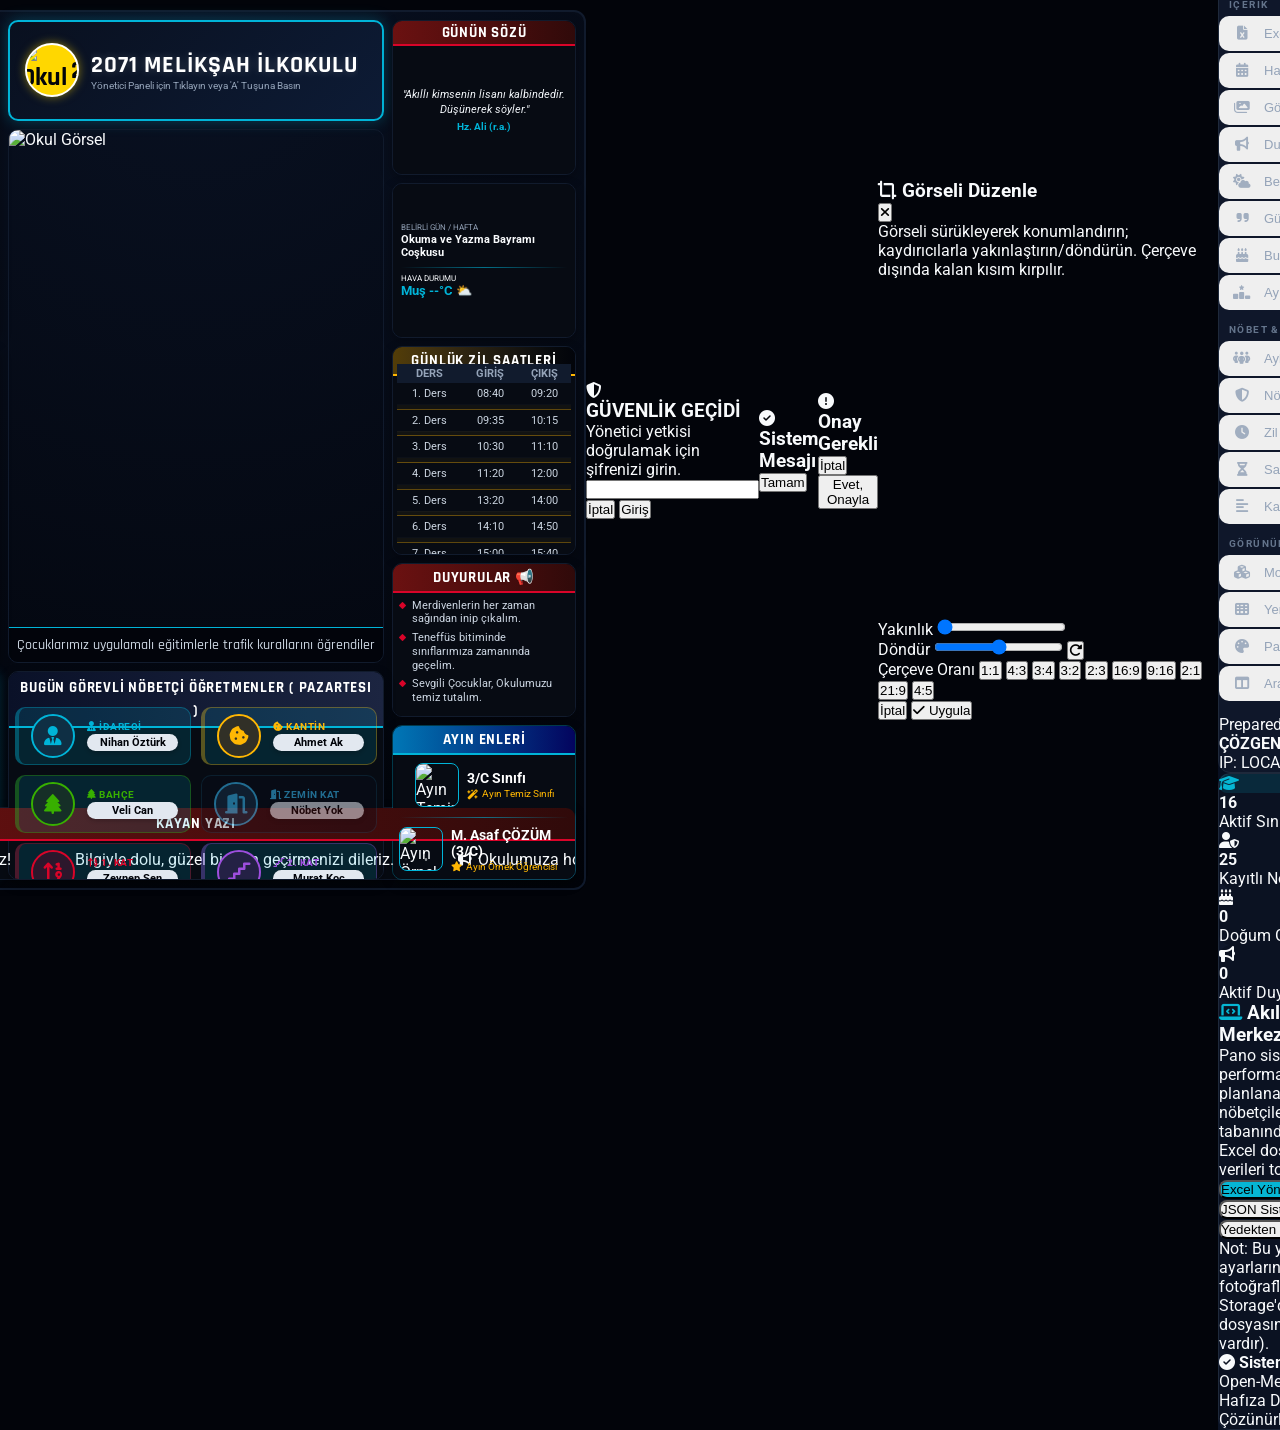
==== index.html @ 54956843 "Add files via upload" ====
<!DOCTYPE html>
<html lang="tr">
<head>
    <meta charset="UTF-8">
    <meta name="viewport" content="width=device-width, initial-scale=1.0">
    <title>ÇÖZGEN DİJİTAL PANO</title>
    <meta name="author" content="Mehmet Nasır ÇÖZGEN">
    <!-- Google Fonts & FontAwesome Icons -->
    <link rel="preconnect" href="https://fonts.googleapis.com">
    <link rel="preconnect" href="https://fonts.gstatic.com" crossorigin>
    <link href="https://fonts.googleapis.com/css2?family=Rajdhani:wght@500;600;700&family=Roboto:wght@400;500;700&family=Fira+Code:wght@400;500&family=Poppins:wght@400;600;700&family=Montserrat:wght@400;600;700&family=Oswald:wght@400;500;700&family=Bebas+Neue&display=swap" rel="stylesheet">
    <link rel="stylesheet" href="https://cdnjs.cloudflare.com/ajax/libs/font-awesome/6.4.0/css/all.min.css">
    
    <!-- Excel & Tailwind CSS -->
    <script src="https://cdnjs.cloudflare.com/ajax/libs/xlsx/0.18.5/xlsx.full.min.js"></script>
    <script src="https://cdn.tailwindcss.com"></script>

    <!-- Supabase (bulut veri + fotoğraf depolama) -->
    <script src="https://cdn.jsdelivr.net/npm/@supabase/supabase-js@2"></script>

    <script>
        tailwind.config = {
            theme: {
                extend: {
                    colors: {
                        cyber: {
                            bg: '#02040a',
                            card: '#070b13',
                            border: '#111b2d',
                            blue: '#00b4d8',
                            red: '#d90429',
                            yellow: '#ffb703',
                            green: '#38b000',
                            purple: '#9d4edd'
                        }
                    }
                }
            }
        }
    </script>

    <link rel="stylesheet" href="style.css">
</head>
<body class="theme-standard">

    <!-- Not: Tek panolu (pano49) tasarıma geçildiği için "gizli ekran geçişi"
         tetikleyicisi kaldırıldı. Böylece TV'de yanlışlıkla tıklanıp
         "GÜVENLİK GEÇİDİ" ekranının açılması ihtimali de ortadan kalktı. -->

    <div class="dashboard-container" id="pano-main-dashboard">

        <!-- Bugün Doğanlar -->
        <div class="dashboard-card pano-module" id="birthday-dashboard-card" data-module="birthday" style="border-color: color-mix(in srgb, var(--neon-red) 30%, transparent);">
            <div class="card-header" id="display-birthday-title">BUGÜN DOĞANLAR 🎂</div>
            <div class="card-body" id="birthday-container-box"></div>
        </div>

        <!-- Ders Programı Kartı -->
        <div class="dashboard-card pano-module" id="schedule-dashboard-card" data-module="schedule" style="border-color: color-mix(in srgb, var(--neon-blue) 30%, transparent);">
            <div class="card-header" id="display-schedule-group-title" style="background: linear-gradient(to right, color-mix(in srgb, var(--neon-blue) 35%, var(--bg-dark)), var(--bg-dark)); border-bottom-color: var(--neon-blue);">SINIFLARIN DERS DURUMLARI</div>
            <div class="card-body" style="padding: 6px;">
                <div class="schedule-grid" id="class-schedule-container"></div>
            </div>
        </div>

        <!-- Üst Logo / Okul Bilgi Alanı -->
        <div class="header-bar pano-module" id="brand-dashboard-card" data-module="brand">
            <div class="school-brand" onclick="if (typeof IS_DISPLAY_MODE === 'undefined' || !IS_DISPLAY_MODE) tryOpenAdminPanel()" title="Yönetim Paneli (A veya Tıklama)">
                <div class="brand-zone brand-zone-left" id="brand-zone-left"></div>
                <div class="brand-zone brand-zone-center" id="brand-zone-center"></div>
                <div class="brand-zone brand-zone-right" id="brand-zone-right"></div>

                <!-- Konumlandırılacak öğeler (JS ile ilgili bölgeye taşınır) -->
                <div class="brand-logo" id="brand-logo-box">
                    <img id="brand-logo-img" class="hidden" alt="Okul Logosu">
                    <span id="brand-logo-text">M</span>
                </div>
                <div id="brand-name-block">
                    <div class="brand-name" id="display-school-name">2071 MELİKŞAH İLKOKULU</div>
                    <div class="brand-sub" id="display-brand-sub">Yönetici Paneli için Tıklayın veya 'A' Tuşuna Basın</div>
                </div>
            </div>
        </div>

        <!-- Görsel Medya Slayt Alanı -->
        <div class="media-slider pano-module" id="media-dashboard-card" data-module="media">
            <img src="https://images.unsplash.com/photo-1503676260728-1c00da094a0b?q=80&w=1000" class="media-img" id="display-media-img" alt="Okul Görsel">
            <div class="media-caption" id="display-media-caption">Okulumuzda trafik eğitimi çalışmaları tüm hızıyla devam ediyor!</div>
        </div>

        <!-- Günün Sözü -->
        <div class="dashboard-card pano-module" id="quote-dashboard-card" data-module="quote" style="border-color: var(--card-border);">
            <div class="card-header" id="display-quote-title" style="font-size: 9px; padding: 2px 4px; text-align:center;">GÜNÜN SÖZÜ</div>
            <div class="card-body" style="padding: 6px; text-align: center; justify-content: center;">
                <div style="font-style: italic; font-size: 11px; color: #f1f5f9; line-height: 1.35;" id="display-quote">"Akıllı kimsenin lisanı kalbindedir. Düşünerek söyler."</div>
                <div style="font-size: 10px; color: var(--neon-blue); font-weight: bold; margin-top: 3px;" id="display-quote-author">Hz. Ali (r.a.)</div>
            </div>
        </div>

        <!-- Belirli Gün & Hava Durumu -->
        <div class="dashboard-card pano-module" id="specialday-weather-card" data-module="specialday" style="border-color: var(--card-border); padding: 4px 8px;">
            <!-- Bu iki alan (Belirli Gün / Hava Durumu) "Ayın Enleri" kartındaki gibi bağımsız
                 hücreler olarak yönetilir: yerleşimleri (yatay/dikey) ve aralarındaki ayırıcı
                 (çizgi/noktalı desen/simge/yok) renderSpecialDayWeatherLayout() tarafından
                 appConfig.specialDayWidget ayarlarına göre anlık üretilir. -->
            <div class="specialday-flex sdw-layout-column" id="specialday-weather-flex">
                <div class="sdw-area" id="specialday-area">
                    <div style="font-size: 8px; color: var(--text-muted); text-transform: uppercase;" id="display-specialday-title">Belirli Gün / Hafta</div>
                    <div style="font-weight: bold; font-size: 11px; color: var(--neon-yellow); margin-top: 1px;" id="display-special-day">Belirli Gün Bulunmuyor</div>
                    <img id="display-special-day-img" class="hidden" alt="" style="max-width:100%; max-height:28px; object-fit:contain; margin-top:2px; display:block;">
                </div>
                <div class="sdw-separator sdw-sep-line" id="specialday-separator"></div>
                <div class="sdw-area" id="weather-area">
                    <div style="font-size: 8px; color: var(--text-muted);" id="display-weather-label">HAVA DURUMU</div>
                    <div style="font-size: 13px; font-weight: bold; color: var(--neon-blue);" id="display-weather">
                        <span id="display-weather-city">Yükleniyor...</span>
                        <span id="display-weather-temp"></span>
                        <span id="display-weather-icon"></span>
                    </div>
                </div>
            </div>
        </div>

        <!-- Günlük Zil Saatleri Tablosu -->
        <div class="dashboard-card pano-module" id="bellhours-dashboard-card" data-module="bellhours">
            <div class="card-header" id="display-bellhours-title" style="background: linear-gradient(to right, color-mix(in srgb, var(--neon-yellow) 32%, var(--bg-dark)), var(--bg-dark)); border-bottom-color: var(--neon-yellow); font-size: 12px; padding: 4px;">GÜNLÜK ZİL SAATLERİ</div>
            <div class="card-body" style="padding: 4px;">
                <table class="lesson-schedule-table">
                    <thead>
                        <tr>
                            <th>Ders</th>
                            <th>Giriş</th>
                            <th>Çıkış</th>
                        </tr>
                    </thead>
                    <tbody id="lesson-hours-table-body"></tbody>
                </table>
            </div>
        </div>

        <!-- Duyurular Paneli -->
        <div class="dashboard-card announcements-box pano-module" id="announcements-dashboard-card" data-module="announcements">
            <div class="card-header" id="display-announcements-title" style="font-size: 12px; padding: 4px;">DUYURULAR 📢</div>
            <div class="card-body" style="padding: 6px;">
                <div class="ann-list" id="display-announcements-list"></div>
            </div>
        </div>

        <!-- Saat ve Geri Sayım Kutusu -->
        <div class="dashboard-card clock-box pano-module" id="clock-dashboard-card" data-module="clock" onclick="toggleFullscreenMode()" title="Tam Ekran Aç/Kapat" style="cursor: pointer;">
            <div class="clk-date-wrap"><div class="digital-date" id="display-clock-date">Yükleniyor...</div></div>
            <div class="clk-time-wrap"><div class="digital-clock" id="display-clock-time">00:00:00</div></div>
            <div class="clk-cd-wrap"><div class="bell-countdown" id="display-bell-countdown">Hesaplanıyor...</div></div>
        </div>

        <!-- Kayan Yazı -->
        <div class="dashboard-card marquee-box pano-module" id="marquee-dashboard-card" data-module="marquee">
            <div class="card-header" id="display-marquee-title">KAYAN YAZI</div>
            <div class="card-body">
                <div class="marquee-viewport" id="marquee-viewport">
                    <div class="marquee-track" id="marquee-track"></div>
                </div>
            </div>
        </div>

        <!-- Ayın Örnekleri -->
        <div class="dashboard-card pano-module" id="achievements-dashboard-card" data-module="achievements" style="border-color: color-mix(in srgb, var(--neon-blue) 30%, transparent);">
            <div class="card-header" id="display-achievements-title" style="background: linear-gradient(to right, #0077b6, #03045e); border-bottom-color: var(--neon-blue); font-size: 13px; padding: 4px;">AYIN ENLERİ</div>
            <div class="card-body" style="gap: 10px; padding: 6px;">
                <!-- Ayın Enleri alanları artık dinamiktir: renderAchievementsCard() appConfig.achievementCategories
                     listesine göre burada anlık üretilir (istenildiği kadar alan, aralarda ayırıcı ile). -->
                <div class="achievements-flex ach-layout-column" id="achievements-container"></div>
            </div>
        </div>

        <!-- Nöbetçi Öğretmenler Bölümü -->
        <div class="dashboard-card duty-container pano-module" id="duty-dashboard-card" data-module="duty">
            <div class="card-header" style="background: linear-gradient(to right, #0a1128, #1c2541); border-bottom-color: var(--neon-blue);"><span id="display-duty-title-text">BUGÜN GÖREVLİ NÖBETÇİ ÖĞRETMENLER</span> (<span id="display-duty-day-name">PAZARTESİ</span>)</div>
            <div class="card-body" style="padding: 6px;">
                <!-- Nöbet yerleri artık dinamiktir: kartlar renderActiveDuties() tarafından
                     appConfig.dutyPositions listesine göre burada anlık üretilir. -->
                <div class="duty-grid" id="duty-grid-container"></div>
            </div>
        </div>
    </div>

    <!-- YERLEŞİM DÜZENLEYİCİ ARAÇ ÇUBUĞU (canlı sürükle/boyutlandır modunda görünür) -->
    <div class="pano-edit-toolbar" id="pano-edit-toolbar">
        <span class="pet-title"><i class="fa-solid fa-arrows-up-down-left-right"></i> Düzenleme Modu</span>
        <button class="pet-btn-primary" onclick="panoFinishLiveEdit(true)"><i class="fa-solid fa-check"></i> Bitti (Kaydet)</button>
        <button class="pet-btn-secondary" onclick="panoFinishLiveEdit(false)"><i class="fa-solid fa-rotate-left"></i> Vazgeç</button>
    </div>

    <!-- SEÇİLİ MODÜL AYAR PANELİ (canlı düzenleme modunda bir modüle tıklanınca açılır) -->
    <div class="pano-edit-panel" id="pano-edit-panel">
        <h4 id="pano-edit-panel-header">
            <i class="fa-solid fa-up-down-left-right" style="font-size:11px;color:#64748b;"></i>
            <span id="pano-edit-panel-title">Modül</span>
        </h4>
        <label>Genişlik (sütun: <span class="pep-value" id="pano-panel-cs-val">12</span>/96)</label>
        <input type="range" min="1" max="96" id="pano-panel-cs" oninput="panoPanelUpdate()">
        <label>Yükseklik (satır: <span class="pep-value" id="pano-panel-rs-val">12</span>/64)</label>
        <input type="range" min="1" max="64" id="pano-panel-rs" oninput="panoPanelUpdate()">
        <label>Yazı Boyutu: <span class="pep-value" id="pano-panel-fs-val">100</span>%</label>
        <input type="range" min="40" max="250" id="pano-panel-fs" oninput="panoPanelUpdate()">
        <label>Modül Başlığı Yüksekliği: <span class="pep-value" id="pano-panel-hh-val">32</span>px</label>
        <input type="range" min="16" max="120" id="pano-panel-hh" oninput="panoPanelUpdate()">
        <label>Modül Başlığı Yazı Boyutu: <span class="pep-value" id="pano-panel-hfs-val">15</span>px</label>
        <input type="range" min="8" max="48" id="pano-panel-hfs" oninput="panoPanelUpdate()">
    </div>

    <!-- GÜVENLİK GİRİŞ EKRANI (Supabase Auth) -->
    <div class="fixed inset-0 bg-black/95 z-[10000] hidden flex items-center justify-center backdrop-blur-md" id="pin-prompt-modal">
        <div class="bg-slate-900 border-2 border-sky-500 rounded-2xl p-8 w-96 text-center shadow-2xl shadow-sky-500/20">
            <div class="w-16 h-16 bg-sky-500/10 border border-sky-500 rounded-full flex items-center justify-center mx-auto mb-4">
                <i class="fa-solid fa-shield-halved text-2xl text-sky-500"></i>
            </div>
            <h3 class="text-white text-xl font-bold tracking-wide font-sans mb-1">GÜVENLİK GEÇİDİ</h3>
            <p class="text-xs text-slate-400 mb-6">Yönetici yetkisi doğrulamak için şifrenizi girin.</p>
            <input type="password" class="w-56 text-center text-2xl font-mono tracking-widest bg-black border-2 border-slate-700 text-white p-3 rounded-xl focus:border-sky-500 outline-none mb-6" id="pin-prompt-input" onkeydown="handlePinKeyPress(event)">
            <div class="flex gap-4 justify-center">
                <button class="px-5 py-2.5 bg-slate-800 text-slate-400 font-bold rounded-xl hover:bg-slate-700 transition" onclick="closePinPrompt()">İptal</button>
                <button class="px-5 py-2.5 bg-sky-500 text-white font-bold rounded-xl hover:bg-sky-600 transition shadow-lg shadow-sky-500/20" onclick="checkAdminPinCode()">Giriş</button>
            </div>
        </div>
    </div>

    <!-- ÖZEL BİLDİRİM KUTUSU -->
    <div class="fixed inset-0 bg-black/80 z-[20000] hidden flex items-center justify-center" id="custom-alert-overlay">
        <div class="bg-slate-900 border-2 border-emerald-500 rounded-2xl p-6 w-[450px] text-center shadow-2xl shadow-emerald-500/10">
            <div class="w-12 h-12 bg-emerald-500/10 border border-emerald-500 rounded-full flex items-center justify-center mx-auto mb-3">
                <i class="fa-solid fa-circle-check text-xl text-emerald-500"></i>
            </div>
            <h3 class="text-white text-lg font-bold font-sans mb-2" id="custom-alert-title">Sistem Mesajı</h3>
            <p class="text-sm text-slate-300 mb-6 leading-relaxed" id="custom-alert-message"></p>
            <button class="px-6 py-2.5 bg-emerald-500 text-white font-bold rounded-xl hover:bg-emerald-600 transition shadow-lg shadow-emerald-500/20 mx-auto block" onclick="closeCustomAlert()">Tamam</button>
        </div>
    </div>

    <!-- ÖZEL ONAY MODALI -->
    <div class="fixed inset-0 bg-black/85 z-[20000] hidden flex items-center justify-center" id="custom-confirm-overlay">
        <div class="bg-slate-900 border-2 border-red-500 rounded-2xl p-6 w-[450px] text-center shadow-2xl shadow-red-500/15">
            <div class="w-12 h-12 bg-red-500/10 border border-red-500 rounded-full flex items-center justify-center mx-auto mb-3">
                <i class="fa-solid fa-circle-exclamation text-xl text-red-500"></i>
            </div>
            <h3 class="text-white text-lg font-bold font-sans mb-2" id="custom-confirm-title">Onay Gerekli</h3>
            <p class="text-sm text-slate-300 mb-6 leading-relaxed" id="custom-confirm-message"></p>
            <div class="flex gap-4 justify-center">
                <button class="px-5 py-2.5 bg-slate-800 text-slate-400 font-bold rounded-xl hover:bg-slate-700 transition" id="custom-confirm-cancel-btn">İptal</button>
                <button class="px-5 py-2.5 bg-red-500 text-white font-bold rounded-xl hover:bg-red-600 transition" id="custom-confirm-ok-btn">Evet, Onayla</button>
            </div>
        </div>
    </div>

    <!-- GÖRSEL DÜZENLEYİCİ (Kırpma / Döndürme / Yerleştirme) — tüm modüllerdeki görsel
         yüklemeleri bu ortak (paylaşılan) araçtan geçer. -->
    <div class="fixed inset-0 bg-black/85 z-[21000] hidden flex items-center justify-center p-4" id="image-editor-modal">
        <div class="bg-slate-900 border border-slate-700 rounded-2xl w-full max-w-lg p-5 space-y-4 shadow-2xl">
            <div class="flex items-center justify-between">
                <h3 class="text-white font-bold text-sm flex items-center gap-2"><i class="fa-solid fa-crop-simple text-cyan-400"></i> Görseli Düzenle</h3>
                <button type="button" onclick="closeImageEditor(false)" class="text-slate-400 hover:text-white"><i class="fa-solid fa-xmark text-lg"></i></button>
            </div>
            <p class="text-[10px] text-slate-500 -mt-2">Görseli sürükleyerek konumlandırın; kaydırıcılarla yakınlaştırın/döndürün. Çerçeve dışında kalan kısım kırpılır.</p>
            <div class="flex justify-center">
                <div id="ie-viewport" class="relative bg-black overflow-hidden rounded-lg border-2 border-cyan-500/60" style="width:340px; height:340px; touch-action:none; cursor:grab;">
                    <img id="ie-image" draggable="false" style="position:absolute; left:50%; top:50%; user-select:none; pointer-events:none; max-width:none; max-height:none;">
                </div>
            </div>
            <div class="space-y-2">
                <div class="flex items-center gap-2">
                    <span class="text-[10px] uppercase text-slate-500 font-bold w-16 shrink-0">Yakınlık</span>
                    <input type="range" id="ie-zoom" min="100" max="400" value="100" oninput="ieOnZoomChange(this.value)" class="flex-1 accent-cyan-500">
                </div>
                <div class="flex items-center gap-2">
                    <span class="text-[10px] uppercase text-slate-500 font-bold w-16 shrink-0">Döndür</span>
                    <input type="range" id="ie-rotate" min="-180" max="180" value="0" oninput="ieOnRotateChange(this.value)" class="flex-1 accent-cyan-500">
                    <button type="button" onclick="ieRotate90()" title="90° döndür" class="px-2.5 py-1.5 bg-slate-800 hover:bg-slate-700 text-white rounded text-[10px] shrink-0"><i class="fa-solid fa-rotate-right"></i></button>
                </div>
                <div class="flex items-center gap-2 flex-wrap">
                    <span class="text-[10px] uppercase text-slate-500 font-bold">Çerçeve Oranı</span>
                    <button type="button" data-ratio="1" onclick="ieSetAspect(1,this)" class="ie-aspect-btn px-2.5 py-1 bg-slate-800 hover:bg-cyan-700 text-white text-[10px] rounded">1:1</button>
                    <button type="button" data-ratio="1.3333" onclick="ieSetAspect(4/3,this)" class="ie-aspect-btn px-2.5 py-1 bg-slate-800 hover:bg-cyan-700 text-white text-[10px] rounded">4:3</button>
                    <button type="button" data-ratio="0.75" onclick="ieSetAspect(3/4,this)" class="ie-aspect-btn px-2.5 py-1 bg-slate-800 hover:bg-cyan-700 text-white text-[10px] rounded">3:4</button>
                    <button type="button" data-ratio="1.5" onclick="ieSetAspect(3/2,this)" class="ie-aspect-btn px-2.5 py-1 bg-slate-800 hover:bg-cyan-700 text-white text-[10px] rounded">3:2</button>
                    <button type="button" data-ratio="0.6667" onclick="ieSetAspect(2/3,this)" class="ie-aspect-btn px-2.5 py-1 bg-slate-800 hover:bg-cyan-700 text-white text-[10px] rounded">2:3</button>
                    <button type="button" data-ratio="1.7778" onclick="ieSetAspect(16/9,this)" class="ie-aspect-btn px-2.5 py-1 bg-slate-800 hover:bg-cyan-700 text-white text-[10px] rounded">16:9</button>
                    <button type="button" data-ratio="0.5625" onclick="ieSetAspect(9/16,this)" class="ie-aspect-btn px-2.5 py-1 bg-slate-800 hover:bg-cyan-700 text-white text-[10px] rounded">9:16</button>
                    <button type="button" data-ratio="2" onclick="ieSetAspect(2/1,this)" class="ie-aspect-btn px-2.5 py-1 bg-slate-800 hover:bg-cyan-700 text-white text-[10px] rounded">2:1</button>
                    <button type="button" data-ratio="2.3333" onclick="ieSetAspect(21/9,this)" class="ie-aspect-btn px-2.5 py-1 bg-slate-800 hover:bg-cyan-700 text-white text-[10px] rounded">21:9</button>
                    <button type="button" data-ratio="0.8" onclick="ieSetAspect(4/5,this)" class="ie-aspect-btn px-2.5 py-1 bg-slate-800 hover:bg-cyan-700 text-white text-[10px] rounded">4:5</button>
                </div>
            </div>
            <div class="flex justify-end gap-2 pt-2 border-t border-slate-800">
                <button type="button" onclick="closeImageEditor(false)" class="px-4 py-2 bg-slate-800 hover:bg-slate-700 text-slate-300 font-bold rounded-lg text-xs">İptal</button>
                <button type="button" onclick="closeImageEditor(true)" class="px-4 py-2 bg-cyan-600 hover:bg-cyan-700 text-white font-bold rounded-lg text-xs"><i class="fa-solid fa-check"></i> Uygula</button>
            </div>
        </div>
    </div>

    <!-- ULTRA GELİŞMİŞ YÖNETİM MERKEZİ (Dashboard CMS) -->
    <div class="adm-shell fixed inset-0 bg-slate-950 z-[9999] hidden flex flex-col p-6 overflow-hidden text-slate-100" id="admin-panel">
        <div class="adm-topbar flex items-center justify-between pb-4 mb-5">
            <div class="flex items-center gap-4">
                <button type="button" class="adm-burger" onclick="admToggleDrawer()" title="Menüyü aç/kapat"><i class="fa-solid fa-bars"></i></button>
                <div class="adm-logo w-12 h-12 rounded-xl flex items-center justify-center text-2xl">
                    <i class="fa-solid fa-sliders"></i>
                </div>
                <div>
                    <h1 class="font-sans font-bold text-2xl tracking-wide text-white flex items-center gap-2">
                        ÇÖZGEN DİJİTAL PANO <span class="adm-badge text-xs font-mono px-2 py-0.5 rounded">YÖNETİM MERKEZİ</span>
                    </h1>
                    <p class="adm-sub text-xs text-slate-400">Pano verilerini yönetin, ders matrisini ve nöbet planlarını tasarlayın, temaları ve yerleşim şablonlarını tek tıkla uygulayın.</p>
                </div>
            </div>
            <div class="flex items-center gap-3">
                <button type="button" class="px-3 py-2 bg-slate-800 hover:bg-slate-700 text-slate-300 font-bold rounded-lg text-sm flex items-center gap-2" onclick="adminGoTab('tab-adminui')" title="Arayüz düzeni ve stil"><i class="fa-solid fa-table-columns"></i> Arayüz</button>
                <div class="adm-skin-picker" title="Yönetim paneli arayüz rengi">
                    <button type="button" class="adm-skin-dot" data-skin="ocean" style="--c:#06b6d4" onclick="admSetSkin('ocean')" title="Okyanus"></button>
                    <button type="button" class="adm-skin-dot" data-skin="violet" style="--c:#8b5cf6" onclick="admSetSkin('violet')" title="Gece Moru"></button>
                    <button type="button" class="adm-skin-dot" data-skin="forest" style="--c:#10b981" onclick="admSetSkin('forest')" title="Orman"></button>
                    <button type="button" class="adm-skin-dot" data-skin="amber" style="--c:#f59e0b" onclick="admSetSkin('amber')" title="Kehribar"></button>
                    <button type="button" class="adm-skin-dot" data-skin="rose" style="--c:#f43f5e" onclick="admSetSkin('rose')" title="Gül"></button>
                </div>
                <button class="px-4 py-2 bg-slate-800 hover:bg-slate-700 text-slate-300 font-bold rounded-lg text-sm flex items-center gap-2" onclick="adminGoHome()" title="Yönetim panelinden çıkıp panonun ana sayfasına geçer">
                    <i class="fa-solid fa-house"></i> Ana Sayfa
                </button>
                <button class="px-5 py-2 bg-emerald-500 hover:bg-emerald-600 text-white font-bold rounded-lg text-sm flex items-center gap-2 shadow-lg shadow-emerald-500/20" onclick="saveAdminChanges()">
                    <i class="fa-solid fa-floppy-disk"></i> Değişiklikleri Kaydet
                </button>
                <button class="px-5 py-2 bg-cyan-500 hover:bg-cyan-600 text-white font-bold rounded-lg text-sm flex items-center gap-2 shadow-lg shadow-cyan-500/20" onclick="publishNow()" title="Kaydeder ve değişiklikleri hemen (beklemeden) tüm cihazlara/tarayıcılara gönderir">
                    <i class="fa-solid fa-broadcast-tower"></i> Yayınla
                </button>
            </div>
        </div>

        <!-- CMS Arayüzü Ana Gövde -->
        <div class="adm-scrim" onclick="admToggleDrawer(false)"></div>
        <div class="adm-body flex flex-1 gap-6 overflow-hidden">
            <!-- Sol Menü / Sidebar -->
            <div class="adm-sidebar w-64 rounded-xl p-4 flex flex-col overflow-hidden">
                <div class="adm-nav-search"><i class="fa-solid fa-magnifying-glass"></i><input id="cms-nav-search" type="text" placeholder="Menüde ara..." autocomplete="off" oninput="admFilterNav(this.value)"></div>
                <div class="overflow-y-auto flex-1 pr-1" id="cms-sidebar-links">
                    <div class="adm-nav-group"><div class="adm-nav-title">Genel</div>
                        <button class="cms-nav-btn active" data-tab="tab-dashboard" onclick="switchTab('tab-dashboard', this)"><i class="fa-solid fa-chart-line"></i><span>Kontrol Paneli Özet</span></button>
                        <button class="cms-nav-btn" data-tab="tab-general" onclick="switchTab('tab-general', this)"><i class="fa-solid fa-school"></i><span>Kimlik & Güvenlik</span></button>
                        <button class="cms-nav-btn" data-tab="tab-teaching" onclick="switchTab('tab-teaching', this)"><i class="fa-solid fa-sun"></i><span>Öğretim Düzeni (Tekli / İkili)</span></button>
                        <button class="cms-nav-btn" data-tab="tab-cloud" onclick="switchTab('tab-cloud', this)"><i class="fa-solid fa-cloud"></i><span>Bulut &amp; Sistem</span></button>
                    </div>
                    <div class="adm-nav-group"><div class="adm-nav-title">İçerik</div>
                        <button class="cms-nav-btn" data-tab="tab-excel" onclick="switchTab('tab-excel', this)"><i class="fa-solid fa-file-excel"></i><span>Excel Entegrasyonu</span></button>
                        <button class="cms-nav-btn" data-tab="tab-schedule" onclick="switchTab('tab-schedule', this)"><i class="fa-solid fa-calendar-days"></i><span>Haftalık Ders Matrisi</span></button>
                        <button class="cms-nav-btn" data-tab="tab-playlist" onclick="switchTab('tab-playlist', this)"><i class="fa-solid fa-images"></i><span>Görsel Oynatma Listesi</span></button>
                        <button class="cms-nav-btn" data-tab="tab-listmanagers" onclick="switchTab('tab-listmanagers', this)"><i class="fa-solid fa-bullhorn"></i><span>Duyurular</span></button>
                        <button class="cms-nav-btn" data-tab="tab-specialday" onclick="switchTab('tab-specialday', this)"><i class="fa-solid fa-cloud-sun"></i><span>Belirli Gün & Hava Durumu</span></button>
                        <button class="cms-nav-btn" data-tab="tab-quotes" onclick="switchTab('tab-quotes', this)"><i class="fa-solid fa-quote-right"></i><span>Günün Sözü</span></button>
                        <button class="cms-nav-btn" data-tab="tab-birthdays" onclick="switchTab('tab-birthdays', this)"><i class="fa-solid fa-cake-candles"></i><span>Bugün Doğanlar</span></button>
                        <button class="cms-nav-btn" data-tab="tab-achievements" onclick="switchTab('tab-achievements', this)"><i class="fa-solid fa-ranking-star"></i><span>Ayın Enleri</span></button>
                    </div>
                    <div class="adm-nav-group"><div class="adm-nav-title">Nöbet & Zaman</div>
                        <button class="cms-nav-btn" data-tab="tab-duties" onclick="switchTab('tab-duties', this)"><i class="fa-solid fa-people-group"></i><span>Aylık Nöbet Çizelgesi</span></button>
                        <button class="cms-nav-btn" data-tab="tab-duty-settings" onclick="switchTab('tab-duty-settings', this)"><i class="fa-solid fa-shield-halved"></i><span>Nöbet Modülü Ayarları</span></button>
                        <button class="cms-nav-btn" data-tab="tab-hours" onclick="switchTab('tab-hours', this)"><i class="fa-solid fa-clock"></i><span>Zil Planlayıcı</span></button>
                        <button class="cms-nav-btn" data-tab="tab-clock" onclick="switchTab('tab-clock', this)"><i class="fa-solid fa-hourglass-half"></i><span>Saat / Geri Sayım</span></button>
                        <button class="cms-nav-btn" data-tab="tab-marquee" onclick="switchTab('tab-marquee', this)"><i class="fa-solid fa-align-left"></i><span>Kayan Yazı</span></button>
                    </div>
                    <div class="adm-nav-group"><div class="adm-nav-title">Görünüm</div>
                        <button class="cms-nav-btn" data-tab="tab-modules" onclick="switchTab('tab-modules', this)"><i class="fa-solid fa-cubes"></i><span>Modül Ayarları</span></button>
                        <button class="cms-nav-btn" data-tab="tab-layout" onclick="switchTab('tab-layout', this)"><i class="fa-solid fa-table-cells"></i><span>Yerleşim Düzenleyici</span></button>
                        <button class="cms-nav-btn" data-tab="tab-theme" onclick="switchTab('tab-theme', this)"><i class="fa-solid fa-palette"></i><span>Pano Teması</span></button>
                        <button class="cms-nav-btn" data-tab="tab-adminui" onclick="switchTab('tab-adminui', this)"><i class="fa-solid fa-table-columns"></i><span>Arayüz Düzeni &amp; Stil</span></button>
                    </div>
                    <div class="adm-nav-empty hidden">Sonuç bulunamadı</div>
                </div>
                <div class="adm-side-foot pt-4 mt-2 border-t border-slate-800 text-[10px] text-slate-500 text-center font-mono shrink-0">
                    Prepared by <b class="text-slate-300">Mehmet Nasır ÇÖZGEN</b><br>IP: LOCALHOST | SYSTEM ONLINE
                </div>
            </div>

            <!-- Sağ İçerik Alanı -->
            <div class="adm-viewport flex-1 rounded-xl p-6 overflow-y-auto flex flex-col justify-between" id="cms-content-viewport">
                
                <!-- TAB 0: CONTROL PANEL -->
                <div class="tab-content block space-y-6" id="tab-dashboard">
                    <div class="grid grid-cols-4 gap-4">
                        <div class="bg-slate-950 p-4 rounded-xl border border-slate-850 flex items-center gap-4">
                            <div class="w-12 h-12 rounded-lg bg-cyan-500/10 flex items-center justify-center text-cyan-400 text-xl"><i class="fa-solid fa-graduation-cap"></i></div>
                            <div>
                                <h4 class="text-2xl font-bold text-white" id="stat-class-count">16</h4>
                                <p class="text-xs text-slate-400">Aktif Sınıf</p>
                            </div>
                        </div>
                        <div class="bg-slate-950 p-4 rounded-xl border border-slate-850 flex items-center gap-4">
                            <div class="w-12 h-12 rounded-lg bg-emerald-500/10 flex items-center justify-center text-emerald-400 text-xl"><i class="fa-solid fa-user-shield"></i></div>
                            <div>
                                <h4 class="text-2xl font-bold text-white" id="stat-duty-count">25</h4>
                                <p class="text-xs text-slate-400">Kayıtlı Nöbetçi</p>
                            </div>
                        </div>
                        <div class="bg-slate-950 p-4 rounded-xl border border-slate-850 flex items-center gap-4">
                            <div class="w-12 h-12 rounded-lg bg-rose-500/10 flex items-center justify-center text-rose-400 text-xl"><i class="fa-solid fa-cake-candles"></i></div>
                            <div>
                                <h4 class="text-2xl font-bold text-white" id="stat-birthday-count">0</h4>
                                <p class="text-xs text-slate-400">Doğum Günü Kaydı</p>
                            </div>
                        </div>
                        <div class="bg-slate-950 p-4 rounded-xl border border-slate-850 flex items-center gap-4">
                            <div class="w-12 h-12 rounded-lg bg-amber-500/10 flex items-center justify-center text-amber-400 text-xl"><i class="fa-solid fa-bullhorn"></i></div>
                            <div>
                                <h4 class="text-2xl font-bold text-white" id="stat-ann-count">0</h4>
                                <p class="text-xs text-slate-400">Aktif Duyuru</p>
                            </div>
                        </div>
                    </div>

                    <div class="grid grid-cols-3 gap-6">
                        <div class="col-span-2 bg-slate-950 border border-slate-800 rounded-xl p-5">
                            <h3 class="text-white font-bold mb-3 flex items-center gap-2"><i class="fa-solid fa-laptop-code text-cyan-400"></i> Akıllı Okul Yönetim Merkezi</h3>
                            <p class="text-xs text-slate-400 mb-4 leading-relaxed">Pano sistemi kesintisiz ve tam performans çalışmaktadır. Haftalık planlanan tüm ders programları, nöbetçiler ve doğum tarihleri veri tabanında (LocalStorage) saklanır. Excel dosyasını kullanarak tüm verileri topluca güncelleyebilirsiniz.</p>
                            <div class="flex gap-3">
                                <button class="px-4 py-2.5 bg-cyan-600 hover:bg-cyan-700 text-white font-bold rounded-lg text-xs" onclick="adminGoTab('tab-excel')">Excel Yönetimine Git</button>
                                <button class="px-4 py-2.5 bg-slate-800 hover:bg-slate-700 text-slate-300 font-bold rounded-lg text-xs" onclick="exportDataToJSON()">JSON Sistem Yedeği Al</button>
                                <button class="px-4 py-2.5 bg-amber-700 hover:bg-amber-600 text-white font-bold rounded-lg text-xs" onclick="document.getElementById('json-restore-input').click()">Yedekten Geri Yükle</button>
                                <input type="file" id="json-restore-input" accept="application/json,.json" class="hidden" onchange="importDataFromJSONFile(event)">
                            </div>
                            <p class="text-[10px] text-slate-500 mt-2">Not: Bu yedek pano ayarlarını/temayı/verileri geri yükler; fotoğrafların kendisi Supabase Storage'da ayrı durur (yedek dosyasında sadece fotoğraf linkleri vardır).</p>
                        </div>
                        <div class="bg-slate-950 border border-slate-800 rounded-xl p-5 flex flex-col justify-between">
                            <h4 class="text-white font-bold flex items-center gap-2 mb-2"><i class="fa-solid fa-circle-check text-emerald-400"></i> Sistem Sağlığı</h4>
                            <div class="space-y-2 text-xs">
                                <div class="flex justify-between border-b border-slate-800/50 pb-1.5"><span class="text-slate-400">Open-Meteo API:</span><span class="text-emerald-400 font-bold">Aktif</span></div>
                                <div class="flex justify-between border-b border-slate-800/50 pb-1.5"><span class="text-slate-400">Hafıza Durumu:</span><span class="text-emerald-400 font-bold">Stabil</span></div>
                                <div class="flex justify-between"><span class="text-slate-400">Çözünürlük:</span><span class="text-cyan-400 font-mono">16:9 TV</span></div>
                            </div>
                        </div>
                    </div>
                </div>

                <!-- TAB 1: GENEL VE GÜVENLİK -->
                <div class="tab-content hidden space-y-6" id="tab-general">
                    <h2 class="text-lg font-bold text-cyan-400 flex items-center gap-2 border-b border-slate-800 pb-2"><i class="fa-solid fa-school"></i> Okul Tanıtım & Kimlik Verileri</h2>
                    <div class="grid grid-cols-2 gap-6">
                        <div class="space-y-4">
                            <div class="form-group">
                                <label class="text-xs text-slate-400 block mb-1">Okul Adı (TV Başlığı)</label>
                                <input type="text" id="input-school-name" class="w-full bg-slate-950 border border-slate-800 rounded-lg p-2.5 text-white text-xs" oninput="handleLiveIdentityPreview()">
                            </div>
                            <div class="form-group">
                                <label class="text-xs text-slate-400 block mb-1">Yönetici Paneli Alt Metni</label>
                                <input type="text" id="input-brand-sub" placeholder="Yönetici Paneli için Tıklayın veya 'A' Tuşuna Basın" class="w-full bg-slate-950 border border-slate-800 rounded-lg p-2.5 text-white text-xs" oninput="handleLiveIdentityPreview()">
                                <label class="flex items-center gap-2 mt-2 text-xs text-slate-400 cursor-pointer">
                                    <input type="checkbox" id="input-brand-sub-visible" class="accent-cyan-500" checked onchange="handleLiveIdentityPreview()">
                                    Bu metin panoda görünsün
                                </label>
                            </div>
                            <div class="bg-slate-950 border border-slate-800 rounded-xl p-3 text-xs text-slate-400 flex items-center gap-2">
                                <i class="fa-solid fa-circle-info text-cyan-400"></i>
                                Günün Özlü Sözü artık soldaki menüden <b class="text-cyan-400">"Günün Sözü"</b> sekmesinde yönetilir.
                            </div>
                        </div>
                        <div class="space-y-4 bg-slate-950 border border-slate-800 p-4 rounded-xl flex flex-col justify-between">
                            <div>
                                <h3 class="text-white font-bold mb-2 flex items-center gap-2"><i class="fa-solid fa-key text-rose-500"></i> Panel Koruma Kilidi</h3>
                                <p class="text-xs text-slate-400 mb-4">Bu, veritabanı seviyesinde (Supabase Auth) korunan GERÇEK bir giriş şifresidir — sadece bu şifreyi bilenler panoyu değiştirebilir ya da ekranını geçirebilir. En az 6 karakter olmalı. Boş bırakılamaz; giriş her zaman zorunludur.</p>
                                <div class="form-group flex items-end gap-2">
                                    <div>
                                        <label class="text-xs text-slate-400 block mb-1">Yeni Yönetici Şifresi (en az 6 karakter)</label>
                                        <input type="password" id="input-admin-pin" placeholder="Yeni şifre girin" minlength="6" class="w-52 bg-slate-900 border border-slate-800 rounded-lg p-2.5 text-white text-center font-mono tracking-widest text-lg">
                                    </div>
                                    <button class="px-4 py-2.5 bg-rose-700 hover:bg-rose-600 text-white font-bold rounded-lg text-xs" onclick="updateAdminPassword()"><i class="fa-solid fa-rotate"></i> Şifreyi Güncelle</button>
                                </div>
                                <p class="text-[10px] text-slate-500 mt-2">Bu alan "Kaydet" butonuna dahil DEĞİLDİR — şifreyi değiştirmek için yukarıdaki "Şifreyi Güncelle" butonuna ayrıca basmanız gerekir.</p>
                            </div>
                            <div class="pt-4 border-t border-slate-800 flex gap-2">
                                <button class="px-3 py-1.5 bg-red-500/10 hover:bg-red-500/25 text-red-400 rounded-lg text-xs font-bold" onclick="resetPanoToDefaults()">Sistemi Fabrika Ayarlarına Döndür</button>
                            </div>
                        </div>
                    </div>

                    <div class="bg-slate-950 border border-slate-800 rounded-xl p-5 space-y-4">
                        <h3 class="text-white font-bold flex items-center gap-2"><i class="fa-solid fa-image text-cyan-400"></i> Okul Logosu & Boyutlandırma</h3>
                        <div class="grid grid-cols-3 gap-6 items-start">
                            <div class="flex flex-col items-center gap-3 bg-slate-900 border border-slate-800 rounded-xl p-4">
                                <div id="logo-preview-box" class="rounded-full border-2 border-cyan-500/40 overflow-hidden flex items-center justify-center bg-slate-800" style="width:70px;height:70px;">
                                    <img id="logo-preview-img" class="hidden w-full h-full object-contain" alt="Logo Önizleme">
                                    <span id="logo-preview-text" class="text-2xl font-bold text-cyan-300">M</span>
                                </div>
                                <label class="px-3 py-2 bg-slate-800 hover:bg-slate-700 text-cyan-400 border border-cyan-500/30 font-bold rounded-lg text-xs cursor-pointer flex items-center gap-2">
                                    <i class="fa-solid fa-upload"></i> Logo Yükle
                                    <input type="file" id="school-logo-input" accept="image/*" class="hidden" onchange="handleLogoUpload(event)">
                                </label>
                                <button class="px-3 py-1.5 bg-red-500/10 hover:bg-red-500/25 text-red-400 rounded-lg text-[10px] font-bold" onclick="removeSchoolLogo()"><i class="fa-solid fa-trash"></i> Logoyu Kaldır</button>
                            </div>
                            <div class="form-group">
                                <label class="text-xs text-slate-400 flex justify-between mb-1">Logo Boyutu <span id="logo-size-value" class="text-cyan-400 font-mono">54px</span></label>
                                <input type="range" id="input-logo-size" min="30" max="110" value="54" class="w-full accent-cyan-500" oninput="handleLiveIdentityPreview()">
                            </div>
                            <div class="form-group">
                                <label class="text-xs text-slate-400 flex justify-between mb-1">Okul Adı Yazı Boyutu <span id="school-name-size-value" class="text-cyan-400 font-mono">24px</span></label>
                                <input type="range" id="input-school-name-size" min="14" max="42" value="24" class="w-full accent-cyan-500" oninput="handleLiveIdentityPreview()">
                            </div>
                        </div>
                        <div class="pt-2 border-t border-slate-800 space-y-1.5">
                            <p class="text-[10px] uppercase text-slate-500 font-bold">Logo Çerçevesi (Saydamlık / Kalınlık / Oran)</p>
                            <div id="logo-frame-controls"></div>
                        </div>
                        <div class="grid grid-cols-2 gap-6 pt-2 border-t border-slate-800">
                            <div class="form-group">
                                <label class="text-xs text-slate-400 block mb-1"><i class="fa-solid fa-arrows-left-right text-cyan-400"></i> Logo Konumu</label>
                                <select id="input-logo-position" class="w-full bg-slate-900 border border-slate-800 rounded-lg p-2.5 text-white text-xs">
                                    <option value="left">Sol</option>
                                    <option value="center">Orta</option>
                                    <option value="right">Sağ</option>
                                </select>
                            </div>
                            <div class="form-group">
                                <label class="text-xs text-slate-400 block mb-1"><i class="fa-solid fa-arrows-left-right text-cyan-400"></i> Okul Adı Konumu</label>
                                <select id="input-name-position" class="w-full bg-slate-900 border border-slate-800 rounded-lg p-2.5 text-white text-xs">
                                    <option value="left">Sol</option>
                                    <option value="center">Orta</option>
                                    <option value="right">Sağ</option>
                                </select>
                            </div>
                            <div class="form-group col-span-2">
                                <label class="text-xs text-slate-400 block mb-1"><i class="fa-solid fa-font text-cyan-400"></i> Okul Adı Yazı Tipi (Font)</label>
                                <select id="input-name-font" class="w-full bg-slate-900 border border-slate-800 rounded-lg p-2.5 text-white text-xs" onchange="handleLiveIdentityPreview()">
                                    <option value="'Rajdhani', sans-serif" style="font-family:'Rajdhani', sans-serif;">Rajdhani (Varsayılan)</option>
                                    <option value="'Roboto', sans-serif" style="font-family:'Roboto', sans-serif;">Roboto</option>
                                    <option value="'Poppins', sans-serif" style="font-family:'Poppins', sans-serif;">Poppins</option>
                                    <option value="'Montserrat', sans-serif" style="font-family:'Montserrat', sans-serif;">Montserrat</option>
                                    <option value="'Oswald', sans-serif" style="font-family:'Oswald', sans-serif;">Oswald</option>
                                    <option value="'Bebas Neue', sans-serif" style="font-family:'Bebas Neue', sans-serif;">Bebas Neue</option>
                                    <option value="'Fira Code', monospace" style="font-family:'Fira Code', monospace;">Fira Code</option>
                                    <option value="Arial, sans-serif" style="font-family:Arial, sans-serif;">Arial</option>
                                    <option value="'Trebuchet MS', sans-serif" style="font-family:'Trebuchet MS', sans-serif;">Trebuchet MS</option>
                                    <option value="Tahoma, sans-serif" style="font-family:Tahoma, sans-serif;">Tahoma</option>
                                    <option value="Impact, sans-serif" style="font-family:Impact, sans-serif;">Impact</option>
                                    <option value="Georgia, serif" style="font-family:Georgia, serif;">Georgia</option>
                                    <option value="'Times New Roman', serif" style="font-family:'Times New Roman', serif;">Times New Roman</option>
                                    <option value="'Courier New', monospace" style="font-family:'Courier New', monospace;">Courier New</option>
                                    <option value="Verdana, sans-serif" style="font-family:Verdana, sans-serif;">Verdana</option>
                                </select>
                            </div>
                            <div class="form-group">
                                <label class="text-xs text-slate-400 flex justify-between mb-1">Logoyu Sağa/Sola Kaydır <span id="logo-offset-value" class="text-cyan-400 font-mono">0px</span></label>
                                <input type="range" id="input-logo-offset" min="-100" max="100" value="0" class="w-full accent-cyan-500" oninput="handleLiveIdentityPreview()">
                                <p class="text-[10px] text-slate-500 mt-1">Logoyu, seçtiği konumdan bağımsız olarak ince ayar ile sağa/sola kaydırır. İsimle arasındaki boşluğu kapatmak için kullanın.</p>
                            </div>
                            <div class="form-group">
                                <label class="text-xs text-slate-400 flex justify-between mb-1">Okul Adını Sağa/Sola Kaydır <span id="name-offset-value" class="text-cyan-400 font-mono">0px</span></label>
                                <input type="range" id="input-name-offset" min="-100" max="100" value="0" class="w-full accent-cyan-500" oninput="handleLiveIdentityPreview()">
                                <p class="text-[10px] text-slate-500 mt-1">Okul adını, seçtiği konumdan bağımsız olarak ince ayar ile sağa/sola kaydırır.</p>
                            </div>
                        </div>
                    </div>

                    <!-- Çerçeve, Arkaplan & Efekt + Canlı Önizleme -->
                    <div class="bg-slate-950 border border-slate-800 rounded-xl p-5 space-y-4">
                        <h3 class="text-white font-bold flex items-center gap-2"><i class="fa-solid fa-wand-magic-sparkles text-cyan-400"></i> Çerçeve, Arkaplan & Efekt</h3>

                        <!-- Canlı Önizleme -->
                        <div>
                            <label class="text-xs text-slate-400 block mb-2"><i class="fa-solid fa-eye text-cyan-400"></i> Canlı Önizleme</label>
                            <div class="school-brand" id="brand-live-preview-box" style="cursor: default; pointer-events: none; padding: 10px 14px;">
                                <div class="brand-zone" style="flex: 0 1 auto; justify-content: flex-start;">
                                    <div class="brand-logo" id="preview-logo-box2" style="width:54px;height:54px;">
                                        <img id="preview-logo-img2" class="hidden" alt="Logo Önizleme">
                                        <span id="preview-logo-text2">M</span>
                                    </div>
                                    <div id="preview-name-block2">
                                        <div class="brand-name" id="preview-brand-name2">2071 MELİKŞAH İLKOKULU</div>
                                        <div class="brand-sub" id="preview-brand-sub2">Yönetici Paneli için Tıklayın veya 'A' Tuşuna Basın</div>
                                    </div>
                                </div>
                            </div>
                        </div>

                        <div class="grid grid-cols-3 gap-6 pt-2 border-t border-slate-800">
                            <div class="form-group">
                                <label class="text-xs text-slate-400 block mb-1"><i class="fa-solid fa-vector-square text-cyan-400"></i> Çerçeve Stili</label>
                                <select id="input-brand-border-style" class="w-full bg-slate-900 border border-slate-800 rounded-lg p-2.5 text-white text-xs" onchange="handleLiveIdentityPreview()">
                                    <option value="solid">Düz Çizgi (Varsayılan)</option>
                                    <option value="dashed">Kesik Çizgi</option>
                                    <option value="dotted">Noktalı</option>
                                    <option value="double">Çift Çizgi</option>
                                    <option value="none">Çerçeve Yok</option>
                                </select>
                            </div>
                            <div class="form-group">
                                <label class="text-xs text-slate-400 block mb-1">Çerçeve Rengi</label>
                                <input type="color" id="input-brand-border-color" value="#00b4d8" class="w-full h-9 bg-slate-900 border border-slate-800 rounded-lg cursor-pointer" oninput="handleLiveIdentityPreview()">
                            </div>
                            <div class="form-group">
                                <label class="text-xs text-slate-400 flex justify-between mb-1">Çerçeve Kalınlığı <span id="brand-border-width-value" class="text-cyan-400 font-mono">2px</span></label>
                                <input type="range" id="input-brand-border-width" min="0" max="8" value="2" class="w-full accent-cyan-500" oninput="handleLiveIdentityPreview()">
                            </div>
                        </div>

                        <div class="grid grid-cols-3 gap-6 pt-2 border-t border-slate-800">
                            <div class="form-group">
                                <label class="text-xs text-slate-400 block mb-1"><i class="fa-solid fa-fill-drip text-cyan-400"></i> Arkaplan Türü</label>
                                <select id="input-brand-bg-type" class="w-full bg-slate-900 border border-slate-800 rounded-lg p-2.5 text-white text-xs" onchange="handleLiveIdentityPreview()">
                                    <option value="gradient">Degrade (Varsayılan)</option>
                                    <option value="solid">Düz Renk</option>
                                    <option value="none">Şeffaf / Yok</option>
                                </select>
                            </div>
                            <div class="form-group">
                                <label class="text-xs text-slate-400 block mb-1">Arkaplan Rengi 1</label>
                                <input type="color" id="input-brand-bg-color1" value="#09101f" class="w-full h-9 bg-slate-900 border border-slate-800 rounded-lg cursor-pointer" oninput="handleLiveIdentityPreview()">
                            </div>
                            <div class="form-group">
                                <label class="text-xs text-slate-400 block mb-1">Arkaplan Rengi 2 <span class="text-slate-500">(Degrade için)</span></label>
                                <input type="color" id="input-brand-bg-color2" value="#0d1b35" class="w-full h-9 bg-slate-900 border border-slate-800 rounded-lg cursor-pointer" oninput="handleLiveIdentityPreview()">
                            </div>
                        </div>

                        <div class="grid grid-cols-1 gap-4 pt-2 border-t border-slate-800">
                            <div class="form-group">
                                <label class="text-xs text-slate-400 block mb-1"><i class="fa-solid fa-sparkles text-cyan-400"></i> Efekt</label>
                                <select id="input-brand-effect" class="w-full bg-slate-900 border border-slate-800 rounded-lg p-2.5 text-white text-xs" onchange="handleLiveIdentityPreview()">
                                    <option value="glow">Neon Parıltı (Varsayılan)</option>
                                    <option value="shadow">Yumuşak Gölge</option>
                                    <option value="glass">Cam Görünüm (Glassmorphism)</option>
                                    <option value="flat">Efektsiz / Düz</option>
                                </select>
                            </div>
                        </div>
                    </div>

                    <!-- Kart Görünüm & Yayın Ayarları (Modül Ayarları sekmesinden taşındı) -->
                    <div class="bg-slate-950 border border-slate-800 rounded-xl p-5 space-y-3">
                        <h3 class="text-white font-bold flex items-center gap-2"><i class="fa-solid fa-cube text-cyan-400"></i> Kart Görünüm & Yayın Ayarları</h3>
                        <p class="text-[11px] text-slate-500">Bu modülün panodaki kartı için ebat, renk, yazı tipi ve yayın (aktif/pasif) durumunu buradan yönetin.</p>
                        <div id="module-embed-brand"></div>
                    </div>
                </div>

                <!-- TAB 2: EXCEL ENTEGRASYONU -->
                <!-- TAB: ÖĞRETİM DÜZENİ (Normal / İkili Öğretim) -->
                <div class="tab-content hidden space-y-6" id="tab-teaching">
                    <h2 class="text-lg font-bold text-amber-400 flex items-center gap-2 border-b border-slate-800 pb-2"><i class="fa-solid fa-sun"></i> Öğretim Düzeni</h2>
                    <p class="text-xs text-slate-400">Okulunuzda tek öğretim (normal) mi yoksa sabah/öğle ikili öğretim mi uygulandığını seçin. İkili öğretimde <b class="text-yellow-400">zil saatleri</b>, <b class="text-yellow-400">ders programı</b> ve <b class="text-yellow-400">nöbetçi öğretmenler</b> sabah ve öğle için ayrı tutulur; pano saate göre doğru öğretimi otomatik gösterir. <b class="text-yellow-400">Ayın Enleri</b> de ayrıdır. Duyuru, doğum günü, söz, medya gibi diğer alanlar ortaktır.</p>

                    <div class="grid grid-cols-2 gap-4">
                        <button type="button" id="teach-mode-single" onclick="teachingModeSet('single')" class="text-left p-4 rounded-xl border-2 border-slate-800 bg-slate-950 hover:border-cyan-600 transition">
                            <div class="font-bold text-white text-sm flex items-center gap-2"><i class="fa-solid fa-school text-cyan-400"></i> Normal (Tekli) Öğretim</div>
                            <p class="text-[11px] text-slate-400 mt-1">Tüm sınıflar aynı zil saatleri, ders programı ve nöbet çizelgesini kullanır.</p>
                        </button>
                        <button type="button" id="teach-mode-double" onclick="teachingModeSet('double')" class="text-left p-4 rounded-xl border-2 border-slate-800 bg-slate-950 hover:border-cyan-600 transition">
                            <div class="font-bold text-white text-sm flex items-center gap-2"><i class="fa-solid fa-circle-half-stroke text-amber-400"></i> İkili Öğretim (Sabah / Öğle)</div>
                            <p class="text-[11px] text-slate-400 mt-1">Sabah ve öğle gruplarının zil saatleri, ders programı ve nöbetçileri ayrı olur.</p>
                        </button>
                    </div>

                    <div id="teach-double-panel" class="space-y-5 hidden">
                        <div class="bg-slate-950 border border-slate-800 p-4 rounded-xl space-y-3">
                            <h3 class="text-white font-bold text-sm flex items-center gap-2"><i class="fa-solid fa-tv text-cyan-400"></i> Panoda Hangi Öğretim Gösterilsin?</h3>
                            <select id="teach-active-mode" onchange="shiftSetActiveMode(this.value)" class="bg-slate-900 border border-slate-800 rounded-lg p-2 text-xs text-white">
                                <option value="auto">Otomatik (saate göre sabah / öğle)</option>
                                <option value="morning">Hep Sabah öğretimi</option>
                                <option value="afternoon">Hep Öğle öğretimi</option>
                            </select>
                            <p class="text-[11px] text-slate-400" id="teach-switch-info"></p>
                        </div>

                        <div class="bg-slate-950 border border-slate-800 p-4 rounded-xl space-y-3">
                            <div class="flex items-center justify-between flex-wrap gap-2">
                                <h3 class="text-white font-bold text-sm flex items-center gap-2"><i class="fa-solid fa-people-group text-yellow-400"></i> Sınıfların Öğretimi</h3>
                                <div class="flex items-center gap-3">
                                    <span class="text-[11px] text-slate-400 font-mono" id="teach-class-count"></span>
                                    <button type="button" onclick="shiftSwapAllClasses()" class="px-3 py-1.5 bg-slate-800 hover:bg-slate-700 text-yellow-400 border border-yellow-500/30 font-bold rounded-lg text-[11px] flex items-center gap-1.5"><i class="fa-solid fa-right-left"></i> Sabah ↔ Öğle Yer Değiştir</button>
                                </div>
                            </div>
                            <p class="text-[10px] text-slate-500">Bir sınıfa tıklayarak sabah/öğle arasında geçirebilirsiniz. Haftalık/aylık dönüşümlü uygulamalarda "Yer Değiştir" ile tüm grupları tek seferde değiştirebilirsiniz.</p>
                            <div class="grid grid-cols-4 gap-2" id="teach-class-grid"></div>
                        </div>

                        <div class="bg-slate-950 border border-slate-800 p-4 rounded-xl space-y-2">
                            <h3 class="text-white font-bold text-sm flex items-center gap-2"><i class="fa-solid fa-list-check text-green-400"></i> Sabah / Öğle Verilerini Düzenleme</h3>
                            <p class="text-[11px] text-slate-400">Zil Saatleri, Ders Programı, Aylık Nöbet ve Ayın Enleri sekmelerinin en üstünde <b class="text-amber-400">Sabah | Öğle</b> seçici bulunur. Seçtiğiniz öğretimin verisini düzenlersiniz; ders sayısı da her öğretimde ayrı olabilir. Değişiklikler "Kaydet" ile uygulanır.</p>
                            <div class="flex items-center gap-2 flex-wrap pt-1">
                                <button type="button" class="px-3 py-2 bg-slate-800 hover:bg-slate-700 text-white font-bold rounded-lg text-xs" onclick="adminGoTab('tab-hours')"><i class="fa-solid fa-clock text-yellow-400"></i> Zil Saatleri</button>
                                <button type="button" class="px-3 py-2 bg-slate-800 hover:bg-slate-700 text-white font-bold rounded-lg text-xs" onclick="adminGoTab('tab-schedule')"><i class="fa-solid fa-table text-yellow-400"></i> Ders Programı</button>
                                <button type="button" class="px-3 py-2 bg-slate-800 hover:bg-slate-700 text-white font-bold rounded-lg text-xs" onclick="adminGoTab('tab-duties')"><i class="fa-solid fa-clipboard-user text-cyan-400"></i> Aylık Nöbet</button>
                                <button type="button" class="px-3 py-2 bg-slate-800 hover:bg-slate-700 text-white font-bold rounded-lg text-xs" onclick="adminGoTab('tab-achievements')"><i class="fa-solid fa-ranking-star text-pink-400"></i> Ayın Enleri</button>
                            </div>
                        </div>
                    </div>
                </div>

                <div class="tab-content hidden space-y-6 adm-nodirty" id="tab-adminui">
                    <h2 class="text-lg font-bold text-cyan-400 flex items-center gap-2 border-b border-slate-800 pb-2"><i class="fa-solid fa-table-columns"></i> Arayüz Düzeni &amp; Stil</h2>
                    <p class="text-xs text-slate-400">Yalnızca yönetim panelinin görünümünü değiştirir (panoyu etkilemez). Seçimler bu cihazda hatırlanır.</p>
                    <div><h3 class="text-white font-bold text-sm mb-2">Hazır Stiller</h3><div class="flex flex-wrap gap-2" id="adm-ui-presets"></div></div>
                    <div><h3 class="text-white font-bold text-sm mb-2">Menü Düzeni</h3><div class="adm-lay-grid" id="adm-ui-layouts"></div></div>
                    <div class="adm-ui-rows" id="adm-ui-rows"></div>
                    <button type="button" class="px-4 py-2 bg-slate-800 hover:bg-slate-700 text-slate-300 font-bold rounded-lg text-xs" onclick="admUiReset()"><i class="fa-solid fa-rotate-left"></i> Varsayılana Dön</button>
                </div>

                <div class="tab-content hidden space-y-6" id="tab-excel">
                    <h2 class="text-lg font-bold text-emerald-400 flex items-center gap-2 border-b border-slate-800 pb-2"><i class="fa-solid fa-file-excel"></i> Excel Entegrasyon ve Yedekleme Arabirimi</h2>
                    <p class="text-xs text-slate-300 leading-relaxed">Haftalık ders programlarını, gün bazlı nöbetçileri ve öğrenci doğum tarihlerini Excel dosyası ile topluca yükleyebilir veya yedeğini alabilirsiniz.</p>
                    
                    <div class="grid grid-cols-2 gap-6">
                        <div class="bg-slate-950 border border-slate-850 p-5 rounded-xl space-y-4 flex flex-col justify-between">
                            <div>
                                <h3 class="text-white font-bold mb-1 flex items-center gap-2"><i class="fa-solid fa-cloud-arrow-down text-emerald-400"></i> Excel Şablonu İndir</h3>
                                <p class="text-xs text-slate-400">Ders programları ve nöbet planlarını Excel'den topluca yüklemek için uygun formatta şablon indirin.</p>
                            </div>
                            <button class="w-full py-3 bg-slate-800 hover:bg-slate-700 text-emerald-400 border border-emerald-500/20 font-bold rounded-lg text-sm flex items-center justify-center gap-2" onclick="downloadExcelTemplate()">
                                <i class="fa-solid fa-file-arrow-down"></i> Excel Şablonu İndir (.xlsx)
                            </button>
                        </div>

                        <div class="bg-slate-950 border border-slate-850 p-5 rounded-xl space-y-4">
                            <h3 class="text-white font-bold flex items-center gap-2"><i class="fa-solid fa-cloud-arrow-up text-cyan-400"></i> Excel Dosyası Yükle</h3>
                            <div class="border-2 border-dashed border-slate-800 rounded-xl p-6 text-center hover:border-cyan-500 transition cursor-pointer" onclick="document.getElementById('excel-file-input').click()">
                                <i class="fa-solid fa-file-excel text-3xl text-slate-500 mb-2"></i>
                                <p class="text-xs text-slate-300">Dosya seçmek için tıklayın</p>
                                <p class="text-[10px] text-slate-500 mt-1">.xlsx veya .xls formatlı dosyaları destekler</p>
                                <input type="file" id="excel-file-input" class="hidden" accept=".xlsx, .xls" onchange="importFromExcel(event)">
                            </div>
                        </div>
                    </div>

                    <div class="bg-slate-950 border border-slate-850 p-5 rounded-xl flex items-center justify-between">
                        <div>
                            <h3 class="text-white font-bold">Mevcut Verileri Excel'e Aktar</h3>
                            <p class="text-xs text-slate-400">Pano üzerinde kayıtlı tüm ders programı, nöbetçi ve doğum günlerini Excel tablosu olarak indirin.</p>
                        </div>
                        <button class="px-5 py-3 bg-emerald-600 hover:bg-emerald-700 text-white font-bold rounded-lg text-sm flex items-center gap-2" onclick="exportToExcel()">
                            <i class="fa-solid fa-download"></i> Verileri Excel'e İndir
                        </button>
                    </div>
                </div>

                <!-- TAB 3: DERS PROGRAMI MATRİSİ (HAFTALIK TOPLU GİRİŞ) -->
                <div class="tab-content hidden space-y-4" id="tab-schedule">
                    <div class="shift-edit-bar hidden"></div>
                    <div class="flex items-center justify-between border-b border-slate-800 pb-2">
                        <h2 class="text-lg font-bold text-yellow-400 flex items-center gap-2"><i class="fa-solid fa-table"></i> Haftalık Ders Programı Matrisi</h2>
                        <span class="text-xs text-slate-400">Sınıf seçip haftalık ders programını manuel düzenleyin veya Excel'den yükleyin.</span>
                    </div>

                    <!-- Excel Yükleme Alanı (ders programı için) -->
                    <div class="bg-slate-950 border border-yellow-500/20 p-4 rounded-xl flex items-center justify-between gap-4">
                        <div>
                            <h3 class="text-white font-bold text-sm flex items-center gap-2"><i class="fa-solid fa-file-excel text-yellow-400"></i> Ders Programını Excel'den Yükle</h3>
                            <p class="text-[10px] text-slate-400 mt-0.5">Format: 1. satır başlıklar — Sütunlar: Gün | Ders Saati | Sınıf1 | Sınıf2 | ... şeklinde olmalı. Tüm sınıflar tek seferde yüklenir.</p>
                        </div>
                        <div class="flex items-center gap-2">
                            <label class="px-4 py-2.5 bg-slate-800 hover:bg-slate-700 text-yellow-400 border border-yellow-500/30 font-bold rounded-lg text-xs cursor-pointer flex items-center gap-2">
                                <i class="fa-solid fa-cloud-arrow-up"></i> Excel Seç & Yükle
                                <input type="file" id="ders-excel-input" class="hidden" accept=".xlsx,.xls" onchange="dersExcelYukle(event)">
                            </label>
                            <button onclick="dersExcelSablonIndir()" class="px-3 py-2.5 bg-slate-800 hover:bg-slate-700 text-yellow-400 border border-yellow-500/20 font-bold rounded-lg text-xs flex items-center gap-1"><i class="fa-solid fa-download"></i> Şablon İndir</button>
                        </div>
                    </div>
                    
                    <!-- Yeni şube ekle / sil -->
                    <div class="bg-slate-950 border border-emerald-500/20 p-3 rounded-xl flex items-center justify-between gap-3 flex-wrap">
                        <div class="flex items-center gap-2 flex-wrap">
                            <i class="fa-solid fa-plus-circle text-emerald-400"></i>
                            <span class="text-white font-bold text-xs">Yeni Şube Ekle</span>
                            <input type="text" id="new-class-name-input" maxlength="12" placeholder="örn. 1/E" onkeydown="if(event.key==='Enter'){addClassBranch();}" class="w-28 bg-slate-900 border border-slate-800 rounded-lg p-1.5 text-xs text-white text-center focus:border-emerald-500 outline-none">
                            <button type="button" onclick="addClassBranch()" class="px-3 py-1.5 bg-emerald-500 hover:bg-emerald-600 text-black font-bold rounded-lg text-[11px] flex items-center gap-1"><i class="fa-solid fa-plus"></i> Ekle</button>
                        </div>
                        <button type="button" id="delete-active-class-btn" onclick="removeClassBranch(activeAdminEditClass)" class="px-3 py-1.5 bg-slate-800 hover:bg-red-900/40 text-red-400 border border-red-500/30 font-bold rounded-lg text-[11px] flex items-center gap-1"><i class="fa-solid fa-trash-can"></i> <span>Seçili şubeyi sil</span></button>
                    </div>

                    <div class="flex items-center gap-2 overflow-x-auto pb-2" id="schedule-class-badge-container"></div>

                    <div class="bg-slate-950 border border-slate-800 rounded-xl p-4 overflow-x-auto">
                        <div class="flex items-center justify-between mb-4 border-b border-slate-850 pb-2 flex-wrap gap-2">
                            <h3 class="text-white font-bold text-sm" id="schedule-matrix-title">Sınıf Seçin</h3>
                            <div class="flex items-center gap-2">
                                <span class="text-[10px] text-slate-500">Otomatik güncellenir</span>
                                <button onclick="addLessonPeriod()" class="px-3 py-1.5 bg-yellow-500 hover:bg-yellow-600 text-black font-bold rounded-lg text-[10px] flex items-center gap-1" title="Yeni bir ders saati sütunu ekler (Zil Planlayıcı ile senkron)"><i class="fa-solid fa-plus"></i> Ders Saati Ekle</button>
                            </div>
                        </div>
                        <p class="text-[10px] text-slate-500 mb-3">Sütun başlıklarındaki <i class="fa-solid fa-trash-can"></i> ikonuyla ilgili ders saatini (zil saatiyle birlikte) silebilirsiniz. En az 1 ders saati kalmalıdır.</p>

                        <table class="w-full text-xs text-left border-collapse">
                            <thead id="weekly-schedule-matrix-head">
                                <!-- Dinamik sütun başlıkları (bellHours sayısına göre) -->
                            </thead>
                            <tbody id="weekly-schedule-matrix-body">
                                <!-- Dinamik tablo satırları (Pazartesi-Cuma) -->
                            </tbody>
                        </table>
                    </div>

                    <!-- PANO GÖRÜNÜM VE İÇERİK BİÇİMLENDİRME AYARLARI -->
                    <div class="bg-slate-950 border border-cyan-500/20 rounded-xl p-5 space-y-4">
                        <div class="flex items-center justify-between border-b border-slate-800 pb-2">
                            <h3 class="text-white font-bold text-sm flex items-center gap-2"><i class="fa-solid fa-brush text-cyan-400"></i> Pano Görünümü: Biçimlendirme</h3>
                            <span class="text-[10px] text-slate-500">"Sınıfların Ders Durumları" kutularının renk, hizalama ve yazı ayarları</span>
                        </div>

                        <!-- Genel Düzen -->
                        <div class="grid grid-cols-2 gap-3">
                            <div class="form-group">
                                <label class="text-[10px] text-slate-400 block mb-1">Sütun Sayısı</label>
                                <input type="number" id="sbs-columns" min="2" max="8" value="4" class="w-full bg-slate-900 border border-slate-800 rounded-lg p-2 text-white text-xs" oninput="updateScheduleBoardLivePreview()">
                            </div>
                            <div class="form-group">
                                <label class="text-[10px] text-slate-400 block mb-1">Kutular Arası Boşluk (px)</label>
                                <input type="number" id="sbs-gap" min="0" max="24" value="6" class="w-full bg-slate-900 border border-slate-800 rounded-lg p-2 text-white text-xs" oninput="updateScheduleBoardLivePreview()">
                            </div>
                        </div>
                        <p class="text-[10px] text-slate-500 -mt-2">Sınıf adı ve ders adı için dikey/yatay hizalama ayarları artık aşağıda kendi bölümlerinde ayrı ayrı yapılır.</p>

                        <!-- Kutu Renklendirme -->
                        <div class="grid grid-cols-2 md:grid-cols-4 gap-3 pt-2 border-t border-slate-800">
                            <div class="form-group">
                                <label class="text-[9px] text-slate-400 flex items-center gap-1.5 mb-1">
                                    <input type="checkbox" id="sbs-box-bg-enabled" onchange="updateScheduleBoardLivePreview()"> Kutu Arka Planı
                                </label>
                                <input type="color" id="sbs-box-bg" value="#111b2d" class="w-full h-8 bg-slate-900 border border-slate-800 rounded-lg cursor-pointer" oninput="updateScheduleBoardLivePreview()">
                            </div>
                            <div class="form-group">
                                <label class="text-[9px] text-slate-400 flex items-center gap-1.5 mb-1">
                                    <input type="checkbox" id="sbs-box-border-enabled" onchange="updateScheduleBoardLivePreview()"> Kutu Kenarlığı
                                </label>
                                <input type="color" id="sbs-box-border" value="#111b2d" class="w-full h-8 bg-slate-900 border border-slate-800 rounded-lg cursor-pointer" oninput="updateScheduleBoardLivePreview()">
                            </div>
                            <div class="form-group">
                                <label class="text-[9px] text-slate-400 flex items-center gap-1.5 mb-1">
                                    <input type="checkbox" id="sbs-active-bg-enabled" onchange="updateScheduleBoardLivePreview()"> Aktif Ders Arka Planı
                                </label>
                                <input type="color" id="sbs-active-bg" value="#00b4d8" class="w-full h-8 bg-slate-900 border border-slate-800 rounded-lg cursor-pointer" oninput="updateScheduleBoardLivePreview()">
                            </div>
                            <div class="form-group">
                                <label class="text-[9px] text-slate-400 flex items-center gap-1.5 mb-1">
                                    <input type="checkbox" id="sbs-active-border-enabled" onchange="updateScheduleBoardLivePreview()"> Aktif Ders Vurgusu
                                </label>
                                <input type="color" id="sbs-active-border" value="#00b4d8" class="w-full h-8 bg-slate-900 border border-slate-800 rounded-lg cursor-pointer" oninput="updateScheduleBoardLivePreview()">
                            </div>
                            <div class="form-group">
                                <label class="text-[10px] text-slate-400 block mb-1">Kutu Köşe Yuvarlaklığı (px)</label>
                                <input type="number" id="sbs-box-radius" min="0" max="24" value="6" class="w-full bg-slate-900 border border-slate-800 rounded-lg p-2 text-white text-xs" oninput="updateScheduleBoardLivePreview()">
                            </div>
                        </div>

                        <!-- Sınıf Adı Etiketi -->
                        <div class="grid grid-cols-2 md:grid-cols-6 gap-3 pt-2 border-t border-slate-800">
                            <div class="form-group">
                                <label class="text-[9px] text-slate-400 flex items-center gap-1.5 mb-1">
                                    <input type="checkbox" id="sbs-name-bg-enabled" onchange="updateScheduleBoardLivePreview()"> Sınıf Adı Arka Planı
                                </label>
                                <input type="color" id="sbs-name-bg" value="#09101f" class="w-full h-8 bg-slate-900 border border-slate-800 rounded-lg cursor-pointer" oninput="updateScheduleBoardLivePreview()">
                            </div>
                            <div class="form-group">
                                <label class="text-[9px] text-slate-400 flex items-center gap-1.5 mb-1">
                                    <input type="checkbox" id="sbs-name-color-enabled" onchange="updateScheduleBoardLivePreview()"> Sınıf Adı Yazı Rengi
                                </label>
                                <input type="color" id="sbs-name-color" value="#7dd3fc" class="w-full h-8 bg-slate-900 border border-slate-800 rounded-lg cursor-pointer" oninput="updateScheduleBoardLivePreview()">
                            </div>
                            <div class="form-group">
                                <label class="text-[10px] text-slate-400 block mb-1">Sınıf Adı Yazı Boyutu (px)</label>
                                <input type="number" id="sbs-name-size" min="8" max="24" value="12" class="w-full bg-slate-900 border border-slate-800 rounded-lg p-2 text-white text-xs" oninput="updateScheduleBoardLivePreview()">
                            </div>
                            <div class="form-group">
                                <label class="text-[10px] text-slate-400 block mb-1">Sınıf Adı Yatay Hizalama</label>
                                <select id="sbs-name-align" class="w-full bg-slate-900 border border-slate-800 rounded-lg p-2 text-white text-xs" onchange="updateScheduleBoardLivePreview()">
                                    <option value="left">Sola</option>
                                    <option value="center" selected>Ortaya</option>
                                    <option value="right">Sağa</option>
                                </select>
                            </div>
                            <div class="form-group">
                                <label class="text-[10px] text-slate-400 block mb-1">Sınıf Adı Dikey Hizalama</label>
                                <select id="sbs-name-valign" class="w-full bg-slate-900 border border-slate-800 rounded-lg p-2 text-white text-xs" onchange="updateScheduleBoardLivePreview()">
                                    <option value="top" selected>Üste</option>
                                    <option value="center">Ortaya</option>
                                    <option value="bottom">Alta</option>
                                </select>
                            </div>
                            <div class="form-group flex items-end pb-1.5">
                                <label class="text-[10px] text-slate-400 flex items-center gap-1.5">
                                    <input type="checkbox" id="sbs-name-bold" checked onchange="updateScheduleBoardLivePreview()"> Kalın Yazı
                                </label>
                            </div>
                        </div>

                        <!-- Ders Adı Yazısı -->
                        <div class="grid grid-cols-2 md:grid-cols-6 gap-3 pt-2 border-t border-slate-800">
                            <div class="form-group">
                                <label class="text-[9px] text-slate-400 flex items-center gap-1.5 mb-1">
                                    <input type="checkbox" id="sbs-lesson-color-enabled" onchange="updateScheduleBoardLivePreview()"> Ders Adı Yazı Rengi
                                </label>
                                <input type="color" id="sbs-lesson-color" value="#ffffff" class="w-full h-8 bg-slate-900 border border-slate-800 rounded-lg cursor-pointer" oninput="updateScheduleBoardLivePreview()">
                            </div>
                            <div class="form-group">
                                <label class="text-[10px] text-slate-400 block mb-1">Ders Adı Yazı Boyutu (px)</label>
                                <input type="number" id="sbs-lesson-size" min="8" max="24" value="12" class="w-full bg-slate-900 border border-slate-800 rounded-lg p-2 text-white text-xs" oninput="updateScheduleBoardLivePreview()">
                            </div>
                            <div class="form-group">
                                <label class="text-[10px] text-slate-400 block mb-1">Ders Adı Font Ailesi</label>
                                <select id="sbs-lesson-font" class="w-full bg-slate-900 border border-slate-800 rounded-lg p-2 text-white text-xs" onchange="updateScheduleBoardLivePreview()">
                                    <option value="">Sistem Varsayılanı</option>
                                    <option value="'Rajdhani', sans-serif">Rajdhani</option>
                                    <option value="'Roboto', sans-serif">Roboto</option>
                                    <option value="'Fira Code', monospace">Fira Code</option>
                                </select>
                            </div>
                            <div class="form-group">
                                <label class="text-[10px] text-slate-400 block mb-1">Ders Adı Yatay Hizalama</label>
                                <select id="sbs-lesson-align" class="w-full bg-slate-900 border border-slate-800 rounded-lg p-2 text-white text-xs" onchange="updateScheduleBoardLivePreview()">
                                    <option value="left">Sola</option>
                                    <option value="center" selected>Ortaya</option>
                                    <option value="right">Sağa</option>
                                </select>
                            </div>
                            <div class="form-group">
                                <label class="text-[10px] text-slate-400 block mb-1">Ders Adı Dikey Hizalama</label>
                                <select id="sbs-lesson-valign" class="w-full bg-slate-900 border border-slate-800 rounded-lg p-2 text-white text-xs" onchange="updateScheduleBoardLivePreview()">
                                    <option value="top">Üste</option>
                                    <option value="center">Ortaya</option>
                                    <option value="bottom" selected>Alta</option>
                                </select>
                            </div>
                            <div class="form-group flex items-end pb-1.5">
                                <label class="text-[10px] text-slate-400 flex items-center gap-1.5">
                                    <input type="checkbox" id="sbs-lesson-bold" checked onchange="updateScheduleBoardLivePreview()"> Kalın Yazı
                                </label>
                            </div>
                        </div>

                        <!-- Teneffüs Rengi -->
                        <div class="grid grid-cols-2 md:grid-cols-4 gap-3 pt-2 border-t border-slate-800">
                            <div class="form-group">
                                <label class="text-[9px] text-slate-400 flex items-center gap-1.5 mb-1">
                                    <input type="checkbox" id="sbs-recess-color-enabled" onchange="updateScheduleBoardLivePreview()"> Teneffüs Yazı Rengi
                                </label>
                                <input type="color" id="sbs-recess-color" value="#38b000" class="w-full h-8 bg-slate-900 border border-slate-800 rounded-lg cursor-pointer" oninput="updateScheduleBoardLivePreview()">
                            </div>
                        </div>

                        <!-- CANLI ÖNİZLEME -->
                        <div class="pt-3 border-t border-slate-800">
                            <h4 class="text-white font-bold text-xs flex items-center gap-2 mb-2"><i class="fa-solid fa-eye text-cyan-400"></i> Canlı Önizleme</h4>
                            <div class="schedule-grid" id="sbs-live-preview" style="min-height: 90px; background: rgba(2,4,10,0.4); padding: 8px; border-radius: 10px;">
                                <div class="class-schedule-box active">
                                    <div class="class-name-wrap"><span class="class-name-badge">1/A</span></div>
                                    <div class="class-lesson-wrap"><div class="class-lesson-name">Matematik</div></div>
                                </div>
                                <div class="class-schedule-box">
                                    <div class="class-name-wrap"><span class="class-name-badge">2/B</span></div>
                                    <div class="class-lesson-wrap"><div class="class-lesson-name recess">Teneffüs ⚽</div></div>
                                </div>
                                <div class="class-schedule-box">
                                    <div class="class-name-wrap"><span class="class-name-badge">3/C</span></div>
                                    <div class="class-lesson-wrap"><div class="class-lesson-name">Türkçe</div></div>
                                </div>
                                <div class="class-schedule-box">
                                    <div class="class-name-wrap"><span class="class-name-badge">4/D</span></div>
                                    <div class="class-lesson-wrap"><div class="class-lesson-name">Paydos 🏠</div></div>
                                </div>
                            </div>
                        </div>

                        <div class="flex gap-2 pt-2 border-t border-slate-800">
                            <button class="px-4 py-2 bg-cyan-600 hover:bg-cyan-700 text-white font-bold rounded-lg text-xs flex items-center gap-2" onclick="scheduleBoardStyleSave()"><i class="fa-solid fa-floppy-disk"></i> Kaydet & Panoya Uygula</button>
                            <button class="px-4 py-2 bg-slate-800 hover:bg-slate-700 text-slate-300 font-bold rounded-lg text-xs flex items-center gap-2" onclick="scheduleBoardStyleReset()"><i class="fa-solid fa-arrow-rotate-left"></i> Varsayılana Sıfırla</button>
                        </div>
                    </div>

                    <!-- Kart Görünüm & Yayın Ayarları (Modül Ayarları sekmesinden taşındı) -->
                    <div class="bg-slate-950 border border-slate-800 rounded-xl p-5 space-y-3">
                        <h3 class="text-white font-bold text-sm flex items-center gap-2"><i class="fa-solid fa-cube text-cyan-400"></i> Kart Görünüm & Yayın Ayarları</h3>
                        <p class="text-[11px] text-slate-500">Bu modülün panodaki kartı için başlık metni, ebat, renk, yazı tipi ve yayın (aktif/pasif) durumunu buradan yönetin.</p>
                        <div id="module-embed-schedule"></div>
                    </div>
                </div>

                <!-- TAB 4: GÖRSEL MEDYA OYNATMA LİSTESİ -->
                <div class="tab-content hidden space-y-6" id="tab-playlist">
                    <h2 class="text-lg font-bold text-cyan-400 flex items-center gap-2 border-b border-slate-800 pb-2"><i class="fa-solid fa-photo-film"></i> Pano Medya Galerisi Oynatma Listesi</h2>
                    <div class="grid grid-cols-3 gap-6">
                        <div class="col-span-2 space-y-4">
                            <div class="bg-slate-950 border border-slate-800 rounded-xl p-4 space-y-4">
                                <h3 class="text-white font-bold text-xs uppercase tracking-wider">Medyayı Ekle / Güncelle</h3>
                                <div class="grid grid-cols-2 gap-4">
                                    <div class="form-group col-span-2">
                                        <label class="text-xs text-slate-400 block mb-1">Görsel Adresi (Görsel URL)</label>
                                        <div class="flex gap-2">
                                            <input type="text" id="input-media-url" placeholder="https://images.unsplash.com/..." class="flex-1 bg-slate-900 border border-slate-800 rounded-lg p-2.5 text-white text-xs">
                                            <label class="px-3 py-2 bg-slate-800 hover:bg-slate-700 text-white text-xs rounded-lg cursor-pointer whitespace-nowrap flex items-center gap-1.5">
                                                <i class="fa-solid fa-upload"></i> Bilgisayardan Yükle
                                                <input type="file" accept="image/*" class="hidden" onchange="handleMediaFileSelect(this)">
                                            </label>
                                        </div>
                                        <p class="text-[9px] text-slate-500 mt-1">Bir görsel adresi (URL) yapıştırabilir ya da bilgisayarınızdan doğrudan bir fotoğraf yükleyebilirsiniz.</p>
                                    </div>
                                    <div class="form-group col-span-2">
                                        <label class="text-xs text-slate-400 block mb-1">Fotoğraf Açıklama Metni (Altyazı)</label>
                                        <input type="text" id="input-media-caption" placeholder="Trafik eğitimi çalışmalarımız başladı." class="w-full bg-slate-900 border border-slate-800 rounded-lg p-2.5 text-white text-xs">
                                    </div>
                                </div>
                                <div class="flex justify-end">
                                    <button id="media-slide-submit-btn" class="px-4 py-2 bg-cyan-600 hover:bg-cyan-700 text-white font-bold rounded-lg text-xs" onclick="addMediaSlide()">Slayda Ekle</button>
                                </div>
                            </div>
                        </div>

                        <div class="bg-slate-950 border border-slate-800 rounded-xl p-4 flex flex-col justify-between">
                            <h3 class="text-white font-bold text-xs uppercase tracking-wider mb-2">Slayt Listesi</h3>
                            <div class="flex-1 overflow-y-auto space-y-2 max-h-48" id="admin-media-playlist"></div>
                        </div>
                    </div>

                    <!-- ALTYAZI GÖRÜNÜMÜ (tam özelleştirme) -->
                    <div class="bg-slate-950 border border-slate-800 rounded-xl p-5 space-y-4">
                        <h3 class="text-white font-bold flex items-center gap-2"><i class="fa-solid fa-closed-captioning text-cyan-400"></i> Altyazı Görünümü</h3>

                        <div>
                            <label class="text-[10px] uppercase text-slate-500 font-bold block mb-1.5">Hazır Şablon</label>
                            <div class="flex flex-wrap gap-2">
                                <button class="px-3 py-1.5 bg-slate-800 hover:bg-cyan-700 text-slate-200 rounded-lg text-xs font-bold" onclick="applyMediaCaptionTemplate('classic')">Klasik</button>
                                <button class="px-3 py-1.5 bg-slate-800 hover:bg-cyan-700 text-slate-200 rounded-lg text-xs font-bold" onclick="applyMediaCaptionTemplate('glass')">Cam (Glass)</button>
                                <button class="px-3 py-1.5 bg-slate-800 hover:bg-cyan-700 text-slate-200 rounded-lg text-xs font-bold" onclick="applyMediaCaptionTemplate('banner')">Banner</button>
                                <button class="px-3 py-1.5 bg-slate-800 hover:bg-cyan-700 text-slate-200 rounded-lg text-xs font-bold" onclick="applyMediaCaptionTemplate('outline')">Anahat</button>
                            </div>
                        </div>

                        <div class="grid grid-cols-2 md:grid-cols-4 gap-4 pt-3 border-t border-slate-800">
                            <div class="form-group">
                                <label class="text-xs text-slate-400 block mb-1">Arka Plan Rengi</label>
                                <input type="color" id="mcs-bgcolor" class="w-full h-9 bg-slate-900 border border-slate-800 rounded-lg cursor-pointer" oninput="mediaCaptionStyleOnChange('bgColor', this.value)">
                            </div>
                            <div class="form-group">
                                <label class="text-xs text-slate-400 block mb-1">Arka Plan Saydamlığı: <span id="mcs-bgopacity-val" class="text-cyan-400 font-mono"></span>%</label>
                                <input type="range" id="mcs-bgopacity" min="0" max="100" class="w-full accent-cyan-500" oninput="document.getElementById('mcs-bgopacity-val').innerText=this.value; mediaCaptionStyleOnChange('bgOpacity', this.value)">
                            </div>
                            <div class="form-group">
                                <label class="text-xs text-slate-400 block mb-1">Yazı Rengi</label>
                                <input type="color" id="mcs-textcolor" class="w-full h-9 bg-slate-900 border border-slate-800 rounded-lg cursor-pointer" oninput="mediaCaptionStyleOnChange('textColor', this.value)">
                            </div>
                            <div class="form-group">
                                <label class="text-xs text-slate-400 block mb-1">Yazı Tipi</label>
                                <select id="mcs-font" class="w-full bg-slate-900 border border-slate-800 rounded-lg p-2 text-white text-xs" onchange="mediaCaptionStyleOnChange('fontFamily', this.value)">
                                    <option value="'Rajdhani', sans-serif" style="font-family:'Rajdhani', sans-serif;">Rajdhani</option>
                                    <option value="'Roboto', sans-serif" style="font-family:'Roboto', sans-serif;">Roboto</option>
                                    <option value="'Poppins', sans-serif" style="font-family:'Poppins', sans-serif;">Poppins</option>
                                    <option value="'Montserrat', sans-serif" style="font-family:'Montserrat', sans-serif;">Montserrat</option>
                                    <option value="'Oswald', sans-serif" style="font-family:'Oswald', sans-serif;">Oswald</option>
                                    <option value="'Bebas Neue', sans-serif" style="font-family:'Bebas Neue', sans-serif;">Bebas Neue</option>
                                    <option value="Arial, sans-serif" style="font-family:Arial, sans-serif;">Arial</option>
                                    <option value="Georgia, serif" style="font-family:Georgia, serif;">Georgia</option>
                                </select>
                            </div>
                            <div class="form-group">
                                <label class="text-xs text-slate-400 block mb-1">Yazı Boyutu: <span id="mcs-fontsize-val" class="text-cyan-400 font-mono"></span>px</label>
                                <input type="range" id="mcs-fontsize" min="10" max="36" class="w-full accent-cyan-500" oninput="document.getElementById('mcs-fontsize-val').innerText=this.value; mediaCaptionStyleOnChange('fontSize', this.value)">
                            </div>
                            <div class="form-group">
                                <label class="text-xs text-slate-400 block mb-1">Yazı Kalınlığı</label>
                                <select id="mcs-fontweight" class="w-full bg-slate-900 border border-slate-800 rounded-lg p-2 text-white text-xs" onchange="mediaCaptionStyleOnChange('fontWeight', this.value)">
                                    <option value="400">İnce</option>
                                    <option value="500">Normal</option>
                                    <option value="600">Yarı Kalın</option>
                                    <option value="700">Kalın</option>
                                    <option value="800">Ekstra Kalın</option>
                                </select>
                            </div>
                            <div class="form-group">
                                <label class="text-xs text-slate-400 block mb-1">Yazı Hizalama</label>
                                <select id="mcs-align" class="w-full bg-slate-900 border border-slate-800 rounded-lg p-2 text-white text-xs" onchange="mediaCaptionStyleOnChange('textAlign', this.value)">
                                    <option value="left">Sol</option>
                                    <option value="center">Orta</option>
                                    <option value="right">Sağ</option>
                                </select>
                            </div>
                            <div class="form-group">
                                <label class="text-xs text-slate-400 block mb-1">Genişlik: <span id="mcs-widthpct-val" class="text-cyan-400 font-mono"></span>%</label>
                                <input type="range" id="mcs-widthpct" min="20" max="100" class="w-full accent-cyan-500" oninput="document.getElementById('mcs-widthpct-val').innerText=this.value; mediaCaptionStyleOnChange('widthPct', this.value)">
                            </div>
                            <div class="form-group">
                                <label class="text-xs text-slate-400 block mb-1">Yükseklik</label>
                                <select id="mcs-heightmode" class="w-full bg-slate-900 border border-slate-800 rounded-lg p-2 text-white text-xs" onchange="mediaCaptionStyleOnChange('heightMode', this.value); document.getElementById('mcs-heightpct-row').classList.toggle('hidden', this.value!=='fixed')">
                                    <option value="auto">Otomatik (içeriğe göre)</option>
                                    <option value="fixed">Sabit (%)</option>
                                </select>
                            </div>
                            <div class="form-group" id="mcs-heightpct-row">
                                <label class="text-xs text-slate-400 block mb-1">Sabit Yükseklik: <span id="mcs-heightpct-val" class="text-cyan-400 font-mono"></span>%</label>
                                <input type="range" id="mcs-heightpct" min="5" max="100" class="w-full accent-cyan-500" oninput="document.getElementById('mcs-heightpct-val').innerText=this.value; mediaCaptionStyleOnChange('heightPct', this.value)">
                            </div>
                            <div class="form-group">
                                <label class="text-xs text-slate-400 block mb-1">İç Boşluk (Padding): <span id="mcs-padding-val" class="text-cyan-400 font-mono"></span>px</label>
                                <input type="range" id="mcs-padding" min="0" max="40" class="w-full accent-cyan-500" oninput="document.getElementById('mcs-padding-val').innerText=this.value; mediaCaptionStyleOnChange('padding', this.value)">
                            </div>
                            <div class="form-group">
                                <label class="text-xs text-slate-400 block mb-1">Kenarlık Rengi</label>
                                <input type="color" id="mcs-bordercolor" class="w-full h-9 bg-slate-900 border border-slate-800 rounded-lg cursor-pointer" oninput="mediaCaptionStyleOnChange('borderColor', this.value)">
                            </div>
                            <div class="form-group">
                                <label class="text-xs text-slate-400 block mb-1">Kenarlık Kalınlığı: <span id="mcs-borderwidth-val" class="text-cyan-400 font-mono"></span>px</label>
                                <input type="range" id="mcs-borderwidth" min="0" max="8" class="w-full accent-cyan-500" oninput="document.getElementById('mcs-borderwidth-val').innerText=this.value; mediaCaptionStyleOnChange('borderWidth', this.value)">
                            </div>
                            <div class="form-group">
                                <label class="text-xs text-slate-400 block mb-1">Köşe Yuvarlama: <span id="mcs-radius-val" class="text-cyan-400 font-mono"></span>px</label>
                                <input type="range" id="mcs-radius" min="0" max="40" class="w-full accent-cyan-500" oninput="document.getElementById('mcs-radius-val').innerText=this.value; mediaCaptionStyleOnChange('cornerRadius', this.value)">
                            </div>
                            <div class="form-group">
                                <label class="text-xs text-slate-400 block mb-1">Gölge</label>
                                <select id="mcs-shadow" class="w-full bg-slate-900 border border-slate-800 rounded-lg p-2 text-white text-xs" onchange="mediaCaptionStyleOnChange('shadow', this.value)">
                                    <option value="none">Yok</option>
                                    <option value="soft">Hafif</option>
                                    <option value="strong">Belirgin</option>
                                </select>
                            </div>
                            <div class="form-group">
                                <label class="text-xs text-slate-400 block mb-1">Ekrandaki Konumu</label>
                                <select id="mcs-position" class="w-full bg-slate-900 border border-slate-800 rounded-lg p-2 text-white text-xs" onchange="mediaCaptionStyleOnChange('position', this.value); document.getElementById('mcs-free-position-row').classList.toggle('hidden', this.value!=='free')">
                                    <option value="bottom">Alt</option>
                                    <option value="top">Üst</option>
                                    <option value="left">Sol</option>
                                    <option value="right">Sağ</option>
                                    <option value="free">Serbest (sürükle/konumlandır)</option>
                                </select>
                            </div>
                            <div class="form-group col-span-2 hidden" id="mcs-free-position-row">
                                <label class="text-xs text-slate-400 block mb-1">Yatay Konum: <span id="mcs-posx-val" class="text-cyan-400 font-mono"></span>%</label>
                                <input type="range" id="mcs-posx" min="0" max="100" class="w-full accent-cyan-500" oninput="document.getElementById('mcs-posx-val').innerText=this.value; mediaCaptionStyleOnChange('posXPct', this.value)">
                                <label class="text-xs text-slate-400 block mb-1 mt-2">Dikey Konum: <span id="mcs-posy-val" class="text-cyan-400 font-mono"></span>%</label>
                                <input type="range" id="mcs-posy" min="0" max="100" class="w-full accent-cyan-500" oninput="document.getElementById('mcs-posy-val').innerText=this.value; mediaCaptionStyleOnChange('posYPct', this.value)">
                            </div>
                        </div>
                        <p class="text-[10px] text-slate-500">Tüm değişiklikler panoda anında (Yönetim Paneli açıkken bile) görünür ve otomatik kaydedilir.</p>
                    </div>

                    <!-- Kart Görünüm & Yayın Ayarları (Modül Ayarları sekmesinden taşındı) -->
                    <div class="bg-slate-950 border border-slate-800 rounded-xl p-5 space-y-3">
                        <h3 class="text-white font-bold text-sm flex items-center gap-2"><i class="fa-solid fa-cube text-cyan-400"></i> Kart Görünüm & Yayın Ayarları</h3>
                        <p class="text-[11px] text-slate-500">Bu modülün panodaki kartı için ebat, renk, yazı tipi ve yayın (aktif/pasif) durumunu buradan yönetin.</p>
                        <div id="module-embed-media"></div>
                    </div>
                </div>

                <!-- TAB 5: LİSTELER (DUYURULAR & BELİRLİ GÜNLER) -->
                <div class="tab-content hidden space-y-6" id="tab-listmanagers">
                    <div class="flex items-center justify-between border-b border-slate-800 pb-2">
                        <h2 class="text-lg font-bold text-red-400 flex items-center gap-2"><i class="fa-solid fa-bullhorn"></i> Duyuru Panosu Yönetimi</h2>
                        <span class="text-xs text-slate-400 max-w-md text-right">Belirli Gün & Hava Durumu ayarları artık ayrı bir sekmeden yönetiliyor.</span>
                    </div>
                    <div class="bg-slate-950 border border-slate-800 rounded-xl p-5 space-y-4 flex flex-col justify-between">
                            <div>
                                <div class="flex items-center justify-between mb-3">
                                    <h3 class="text-white font-bold flex items-center gap-2" id="announcement-form-title"><i class="fa-solid fa-bullhorn text-red-500"></i> Duyuru Panosu Yönetimi</h3>
                                    <button id="announcement-cancel-edit-btn" class="hidden px-3 py-1.5 bg-slate-800 hover:bg-slate-700 text-slate-300 rounded-lg text-xs font-bold" onclick="cancelEditAnnouncement()"><i class="fa-solid fa-xmark"></i> İptal</button>
                                </div>
                                <div class="flex gap-2 mb-3">
                                    <input type="text" id="new-announcement-input" placeholder="Yeni bir duyuru yazın..." class="flex-1 bg-slate-900 border border-slate-850 rounded-lg p-2 text-white text-xs" oninput="updateAnnouncementLivePreview()">
                                    <button id="announcement-submit-btn" class="px-4 py-2 bg-emerald-500 text-white font-bold rounded-lg text-xs hover:bg-emerald-600" onclick="addAnnouncementToList()"><i class="fa-solid fa-plus"></i></button>
                                </div>

                                <!-- Duyuru Biçimlendirme Ayarları -->
                                <div class="grid grid-cols-2 gap-2 mb-2">
                                    <div class="form-group">
                                        <label class="text-[9px] text-slate-400 flex items-center gap-1.5 mb-1">
                                            <input type="checkbox" id="new-announcement-color-enabled" onchange="updateAnnouncementLivePreview()"> Yazı Rengi
                                        </label>
                                        <input type="color" id="new-announcement-color" value="#cbd5e1" class="w-full h-8 bg-slate-900 border border-slate-800 rounded-lg cursor-pointer" oninput="updateAnnouncementLivePreview()">
                                    </div>
                                    <div class="form-group">
                                        <label class="text-[9px] text-slate-400 flex items-center gap-1.5 mb-1">
                                            <input type="checkbox" id="new-announcement-bgcolor-enabled" onchange="updateAnnouncementLivePreview()"> Arka Plan Rengi
                                        </label>
                                        <input type="color" id="new-announcement-bgcolor" value="#0f172a" class="w-full h-8 bg-slate-900 border border-slate-800 rounded-lg cursor-pointer" oninput="updateAnnouncementLivePreview()">
                                    </div>
                                    <div class="form-group">
                                        <label class="text-[9px] text-slate-400 block mb-1">Font Ailesi</label>
                                        <select id="new-announcement-font" class="w-full bg-slate-900 border border-slate-850 rounded-lg p-1.5 text-white text-xs" onchange="updateAnnouncementLivePreview()">
                                            <option value="">Sistem Varsayılanı</option>
                                            <option value="'Rajdhani', sans-serif">Rajdhani</option>
                                            <option value="'Roboto', sans-serif">Roboto</option>
                                            <option value="'Fira Code', monospace">Fira Code</option>
                                            <option value="Arial, sans-serif">Arial</option>
                                            <option value="Georgia, serif">Georgia</option>
                                            <option value="'Times New Roman', serif">Times New Roman</option>
                                            <option value="'Courier New', monospace">Courier New</option>
                                            <option value="'Trebuchet MS', sans-serif">Trebuchet MS</option>
                                            <option value="'Comic Sans MS', cursive">Comic Sans MS</option>
                                        </select>
                                    </div>
                                    <div class="form-group">
                                        <label class="text-[9px] text-slate-400 block mb-1">Font Boyutu (px)</label>
                                        <input type="number" id="new-announcement-fontsize" min="6" max="60" value="11" class="w-full bg-slate-900 border border-slate-850 rounded-lg p-1.5 text-white text-xs" oninput="updateAnnouncementLivePreview()">
                                    </div>
                                </div>
                                <label class="flex items-center gap-2 text-[10px] text-slate-400 mb-3">
                                    <input type="checkbox" id="new-announcement-bold" onchange="updateAnnouncementLivePreview()"> Kalın (Bold) Yazı
                                </label>

                                <!-- Canlı Önizleme -->
                                <div class="text-[10px] text-slate-500 mb-1">Önizleme:</div>
                                <div class="ann-item bg-black/30 rounded-lg px-2 py-1.5 border border-slate-850" id="announcement-live-preview">
                                    <i class="fa-solid fa-diamond"></i> <span id="announcement-live-preview-text">Yeni bir duyuru yazın...</span>
                                </div>
                            </div>
                            <div class="border border-slate-850 rounded-lg max-h-48 overflow-y-auto animate-fadeIn" id="admin-announcements-list-wrapper"></div>
                    </div>

                    <!-- Kart Görünüm & Yayın Ayarları: Duyurular (Modül Ayarları sekmesinden taşındı) -->
                    <div class="bg-slate-950 border border-slate-800 rounded-xl p-5 space-y-3">
                        <h3 class="text-white font-bold text-sm flex items-center gap-2"><i class="fa-solid fa-cube text-cyan-400"></i> Kart Görünüm & Yayın Ayarları</h3>
                        <p class="text-[11px] text-slate-500">Duyuru kartının başlığı, ebatı, rengi ve yayın (aktif/pasif) durumu.</p>
                        <div id="module-embed-announcements"></div>
                    </div>
                </div>

                <!-- TAB: BELİRLİ GÜN & HAVA DURUMU YÖNETİMİ (Duyuru & Belirli Günler sekmesinden ayrıldı) -->
                <div class="tab-content hidden space-y-6" id="tab-specialday">
                    <div class="flex items-center justify-between border-b border-slate-800 pb-2">
                        <h2 class="text-lg font-bold text-yellow-400 flex items-center gap-2"><i class="fa-solid fa-cloud-sun"></i> Belirli Gün & Hava Durumu Yönetimi</h2>
                        <span class="text-xs text-slate-400 max-w-md text-right">Panodaki tek kartta sırayla dönen belirli gün/hafta metinleri ile canlı hava durumu buradan yönetilir.</span>
                    </div>

                    <!-- GENEL YERLEŞİM & AYIRICI AYARLARI ("Ayın Enleri" kartındakiyle aynı mantık) -->
                    <div class="bg-slate-950 border border-slate-800 rounded-xl p-5 space-y-3">
                        <h3 class="text-white font-bold text-sm flex items-center gap-2"><i class="fa-solid fa-table-cells text-yellow-400"></i> Genel Yerleşim & Ayırıcı</h3>
                        <p class="text-[11px] text-slate-500">Belirli Gün / Hafta ve Hava Durumu, panoda iki ayrı alan (hücre) gibi gösterilir. Bu alanların üst üste mi (dikey) yoksa yan yana mı (yatay) sıralanacağını ve aralarındaki ayırıcı çizgi/simge/desen seçimini buradan yönetin.</p>
                        <div class="grid grid-cols-2 md:grid-cols-4 gap-3">
                            <div class="form-group">
                                <label class="text-xs text-slate-400 block mb-1">Alan Yerleşimi</label>
                                <select id="input-sdw-layout" class="w-full bg-slate-900 border border-slate-800 rounded-lg p-2 text-white text-xs">
                                    <option value="column">Üst Üste (Dikey)</option>
                                    <option value="row">Yan Yana (Yatay)</option>
                                </select>
                            </div>
                            <div class="form-group">
                                <label class="text-xs text-slate-400 block mb-1">Ayırıcı Türü</label>
                                <select id="input-sdw-separator" class="w-full bg-slate-900 border border-slate-800 rounded-lg p-2 text-white text-xs" onchange="toggleSdwSeparatorIconField()">
                                    <option value="line">Çizgi</option>
                                    <option value="dots">Noktalı Desen</option>
                                    <option value="icon">Simge (İkon)</option>
                                    <option value="none">Yok</option>
                                </select>
                            </div>
                            <div class="form-group" id="sdw-separator-icon-wrapper">
                                <label class="text-xs text-slate-400 block mb-1">Ayırıcı Simgesi (Font Awesome sınıfı)</label>
                                <input type="text" id="input-sdw-separator-icon" placeholder="fa-star" class="w-full bg-slate-900 border border-slate-800 rounded-lg p-2 text-white text-xs font-mono">
                            </div>
                            <div class="form-group" id="sdw-separator-thickness-wrapper">
                                <label class="text-xs text-slate-400 block mb-1">Ayırıcı Kalınlığı (px)</label>
                                <input type="number" id="input-sdw-separator-thickness" min="1" max="20" step="1" value="1" class="w-full bg-slate-900 border border-slate-800 rounded-lg p-2 text-white text-xs">
                            </div>
                            <div class="form-group">
                                <label class="text-xs text-slate-400 block mb-1">Yatay Hizalama</label>
                                <select id="input-sdw-align-h" class="w-full bg-slate-900 border border-slate-800 rounded-lg p-2 text-white text-xs">
                                    <option value="left">Sola</option>
                                    <option value="center">Ortala</option>
                                    <option value="right">Sağa</option>
                                </select>
                            </div>
                            <div class="form-group">
                                <label class="text-xs text-slate-400 block mb-1">Dikey Hizalama</label>
                                <select id="input-sdw-align-v" class="w-full bg-slate-900 border border-slate-800 rounded-lg p-2 text-white text-xs">
                                    <option value="top">Üste</option>
                                    <option value="center">Ortala</option>
                                    <option value="bottom">Alta</option>
                                </select>
                            </div>
                        </div>
                    </div>

                    <!-- ALAN EFEKTLERİ: her alana (Belirli Gün / Hava Durumu) ayrı ayrı dikkat çekme efekti -->
                    <div class="bg-slate-950 border border-slate-800 rounded-xl p-5 space-y-3">
                        <h3 class="text-white font-bold text-sm flex items-center gap-2"><i class="fa-solid fa-wand-magic-sparkles text-yellow-400"></i> Alan Efektleri</h3>
                        <p class="text-[11px] text-slate-500">Belirli Gün ve Hava Durumu alanlarına ayrı ayrı uygulanabilen dikkat çekme efektleri (parıltı/nabız/çerçeve/kayan ışık vb.).</p>
                        <div class="grid grid-cols-2 md:grid-cols-4 gap-3 items-end">
                            <div class="form-group">
                                <label class="text-xs text-slate-400 block mb-1">Belirli Gün Alanı Efekti</label>
                                <select id="input-sdw-fx-specialday" class="w-full bg-slate-900 border border-slate-800 rounded-lg p-2 text-white text-xs">
                                    <option value="none">Yok</option>
                                    <option value="glow">Sabit Parıltı (Glow)</option>
                                    <option value="pulse">Nabız Gibi Parıltı</option>
                                    <option value="border">Yanıp Sönen Çerçeve</option>
                                    <option value="shine">Kayan Işık (Shine)</option>
                                </select>
                            </div>
                            <div class="form-group">
                                <label class="text-xs text-slate-400 block mb-1">Efekt Rengi</label>
                                <input type="color" id="input-sdw-fx-specialday-color" value="#00b4d8" class="w-full h-9 bg-slate-900 border border-slate-800 rounded-lg cursor-pointer">
                            </div>
                            <div class="form-group">
                                <label class="text-xs text-slate-400 block mb-1">Hava Durumu Alanı Efekti</label>
                                <select id="input-sdw-fx-weather" class="w-full bg-slate-900 border border-slate-800 rounded-lg p-2 text-white text-xs">
                                    <option value="none">Yok</option>
                                    <option value="glow">Sabit Parıltı (Glow)</option>
                                    <option value="pulse">Nabız Gibi Parıltı</option>
                                    <option value="border">Yanıp Sönen Çerçeve</option>
                                    <option value="shine">Kayan Işık (Shine)</option>
                                </select>
                            </div>
                            <div class="form-group">
                                <label class="text-xs text-slate-400 block mb-1">Efekt Rengi</label>
                                <input type="color" id="input-sdw-fx-weather-color" value="#00b4d8" class="w-full h-9 bg-slate-900 border border-slate-800 rounded-lg cursor-pointer">
                            </div>
                        </div>
                    </div>

                    <div class="bg-slate-950 border border-slate-800 rounded-xl p-5 space-y-4">
                        <div class="flex items-center justify-between mb-1 flex-wrap gap-2">
                            <h3 class="text-white font-bold flex items-center gap-2"><i class="fa-solid fa-calendar-day text-yellow-400"></i> Belirli Gün & Haftalar Listesi</h3>
                            <div class="flex items-center gap-2 flex-wrap">
                                <button onclick="ozelGunSablonIndir()" class="px-2.5 py-1.5 bg-slate-800 hover:bg-slate-700 text-yellow-400 border border-yellow-500/20 font-bold rounded-lg text-[10px] flex items-center gap-1"><i class="fa-solid fa-download"></i> Şablon</button>
                                <label class="px-2.5 py-1.5 bg-slate-800 hover:bg-slate-700 text-yellow-400 border border-yellow-500/30 font-bold rounded-lg text-[10px] cursor-pointer flex items-center gap-1">
                                    <i class="fa-solid fa-cloud-arrow-up"></i> Excel Yükle
                                    <input type="file" id="specialday-excel-input" class="hidden" accept=".xlsx,.xls" onchange="ozelGunExcelYukle(event)">
                                </label>
                                <label class="flex items-center gap-1.5 text-[10px] text-slate-400 cursor-pointer ml-1">
                                    <input type="checkbox" id="specialday-select-all" onchange="toggleSpecialDaySelectAll(this.checked)"> Tümünü Seç
                                </label>
                                <button id="specialday-bulk-delete-btn" class="px-2.5 py-1.5 bg-red-500/10 hover:bg-red-500/20 text-red-400 border border-red-500/20 rounded-lg text-[10px] font-bold disabled:opacity-40 disabled:cursor-not-allowed" onclick="bulkDeleteSpecialDays()" disabled>
                                    <i class="fa-solid fa-trash-can"></i> Seçilenleri Sil (<span id="specialday-selected-count">0</span>)
                                </button>
                            </div>
                        </div>
                        <p class="text-[10px] text-slate-400 mb-1">Başlangıç/Bitiş tarihleri opsiyoneldir (GG.AA). Sadece belirli bir gün için tek tarihi Başlangıç alanına girin; bir hafta boyunca göstermek için Başlangıç ve Bitiş tarihlerini birlikte girin.</p>
                        <div class="flex gap-2">
                            <input type="text" id="new-specialday-input" placeholder="Örn: 29 Ekim Cumhuriyet Bayramı" class="flex-1 bg-slate-900 border border-slate-850 rounded-lg p-2 text-white text-xs">
                        </div>
                        <div class="flex gap-2">
                            <input type="text" id="new-specialday-start" placeholder="Başlangıç (GG.AA)" class="w-32 bg-slate-900 border border-slate-850 rounded-lg p-2 text-white text-xs text-center font-mono">
                            <input type="text" id="new-specialday-end" placeholder="Bitiş (GG.AA - opsiyonel)" class="w-36 bg-slate-900 border border-slate-850 rounded-lg p-2 text-white text-xs text-center font-mono">
                            <button id="specialday-submit-btn" class="flex-1 px-5 py-2 bg-emerald-500 text-white font-bold rounded-lg text-xs hover:bg-emerald-600" onclick="addSpecialDayToList()">Ekle</button>
                        </div>
                        <div class="flex items-center gap-2 flex-wrap bg-slate-900/60 border border-slate-850 rounded-lg p-2">
                            <span class="text-[10px] uppercase text-slate-500 font-bold whitespace-nowrap"><i class="fa-solid fa-paintbrush text-yellow-400"></i> Bu Kayda Özel Biçim</span>
                            <label class="flex items-center gap-1 cursor-pointer" title="Bu kayıt için özel renk kullan">
                                <input type="checkbox" id="new-specialday-color-enable" class="w-3.5 h-3.5 accent-cyan-500" onchange="document.getElementById('new-specialday-color').disabled = !this.checked">
                                <span class="text-[10px] text-slate-400">Renk</span>
                            </label>
                            <input type="color" id="new-specialday-color" value="#ffb703" disabled class="w-9 h-8 bg-slate-900 border border-slate-800 rounded cursor-pointer disabled:opacity-40">
                            <select id="new-specialday-font" class="bg-slate-900 border border-slate-800 rounded-lg p-1.5 text-white text-[10px]">
                                <option value="">Varsayılan Font</option>
                                <option value="'Rajdhani', sans-serif">Rajdhani</option>
                                <option value="'Roboto', sans-serif">Roboto</option>
                                <option value="'Orbitron', sans-serif">Orbitron</option>
                                <option value="'Exo 2', sans-serif">Exo 2</option>
                                <option value="'Share Tech Mono', monospace">Share Tech Mono</option>
                                <option value="'Oswald', sans-serif">Oswald</option>
                                <option value="'Nunito', sans-serif">Nunito</option>
                                <option value="Arial, sans-serif">Arial</option>
                                <option value="'Times New Roman', serif">Times New Roman</option>
                                <option value="'Courier New', monospace">Courier New</option>
                            </select>
                            <input type="number" id="new-specialday-size" min="6" max="48" placeholder="Boyut (px)" class="w-24 bg-slate-900 border border-slate-800 rounded-lg p-1.5 text-white text-[10px] font-mono">
                            <span class="text-[9px] text-slate-600">Boş bırakılan alanlar aşağıdaki genel biçimi kullanır.</span>
                        </div>
                        <div class="border border-slate-850 rounded-lg max-h-48 overflow-y-auto" id="admin-specialdays-list-wrapper"></div>
                    </div>

                    <!-- Belirli Gün Metni Biçimlendirme -->
                    <div class="bg-slate-950 border border-slate-800 rounded-xl p-5 space-y-4">
                        <h3 class="text-white font-bold text-sm flex items-center gap-2"><i class="fa-solid fa-font text-yellow-400"></i> Belirli Gün Metni Genel Biçimlendirme (Varsayılan)</h3>
                        <p class="text-[10px] text-slate-500 -mt-2">Yukarıdaki listede özel biçim tanımlanmamış kayıtlar bu ayarları kullanır.</p>
                        <div class="grid grid-cols-2 gap-4 pt-1 border-t border-slate-800">
                            <div class="form-group">
                                <label class="text-xs text-slate-400 block mb-1">Metin Rengi</label>
                                <input type="color" id="input-specialday-color" value="#ffb703" class="w-full h-9 bg-slate-900 border border-slate-800 rounded-lg cursor-pointer">
                            </div>
                            <div class="form-group">
                                <label class="text-xs text-slate-400 block mb-1">Yazı Boyutu (px)</label>
                                <input type="number" id="input-specialday-size" min="6" max="48" placeholder="11" class="w-full bg-slate-900 border border-slate-800 rounded-lg p-2.5 text-white text-xs font-mono">
                            </div>
                            <div class="form-group col-span-2">
                                <label class="text-xs text-slate-400 block mb-1">Yazı Tipi (Font)</label>
                                <select id="input-specialday-font" class="w-full bg-slate-900 border border-slate-800 rounded-lg p-2.5 text-white text-xs">
                                    <option value="">Varsayılan</option>
                                    <option value="'Rajdhani', sans-serif">Rajdhani</option>
                                    <option value="'Roboto', sans-serif">Roboto</option>
                                    <option value="'Orbitron', sans-serif">Orbitron</option>
                                    <option value="'Exo 2', sans-serif">Exo 2</option>
                                    <option value="'Share Tech Mono', monospace">Share Tech Mono</option>
                                    <option value="'Oswald', sans-serif">Oswald</option>
                                    <option value="'Nunito', sans-serif">Nunito</option>
                                    <option value="Arial, sans-serif">Arial</option>
                                    <option value="'Times New Roman', serif">Times New Roman</option>
                                    <option value="'Courier New', monospace">Courier New</option>
                                </select>
                            </div>
                        </div>
                    </div>

                    <!-- Belirli Gün/Hafta Yokken Gösterilecek İçerik -->
                    <div class="bg-slate-950 border border-slate-800 rounded-xl p-5 space-y-4">
                        <h3 class="text-white font-bold text-sm flex items-center gap-2"><i class="fa-solid fa-calendar-xmark text-yellow-400"></i> Belirli Gün/Hafta Olmadığı Tarihlerde Gösterilecek</h3>
                        <p class="text-[10px] text-slate-500 -mt-2">Bugün için aktif bir belirli gün/hafta kaydı yoksa (ve tarihsiz genel bir kayıt da yoksa) bu içerik gösterilir.</p>
                        <div class="form-group">
                            <label class="text-xs text-slate-400 block mb-1">Gösterim Türü</label>
                            <select id="input-specialday-empty-mode" class="w-full bg-slate-900 border border-slate-800 rounded-lg p-2.5 text-white text-xs" onchange="toggleSpecialDayEmptyModeUI()">
                                <option value="text">Metin</option>
                                <option value="image">Görsel</option>
                            </select>
                        </div>
                        <div id="specialday-empty-text-wrap" class="form-group">
                            <label class="text-xs text-slate-400 block mb-1">Liste Boşken Gösterilecek Metin</label>
                            <input type="text" id="input-specialday-empty-text" placeholder="İyi Dersler Dileriz" class="w-full bg-slate-900 border border-slate-800 rounded-lg p-2.5 text-white text-xs">
                        </div>
                        <div id="specialday-empty-image-wrap" class="hidden">
                            <div class="flex items-center gap-3 bg-slate-900 border border-slate-800 rounded-xl p-3">
                                <div id="specialday-empty-img-preview-box" class="rounded-lg border border-slate-700 overflow-hidden flex items-center justify-center bg-slate-950 shrink-0" style="width:90px;height:36px;">
                                    <img id="specialday-empty-img-preview" class="hidden w-full h-full object-contain" alt="Önizleme">
                                    <span id="specialday-empty-img-preview-empty" class="text-[9px] text-slate-600">Görsel Yok</span>
                                </div>
                                <div class="flex flex-col gap-1.5">
                                    <label class="px-3 py-1.5 bg-slate-800 hover:bg-slate-700 text-yellow-400 border border-yellow-500/30 font-bold rounded-lg text-[10px] cursor-pointer flex items-center gap-2 w-fit">
                                        <i class="fa-solid fa-upload"></i> Görsel Yükle
                                        <input type="file" id="specialday-empty-img-input" accept="image/*" class="hidden" onchange="handleSpecialDayEmptyImageUpload(event)">
                                    </label>
                                    <button type="button" class="px-3 py-1.5 bg-red-500/10 hover:bg-red-500/25 text-red-400 rounded-lg text-[10px] font-bold w-fit" onclick="removeSpecialDayEmptyImage()"><i class="fa-solid fa-trash"></i> Görseli Kaldır</button>
                                </div>
                            </div>
                        </div>
                    </div>

                    <!-- Hava Durumu Ayarları -->
                    <div class="bg-slate-950 border border-slate-800 rounded-xl p-5 space-y-4">
                        <div class="flex items-center justify-between">
                            <h3 class="text-white font-bold text-sm flex items-center gap-2"><i class="fa-solid fa-cloud-sun-rain text-cyan-400"></i> Hava Durumu Ayarları</h3>
                            <button onclick="fetchLiveWeather()" class="px-3 py-1.5 bg-slate-800 hover:bg-slate-700 text-cyan-400 border border-cyan-500/20 font-bold rounded-lg text-[10px] flex items-center gap-1.5"><i class="fa-solid fa-rotate"></i> Şimdi Test Et</button>
                        </div>
                        <p class="text-[11px] text-slate-500">Hava durumu, Open-Meteo servisinden şehrin enlem/boylam koordinatlarına göre canlı olarak çekilir.</p>
                        <div class="bg-cyan-500/5 border border-cyan-500/20 rounded-lg p-2.5 text-[10px] text-cyan-300 flex items-start gap-2">
                            <i class="fa-solid fa-circle-info mt-0.5"></i>
                            <span>İkon artık hava durumuna (güneşli/bulutlu/yağmurlu/karlı/fırtınalı vb.) ve gece/gündüze göre <b>otomatik</b> değişir. Aşağıdaki ikon alanları yalnızca hava kodu okunamadığında (yedek) veya bağlantı hatasında kullanılır.</span>
                        </div>
                        <div class="grid grid-cols-3 gap-4">
                            <div class="form-group">
                                <label class="text-xs text-slate-400 block mb-1">Şehir Adı</label>
                                <input type="text" id="input-weather-city" placeholder="Muş" class="w-full bg-slate-900 border border-slate-800 rounded-lg p-2.5 text-white text-xs">
                            </div>
                            <div class="form-group">
                                <label class="text-xs text-slate-400 block mb-1">Enlem (Latitude)</label>
                                <input type="text" id="input-weather-lat" placeholder="38.73" class="w-full bg-slate-900 border border-slate-800 rounded-lg p-2.5 text-white text-xs font-mono">
                            </div>
                            <div class="form-group">
                                <label class="text-xs text-slate-400 block mb-1">Boylam (Longitude)</label>
                                <input type="text" id="input-weather-lng" placeholder="41.49" class="w-full bg-slate-900 border border-slate-800 rounded-lg p-2.5 text-white text-xs font-mono">
                            </div>
                        </div>
                        <p class="text-[10px] text-slate-500 -mt-1">Koordinatları bilmiyorsanız <a href="https://www.latlong.net/" target="_blank" rel="noopener" class="text-cyan-400 underline">latlong.net</a> gibi bir siteden şehrinizin enlem/boylamını bulabilirsiniz.</p>
                        <div class="grid grid-cols-3 gap-4 pt-2 border-t border-slate-800">
                            <div class="form-group">
                                <label class="text-xs text-slate-400 block mb-1">"HAVA DURUMU" Etiketi</label>
                                <input type="text" id="input-weather-label" placeholder="HAVA DURUMU" class="w-full bg-slate-900 border border-slate-800 rounded-lg p-2.5 text-white text-xs">
                            </div>
                            <div class="form-group">
                                <label class="text-xs text-slate-400 block mb-1">Yedek İkon (kod alınamazsa)</label>
                                <input type="text" id="input-weather-icon" placeholder="🌤️" maxlength="4" class="w-full bg-slate-900 border border-slate-800 rounded-lg p-2.5 text-white text-xs text-center">
                            </div>
                            <div class="form-group">
                                <label class="text-xs text-slate-400 block mb-1">Bağlantı Hatası İkonu</label>
                                <input type="text" id="input-weather-error-icon" placeholder="⛅" maxlength="4" class="w-full bg-slate-900 border border-slate-800 rounded-lg p-2.5 text-white text-xs text-center">
                            </div>
                        </div>

                        <div class="pt-3 border-t border-slate-800 space-y-2">
                            <p class="text-[10px] uppercase text-slate-500 font-bold flex items-center gap-1.5"><i class="fa-solid fa-palette text-cyan-400"></i> Ayrı Biçimlendirme (Etiket / Şehir / İkon / Derece)</p>
                            <div class="hidden md:grid grid-cols-12 gap-2 text-[9px] uppercase text-slate-600 font-bold px-1">
                                <div class="col-span-2">Öğe</div>
                                <div class="col-span-2">Renk</div>
                                <div class="col-span-6">Font</div>
                                <div class="col-span-2">Boyut</div>
                            </div>

                            <div class="grid grid-cols-12 gap-2 items-center">
                                <div class="col-span-12 md:col-span-2 text-xs text-slate-300 font-bold">Etiket</div>
                                <input type="color" id="input-weather-label-color" value="#94a3b8" class="col-span-3 md:col-span-2 h-9 bg-slate-900 border border-slate-800 rounded-lg cursor-pointer">
                                <select id="input-weather-label-font" class="col-span-9 md:col-span-6 bg-slate-900 border border-slate-800 rounded-lg p-2 text-white text-xs">
                                    <option value="">Varsayılan</option>
                                    <option value="'Rajdhani', sans-serif">Rajdhani</option>
                                    <option value="'Roboto', sans-serif">Roboto</option>
                                    <option value="'Orbitron', sans-serif">Orbitron</option>
                                    <option value="'Exo 2', sans-serif">Exo 2</option>
                                    <option value="'Share Tech Mono', monospace">Share Tech Mono</option>
                                    <option value="'Oswald', sans-serif">Oswald</option>
                                    <option value="'Nunito', sans-serif">Nunito</option>
                                    <option value="Arial, sans-serif">Arial</option>
                                    <option value="'Times New Roman', serif">Times New Roman</option>
                                    <option value="'Courier New', monospace">Courier New</option>
                                </select>
                                <input type="number" id="input-weather-label-size" min="6" max="48" placeholder="8" class="col-span-12 md:col-span-2 bg-slate-900 border border-slate-800 rounded-lg p-2 text-white text-xs font-mono">
                            </div>

                            <div class="grid grid-cols-12 gap-2 items-center">
                                <div class="col-span-12 md:col-span-2 text-xs text-slate-300 font-bold">Şehir</div>
                                <input type="color" id="input-weather-city-color" value="#00b4d8" class="col-span-3 md:col-span-2 h-9 bg-slate-900 border border-slate-800 rounded-lg cursor-pointer">
                                <select id="input-weather-city-font" class="col-span-9 md:col-span-6 bg-slate-900 border border-slate-800 rounded-lg p-2 text-white text-xs">
                                    <option value="">Varsayılan</option>
                                    <option value="'Rajdhani', sans-serif">Rajdhani</option>
                                    <option value="'Roboto', sans-serif">Roboto</option>
                                    <option value="'Orbitron', sans-serif">Orbitron</option>
                                    <option value="'Exo 2', sans-serif">Exo 2</option>
                                    <option value="'Share Tech Mono', monospace">Share Tech Mono</option>
                                    <option value="'Oswald', sans-serif">Oswald</option>
                                    <option value="'Nunito', sans-serif">Nunito</option>
                                    <option value="Arial, sans-serif">Arial</option>
                                    <option value="'Times New Roman', serif">Times New Roman</option>
                                    <option value="'Courier New', monospace">Courier New</option>
                                </select>
                                <input type="number" id="input-weather-city-size" min="6" max="48" placeholder="13" class="col-span-12 md:col-span-2 bg-slate-900 border border-slate-800 rounded-lg p-2 text-white text-xs font-mono">
                            </div>

                            <div class="grid grid-cols-12 gap-2 items-center">
                                <div class="col-span-12 md:col-span-2 text-xs text-slate-300 font-bold">İkon</div>
                                <input type="color" id="input-weather-icon-color" value="#00b4d8" class="col-span-3 md:col-span-2 h-9 bg-slate-900 border border-slate-800 rounded-lg cursor-pointer">
                                <select id="input-weather-icon-font" class="col-span-9 md:col-span-6 bg-slate-900 border border-slate-800 rounded-lg p-2 text-white text-xs">
                                    <option value="">Varsayılan</option>
                                    <option value="'Rajdhani', sans-serif">Rajdhani</option>
                                    <option value="'Roboto', sans-serif">Roboto</option>
                                    <option value="'Orbitron', sans-serif">Orbitron</option>
                                    <option value="'Exo 2', sans-serif">Exo 2</option>
                                    <option value="'Share Tech Mono', monospace">Share Tech Mono</option>
                                    <option value="'Oswald', sans-serif">Oswald</option>
                                    <option value="'Nunito', sans-serif">Nunito</option>
                                    <option value="Arial, sans-serif">Arial</option>
                                    <option value="'Times New Roman', serif">Times New Roman</option>
                                    <option value="'Courier New', monospace">Courier New</option>
                                </select>
                                <input type="number" id="input-weather-icon-size" min="6" max="48" placeholder="13" class="col-span-12 md:col-span-2 bg-slate-900 border border-slate-800 rounded-lg p-2 text-white text-xs font-mono">
                            </div>
                            <p class="text-[9px] text-slate-600 -mt-1 ml-1">Not: Renkli emoji ikonlar bazı cihazlarda "Renk" ayarından etkilenmeyebilir; bu durumda sadece boyut değişir.</p>

                            <div class="grid grid-cols-12 gap-2 items-center">
                                <div class="col-span-12 md:col-span-2 text-xs text-slate-300 font-bold">Derece</div>
                                <input type="color" id="input-weather-temp-color" value="#00b4d8" class="col-span-3 md:col-span-2 h-9 bg-slate-900 border border-slate-800 rounded-lg cursor-pointer">
                                <select id="input-weather-temp-font" class="col-span-9 md:col-span-6 bg-slate-900 border border-slate-800 rounded-lg p-2 text-white text-xs">
                                    <option value="">Varsayılan</option>
                                    <option value="'Rajdhani', sans-serif">Rajdhani</option>
                                    <option value="'Roboto', sans-serif">Roboto</option>
                                    <option value="'Orbitron', sans-serif">Orbitron</option>
                                    <option value="'Exo 2', sans-serif">Exo 2</option>
                                    <option value="'Share Tech Mono', monospace">Share Tech Mono</option>
                                    <option value="'Oswald', sans-serif">Oswald</option>
                                    <option value="'Nunito', sans-serif">Nunito</option>
                                    <option value="Arial, sans-serif">Arial</option>
                                    <option value="'Times New Roman', serif">Times New Roman</option>
                                    <option value="'Courier New', monospace">Courier New</option>
                                </select>
                                <input type="number" id="input-weather-temp-size" min="6" max="48" placeholder="13" class="col-span-12 md:col-span-2 bg-slate-900 border border-slate-800 rounded-lg p-2 text-white text-xs font-mono">
                            </div>
                        </div>
                    </div>

                    <!-- Kart Görünüm & Yayın Ayarları (Modül Ayarları sekmesinden taşındı) -->
                    <div class="bg-slate-950 border border-slate-800 rounded-xl p-5 space-y-3">
                        <h3 class="text-white font-bold text-sm flex items-center gap-2"><i class="fa-solid fa-cube text-cyan-400"></i> Kart Görünüm & Yayın Ayarları</h3>
                        <p class="text-[11px] text-slate-500">Bu kartın başlığı, ebatı, rengi ve yayın (aktif/pasif) durumu.</p>
                        <div id="module-embed-specialday"></div>
                    </div>
                </div>

                <!-- TAB: GÜNÜN SÖZÜ YÖNETİMİ -->
                <div class="tab-content hidden space-y-4" id="tab-quotes">
                    <div class="flex items-center justify-between border-b border-slate-800 pb-2">
                        <h2 class="text-lg font-bold text-purple-400 flex items-center gap-2"><i class="fa-solid fa-quote-right"></i> Günün Sözü Yönetimi</h2>
                        <span class="text-xs text-slate-400">Sözleri manuel ekleyin veya Excel'den topluca yükleyin. Panoda sırayla veya belirttiğiniz tarihte gösterilir.</span>
                    </div>

                    <!-- Excel Yükleme Alanı (günün sözü için) -->
                    <div class="bg-slate-950 border border-purple-500/20 p-4 rounded-xl flex items-center justify-between gap-4">
                        <div>
                            <h3 class="text-white font-bold text-sm flex items-center gap-2"><i class="fa-solid fa-file-excel text-purple-400"></i> Sözleri Excel'den Yükle</h3>
                            <p class="text-[10px] text-slate-400 mt-0.5">Sütunlar: Söz | Yazar | Tarih (GG.AA - opsiyonel). Tarih verilirse söz sadece o gün gösterilir, boş bırakılırsa genel havuzda sırayla döner.</p>
                        </div>
                        <div class="flex items-center gap-2">
                            <button onclick="sozSablonIndir()" class="px-3 py-2.5 bg-slate-800 hover:bg-slate-700 text-purple-400 border border-purple-500/20 font-bold rounded-lg text-xs flex items-center gap-1"><i class="fa-solid fa-download"></i> Şablon İndir</button>
                            <label class="px-4 py-2.5 bg-slate-800 hover:bg-slate-700 text-purple-400 border border-purple-500/30 font-bold rounded-lg text-xs cursor-pointer flex items-center gap-2">
                                <i class="fa-solid fa-cloud-arrow-up"></i> Excel Seç & Yükle
                                <input type="file" id="soz-excel-input" class="hidden" accept=".xlsx,.xls" onchange="sozExcelYukle(event)">
                            </label>
                        </div>
                    </div>

                    <!-- Manuel Ekleme -->
                    <div class="bg-slate-950 border border-slate-800 rounded-xl p-5 space-y-4">
                        <h3 class="text-white font-bold flex items-center gap-2 mb-1"><i class="fa-solid fa-pen text-cyan-400"></i> Manuel Söz Ekle</h3>
                        <div class="flex gap-2">
                            <input type="text" id="new-quote-date" placeholder="GG.AA (opsiyonel)" class="w-32 bg-slate-900 border border-slate-850 rounded-lg p-2 text-white text-xs text-center font-mono">
                            <input type="text" id="new-quote-text" placeholder="Söz metni..." class="flex-1 bg-slate-900 border border-slate-850 rounded-lg p-2 text-white text-xs">
                            <input type="text" id="new-quote-author" placeholder="Sözün sahibi" class="w-52 bg-slate-900 border border-slate-850 rounded-lg p-2 text-white text-xs">
                            <button id="quote-submit-btn" class="px-4 py-2 bg-emerald-500 text-white font-bold rounded-lg text-xs hover:bg-emerald-600" onclick="addQuoteToList()"><i class="fa-solid fa-plus"></i></button>
                        </div>
                    </div>

                    <!-- Söz Listesi -->
                    <div class="bg-slate-950 border border-slate-800 rounded-xl p-5 space-y-3">
                        <div class="flex items-center justify-between flex-wrap gap-2">
                            <h3 class="text-white font-bold flex items-center gap-2"><i class="fa-solid fa-list text-purple-400"></i> Kayıtlı Sözler</h3>
                            <div class="flex items-center gap-3">
                                <label class="flex items-center gap-1.5 text-[10px] text-slate-400 cursor-pointer">
                                    <input type="checkbox" id="quote-select-all" onchange="toggleQuoteSelectAll(this.checked)"> Tümünü Seç
                                </label>
                                <button id="quote-bulk-delete-btn" class="px-3 py-1.5 bg-red-500/10 hover:bg-red-500/20 text-red-400 border border-red-500/20 rounded-lg text-xs font-bold disabled:opacity-40 disabled:cursor-not-allowed" onclick="bulkDeleteQuotes()" disabled>
                                    <i class="fa-solid fa-trash-can"></i> Seçilenleri Sil (<span id="quote-selected-count">0</span>)
                                </button>
                            </div>
                        </div>
                        <div class="border border-slate-850 rounded-lg max-h-72 overflow-y-auto" id="admin-quotes-list-wrapper"></div>
                    </div>

                    <!-- Kart Görünüm & Yayın Ayarları (Modül Ayarları sekmesinden taşındı) -->
                    <div class="bg-slate-950 border border-slate-800 rounded-xl p-5 space-y-3">
                        <h3 class="text-white font-bold text-sm flex items-center gap-2"><i class="fa-solid fa-cube text-cyan-400"></i> Kart Görünüm & Yayın Ayarları</h3>
                        <p class="text-[11px] text-slate-500">Bu modülün panodaki kartı için başlık metni, ebat, renk, yazı tipi ve yayın (aktif/pasif) durumunu buradan yönetin.</p>
                        <div id="module-embed-quote"></div>
                    </div>
                </div>

                <!-- TAB: BUGÜN DOĞANLAR (DOĞUM GÜNÜ) YÖNETİMİ -->
                <div class="tab-content hidden space-y-4" id="tab-birthdays">
                    <div class="flex items-center justify-between border-b border-slate-800 pb-2">
                        <h2 class="text-lg font-bold text-rose-400 flex items-center gap-2"><i class="fa-solid fa-cake-candles"></i> Bugün Doğanlar Yönetimi</h2>
                        <span class="text-xs text-slate-400">Öğrenci doğum günlerini manuel ekleyin/düzenleyin, Excel'den yükleyin ve panodaki görünümünü ayarlayın.</span>
                    </div>

                    <div class="shift-edit-bar hidden"></div>
                    <!-- Excel Yükleme Alanı (doğum günleri için) -->
                    <div class="bg-slate-950 border border-rose-500/20 p-4 rounded-xl flex items-center justify-between gap-4">
                        <div>
                            <h3 class="text-white font-bold text-sm flex items-center gap-2"><i class="fa-solid fa-file-excel text-rose-400"></i> Doğum Günlerini Excel'den Yükle</h3>
                            <p class="text-[10px] text-slate-400 mt-0.5">Sütunlar: Sınıf | Ad Soyad | Tarih (GG.AA). En güvenli yöntem: önce <b class="text-rose-400">Şablon İndir</b> → doldurup yükle.</p>
                        </div>
                        <div class="flex items-center gap-2">
                            <button onclick="dogumSablonIndir()" class="px-3 py-2.5 bg-slate-800 hover:bg-slate-700 text-rose-400 border border-rose-500/20 font-bold rounded-lg text-xs flex items-center gap-1"><i class="fa-solid fa-download"></i> Şablon İndir</button>
                            <label class="px-4 py-2.5 bg-slate-800 hover:bg-slate-700 text-rose-400 border border-rose-500/30 font-bold rounded-lg text-xs cursor-pointer flex items-center gap-2">
                                <i class="fa-solid fa-cloud-arrow-up"></i> Excel Seç & Yükle
                                <input type="file" id="dogum-excel-input" class="hidden" accept=".xlsx,.xls" onchange="dogumExcelYukle(event)">
                            </label>
                        </div>
                    </div>

                    <!-- Manuel Ekleme / Düzenleme -->
                    <div class="bg-slate-950 border border-slate-800 rounded-xl p-5 space-y-4">
                        <div class="flex items-center justify-between">
                            <h3 class="text-white font-bold flex items-center gap-2 mb-1" id="birthday-form-title"><i class="fa-solid fa-pen text-cyan-400"></i> Manuel Doğum Günü Ekle</h3>
                            <button id="birthday-cancel-edit-btn" class="hidden px-3 py-1.5 bg-slate-800 hover:bg-slate-700 text-slate-300 rounded-lg text-xs font-bold" onclick="cancelEditBirthday()"><i class="fa-solid fa-xmark"></i> Düzenlemeyi İptal Et</button>
                        </div>
                        <div class="flex gap-2">
                            <select id="new-birthday-class" class="bg-slate-900 border border-slate-850 rounded-lg p-2 text-white text-xs">
                                <option value="1/A">1/A</option><option value="1/B">1/B</option><option value="1/C">1/C</option><option value="1/D">1/D</option>
                                <option value="2/A">2/A</option><option value="2/B">2/B</option><option value="2/C">2/C</option><option value="2/D">2/D</option>
                                <option value="3/A">3/A</option><option value="3/B">3/B</option><option value="3/C" selected>3/C</option><option value="3/D">3/D</option>
                                <option value="4/A">4/A</option><option value="4/B">4/B</option><option value="4/C">4/C</option><option value="4/D">4/D</option>
                            </select>
                            <input type="text" id="new-birthday-name" placeholder="Ad Soyad" class="flex-1 bg-slate-900 border border-slate-850 rounded-lg p-2 text-white text-xs">
                            <input type="text" id="new-birthday-date" placeholder="GG.AA (Örn: 24.11)" class="w-24 bg-slate-900 border border-slate-850 rounded-lg p-2 text-white text-xs text-center font-mono">
                            <button id="birthday-submit-btn" class="px-4 py-2 bg-emerald-500 text-white font-bold rounded-lg text-xs hover:bg-emerald-600" onclick="addBirthdayToList()"><i class="fa-solid fa-plus"></i></button>
                        </div>
                    </div>

                    <!-- Doğum Günü Listesi -->
                    <div class="bg-slate-950 border border-slate-800 rounded-xl p-5 space-y-3">
                        <div class="flex items-center justify-between flex-wrap gap-2">
                            <h3 class="text-white font-bold flex items-center gap-2"><i class="fa-solid fa-list text-rose-400"></i> Kayıtlı Doğum Günleri</h3>
                            <div class="flex items-center gap-3">
                                <label class="flex items-center gap-1.5 text-[10px] text-slate-400 cursor-pointer">
                                    <input type="checkbox" id="birthday-select-all" onchange="toggleBirthdaySelectAll(this.checked)"> Tümünü Seç
                                </label>
                                <button id="birthday-bulk-delete-btn" class="px-3 py-1.5 bg-red-500/10 hover:bg-red-500/20 text-red-400 border border-red-500/20 rounded-lg text-xs font-bold disabled:opacity-40 disabled:cursor-not-allowed" onclick="bulkDeleteBirthdays()" disabled>
                                    <i class="fa-solid fa-trash-can"></i> Seçilenleri Sil (<span id="birthday-selected-count">0</span>)
                                </button>
                            </div>
                        </div>
                        <div class="border border-slate-850 rounded-lg max-h-72 overflow-y-auto" id="admin-birthdays-list-wrapper"></div>
                    </div>

                    <!-- Pano Görünüm Ayarları -->
                    <div class="bg-slate-950 border border-slate-800 rounded-xl p-5 space-y-4">
                        <h3 class="text-white font-bold flex items-center gap-2"><i class="fa-solid fa-sliders text-rose-400"></i> Panodaki Görünüm Ayarları</h3>
                        <div class="grid grid-cols-2 gap-4">
                            <div class="form-group">
                                <label class="text-xs text-slate-400 block mb-1">Kart Başlığı</label>
                                <input type="text" id="input-bday-title" class="w-full bg-slate-900 border border-slate-800 rounded-lg p-2 text-white text-xs" placeholder="BUGÜN DOĞANLAR 🎂">
                            </div>
                            <div class="form-group">
                                <label class="text-xs text-slate-400 block mb-1">Kart Boyutu (Panodaki Yeri)</label>
                                <select id="input-bday-size" class="w-full bg-slate-900 border border-slate-800 rounded-lg p-2 text-white text-xs">
                                    <option value="0.6">Küçük</option>
                                    <option value="1">Normal</option>
                                    <option value="1.4">Büyük</option>
                                    <option value="1.8">Çok Büyük</option>
                                </select>
                            </div>
                            <div class="form-group">
                                <label class="text-xs text-slate-400 block mb-1">"Bugün Doğan Var" Alt Yazısı</label>
                                <input type="text" id="input-bday-today-subtitle" class="w-full bg-slate-900 border border-slate-800 rounded-lg p-2 text-white text-xs" placeholder="İYİ Kİ DOĞDUN! 🎉">
                            </div>
                            <div class="form-group">
                                <label class="text-xs text-slate-400 block mb-1">"Yaklaşan Doğum Günü" Alt Yazısı</label>
                                <input type="text" id="input-bday-upcoming-subtitle" class="w-full bg-slate-900 border border-slate-800 rounded-lg p-2 text-white text-xs" placeholder="Yaklaşan Doğum Günleri 🎂">
                            </div>
                            <div class="form-group">
                                <label class="text-xs text-slate-400 block mb-1">"Kutlama Tarihi" Etiket Metni <span class="text-slate-500">(sadece yaklaşan doğum günü gösteriminde görünür)</span></label>
                                <input type="text" id="input-bday-celebration-label" class="w-full bg-slate-900 border border-slate-800 rounded-lg p-2 text-white text-xs" placeholder="Kutlama Tarihi">
                            </div>
                            <div class="form-group col-span-2">
                                <label class="text-xs text-slate-400 block mb-1">Bugün ve Yakında Kimsenin Doğum Günü Yoksa Gösterilecek Metin</label>
                                <input type="text" id="input-bday-empty-text" class="w-full bg-slate-900 border border-slate-800 rounded-lg p-2 text-white text-xs" placeholder="Bugün doğum günü olan kayıt bulunmuyor.">
                            </div>
                        </div>
                        <div class="border-t border-slate-800 pt-4 flex items-center justify-between gap-4">
                            <label class="flex items-center gap-2 text-xs text-slate-300 cursor-pointer select-none">
                                <input type="checkbox" id="input-bday-show-upcoming" class="w-4 h-4 accent-rose-500">
                                Bugün doğum günü olan yoksa, <b class="text-rose-400">yaklaşan doğum günlerini</b> göster
                            </label>
                            <div class="flex items-center gap-2">
                                <label class="text-xs text-slate-400">Kaç kişi listelensin?</label>
                                <input type="number" id="input-bday-upcoming-count" min="0" max="50" class="w-20 bg-slate-900 border border-slate-800 rounded-lg p-2 text-white text-xs text-center">
                                <span class="text-[10px] text-slate-500">(0 = sınırsız / hepsi)</span>
                            </div>
                        </div>
                        <div class="border-t border-slate-800 pt-4 flex items-center justify-between gap-4">
                            <label class="flex items-center gap-2 text-xs text-slate-300 cursor-pointer select-none">
                                <input type="checkbox" id="input-bday-show-year" class="w-4 h-4 accent-rose-500">
                                Yaklaşan doğum günü tarihine <b class="text-rose-400">yılı da</b> ekle <span class="text-[10px] text-slate-500">(Örn: 24.11.2027)</span>
                            </label>
                        </div>
                    </div>

                    <!-- Simge (Emoji) Ayarları -->
                    <div class="bg-slate-950 border border-slate-800 rounded-xl p-5 space-y-4">
                        <h3 class="text-white font-bold flex items-center gap-2"><i class="fa-solid fa-icons text-rose-400"></i> Kutlama Simgeleri (🎈🎉🍰)</h3>
                        <div class="grid grid-cols-3 gap-4">
                            <div class="form-group">
                                <label class="text-xs text-slate-400 block mb-1">Simgeler</label>
                                <input type="text" id="input-bday-emoji-text" class="w-full bg-slate-900 border border-slate-800 rounded-lg p-2 text-white text-sm text-center" placeholder="🎈🎉🍰">
                                <span class="text-[10px] text-slate-500 mt-1 block">Boş bırakırsanız simge gösterilmez. İstediğiniz emojiyi yazabilirsiniz.</span>
                            </div>
                            <div class="form-group">
                                <label class="text-xs text-slate-400 block mb-1">Simge Konumu</label>
                                <select id="input-bday-emoji-position" class="w-full bg-slate-900 border border-slate-800 rounded-lg p-2 text-white text-xs">
                                    <option value="top">İsmin Üstünde</option>
                                    <option value="middle" selected>İsim ile Alt Yazı Arasında</option>
                                    <option value="bottom">En Altta</option>
                                    <option value="hidden">Gizle</option>
                                </select>
                            </div>
                            <div class="form-group">
                                <label class="text-xs text-slate-400 block mb-1">Simge Boyutu (px)</label>
                                <input type="number" id="input-bday-emoji-size" min="12" max="80" class="w-full bg-slate-900 border border-slate-800 rounded-lg p-2 text-white text-xs text-center" placeholder="32">
                            </div>
                        </div>
                    </div>

                    <!-- Kart Görünüm & Yayın Ayarları (Modül Ayarları sekmesinden taşındı) -->
                    <div class="bg-slate-950 border border-slate-800 rounded-xl p-5 space-y-3">
                        <h3 class="text-white font-bold flex items-center gap-2"><i class="fa-solid fa-cube text-cyan-400"></i> Kart Görünüm & Yayın Ayarları</h3>
                        <p class="text-[11px] text-slate-500">Bu modülün panodaki kartı için başlık metni, ebat, renk, yazı tipi ve yayın (aktif/pasif) durumunu buradan yönetin.</p>
                        <div id="module-embed-birthday"></div>
                    </div>
                </div>

                <!-- TAB: AYIN ENLERİ (TEMİZ SINIF & ÖRNEK ÖĞRENCİ) YÖNETİMİ -->
                <div class="tab-content hidden space-y-6" id="tab-achievements">
                    <div class="shift-edit-bar hidden"></div>
                    <div class="flex items-center justify-between border-b border-slate-800 pb-2">
                        <h2 class="text-lg font-bold text-cyan-400 flex items-center gap-2"><i class="fa-solid fa-ranking-star"></i> Ayın Enleri Başarı Tablosu Yönetimi</h2>
                        <span class="text-xs text-slate-400 max-w-md text-right">Her alan (örn. Ayın Temiz Sınıfı, Ayın Örnek Öğrencisi) ayrı bir hücre gibi yönetilir. Birden fazla kayıt ekleyebilir, alan başlıklarını değiştirebilir ve dilediğiniz kadar yeni alan (Ayın/Haftanın Eni) tanımlayabilirsiniz.</span>
                    </div>

                    <!-- GENEL YERLEŞİM & AYIRICI AYARLARI -->
                    <div class="bg-slate-950 border border-slate-800 rounded-xl p-5 space-y-3">
                        <h3 class="text-white font-bold text-sm flex items-center gap-2"><i class="fa-solid fa-table-cells text-cyan-400"></i> Genel Yerleşim & Ayırıcı</h3>
                        <p class="text-[11px] text-slate-500">Alanların (hücrelerin) panoda üst üste mi yoksa yan yana mı sıralanacağını ve aralarındaki ayırıcı çizgi/simge/desen seçimini buradan yönetin.</p>
                        <div class="grid grid-cols-2 md:grid-cols-4 gap-3">
                            <div class="form-group">
                                <label class="text-xs text-slate-400 block mb-1">Hücre Yerleşimi</label>
                                <select id="input-ach-layout" class="w-full bg-slate-900 border border-slate-800 rounded-lg p-2 text-white text-xs">
                                    <option value="column">Üst Üste (Dikey)</option>
                                    <option value="row">Yan Yana (Yatay)</option>
                                </select>
                            </div>
                            <div class="form-group">
                                <label class="text-xs text-slate-400 block mb-1">Satır Başına Hücre Sayısı</label>
                                <input type="number" id="input-ach-columns" min="0" max="12" step="1" value="0" class="w-full bg-slate-900 border border-slate-800 rounded-lg p-2 text-white text-xs" placeholder="0 = Otomatik">
                            </div>
                            <div class="form-group">
                                <label class="text-xs text-slate-400 block mb-1">Ayırıcı Türü</label>
                                <select id="input-ach-separator" class="w-full bg-slate-900 border border-slate-800 rounded-lg p-2 text-white text-xs" onchange="toggleAchSeparatorIconField()">
                                    <option value="line">Çizgi</option>
                                    <option value="dots">Noktalı Desen</option>
                                    <option value="icon">Simge (İkon)</option>
                                    <option value="none">Yok</option>
                                </select>
                            </div>
                            <div class="form-group" id="ach-separator-icon-wrapper">
                                <label class="text-xs text-slate-400 block mb-1">Ayırıcı Simgesi (Font Awesome sınıfı)</label>
                                <input type="text" id="input-ach-separator-icon" placeholder="fa-star" class="w-full bg-slate-900 border border-slate-800 rounded-lg p-2 text-white text-xs font-mono">
                            </div>
                            <div class="form-group" id="ach-separator-thickness-wrapper">
                                <label class="text-xs text-slate-400 block mb-1">Ayırıcı Kalınlığı (px)</label>
                                <input type="number" id="input-ach-separator-thickness" min="1" max="20" step="1" value="1" class="w-full bg-slate-900 border border-slate-800 rounded-lg p-2 text-white text-xs">
                            </div>
                        </div>
                        <p class="text-[10px] text-slate-500"><i class="fa-solid fa-circle-info"></i> Hücrelerdeki başlık ve görseller her zaman dikey olarak ortalanır. "Satır Başına Hücre Sayısı" sadece "Yan Yana (Yatay)" seçiliyken geçerlidir; çok sayıda alan eklendiğinde panonun taşmaması için hücreler belirttiğiniz sayı kadar sütun halinde alt satırlara bölünür. 0 bırakırsanız eski davranış (tek satır) devam eder.</p>
                    </div>

                    <!-- DİNAMİK ALAN (HÜCRE) LİSTESİ -->
                    <div id="admin-achievement-categories-wrapper" class="space-y-5"></div>

                    <div class="flex justify-center">
                        <button class="px-5 py-2.5 bg-emerald-600 hover:bg-emerald-700 text-white font-bold rounded-lg text-xs flex items-center gap-2" onclick="addAchievementCategory()">
                            <i class="fa-solid fa-plus"></i> Yeni Alan Ekle (Ayın/Haftanın Eni)
                        </button>
                    </div>

                    <!-- Kart Görünüm & Yayın Ayarları (Modül Ayarları sekmesinden taşındı) -->
                    <div class="bg-slate-950 border border-slate-800 rounded-xl p-5 space-y-3">
                        <h3 class="text-white font-bold text-sm flex items-center gap-2"><i class="fa-solid fa-cube text-cyan-400"></i> Kart Görünüm & Yayın Ayarları</h3>
                        <p class="text-[11px] text-slate-500">Bu modülün panodaki kartı için başlık metni, ebat, renk, yazı tipi ve yayın (aktif/pasif) durumunu buradan yönetin.</p>
                        <div id="module-embed-achievements"></div>
                    </div>
                </div>

                <!-- TAB 6: HAFTALIK/AYLIK NÖBET PLANLAYICI -->
                <div class="tab-content hidden space-y-4" id="tab-duties">
                    <div class="shift-edit-bar hidden"></div>
                    <div class="flex items-center justify-between border-b border-slate-800 pb-2">
                        <h2 class="text-lg font-bold text-cyan-400 flex items-center gap-2"><i class="fa-solid fa-clipboard-user"></i> Aylık Nöbet Çizelgesi Planlayıcı</h2>
                        <div class="flex items-center gap-3">
                            <button onclick="nobetAyDegistir(-1)" class="px-3 py-1.5 bg-slate-800 hover:bg-slate-700 text-slate-300 font-bold rounded-lg text-xs flex items-center gap-1"><i class="fa-solid fa-chevron-left"></i> Önceki</button>
                            <span class="text-sm font-bold text-yellow-400 font-mono" id="nobet-ay-baslik">AY</span>
                            <button onclick="nobetAyDegistir(1)" class="px-3 py-1.5 bg-slate-800 hover:bg-slate-700 text-slate-300 font-bold rounded-lg text-xs flex items-center gap-1">Sonraki <i class="fa-solid fa-chevron-right"></i></button>
                        </div>
                    </div>

                    <!-- NÖBET YERLERİ YÖNETİMİ: Dinamik Ekle / Sil / Sırala -->
                    <div class="bg-slate-950 border border-slate-800 p-4 rounded-xl space-y-3">
                        <div class="flex items-center justify-between flex-wrap gap-2">
                            <h3 class="text-white font-bold text-sm flex items-center gap-2"><i class="fa-solid fa-map-location-dot text-cyan-400"></i> Nöbet Yerleri Yönetimi</h3>
                            <span class="text-[10px] text-slate-500">Nöbet yeri ekleyin, silin; sürükleyip bırakarak veya ok tuşlarıyla sırasını değiştirin. Sıra hem pano kartlarını hem de aylık çizelge sütunlarını belirler.</span>
                        </div>
                        <div class="flex items-center gap-2 flex-wrap">
                            <input type="text" id="dutypos-new-label" placeholder="Yeni nöbet yeri adı (Ör: Otopark)" class="flex-1 min-w-[200px] bg-slate-900 border border-slate-800 rounded-lg p-2 text-white text-xs">
                            <input type="color" id="dutypos-new-color" value="#00b4d8" title="Renk" class="w-10 h-9 bg-slate-900 border border-slate-800 rounded-lg cursor-pointer">
                            <select id="dutypos-new-icon" class="bg-slate-900 border border-slate-800 rounded-lg text-xs text-white p-2"></select>
                            <button onclick="addDutyPosition()" class="px-3 py-2 bg-cyan-600 hover:bg-cyan-500 text-white font-bold rounded-lg text-xs flex items-center gap-1"><i class="fa-solid fa-plus"></i> Nöbet Yeri Ekle</button>
                        </div>
                        <div class="space-y-1.5" id="dutypos-list"></div>
                    </div>

                    <!-- NÖBET GÖRSEL ÖZELLEŞTİRME: Şablonlar, Şekil, Renk, Arka Plan -->
                    <div class="bg-slate-950 border border-slate-800 p-4 rounded-xl space-y-4">
                        <h3 class="text-white font-bold text-sm flex items-center gap-2"><i class="fa-solid fa-wand-magic-sparkles text-purple-400"></i> Nöbet Kartı Görsel Özelleştirme</h3>

                        <div class="space-y-2">
                            <label class="text-[11px] text-slate-400 block">Hazır Şablonlar</label>
                            <div class="grid grid-cols-2 md:grid-cols-4 gap-2" id="dutypos-template-list"></div>
                        </div>

                        <div class="grid grid-cols-1 md:grid-cols-3 gap-4 pt-2 border-t border-slate-800">
                            <div class="form-group">
                                <label class="text-[10px] text-slate-400 block mb-1">Kart / İkon Şekli</label>
                                <select id="dutystyle-shape" class="w-full bg-slate-900 border border-slate-800 rounded-lg p-2 text-xs text-white" onchange="applyDutyStyleFromInputs()">
                                    <option value="rounded">Köşeli (hafif yuvarlak)</option>
                                    <option value="square">Köşeli (keskin)</option>
                                    <option value="oval">Oval / Hap</option>
                                    <option value="card">Kart Tasarımı</option>
                                </select>
                            </div>
                            <div class="form-group">
                                <label class="text-[10px] text-slate-400 block mb-1">Nöbetçi Adı Rengi Modu</label>
                                <select id="dutystyle-namecolor-mode" class="w-full bg-slate-900 border border-slate-800 rounded-lg p-2 text-xs text-white" onchange="applyDutyStyleFromInputs()">
                                    <option value="auto">Otomatik (Koyu / Panoya uyumlu)</option>
                                    <option value="custom">Özel Renk</option>
                                </select>
                            </div>
                            <div class="form-group">
                                <label class="text-[10px] text-slate-400 block mb-1">Özel Ad Rengi</label>
                                <input type="color" id="dutystyle-namecolor" value="#02040a" class="w-full h-9 bg-slate-900 border border-slate-800 rounded-lg cursor-pointer" onchange="applyDutyStyleFromInputs()">
                            </div>
                        </div>

                        <div class="pt-2 border-t border-slate-800 space-y-2">
                            <label class="text-[11px] text-slate-400 block">Aktif Nöbetçi Hücresi Arka Planı</label>
                            <div class="grid grid-cols-1 md:grid-cols-3 gap-4">
                                <div class="form-group">
                                    <label class="text-[10px] text-slate-400 block mb-1">Arka Plan Rengi</label>
                                    <input type="color" id="dutystyle-bgcolor" value="#00b4d8" class="w-full h-9 bg-slate-900 border border-slate-800 rounded-lg cursor-pointer" onchange="applyDutyStyleFromInputs()">
                                </div>
                                <div class="form-group">
                                    <label class="text-[10px] text-slate-400 block mb-1">Opaklık: <span id="dutystyle-opacity-val">15</span>%</label>
                                    <input type="range" min="0" max="100" id="dutystyle-opacity" value="15" oninput="document.getElementById('dutystyle-opacity-val').innerText=this.value; applyDutyStyleFromInputs();" class="w-full">
                                </div>
                                <div class="form-group">
                                    <label class="text-[10px] text-slate-400 block mb-1">Vurgu Şekli</label>
                                    <select id="dutystyle-highlight" class="w-full bg-slate-900 border border-slate-800 rounded-lg p-2 text-xs text-white" onchange="applyDutyStyleFromInputs()">
                                        <option value="none">Yok</option>
                                        <option value="border">Kenarlık Vurgusu</option>
                                        <option value="glow">Neon Parıltı (Glow)</option>
                                        <option value="left-bar">Sol Renk Çubuğu</option>
                                        <option value="underline">Alt Çizgi</option>
                                    </select>
                                </div>
                            </div>
                        </div>

                        <div id="dutypos-live-preview" class="pt-2 border-t border-slate-800">
                            <label class="text-[11px] text-slate-400 block mb-2">Canlı Önizleme</label>
                            <div class="duty-grid" id="dutypos-preview-grid" style="grid-template-columns: repeat(auto-fit, minmax(160px, 1fr));"></div>
                        </div>
                    </div>

                    <!-- NÖBETÇİ KADROSU: Fotoğraf / İkon -->
                    <div class="bg-slate-950 border border-slate-800 p-4 rounded-xl">
                        <div class="flex items-center justify-between mb-3 flex-wrap gap-2">
                            <h3 class="text-white font-bold text-sm flex items-center gap-2"><i class="fa-solid fa-images text-cyan-400"></i> Nöbetçi Kadrosu — Fotoğraf / İkon</h3>
                            <span class="text-[10px] text-slate-500">İsmi çizelgede geçen bir öğretmenle eşleşen fotoğraf veya ikon panoda otomatik gösterilir</span>
                        </div>
                        <div class="flex items-center gap-2 mb-3 flex-wrap">
                            <input type="text" id="roster-new-name" placeholder="Öğretmen adı (Ör: Eşref DEMİREL)" class="flex-1 min-w-[200px] bg-slate-900 border border-slate-800 rounded-lg p-2 text-white text-xs">
                            <button onclick="addRosterTeacher()" class="px-3 py-2 bg-cyan-600 hover:bg-cyan-500 text-white font-bold rounded-lg text-xs flex items-center gap-1"><i class="fa-solid fa-plus"></i> Ekle</button>
                            <button onclick="autoFillRosterFromDuties()" class="px-3 py-2 bg-slate-800 hover:bg-slate-700 text-slate-300 border border-slate-700 font-bold rounded-lg text-xs flex items-center gap-1" title="Nöbet çizelgesinde geçen tüm isimleri otomatik listele"><i class="fa-solid fa-wand-magic-sparkles"></i> Çizelgeden Otomatik Doldur</button>
                        </div>
                        <div id="roster-list" class="grid grid-cols-1 md:grid-cols-2 lg:grid-cols-3 gap-2 max-h-80 overflow-y-auto"></div>
                        <div class="pt-3 mt-3 border-t border-slate-800 space-y-1.5">
                            <p class="text-[10px] uppercase text-slate-500 font-bold">Fotoğraf Çerçevesi (Saydamlık / Kalınlık / Oran) — tüm nöbetçi fotoğraflarına uygulanır</p>
                            <div id="roster-frame-controls"></div>
                        </div>
                    </div>

                    <!-- Excel Yükleme Alanı (nöbet için) -->
                    <div class="bg-slate-950 border border-emerald-500/20 p-4 rounded-xl flex items-center justify-between gap-4">
                        <div>
                            <h3 class="text-white font-bold text-sm flex items-center gap-2"><i class="fa-solid fa-file-excel text-emerald-400"></i> Nöbet Çizelgesini Excel'den Yükle</h3>
                            <p class="text-[10px] text-slate-400 mt-0.5">Herhangi bir sütun düzeni otomatik algılanır. En güvenli yöntem: önce <b class="text-emerald-400">Şablon İndir</b> → doldurup yükle.</p>
                        </div>
                        <div class="flex items-center gap-2">
                            <button onclick="nobetSablonIndir()" class="px-3 py-2.5 bg-slate-800 hover:bg-slate-700 text-emerald-400 border border-emerald-500/20 font-bold rounded-lg text-xs flex items-center gap-1"><i class="fa-solid fa-download"></i> Şablon İndir</button>
                            <label class="px-4 py-2.5 bg-slate-800 hover:bg-slate-700 text-emerald-400 border border-emerald-500/30 font-bold rounded-lg text-xs cursor-pointer flex items-center gap-2">
                                <i class="fa-solid fa-cloud-arrow-up"></i> Excel Seç & Yükle
                                <input type="file" id="nobet-excel-input" class="hidden" accept=".xlsx,.xls" onchange="nobetExcelYukle(event)">
                            </label>
                            <button onclick="nobetAyiTemizle()" class="px-3 py-2.5 bg-red-500/10 hover:bg-red-500/20 text-red-400 border border-red-500/20 font-bold rounded-lg text-xs flex items-center gap-1"><i class="fa-solid fa-trash-can"></i> Ayı Temizle</button>
                        </div>
                    </div>

                    <!-- Aylık Nöbet Takvim Tablosu -->
                    <div class="bg-slate-950 border border-slate-800 p-4 rounded-xl overflow-x-auto">
                        <div id="nobet-ay-takvim-wrapper">
                            <table class="w-full text-xs text-left border-collapse" id="nobet-aylik-tablo">
                                <thead id="nobet-aylik-tablo-head">
                                    <!-- Sütunlar appConfig.dutyPositions listesine göre JS ile dinamik üretilir -->
                                </thead>
                                <tbody id="nobet-aylik-tablo-body">
                                </tbody>
                            </table>
                        </div>
                    </div>

                    <div class="bg-slate-950 border border-slate-800 p-4 rounded-xl flex items-center justify-between gap-4">
                        <div>
                            <h3 class="text-white font-bold text-sm flex items-center gap-2"><i class="fa-solid fa-ranking-star text-cyan-400"></i> Ayın Enleri Başarı Tablosu</h3>
                            <p class="text-[10px] text-slate-400 mt-0.5">Ayın Temiz Sınıfı ve Ayın Örnek Öğrencisi kayıtları artık ayrı bir sekmeden, çoklu kayıt ve aktif/pasif yayın kontrolü ile yönetiliyor.</p>
                        </div>
                        <button onclick="adminGoTab('tab-achievements')" class="px-4 py-2.5 bg-cyan-600 hover:bg-cyan-700 text-white font-bold rounded-lg text-xs whitespace-nowrap"><i class="fa-solid fa-arrow-right"></i> Ayın Enleri Yönetimine Git</button>
                    </div>
                </div>

                <!-- TAB 7: ZİL SAATLERİ -->
                <div class="tab-content hidden space-y-6" id="tab-hours">
                    <div class="shift-edit-bar hidden"></div>
                    <div class="flex items-center justify-between border-b border-slate-800 pb-2 flex-wrap gap-2">
                        <h2 class="text-lg font-bold text-yellow-400 flex items-center gap-2"><i class="fa-solid fa-clock-rotate-left"></i> Okul Giriş - Çıkış Zil Saatleri Planlayıcı</h2>
                        <button onclick="addLessonPeriod()" class="px-4 py-2 bg-yellow-500 hover:bg-yellow-600 text-black font-bold rounded-lg text-xs flex items-center gap-2"><i class="fa-solid fa-plus"></i> Yeni Ders Saati Ekle</button>
                    </div>
                    <p class="text-[10px] text-slate-500 -mt-3">Buradan eklediğiniz veya sildiğiniz ders saati, hem <strong>Zil Zamanlayıcı</strong> hem de <strong>Ders Programı</strong> matrisindeki sütun sayısını otomatik olarak günceller — her ikisi de her zaman senkron kalır.</p>
                    <div class="grid grid-cols-4 gap-4" id="admin-bell-hours-inputs"></div>

                    <!-- Günlük Zil Saatleri Kartı - Görünüm Ayarları -->
                    <div class="border-t border-slate-800 pt-5 mt-2">
                        <div class="flex items-center justify-between flex-wrap gap-2 mb-3">
                            <h3 class="text-white font-bold text-sm flex items-center gap-2"><i class="fa-solid fa-sliders text-yellow-400"></i> Günlük Zil Saatleri Kartı — Görünüm Ayarları</h3>
                            <button type="button" onclick="resetBellHoursDisplaySettings()" class="px-3 py-1.5 bg-slate-800 hover:bg-slate-700 text-slate-300 hover:text-white text-[10px] font-bold rounded-lg flex items-center gap-1.5"><i class="fa-solid fa-rotate-left"></i> Varsayılana Sıfırla</button>
                        </div>
                        <p class="text-[10px] text-slate-500 mb-4">Bu bölümdeki tüm değişiklikler panoya <strong class="text-yellow-400">anında yansır</strong> ve otomatik olarak <strong class="text-yellow-400">kalıcı kaydedilir</strong> — ayrıca kaydetmenize gerek yok.</p>

                        <div class="grid grid-cols-1 md:grid-cols-2 gap-4">
                            <!-- Satır / Sütun Boşluğu -->
                            <div class="bg-slate-950 border border-slate-850 p-3 rounded-xl space-y-3">
                                <h4 class="text-[11px] font-bold text-slate-300 uppercase tracking-wide">Aralık &amp; Boşluk</h4>
                                <div>
                                    <label class="text-[10px] text-slate-500 flex justify-between"><span>Satır Arası Boşluk</span> <span id="bhs-row-gap-val" class="text-yellow-400 font-mono">4px</span></label>
                                    <input type="range" min="0" max="20" step="1" id="bhs-row-gap" value="4" class="w-full accent-yellow-500" oninput="bellHoursDisplaySettingsUpdate()">
                                </div>
                                <div>
                                    <label class="text-[10px] text-slate-500 flex justify-between"><span>Sütun Arası Boşluk</span> <span id="bhs-col-gap-val" class="text-yellow-400 font-mono">4px</span></label>
                                    <input type="range" min="0" max="20" step="1" id="bhs-col-gap" value="4" class="w-full accent-yellow-500" oninput="bellHoursDisplaySettingsUpdate()">
                                </div>
                                <p class="text-[9px] text-slate-600">Değeri 0'a çekerseniz satır/sütunlar birbirine iyice yaklaşır; artırdıkça aralık genişler.</p>
                            </div>

                            <!-- Teneffüs Gösterimi -->
                            <div class="bg-slate-950 border border-slate-850 p-3 rounded-xl space-y-3">
                                <h4 class="text-[11px] font-bold text-slate-300 uppercase tracking-wide">Teneffüs Gösterimi</h4>
                                <div>
                                    <label class="text-[10px] text-slate-500 block mb-1">Teneffüs Satırları</label>
                                    <select id="bhs-recess-mode" class="w-full bg-slate-900 border border-slate-800 rounded-lg p-1.5 text-xs text-white" onchange="bellHoursDisplaySettingsUpdate()">
                                        <option value="all">Tüm Teneffüsleri Göster</option>
                                        <option value="activeOnly">Sadece Aktif Teneffüsü Göster</option>
                                    </select>
                                </div>
                                <div>
                                    <label class="text-[10px] text-slate-500 block mb-1">Teneffüs Satırı Ayırıcısı</label>
                                    <select id="bhs-recess-label-mode" class="w-full bg-slate-900 border border-slate-800 rounded-lg p-1.5 text-xs text-white" onchange="bellHoursDisplaySettingsUpdate()">
                                        <option value="line">Düz Çizgi</option>
                                        <option value="dotted">Noktalı Çizgi</option>
                                        <option value="icon">Sembol (İkon)</option>
                                        <option value="time">Saat Aralığı — "10:15 - 10:30 arası Teneffüs"</option>
                                    </select>
                                    <p class="text-[9px] text-slate-600 mt-1">Seçtiğiniz ayırıcı stili teneffüs satırında görünür; aktif teneffüste bildirim metni her zaman ayrıca gösterilir.</p>
                                </div>
                                <div>
                                    <label class="text-[10px] text-slate-500 block mb-1">Aktif Teneffüs Metni</label>
                                    <select id="bhs-recess-text-mode" class="w-full bg-slate-900 border border-slate-800 rounded-lg p-1.5 text-xs text-white" onchange="bellHoursDisplaySettingsUpdate()">
                                        <option value="static">Otomatik — "🔔 Şu Anda Teneffüs"</option>
                                        <option value="countdown">Otomatik — "🔔 Teneffüs …dk."</option>
                                        <option value="custom">Manuel — Kendi Metnimi Yazayım</option>
                                    </select>
                                </div>
                                <div id="bhs-recess-custom-text-wrap" class="hidden">
                                    <label class="text-[10px] text-slate-500 block mb-1">Manuel Teneffüs Metni</label>
                                    <input type="text" id="bhs-recess-custom-text" maxlength="60" placeholder="Örn: 🔔 Teneffüs Vakti!" class="w-full bg-slate-900 border border-slate-800 rounded-lg p-1.5 text-xs text-white" oninput="bellHoursDisplaySettingsUpdate()">
                                </div>
                                <div>
                                    <label class="text-[10px] text-slate-500 flex justify-between"><span>Teneffüs Satırı Yüksekliği</span> <span id="bhs-recess-gap-val" class="text-yellow-400 font-mono">3px</span></label>
                                    <input type="range" min="0" max="20" step="1" id="bhs-recess-gap" value="3" class="w-full accent-yellow-500" oninput="bellHoursDisplaySettingsUpdate()">
                                    <p class="text-[9px] text-slate-600 mt-1">Teneffüs satırının boyunu ders satırlarından bağımsız ayarlar.</p>
                                </div>
                                <div>
                                    <label class="text-[10px] text-slate-500 flex justify-between"><span>Teneffüs Satırı Yazı Boyutu</span> <span id="bhs-recess-fs-val" class="text-yellow-400 font-mono">9px</span></label>
                                    <input type="range" min="6" max="16" step="1" id="bhs-recess-fs" value="9" class="w-full accent-yellow-500" oninput="bellHoursDisplaySettingsUpdate()">
                                </div>
                            </div>

                            <!-- Aktif Teneffüs Vurgusu -->
                            <div class="bg-slate-950 border border-slate-850 p-3 rounded-xl space-y-3">
                                <h4 class="text-[11px] font-bold text-slate-300 uppercase tracking-wide">Aktif Teneffüs Satırı Vurgusu</h4>
                                <p class="text-[9px] text-slate-600 -mt-1">Şu an devam eden teneffüsün satırı, aşağıdaki ayarlarla diğer (pasif) teneffüs satırlarından bağımsız olarak biçimlendirilir.</p>
                                <div class="grid grid-cols-1 gap-3">
                                    <div>
                                        <label class="text-[10px] text-slate-500 block mb-1">Vurgu Rengi</label>
                                        <input type="color" id="bhs-active-recess-color" value="#22c55e" class="w-full h-8 bg-slate-900 border border-slate-800 rounded-lg cursor-pointer" oninput="bellHoursDisplaySettingsUpdate()">
                                    </div>
                                    <div>
                                        <label class="text-[10px] text-slate-500 block mb-1">Vurgu Efekti</label>
                                        <select id="bhs-active-recess-effect" class="w-full bg-slate-900 border border-slate-800 rounded-lg p-1.5 text-xs text-white" onchange="bellHoursDisplaySettingsUpdate()">
                                            <option value="none">Yok (Sade)</option>
                                            <option value="glow">Parlama (Glow)</option>
                                            <option value="pulse">Nabız (Pulse)</option>
                                            <option value="border">Kalın Çerçeve</option>
                                            <option value="solid">Düz Renk (Dolgu)</option>
                                        </select>
                                    </div>
                                    <div>
                                        <label class="text-[10px] text-slate-500 flex justify-between"><span>Aktif Teneffüs Satırı Yüksekliği</span> <span id="bhs-active-recess-gap-val" class="text-yellow-400 font-mono">3px</span></label>
                                        <input type="range" min="0" max="24" step="1" id="bhs-active-recess-gap" value="3" class="w-full accent-yellow-500" oninput="bellHoursDisplaySettingsUpdate()">
                                    </div>
                                    <div>
                                        <label class="text-[10px] text-slate-500 flex justify-between"><span>Aktif Teneffüs Satırı Yazı Boyutu</span> <span id="bhs-active-recess-fs-val" class="text-yellow-400 font-mono">10.5px</span></label>
                                        <input type="range" min="6" max="20" step="0.5" id="bhs-active-recess-fs" value="10.5" class="w-full accent-yellow-500" oninput="bellHoursDisplaySettingsUpdate()">
                                    </div>
                                </div>

                                <div>
                                    <label class="text-[10px] text-slate-500 block mb-1">Canlı Önizleme</label>
                                    <table class="lesson-schedule-table" id="bhs-preview-recess-table" style="background:#0b1220;border-radius:8px;overflow:hidden;">
                                        <tbody>
                                            <tr id="bhs-preview-recess-2" class="recess-row recess-style-line active-recess">
                                                <td colspan="4">
                                                    <div class="recess-label"><i class="fa-solid fa-mug-hot"></i><span class="recess-label-text">Teneffüs</span><span class="recess-badge">🔔 Şu Anda Teneffüs</span></div>
                                                </td>
                                            </tr>
                                        </tbody>
                                    </table>
                                    <p class="text-[9px] text-slate-600 mt-1">Bu önizleme gerçek saatten bağımsızdır; renk/efekt/boy ayarlarınızı anında gösterir.</p>
                                </div>
                            </div>

                            <!-- Aktif Ders Vurgusu -->
                            <div class="bg-slate-950 border border-slate-850 p-3 rounded-xl space-y-3">
                                <h4 class="text-[11px] font-bold text-slate-300 uppercase tracking-wide">Aktif Ders Satırı Vurgusu</h4>
                                <div class="grid grid-cols-1 gap-3">
                                    <div>
                                        <label class="text-[10px] text-slate-500 block mb-1">Vurgu Rengi</label>
                                        <input type="color" id="bhs-active-color" value="#ffb703" class="w-full h-8 bg-slate-900 border border-slate-800 rounded-lg cursor-pointer" oninput="bellHoursDisplaySettingsUpdate()">
                                    </div>
                                    <div>
                                        <label class="text-[10px] text-slate-500 block mb-1">Vurgu Efekti</label>
                                        <select id="bhs-active-effect" class="w-full bg-slate-900 border border-slate-800 rounded-lg p-1.5 text-xs text-white" onchange="bellHoursDisplaySettingsUpdate()">
                                            <option value="none">Yok (Sade)</option>
                                            <option value="glow">Parlama (Glow)</option>
                                            <option value="pulse">Nabız (Pulse)</option>
                                            <option value="border">Kalın Çerçeve</option>
                                            <option value="solid">Düz Renk (Dolgu)</option>
                                        </select>
                                        <p class="text-[9px] text-slate-600 mt-1">"Düz Renk (Dolgu)" seçilirse satır, saydam vurgu yerine seçtiğiniz rengin tamamıyla doldurulur.</p>
                                    </div>
                                    <div>
                                        <label class="text-[10px] text-slate-500 flex justify-between"><span>Aktif Ders Satırı Yüksekliği</span> <span id="bhs-active-gap-val" class="text-yellow-400 font-mono">6px</span></label>
                                        <input type="range" min="0" max="24" step="1" id="bhs-active-gap" value="6" class="w-full accent-yellow-500" oninput="bellHoursDisplaySettingsUpdate()">
                                        <p class="text-[9px] text-slate-600 mt-1">Sadece o an aktif olan (vurgulanan) ders satırının boyunu diğer satırlardan bağımsız ayarlar.</p>
                                    </div>
                                    <div>
                                        <label class="text-[10px] text-slate-500 flex justify-between"><span>Aktif Ders Satırı Yazı Boyutu</span> <span id="bhs-active-fs-val" class="text-yellow-400 font-mono">11px</span></label>
                                        <input type="range" min="8" max="20" step="1" id="bhs-active-fs" value="11" class="w-full accent-yellow-500" oninput="bellHoursDisplaySettingsUpdate()">
                                    </div>
                                </div>

                                <div>
                                    <label class="text-[10px] text-slate-500 block mb-1">Canlı Önizleme</label>
                                    <table class="lesson-schedule-table" id="bhs-preview-table" style="background:#0b1220;border-radius:8px;overflow:hidden;">
                                        <tbody>
                                            <tr>
                                                <td>Pzt</td><td>2. Ders</td><td>09:35</td><td>10:15</td>
                                            </tr>
                                            <tr id="bhs-preview-recess" class="recess-row recess-style-line active-recess">
                                                <td colspan="4">
                                                    <div class="recess-label"><i class="fa-solid fa-mug-hot"></i><span class="recess-label-text">Teneffüs</span><span class="recess-badge">🔔 Şu Anda Teneffüs</span></div>
                                                </td>
                                            </tr>
                                            <tr id="bhs-preview-row" class="active-row">
                                                <td>Pzt</td><td>3. Ders</td><td>10:30</td><td>11:10</td>
                                            </tr>
                                        </tbody>
                                    </table>
                                    <p class="text-[9px] text-slate-600 mt-1">Bu önizleme gerçek saatten bağımsızdır; renk/efekt/boy ayarlarınızı anında gösterir.</p>
                                </div>
                            </div>

                            <!-- Sütun Başlığı Biçimlendirme -->
                            <div class="bg-slate-950 border border-slate-850 p-3 rounded-xl space-y-3">
                                <h4 class="text-[11px] font-bold text-slate-300 uppercase tracking-wide">Sütun Başlığı Biçimi (Ders / Giriş / Çıkış)</h4>
                                <div class="grid grid-cols-2 gap-3">
                                    <div>
                                        <label class="text-[10px] text-slate-500 block mb-1">Arka Plan Rengi</label>
                                        <input type="color" id="bhs-header-bg" value="#111b2d" class="w-full h-8 bg-slate-900 border border-slate-800 rounded-lg cursor-pointer" oninput="bellHoursDisplaySettingsUpdate()">
                                    </div>
                                    <div>
                                        <label class="text-[10px] text-slate-500 block mb-1">Yazı Rengi</label>
                                        <input type="color" id="bhs-header-color" value="#94a3b8" class="w-full h-8 bg-slate-900 border border-slate-800 rounded-lg cursor-pointer" oninput="bellHoursDisplaySettingsUpdate()">
                                    </div>
                                </div>
                                <div>
                                    <label class="text-[10px] text-slate-500 flex justify-between"><span>Yazı Boyutu</span> <span id="bhs-header-fs-val" class="text-yellow-400 font-mono">11px</span></label>
                                    <input type="range" min="8" max="18" step="1" id="bhs-header-fs" value="11" class="w-full accent-yellow-500" oninput="bellHoursDisplaySettingsUpdate()">
                                </div>
                                <label class="flex items-center gap-2 text-[10px] text-slate-400 cursor-pointer">
                                    <input type="checkbox" id="bhs-header-bold" checked class="accent-yellow-500" onchange="bellHoursDisplaySettingsUpdate()"> Kalın Yazı
                                </label>
                            </div>
                        </div>

                    </div>

                    <!-- Kart Görünüm & Yayın Ayarları (Modül Ayarları sekmesinden taşındı) -->
                    <div class="bg-slate-950 border border-slate-800 rounded-xl p-5 space-y-3">
                        <h3 class="text-white font-bold text-sm flex items-center gap-2"><i class="fa-solid fa-cube text-cyan-400"></i> Kart Görünüm & Yayın Ayarları</h3>
                        <p class="text-[11px] text-slate-500">Bu modülün panodaki kartı için başlık metni, ebat, renk, yazı tipi ve yayın (aktif/pasif) durumunu buradan yönetin.</p>
                        <div id="module-embed-bellhours"></div>
                    </div>
                </div>

                <!-- TAB: SAAT / GERİ SAYIM BİÇİMLENDİRME -->
                <div class="tab-content hidden space-y-4" id="tab-clock">
                    <div class="flex items-center justify-between border-b border-slate-800 pb-2">
                        <h2 class="text-lg font-bold text-cyan-400 flex items-center gap-2"><i class="fa-solid fa-hourglass-half"></i> Saat / Geri Sayım: Biçimlendirme</h2>
                        <span class="text-[10px] text-slate-500">Tarih, Saat ve Geri Sayım metinleri birbirinden bağımsız düzenlenir</span>
                    </div>

                    <!-- CANLI ÖNİZLEME -->
                    <div class="bg-slate-950 border border-cyan-500/20 rounded-xl p-5">
                        <h4 class="text-white font-bold text-xs flex items-center gap-2 mb-3"><i class="fa-solid fa-eye text-cyan-400"></i> Canlı Önizleme</h4>
                        <div class="clock-box" id="clks-live-preview" style="max-width:260px;min-height:170px;border-radius:10px;">
                            <div class="clk-date-wrap"><div class="digital-date" id="clks-preview-date">25.07.2026 | Cumartesi</div></div>
                            <div class="clk-time-wrap"><div class="digital-clock" id="clks-preview-time">14:32:07</div></div>
                            <div class="clk-cd-wrap"><div class="bell-countdown" id="clks-preview-cd">Zilin Çalmasına: <span style="color:#ef4444;font-weight:bold">12 dk. 04 sn kaldı (Derste)</span></div></div>
                        </div>
                    </div>

                    <!-- TARİH METNİ -->
                    <div class="bg-slate-950 border border-cyan-500/20 rounded-xl p-5 space-y-3">
                        <div class="flex items-center justify-between border-b border-slate-800 pb-2">
                            <h3 class="text-white font-bold text-sm flex items-center gap-2"><i class="fa-solid fa-calendar-day text-cyan-400"></i> Tarih Metni</h3>
                            <label class="flex items-center gap-2 text-[10px] text-slate-400 cursor-pointer">
                                <input type="checkbox" id="clks-date-active" checked class="accent-cyan-500" onchange="updateClockStyleLivePreview()"> Göster
                            </label>
                        </div>
                        <label class="flex items-center gap-2 text-[10px] text-slate-400 cursor-pointer">
                            <input type="checkbox" id="clks-date-weekday" checked class="accent-cyan-500" onchange="updateClockStyleLivePreview()"> Gün adını da göster (Örn: "| Cumartesi")
                        </label>
                        <div class="grid grid-cols-2 md:grid-cols-6 gap-3">
                            <div class="form-group">
                                <label class="text-[9px] text-slate-400 flex items-center gap-1.5 mb-1">
                                    <input type="checkbox" id="clks-date-color-enabled" onchange="updateClockStyleLivePreview()"> Yazı Rengi
                                </label>
                                <input type="color" id="clks-date-color" value="#94a3b8" class="w-full h-8 bg-slate-900 border border-slate-800 rounded-lg cursor-pointer" oninput="updateClockStyleLivePreview()">
                            </div>
                            <div class="form-group">
                                <label class="text-[10px] text-slate-400 block mb-1">Yazı Boyutu (px)</label>
                                <input type="number" id="clks-date-size" min="6" max="40" value="11" class="w-full bg-slate-900 border border-slate-800 rounded-lg p-2 text-white text-xs" oninput="updateClockStyleLivePreview()">
                            </div>
                            <div class="form-group">
                                <label class="text-[10px] text-slate-400 block mb-1">Font Ailesi</label>
                                <select id="clks-date-font" class="w-full bg-slate-900 border border-slate-800 rounded-lg p-2 text-white text-xs" onchange="updateClockStyleLivePreview()">
                                    <option value="">Sistem Varsayılanı</option>
                                    <option value="'Rajdhani', sans-serif">Rajdhani</option>
                                    <option value="'Roboto', sans-serif">Roboto</option>
                                    <option value="'Fira Code', monospace">Fira Code</option>
                                </select>
                            </div>
                            <div class="form-group">
                                <label class="text-[10px] text-slate-400 block mb-1">Yatay Hizalama</label>
                                <select id="clks-date-align" class="w-full bg-slate-900 border border-slate-800 rounded-lg p-2 text-white text-xs" onchange="updateClockStyleLivePreview()">
                                    <option value="left">Sola</option>
                                    <option value="center" selected>Ortaya</option>
                                    <option value="right">Sağa</option>
                                </select>
                            </div>
                            <div class="form-group">
                                <label class="text-[10px] text-slate-400 block mb-1">Dikey Hizalama</label>
                                <select id="clks-date-valign" class="w-full bg-slate-900 border border-slate-800 rounded-lg p-2 text-white text-xs" onchange="updateClockStyleLivePreview()">
                                    <option value="top">Üste</option>
                                    <option value="center" selected>Ortaya</option>
                                    <option value="bottom">Alta</option>
                                </select>
                            </div>
                            <div class="form-group flex items-end pb-1.5">
                                <label class="text-[10px] text-slate-400 flex items-center gap-1.5">
                                    <input type="checkbox" id="clks-date-bold" onchange="updateClockStyleLivePreview()"> Kalın Yazı
                                </label>
                            </div>
                        </div>
                    </div>

                    <!-- SAAT METNİ -->
                    <div class="bg-slate-950 border border-cyan-500/20 rounded-xl p-5 space-y-3">
                        <div class="flex items-center justify-between border-b border-slate-800 pb-2">
                            <h3 class="text-white font-bold text-sm flex items-center gap-2"><i class="fa-solid fa-clock text-cyan-400"></i> Saat Metni</h3>
                            <label class="flex items-center gap-2 text-[10px] text-slate-400 cursor-pointer">
                                <input type="checkbox" id="clks-time-active" checked class="accent-cyan-500" onchange="updateClockStyleLivePreview()"> Göster
                            </label>
                        </div>
                        <div class="grid grid-cols-2 gap-3">
                            <div class="form-group">
                                <label class="text-[10px] text-slate-400 block mb-1">Saat Biçimi</label>
                                <select id="clks-time-format" class="w-full bg-slate-900 border border-slate-800 rounded-lg p-2 text-white text-xs" onchange="updateClockStyleLivePreview()">
                                    <option value="24" selected>24 Saat (14:32)</option>
                                    <option value="12">12 Saat (02:32 ÖS)</option>
                                </select>
                            </div>
                            <div class="form-group flex items-end pb-1.5">
                                <label class="text-[10px] text-slate-400 flex items-center gap-1.5">
                                    <input type="checkbox" id="clks-time-seconds" checked class="accent-cyan-500" onchange="updateClockStyleLivePreview()"> Saniyeyi Göster
                                </label>
                            </div>
                        </div>
                        <div class="grid grid-cols-2 md:grid-cols-6 gap-3">
                            <div class="form-group">
                                <label class="text-[9px] text-slate-400 flex items-center gap-1.5 mb-1">
                                    <input type="checkbox" id="clks-time-color-enabled" onchange="updateClockStyleLivePreview()"> Yazı Rengi
                                </label>
                                <input type="color" id="clks-time-color" value="#00b4d8" class="w-full h-8 bg-slate-900 border border-slate-800 rounded-lg cursor-pointer" oninput="updateClockStyleLivePreview()">
                            </div>
                            <div class="form-group">
                                <label class="text-[10px] text-slate-400 block mb-1">Yazı Boyutu (px)</label>
                                <input type="number" id="clks-time-size" min="10" max="72" value="32" class="w-full bg-slate-900 border border-slate-800 rounded-lg p-2 text-white text-xs" oninput="updateClockStyleLivePreview()">
                            </div>
                            <div class="form-group">
                                <label class="text-[10px] text-slate-400 block mb-1">Font Ailesi</label>
                                <select id="clks-time-font" class="w-full bg-slate-900 border border-slate-800 rounded-lg p-2 text-white text-xs" onchange="updateClockStyleLivePreview()">
                                    <option value="">Sistem Varsayılanı</option>
                                    <option value="'Rajdhani', sans-serif">Rajdhani</option>
                                    <option value="'Roboto', sans-serif">Roboto</option>
                                    <option value="'Fira Code', monospace">Fira Code</option>
                                </select>
                            </div>
                            <div class="form-group">
                                <label class="text-[10px] text-slate-400 block mb-1">Yatay Hizalama</label>
                                <select id="clks-time-align" class="w-full bg-slate-900 border border-slate-800 rounded-lg p-2 text-white text-xs" onchange="updateClockStyleLivePreview()">
                                    <option value="left">Sola</option>
                                    <option value="center" selected>Ortaya</option>
                                    <option value="right">Sağa</option>
                                </select>
                            </div>
                            <div class="form-group">
                                <label class="text-[10px] text-slate-400 block mb-1">Dikey Hizalama</label>
                                <select id="clks-time-valign" class="w-full bg-slate-900 border border-slate-800 rounded-lg p-2 text-white text-xs" onchange="updateClockStyleLivePreview()">
                                    <option value="top">Üste</option>
                                    <option value="center" selected>Ortaya</option>
                                    <option value="bottom">Alta</option>
                                </select>
                            </div>
                            <div class="form-group flex items-end pb-1.5">
                                <label class="text-[10px] text-slate-400 flex items-center gap-1.5">
                                    <input type="checkbox" id="clks-time-bold" checked onchange="updateClockStyleLivePreview()"> Kalın Yazı
                                </label>
                            </div>
                        </div>
                    </div>

                    <!-- GERİ SAYIM METNİ -->
                    <div class="bg-slate-950 border border-cyan-500/20 rounded-xl p-5 space-y-3">
                        <div class="flex items-center justify-between border-b border-slate-800 pb-2">
                            <h3 class="text-white font-bold text-sm flex items-center gap-2"><i class="fa-solid fa-stopwatch text-cyan-400"></i> Geri Sayım Metni</h3>
                            <label class="flex items-center gap-2 text-[10px] text-slate-400 cursor-pointer">
                                <input type="checkbox" id="clks-cd-active" checked class="accent-cyan-500" onchange="updateClockStyleLivePreview()"> Göster
                            </label>
                        </div>

                        <!-- Süre biçimi ve satır düzeni -->
                        <div class="grid grid-cols-2 gap-3">
                            <div class="form-group flex items-end pb-1.5">
                                <label class="text-[10px] text-slate-400 flex items-center gap-1.5">
                                    <input type="checkbox" id="clks-cd-seconds" checked class="accent-cyan-500" onchange="updateClockStyleLivePreview()"> Kalan Sürede Saniyeyi Göster
                                </label>
                            </div>
                            <div class="form-group">
                                <label class="text-[10px] text-slate-400 block mb-1">Etiket / Süre Satır Düzeni</label>
                                <select id="clks-cd-layout" class="w-full bg-slate-900 border border-slate-800 rounded-lg p-2 text-white text-xs" onchange="updateClockStyleLivePreview()">
                                    <option value="inline" selected>Aynı Satırda</option>
                                    <option value="stacked">Alt Alta</option>
                                </select>
                            </div>
                        </div>

                        <!-- Düzenlenebilir metinler -->
                        <div class="grid grid-cols-1 md:grid-cols-3 gap-3">
                            <div class="form-group">
                                <label class="text-[10px] text-slate-400 block mb-1">"Derste" Etiketi</label>
                                <input type="text" id="clks-cd-inclass-text" maxlength="40" value="Zilin Çalmasına:" class="w-full bg-slate-900 border border-slate-800 rounded-lg p-2 text-white text-xs" oninput="updateClockStyleLivePreview()">
                            </div>
                            <div class="form-group">
                                <label class="text-[10px] text-slate-400 block mb-1">"Derste" Süre Sonrası Ek Metin</label>
                                <input type="text" id="clks-cd-inclass-suffix" maxlength="40" value="kaldı (Derste)" class="w-full bg-slate-900 border border-slate-800 rounded-lg p-2 text-white text-xs" oninput="updateClockStyleLivePreview()">
                            </div>
                            <div class="form-group">
                                <label class="text-[10px] text-slate-400 block mb-1">"Derste" Vurgu Rengi</label>
                                <input type="color" id="clks-cd-inclass-color" value="#ef4444" class="w-full h-8 bg-slate-900 border border-slate-800 rounded-lg cursor-pointer" oninput="updateClockStyleLivePreview()">
                            </div>
                            <div class="form-group">
                                <label class="text-[10px] text-slate-400 block mb-1">"Teneffüs" Etiketi</label>
                                <input type="text" id="clks-cd-break-text" maxlength="40" value="Derse Giriş Ziline:" class="w-full bg-slate-900 border border-slate-800 rounded-lg p-2 text-white text-xs" oninput="updateClockStyleLivePreview()">
                            </div>
                            <div class="form-group">
                                <label class="text-[10px] text-slate-400 block mb-1">"Teneffüs" Süre Sonrası Ek Metin</label>
                                <input type="text" id="clks-cd-break-suffix" maxlength="40" value="(Teneffüs)" class="w-full bg-slate-900 border border-slate-800 rounded-lg p-2 text-white text-xs" oninput="updateClockStyleLivePreview()">
                            </div>
                            <div class="form-group">
                                <label class="text-[10px] text-slate-400 block mb-1">"Teneffüs" Vurgu Rengi</label>
                                <input type="color" id="clks-cd-break-color" value="#22c55e" class="w-full h-8 bg-slate-900 border border-slate-800 rounded-lg cursor-pointer" oninput="updateClockStyleLivePreview()">
                            </div>
                            <div class="form-group md:col-span-3">
                                <label class="text-[10px] text-slate-400 block mb-1">"Eğitim Saatleri Dışı" Metni</label>
                                <input type="text" id="clks-cd-outofhours-text" maxlength="60" value="Eğitim Saatleri Dışındasınız" class="w-full bg-slate-900 border border-slate-800 rounded-lg p-2 text-white text-xs" oninput="updateClockStyleLivePreview()">
                            </div>
                        </div>

                        <!-- Genel biçim -->
                        <div class="grid grid-cols-2 md:grid-cols-6 gap-3 pt-2 border-t border-slate-800">
                            <div class="form-group">
                                <label class="text-[9px] text-slate-400 flex items-center gap-1.5 mb-1">
                                    <input type="checkbox" id="clks-cd-color-enabled" onchange="updateClockStyleLivePreview()"> Genel Yazı Rengi
                                </label>
                                <input type="color" id="clks-cd-color" value="#ffb703" class="w-full h-8 bg-slate-900 border border-slate-800 rounded-lg cursor-pointer" oninput="updateClockStyleLivePreview()">
                            </div>
                            <div class="form-group">
                                <label class="text-[10px] text-slate-400 block mb-1">Yazı Boyutu (px)</label>
                                <input type="number" id="clks-cd-size" min="6" max="32" value="12" class="w-full bg-slate-900 border border-slate-800 rounded-lg p-2 text-white text-xs" oninput="updateClockStyleLivePreview()">
                            </div>
                            <div class="form-group">
                                <label class="text-[10px] text-slate-400 block mb-1">Font Ailesi</label>
                                <select id="clks-cd-font" class="w-full bg-slate-900 border border-slate-800 rounded-lg p-2 text-white text-xs" onchange="updateClockStyleLivePreview()">
                                    <option value="">Sistem Varsayılanı</option>
                                    <option value="'Rajdhani', sans-serif">Rajdhani</option>
                                    <option value="'Roboto', sans-serif">Roboto</option>
                                    <option value="'Fira Code', monospace">Fira Code</option>
                                </select>
                            </div>
                            <div class="form-group">
                                <label class="text-[10px] text-slate-400 block mb-1">Yatay Hizalama</label>
                                <select id="clks-cd-align" class="w-full bg-slate-900 border border-slate-800 rounded-lg p-2 text-white text-xs" onchange="updateClockStyleLivePreview()">
                                    <option value="left">Sola</option>
                                    <option value="center" selected>Ortaya</option>
                                    <option value="right">Sağa</option>
                                </select>
                            </div>
                            <div class="form-group">
                                <label class="text-[10px] text-slate-400 block mb-1">Dikey Hizalama</label>
                                <select id="clks-cd-valign" class="w-full bg-slate-900 border border-slate-800 rounded-lg p-2 text-white text-xs" onchange="updateClockStyleLivePreview()">
                                    <option value="top">Üste</option>
                                    <option value="center" selected>Ortaya</option>
                                    <option value="bottom">Alta</option>
                                </select>
                            </div>
                            <div class="form-group flex items-end pb-1.5">
                                <label class="text-[10px] text-slate-400 flex items-center gap-1.5">
                                    <input type="checkbox" id="clks-cd-bold" onchange="updateClockStyleLivePreview()"> Kalın Yazı
                                </label>
                            </div>
                        </div>
                    </div>

                    <div class="flex gap-2 pt-2 border-t border-slate-800">
                        <button class="px-4 py-2 bg-cyan-600 hover:bg-cyan-700 text-white font-bold rounded-lg text-xs flex items-center gap-2" onclick="clockStyleSave()"><i class="fa-solid fa-floppy-disk"></i> Kaydet & Panoya Uygula</button>
                        <button class="px-4 py-2 bg-slate-800 hover:bg-slate-700 text-slate-300 font-bold rounded-lg text-xs flex items-center gap-2" onclick="clockStyleReset()"><i class="fa-solid fa-arrow-rotate-left"></i> Varsayılana Sıfırla</button>
                    </div>

                    <!-- Kart Görünüm & Yayın Ayarları (Modül Ayarları sekmesinden taşındı) -->
                    <div class="bg-slate-950 border border-slate-800 rounded-xl p-5 space-y-3">
                        <h3 class="text-white font-bold text-sm flex items-center gap-2"><i class="fa-solid fa-cube text-cyan-400"></i> Kart Görünüm & Yayın Ayarları</h3>
                        <p class="text-[11px] text-slate-500">Bu modülün panodaki kartı için ebat, renk, yazı tipi ve yayın (aktif/pasif) durumunu buradan yönetin.</p>
                        <div id="module-embed-clock"></div>
                    </div>
                </div>

                <!-- TAB: KAYAN YAZI (MARQUEE) -->
                <div class="tab-content hidden space-y-6" id="tab-marquee">
                    <div class="flex items-center justify-between border-b border-slate-800 pb-2">
                        <h2 class="text-lg font-bold text-cyan-400 flex items-center gap-2"><i class="fa-solid fa-align-left"></i> Kayan Yazı Modülü</h2>
                        <span class="text-xs text-slate-400 max-w-md text-right">Panoda yatayda sürekli kayan duyuru/uyarı bandı</span>
                    </div>

                    <!-- CANLI ÖNİZLEME -->
                    <div class="bg-slate-950 border border-cyan-500/20 rounded-xl p-5">
                        <h4 class="text-white font-bold text-xs flex items-center gap-2 mb-3"><i class="fa-solid fa-eye text-cyan-400"></i> Canlı Önizleme</h4>
                        <div class="marquee-box" style="border:1px solid var(--card-border); border-radius:10px; overflow:hidden; height:56px;">
                            <div class="marquee-viewport" id="marq-live-preview-viewport">
                                <div class="marquee-track" id="marq-live-preview-track"></div>
                            </div>
                        </div>
                    </div>

                    <!-- MESAJ LİSTESİ YÖNETİMİ -->
                    <div class="bg-slate-950 border border-slate-800 rounded-xl p-5 space-y-4 flex flex-col justify-between">
                        <div>
                            <div class="flex items-center justify-between mb-3">
                                <h3 class="text-white font-bold flex items-center gap-2" id="marquee-form-title"><i class="fa-solid fa-align-left text-cyan-400"></i> Kayan Yazı Mesajları</h3>
                                <button id="marquee-cancel-edit-btn" class="hidden px-3 py-1.5 bg-slate-800 hover:bg-slate-700 text-slate-300 rounded-lg text-xs font-bold" onclick="cancelEditMarqueeItem()"><i class="fa-solid fa-xmark"></i> İptal</button>
                            </div>
                            <div class="flex gap-2 mb-3">
                                <input type="text" id="new-marquee-input" placeholder="Yeni bir kayan yazı mesajı yazın..." class="flex-1 bg-slate-900 border border-slate-850 rounded-lg p-2 text-white text-xs" oninput="updateMarqueeItemLivePreview()">
                                <button id="marquee-submit-btn" class="px-4 py-2 bg-emerald-500 text-white font-bold rounded-lg text-xs hover:bg-emerald-600" onclick="addMarqueeItemToList()"><i class="fa-solid fa-plus"></i></button>
                            </div>

                            <!-- Mesaj Biçimlendirme (mesaj başına) -->
                            <div class="grid grid-cols-2 md:grid-cols-4 gap-2 mb-2">
                                <div class="form-group">
                                    <label class="text-[9px] text-slate-400 flex items-center gap-1.5 mb-1">
                                        <input type="checkbox" id="new-marquee-color-enabled" onchange="updateMarqueeItemLivePreview()"> Yazı Rengi
                                    </label>
                                    <input type="color" id="new-marquee-color" value="#f1f5f9" class="w-full h-8 bg-slate-900 border border-slate-800 rounded-lg cursor-pointer" oninput="updateMarqueeItemLivePreview()">
                                </div>
                                <div class="form-group">
                                    <label class="text-[9px] text-slate-400 block mb-1">İkon (opsiyonel)</label>
                                    <select id="new-marquee-icon" class="w-full bg-slate-900 border border-slate-850 rounded-lg p-1.5 text-white text-xs" onchange="updateMarqueeItemLivePreview()">
                                        <option value="">İkon Yok</option>
                                        <option value="fa-bullhorn">📢 Bullhorn</option>
                                        <option value="fa-triangle-exclamation">⚠️ Uyarı</option>
                                        <option value="fa-star">⭐ Yıldız</option>
                                        <option value="fa-bell">🔔 Zil</option>
                                        <option value="fa-calendar-day">📅 Takvim</option>
                                        <option value="fa-circle-info">ℹ️ Bilgi</option>
                                        <option value="fa-graduation-cap">🎓 Mezuniyet</option>
                                        <option value="fa-heart">❤️ Kalp</option>
                                    </select>
                                </div>
                                <div class="form-group flex items-end pb-1.5">
                                    <label class="text-[10px] text-slate-400 flex items-center gap-1.5">
                                        <input type="checkbox" id="new-marquee-bold" onchange="updateMarqueeItemLivePreview()"> Kalın (Bold)
                                    </label>
                                </div>
                                <div class="form-group flex items-end pb-1.5">
                                    <label class="text-[10px] text-slate-400 flex items-center gap-1.5">
                                        <input type="checkbox" id="new-marquee-italic" onchange="updateMarqueeItemLivePreview()"> İtalik
                                    </label>
                                </div>
                            </div>

                            <!-- Canlı Önizleme (tek mesaj) -->
                            <div class="text-[10px] text-slate-500 mb-1">Mesaj Önizlemesi:</div>
                            <div class="marquee-item bg-black/30 rounded-lg px-2 py-1.5 border border-slate-850 text-xs text-slate-200" id="marquee-item-live-preview" style="display:inline-flex;">
                                <span id="marquee-item-live-preview-text">Yeni bir mesaj yazın...</span>
                            </div>
                        </div>
                        <div class="border border-slate-850 rounded-lg max-h-48 overflow-y-auto animate-fadeIn" id="admin-marquee-list-wrapper"></div>
                    </div>

                    <!-- BANT / ANİMASYON AYARLARI -->
                    <div class="bg-slate-950 border border-slate-800 rounded-xl p-5 space-y-3">
                        <h3 class="text-white font-bold text-sm flex items-center gap-2"><i class="fa-solid fa-gauge-high text-cyan-400"></i> Bant / Animasyon Ayarları</h3>
                        <div class="grid grid-cols-2 md:grid-cols-4 gap-3">
                            <div class="form-group">
                                <label class="text-[10px] text-slate-400 block mb-1">Yön</label>
                                <select id="marq-direction" class="w-full bg-slate-900 border border-slate-800 rounded-lg p-2 text-white text-xs" onchange="updateMarqueeLivePreview()">
                                    <option value="left" selected>Sağdan Sola ←</option>
                                    <option value="right">Soldan Sağa →</option>
                                </select>
                            </div>
                            <div class="form-group">
                                <label class="text-[10px] text-slate-400 block mb-1">Hız: <span id="marq-speed-val">60</span> px/sn</label>
                                <input type="range" id="marq-speed" min="10" max="220" value="60" class="w-full accent-cyan-500" oninput="document.getElementById('marq-speed-val').innerText=this.value; updateMarqueeLivePreview()">
                            </div>
                            <div class="form-group">
                                <label class="text-[10px] text-slate-400 block mb-1">Tekrarlar Arası Boşluk: <span id="marq-gap-val">60</span>px</label>
                                <input type="range" id="marq-gap" min="10" max="200" value="60" class="w-full accent-cyan-500" oninput="document.getElementById('marq-gap-val').innerText=this.value; updateMarqueeLivePreview()">
                            </div>
                            <div class="form-group flex items-end pb-1.5">
                                <label class="text-[10px] text-slate-400 flex items-center gap-1.5">
                                    <input type="checkbox" id="marq-pause-hover" checked onchange="updateMarqueeLivePreview()"> Fare Üzerine Gelince Duraklat
                                </label>
                            </div>
                        </div>
                        <div class="grid grid-cols-2 md:grid-cols-4 gap-3 pt-2 border-t border-slate-800">
                            <div class="form-group">
                                <label class="text-[10px] text-slate-400 block mb-1">Mesajlar Arası Ayırıcı</label>
                                <select id="marq-separator" class="w-full bg-slate-900 border border-slate-800 rounded-lg p-2 text-white text-xs" onchange="toggleMarqSeparatorIconField(); updateMarqueeLivePreview()">
                                    <option value="dot" selected>Nokta ( • )</option>
                                    <option value="pipe">Çizgi ( | )</option>
                                    <option value="star">Yıldız İkonu</option>
                                    <option value="icon">Özel İkon</option>
                                    <option value="none">Yok (Sadece Boşluk)</option>
                                </select>
                            </div>
                            <div class="form-group" id="marq-separator-icon-wrap" style="display:none;">
                                <label class="text-[10px] text-slate-400 block mb-1">Özel Ayırıcı İkon Sınıfı</label>
                                <input type="text" id="marq-separator-icon" value="fa-star" placeholder="fa-star" class="w-full bg-slate-900 border border-slate-800 rounded-lg p-2 text-white text-xs" oninput="updateMarqueeLivePreview()">
                            </div>
                        </div>
                    </div>

                    <!-- METİN BİÇİMİ -->
                    <div class="bg-slate-950 border border-slate-800 rounded-xl p-5 space-y-3">
                        <h3 class="text-white font-bold text-sm flex items-center gap-2"><i class="fa-solid fa-font text-cyan-400"></i> Genel Metin Biçimi</h3>
                        <p class="text-[11px] text-slate-500">Mesaj başına özel bir yazı rengi seçilmediyse buradaki genel ayarlar kullanılır.</p>
                        <div class="grid grid-cols-2 md:grid-cols-6 gap-3">
                            <div class="form-group">
                                <label class="text-[9px] text-slate-400 flex items-center gap-1.5 mb-1">
                                    <input type="checkbox" id="marq-textcolor-enabled" onchange="updateMarqueeLivePreview()"> Genel Yazı Rengi
                                </label>
                                <input type="color" id="marq-textcolor" value="#f1f5f9" class="w-full h-8 bg-slate-900 border border-slate-800 rounded-lg cursor-pointer" oninput="updateMarqueeLivePreview()">
                            </div>
                            <div class="form-group">
                                <label class="text-[10px] text-slate-400 block mb-1">Yazı Boyutu (px)</label>
                                <input type="number" id="marq-fontsize" min="8" max="60" value="16" class="w-full bg-slate-900 border border-slate-800 rounded-lg p-2 text-white text-xs" oninput="updateMarqueeLivePreview()">
                            </div>
                            <div class="form-group">
                                <label class="text-[10px] text-slate-400 block mb-1">Harf Aralığı (px)</label>
                                <input type="number" id="marq-letterspacing" min="0" max="20" value="0" step="0.5" class="w-full bg-slate-900 border border-slate-800 rounded-lg p-2 text-white text-xs" oninput="updateMarqueeLivePreview()">
                            </div>
                            <div class="form-group flex items-end pb-1.5">
                                <label class="text-[10px] text-slate-400 flex items-center gap-1.5">
                                    <input type="checkbox" id="marq-bold" onchange="updateMarqueeLivePreview()"> Kalın Yazı
                                </label>
                            </div>
                            <div class="form-group flex items-end pb-1.5">
                                <label class="text-[10px] text-slate-400 flex items-center gap-1.5">
                                    <input type="checkbox" id="marq-italic" onchange="updateMarqueeLivePreview()"> İtalik Yazı
                                </label>
                            </div>
                            <div class="form-group flex items-end pb-1.5">
                                <label class="text-[10px] text-slate-400 flex items-center gap-1.5">
                                    <input type="checkbox" id="marq-uppercase" onchange="updateMarqueeLivePreview()"> BÜYÜK HARF
                                </label>
                            </div>
                        </div>
                        <div class="flex flex-wrap items-center gap-3 pt-2 border-t border-slate-800">
                            <label class="flex items-center gap-1.5 cursor-pointer text-[10px] text-slate-400">
                                <input type="checkbox" id="marq-glow-enabled" onchange="updateMarqueeLivePreview()"> <i class="fa-solid fa-wand-sparkles text-yellow-400"></i> Neon Işıltı Efekti
                            </label>
                            <input type="color" id="marq-glow-color" value="#00e5ff" class="w-9 h-8 bg-slate-900 border border-slate-800 rounded cursor-pointer" oninput="updateMarqueeLivePreview()">
                            <span class="text-[9px] text-slate-600">Yazının etrafına dikkat çekici bir ışıma ekler (neon tabela görünümü).</span>
                        </div>
                    </div>

                    <!-- Kart Görünüm & Yayın Ayarları (Modül Ayarları sekmesinden taşındı) -->
                    <div class="bg-slate-950 border border-slate-800 rounded-xl p-5 space-y-3">
                        <h3 class="text-white font-bold text-sm flex items-center gap-2"><i class="fa-solid fa-cube text-cyan-400"></i> Kart Görünüm & Yayın Ayarları</h3>
                        <p class="text-[11px] text-slate-500">Bu modülün panodaki kartı için başlık, ebat, kenarlık, arka plan, efekt, font ve yayın (aktif/pasif) durumunu buradan yönetin.</p>
                        <div id="module-embed-marquee"></div>
                    </div>
                </div>

                <!-- TAB: MODÜL AYARLARI (TÜM KARTLAR İÇİN BAŞLIK/EBAT/RENK/YAYIN) -->
                <div class="tab-content hidden space-y-4" id="tab-modules">
                    <div class="flex items-center justify-between border-b border-slate-800 pb-2">
                        <h2 class="text-lg font-bold text-cyan-400 flex items-center gap-2"><i class="fa-solid fa-cubes"></i> Modül (Kart) Ayarları</h2>
                        <div class="flex items-center gap-2">
                            <button id="btn-module-undo" onclick="moduleSettingsUndo()" title="Son değişikliği geri al" class="hidden px-3 py-1.5 bg-slate-700 hover:bg-slate-600 text-slate-300 hover:text-white text-xs font-bold rounded-lg flex items-center gap-1.5 transition">
                                <i class="fa-solid fa-rotate-left"></i> Geri Al
                            </button>
                            <button onclick="moduleSettingsAddNew()" class="px-3 py-1.5 bg-emerald-600 hover:bg-emerald-500 text-white text-xs font-bold rounded-lg flex items-center gap-1.5 transition">
                                <i class="fa-solid fa-plus"></i> Modül Ekle
                            </button>
                        </div>
                    </div>
                    <p class="text-xs text-slate-500">Bu sekme artık yalnızca genel işlemler içindir: yeni modül ekleme ve son değişikliği geri alma. Yerleşik (hazır) modüllerin başlık, ebat, renk, yazı tipi ve yayın (aktif/pasif) ayarları artık kendi menülerine taşındı — örneğin Doğum Günü kartının ayarları "Bugün Doğanlar" sekmesinde, Nöbet kartının ayarları "Nöbet Modülü Ayarları" sekmesindedir.</p>
                    <div class="bg-slate-950 border border-slate-800 rounded-xl p-4 space-y-3">
                        <h3 class="text-white font-bold text-sm flex items-center gap-2"><i class="fa-solid fa-puzzle-piece text-emerald-400"></i> Özel (Eklenen) Modüller</h3>
                        <p class="text-[11px] text-slate-500">Kendi eklediğiniz özel modüllerin ayrı bir sabit menüsü olmadığı için ayarları burada listelenir.</p>
                        <div class="space-y-2" id="admin-module-settings-list"></div>
                    </div>
                </div>

                <!-- TAB: YERLEŞİM DÜZENLEYİCİ (SÜRÜKLE-BIRAK / EBAT / YAZI BOYUTU / ŞABLONLAR) -->
                <div class="tab-content hidden space-y-5" id="tab-layout">
                    <div class="flex items-center justify-between border-b border-slate-800 pb-2">
                        <h2 class="text-lg font-bold text-cyan-400 flex items-center gap-2"><i class="fa-solid fa-table-cells w-5"></i> Yerleşim Düzenleyici</h2>
                        <span class="text-xs text-slate-400 max-w-md text-right">Modülleri ekranda sürükleyerek taşıyın, köşelerinden tutup ebatlandırın, yazı boyutlarını ayarlayın; hazır şablonlar kullanın veya kendi düzeninizi kaydedip dilediğinizde geri yükleyin.</span>
                    </div>

                    <div class="bg-slate-950 border border-slate-800 rounded-xl p-4 flex items-center justify-between gap-4">
                        <div>
                            <h3 class="text-white font-bold text-sm flex items-center gap-2"><i class="fa-solid fa-arrows-up-down-left-right text-cyan-400"></i> Ekranda Sürükle-Bırak Düzenleme</h3>
                            <p class="text-[11px] text-slate-500 mt-1">Bu düğmeye basınca yönetim paneli kapanır ve panonun kendisi düzenleme moduna geçer. Modülleri sürükleyip köşelerinden büyütüp küçültebilirsiniz. İşiniz bitince araç çubuğundaki "Bitti" düğmesine basın.</p>
                        </div>
                        <button class="px-5 py-2.5 bg-cyan-500 hover:bg-cyan-600 text-white font-bold rounded-xl text-sm flex items-center gap-2 whitespace-nowrap shadow-lg shadow-cyan-500/20" onclick="panoStartLiveEditFromAdmin()">
                            <i class="fa-solid fa-pen-ruler"></i> Ekranda Düzenlemeyi Başlat
                        </button>
                    </div>

                    <div class="bg-slate-950 border border-slate-800 rounded-xl p-4 space-y-3">
                        <h3 class="text-white font-bold text-sm flex items-center gap-2"><i class="fa-solid fa-swatchbook text-yellow-400"></i> Hazır Yerleşim Şablonları</h3>
                        <p class="text-[11px] text-slate-500">Küçük önizlemeler modüllerin ekrandaki yerini gösterir. Bir şablona tıklayınca düzen anında uygulanır; sonrasında üzerinde değişiklik yapıp kendi düzeniniz olarak kaydedebilirsiniz.</p>
                        <div class="grid grid-cols-2 md:grid-cols-3 xl:grid-cols-4 gap-4" id="admin-layout-template-list"></div>
                    </div>

                    <div class="bg-slate-950 border border-slate-800 rounded-xl p-4 space-y-3">
                        <h3 class="text-white font-bold text-sm flex items-center gap-2"><i class="fa-solid fa-floppy-disk text-emerald-400"></i> Kayıtlı Düzenlerim</h3>
                        <p class="text-[11px] text-slate-500">Mevcut yerleşimi isimlendirip kaydedin; daha sonra farklı ekranlar veya amaçlar için tekrar yükleyin.</p>
                        <div class="flex items-center gap-2">
                            <input type="text" id="admin-layout-save-name" placeholder="Yeni düzen adı (örn: Sınav Günü Düzeni)" class="flex-1 bg-slate-900 border border-slate-700 rounded-lg px-3 py-2 text-sm text-white outline-none focus:border-emerald-500">
                            <button class="px-4 py-2 bg-emerald-500 hover:bg-emerald-600 text-white font-bold rounded-lg text-sm flex items-center gap-2 whitespace-nowrap" onclick="panoSaveCurrentLayoutAs()">
                                <i class="fa-solid fa-plus"></i> Kaydet
                            </button>
                        </div>
                        <div class="space-y-2" id="admin-layout-saved-list"></div>
                    </div>

                    <div class="bg-slate-950 border border-slate-800 rounded-xl p-4 space-y-3">
                        <h3 class="text-white font-bold text-sm flex items-center gap-2"><i class="fa-solid fa-ruler-combined text-cyan-400"></i> Modül Ebatları ve Yazı Boyutu</h3>
                        <p class="text-[11px] text-slate-500">Her modülün ızgara üzerindeki genişlik/yükseklik hücre sayısını, iç yazı boyutu ölçeğini ve modül başlığının yazı boyutu/rengini buradan da hassas biçimde ayarlayabilirsiniz (ızgara: 96 sütun x 64 satır — Excel benzeri ince hücreler sayesinde modülleri istediğiniz yere, istediğiniz boyutta konumlandırabilirsiniz).</p>
                        <div class="grid grid-cols-[repeat(16,minmax(0,1fr))] gap-3 px-3 text-[10px] uppercase text-slate-500 font-bold">
                            <div class="col-span-3">Modül</div>
                            <div class="col-span-2 text-center">Genişlik</div>
                            <div class="col-span-2 text-center">Yükseklik</div>
                            <div class="col-span-3 text-center">Yazı Boyutu (%)</div>
                            <div class="col-span-2 text-center">Başlık Boyutu (px)</div>
                            <div class="col-span-2 text-center">Başlık Rengi</div>
                        </div>
                        <div class="space-y-2" id="admin-layout-module-list"></div>
                    </div>
                </div>

                <!-- TAB: NÖBET MODÜLÜ AYARLARI (GENİŞLETİLMİŞ) -->
                <div class="tab-content hidden space-y-5" id="tab-duty-settings">
                    <div class="flex items-center justify-between border-b border-slate-800 pb-2">
                        <h2 class="text-lg font-bold text-cyan-400 flex items-center gap-2"><i class="fa-solid fa-shield-halved"></i> Nöbet Modülü Kapsamlı Ayarlar</h2>
                        <span class="text-xs text-slate-400">Tüm değişiklikler anında önizlenir ve LocalStorage'a kaydedilir.</span>
                    </div>

                    <!-- BAŞLIK & GENEL AYARLAR -->
                    <div class="bg-slate-950 border border-slate-800 rounded-xl p-5 space-y-4">
                        <h3 class="text-white font-bold text-sm flex items-center gap-2"><i class="fa-solid fa-sliders text-cyan-400"></i> Genel Görünüm Ayarları</h3>
                        <div class="grid grid-cols-2 gap-4">
                            <div class="form-group">
                                <label class="text-xs text-slate-400 block mb-1">Modül Başlığı</label>
                                <input type="text" id="ds-module-title" placeholder="BUGÜN GÖREVLİ NÖBETÇİ ÖĞRETMENLER" class="w-full bg-slate-900 border border-slate-800 rounded-lg p-2.5 text-white text-xs">
                            </div>
                            <div class="form-group">
                                <label class="text-xs text-slate-400 block mb-1">Yazı Tipi (Font)</label>
                                <select id="ds-font-family" class="w-full bg-slate-900 border border-slate-800 rounded-lg p-2.5 text-white text-xs" onchange="dutySettingsLivePreview()">
                                    <option value="inherit">Sistem Varsayılanı</option>
                                    <option value="'Rajdhani', sans-serif">Rajdhani</option>
                                    <option value="'Roboto', sans-serif">Roboto</option>
                                    <option value="'Fira Code', monospace">Fira Code</option>
                                    <option value="Arial, sans-serif">Arial</option>
                                    <option value="Georgia, serif">Georgia</option>
                                    <option value="'Times New Roman', serif">Times New Roman</option>
                                    <option value="Verdana, sans-serif">Verdana</option>
                                </select>
                            </div>
                            <div class="form-group">
                                <label class="text-xs text-slate-400 flex justify-between mb-1">Kart Aralığı (Gap) <span id="ds-gap-val" class="text-cyan-400 font-mono">10px</span></label>
                                <input type="range" min="2" max="32" id="ds-gap" value="10" class="w-full accent-cyan-500" oninput="document.getElementById('ds-gap-val').innerText=this.value+'px'; dutySettingsLivePreview();">
                            </div>
                            <div class="form-group">
                                <label class="text-xs text-slate-400 flex justify-between mb-1">Minimum Kart Genişliği <span id="ds-minw-val" class="text-cyan-400 font-mono">140px</span></label>
                                <input type="range" min="80" max="300" id="ds-minw" value="140" class="w-full accent-cyan-500" oninput="document.getElementById('ds-minw-val').innerText=this.value+'px'; dutySettingsLivePreview();">
                            </div>
                            <div class="form-group">
                                <label class="text-xs text-slate-400 flex justify-between mb-1">Kart İç Dolgu (Padding) <span id="ds-padding-val" class="text-cyan-400 font-mono">6px 12px</span></label>
                                <input type="range" min="2" max="28" id="ds-padding" value="6" class="w-full accent-cyan-500" oninput="document.getElementById('ds-padding-val').innerText=this.value+'px '+Math.round(this.value*2)+'px'; dutySettingsLivePreview();">
                            </div>
                            <div class="form-group">
                                <label class="text-xs text-slate-400 flex justify-between mb-1">Avatar Boyutu <span id="ds-avatar-val" class="text-cyan-400 font-mono">44px</span></label>
                                <input type="range" min="24" max="80" id="ds-avatar" value="44" class="w-full accent-cyan-500" oninput="document.getElementById('ds-avatar-val').innerText=this.value+'px'; dutySettingsLivePreview();">
                            </div>
                        </div>
                    </div>

                    <!-- TEMA & RENK -->
                    <div class="bg-slate-950 border border-slate-800 rounded-xl p-5 space-y-4">
                        <h3 class="text-white font-bold text-sm flex items-center gap-2"><i class="fa-solid fa-palette text-purple-400"></i> Renk & Tema</h3>
                        <div class="grid grid-cols-3 gap-4">
                            <div class="form-group">
                                <label class="text-xs text-slate-400 block mb-1">Kart Zemin Rengi</label>
                                <input type="color" id="ds-card-bg-color" value="#09101f" class="w-full h-9 bg-slate-900 border border-slate-800 rounded-lg cursor-pointer" oninput="dutySettingsLivePreview()">
                            </div>
                            <div class="form-group">
                                <label class="text-xs text-slate-400 flex justify-between mb-1">Kart Opaklığı <span id="ds-card-opacity-val" class="text-cyan-400 font-mono">50%</span></label>
                                <input type="range" min="0" max="100" id="ds-card-opacity" value="50" class="w-full accent-cyan-500" oninput="document.getElementById('ds-card-opacity-val').innerText=this.value+'%'; dutySettingsLivePreview();">
                            </div>
                            <div class="form-group">
                                <label class="text-xs text-slate-400 block mb-1">Avatar Zemin Rengi</label>
                                <input type="color" id="ds-avatar-bg-color" value="#111b2d" class="w-full h-9 bg-slate-900 border border-slate-800 rounded-lg cursor-pointer" oninput="dutySettingsLivePreview()">
                            </div>
                            <div class="form-group">
                                <label class="text-xs text-slate-400 block mb-1">Başlık Yazı Rengi</label>
                                <input type="color" id="ds-title-color" value="#00b4d8" class="w-full h-9 bg-slate-900 border border-slate-800 rounded-lg cursor-pointer" oninput="dutySettingsLivePreview()">
                            </div>
                            <div class="form-group">
                                <label class="text-xs text-slate-400 block mb-1">İsim Pill Rengi</label>
                                <input type="color" id="ds-pill-bg-color" value="#e2e8f0" class="w-full h-9 bg-slate-900 border border-slate-800 rounded-lg cursor-pointer" oninput="dutySettingsLivePreview()">
                            </div>
                            <div class="form-group">
                                <label class="text-xs text-slate-400 block mb-1">İsim Yazı Rengi</label>
                                <input type="color" id="ds-pill-text-color" value="#02040a" class="w-full h-9 bg-slate-900 border border-slate-800 rounded-lg cursor-pointer" oninput="dutySettingsLivePreview()">
                            </div>
                            <div class="form-group">
                                <label class="text-xs text-slate-400 flex justify-between mb-1">İsim Pili Şeffaflığı <span id="ds-pill-opacity-val" class="text-cyan-400 font-mono">100%</span></label>
                                <input type="range" min="0" max="100" id="ds-pill-opacity" value="100" class="w-full accent-cyan-500" oninput="document.getElementById('ds-pill-opacity-val').innerText=this.value+'%'; dutySettingsLivePreview();">
                            </div>
                            <div class="form-group">
                                <label class="text-xs text-slate-400 block mb-1">İsim Pili Çerçeve Rengi</label>
                                <input type="color" id="ds-pill-border-color" value="#00b4d8" class="w-full h-9 bg-slate-900 border border-slate-800 rounded-lg cursor-pointer" oninput="dutySettingsLivePreview()">
                            </div>
                            <div class="form-group">
                                <label class="text-xs text-slate-400 flex justify-between mb-1">İsim Pili Çerçeve Kalınlığı <span id="ds-pill-border-val" class="text-cyan-400 font-mono">0px</span></label>
                                <input type="range" min="0" max="6" id="ds-pill-border-width" value="0" class="w-full accent-cyan-500" oninput="document.getElementById('ds-pill-border-val').innerText=this.value+'px'; dutySettingsLivePreview();">
                            </div>
                        </div>
                        <p class="text-[10px] text-slate-500 pt-1">İsim pilinin şekli (kare / oval / kart vb.) "Aylık Nöbet Çizelgesi" sekmesindeki <strong>Nöbet Kartı Görsel Özelleştirme</strong> bölümünden seçilir; buradaki ayarlar renk, şeffaflık ve çerçeveyi kontrol eder.</p>
                    </div>

                    <!-- KENARLIK & GÖLGE -->
                    <div class="bg-slate-950 border border-slate-800 rounded-xl p-5 space-y-4">
                        <h3 class="text-white font-bold text-sm flex items-center gap-2"><i class="fa-solid fa-border-all text-yellow-400"></i> Kenarlık & Gölge</h3>
                        <div class="grid grid-cols-3 gap-4">
                            <div class="form-group">
                                <label class="text-xs text-slate-400 flex justify-between mb-1">Kenarlık Kalınlığı <span id="ds-border-val" class="text-cyan-400 font-mono">1px</span></label>
                                <input type="range" min="0" max="6" id="ds-border-width" value="1" class="w-full accent-cyan-500" oninput="document.getElementById('ds-border-val').innerText=this.value+'px'; dutySettingsLivePreview();">
                            </div>
                            <div class="form-group">
                                <label class="text-xs text-slate-400 block mb-1">Kenarlık Rengi</label>
                                <input type="color" id="ds-border-color" value="#111b2d" class="w-full h-9 bg-slate-900 border border-slate-800 rounded-lg cursor-pointer" oninput="dutySettingsLivePreview()">
                            </div>
                            <div class="form-group">
                                <label class="text-xs text-slate-400 block mb-1">Kenarlık Stili</label>
                                <select id="ds-border-style" class="w-full bg-slate-900 border border-slate-800 rounded-lg p-2.5 text-white text-xs" onchange="dutySettingsLivePreview()">
                                    <option value="solid">Düz (Solid)</option>
                                    <option value="dashed">Kesikli (Dashed)</option>
                                    <option value="dotted">Noktalı (Dotted)</option>
                                    <option value="double">Çift (Double)</option>
                                </select>
                            </div>
                            <div class="form-group">
                                <label class="text-xs text-slate-400 block mb-1">Gölge Türü</label>
                                <select id="ds-shadow-type" class="w-full bg-slate-900 border border-slate-800 rounded-lg p-2.5 text-white text-xs" onchange="dutySettingsLivePreview()">
                                    <option value="none">Yok</option>
                                    <option value="sm">Hafif</option>
                                    <option value="md">Orta</option>
                                    <option value="lg">Büyük</option>
                                    <option value="neon">Neon Parıltı</option>
                                </select>
                            </div>
                            <div class="form-group">
                                <label class="text-xs text-slate-400 block mb-1">Gölge Rengi</label>
                                <input type="color" id="ds-shadow-color" value="#00b4d8" class="w-full h-9 bg-slate-900 border border-slate-800 rounded-lg cursor-pointer" oninput="dutySettingsLivePreview()">
                            </div>
                            <div class="form-group">
                                <label class="text-xs text-slate-400 flex justify-between mb-1">Köşe Yuvarlama <span id="ds-radius-val" class="text-cyan-400 font-mono">6px</span></label>
                                <input type="range" min="0" max="50" id="ds-border-radius" value="6" class="w-full accent-cyan-500" oninput="document.getElementById('ds-radius-val').innerText=this.value+'px'; dutySettingsLivePreview();">
                            </div>
                        </div>
                    </div>

                    <!-- ARKA PLAN DESEN / GRADİENT -->
                    <div class="bg-slate-950 border border-slate-800 rounded-xl p-5 space-y-4">
                        <h3 class="text-white font-bold text-sm flex items-center gap-2"><i class="fa-solid fa-fill-drip text-emerald-400"></i> Arka Plan Efekti</h3>
                        <div class="grid grid-cols-2 gap-4">
                            <div class="form-group">
                                <label class="text-xs text-slate-400 block mb-1">Arka Plan Türü</label>
                                <select id="ds-bg-type" class="w-full bg-slate-900 border border-slate-800 rounded-lg p-2.5 text-white text-xs" onchange="dutySettingsLivePreview()">
                                    <option value="solid">Düz Renk</option>
                                    <option value="gradient-lr">Gradient (Sol→Sağ)</option>
                                    <option value="gradient-tb">Gradient (Üst→Alt)</option>
                                    <option value="gradient-diag">Gradient (Köşegen)</option>
                                    <option value="pattern-dots">Nokta Deseni</option>
                                    <option value="pattern-lines">Çizgi Deseni</option>
                                    <option value="pattern-grid">Izgara Deseni</option>
                                </select>
                            </div>
                            <div class="form-group">
                                <label class="text-xs text-slate-400 block mb-1">İkinci Gradient Rengi</label>
                                <input type="color" id="ds-bg-color2" value="#0e1726" class="w-full h-9 bg-slate-900 border border-slate-800 rounded-lg cursor-pointer" oninput="dutySettingsLivePreview()">
                            </div>
                        </div>
                    </div>

                    <!-- ANİMASYON -->
                    <div class="bg-slate-950 border border-slate-800 rounded-xl p-5 space-y-4">
                        <h3 class="text-white font-bold text-sm flex items-center gap-2"><i class="fa-solid fa-wand-sparkles text-pink-400"></i> Animasyon & Geçiş</h3>
                        <div class="grid grid-cols-2 gap-4">
                            <div class="form-group">
                                <label class="text-xs text-slate-400 block mb-1">Kart Animasyonu</label>
                                <select id="ds-animation" class="w-full bg-slate-900 border border-slate-800 rounded-lg p-2.5 text-white text-xs" onchange="dutySettingsLivePreview()">
                                    <option value="none">Yok</option>
                                    <option value="fade-in">Fade In</option>
                                    <option value="slide-up">Slide Up</option>
                                    <option value="zoom-in">Zoom In</option>
                                    <option value="pulse-glow">Pulse Glow</option>
                                    <option value="shimmer">Shimmer</option>
                                </select>
                            </div>
                            <div class="form-group">
                                <label class="text-xs text-slate-400 flex justify-between mb-1">Animasyon Süresi <span id="ds-anim-dur-val" class="text-cyan-400 font-mono">0.5s</span></label>
                                <input type="range" min="1" max="30" id="ds-anim-dur" value="5" class="w-full accent-cyan-500" oninput="document.getElementById('ds-anim-dur-val').innerText=(this.value/10).toFixed(1)+'s'; dutySettingsLivePreview();">
                            </div>
                            <div class="form-group">
                                <label class="text-xs text-slate-400 block mb-1">Hover Efekti</label>
                                <select id="ds-hover-effect" class="w-full bg-slate-900 border border-slate-800 rounded-lg p-2.5 text-white text-xs">
                                    <option value="none">Yok</option>
                                    <option value="lift">Kalkış</option>
                                    <option value="glow">Parıltı</option>
                                    <option value="scale">Büyüme</option>
                                </select>
                            </div>
                            <div class="form-group">
                                <label class="text-xs text-slate-400 block mb-1">Geçiş Süresi</label>
                                <select id="ds-transition" class="w-full bg-slate-900 border border-slate-800 rounded-lg p-2.5 text-white text-xs">
                                    <option value="0s">Anlık</option>
                                    <option value="0.2s">Hızlı (0.2s)</option>
                                    <option value="0.4s" selected>Normal (0.4s)</option>
                                    <option value="0.8s">Yavaş (0.8s)</option>
                                </select>
                            </div>
                        </div>
                    </div>

                    <!-- HAZİR İKON LİSTESİ YÖNETİMİ -->
                    <div class="bg-slate-950 border border-slate-800 rounded-xl p-5 space-y-4">
                        <h3 class="text-white font-bold text-sm flex items-center gap-2"><i class="fa-solid fa-icons text-amber-400"></i> Hazır İkon Listesi Yönetimi</h3>
                        <p class="text-[10px] text-slate-500">Nöbet yerlerine atanabilecek ikon havuzunu buradan yönetin. Eklediğiniz ikonlar nöbet yeri ve kadro bölümlerindeki seçim listelerine anında yansır.</p>
                        <div class="flex gap-2 items-end">
                            <div class="flex-1">
                                <label class="text-xs text-slate-400 block mb-1">FontAwesome İkon Sınıfı (fa-*)</label>
                                <input type="text" id="ds-new-icon-class" placeholder="fa-school, fa-building, fa-flag..." class="w-full bg-slate-900 border border-slate-800 rounded-lg p-2.5 text-white text-xs">
                            </div>
                            <div class="flex-1">
                                <label class="text-xs text-slate-400 block mb-1">Etiket (Açıklama)</label>
                                <input type="text" id="ds-new-icon-label" placeholder="Okul, Bina, Bayrak..." class="w-full bg-slate-900 border border-slate-800 rounded-lg p-2.5 text-white text-xs">
                            </div>
                            <button onclick="addCustomDutyIcon()" class="px-4 py-2.5 bg-amber-500 hover:bg-amber-600 text-black font-bold rounded-lg text-xs flex items-center gap-1 whitespace-nowrap"><i class="fa-solid fa-plus"></i> Ekle</button>
                        </div>
                        <div class="grid grid-cols-3 gap-2 max-h-56 overflow-y-auto" id="ds-icon-list"></div>
                    </div>

                    <!-- CANLÜ ÖNİZLEME -->
                    <div class="bg-slate-950 border border-cyan-500/20 rounded-xl p-5 space-y-3">
                        <div class="flex items-center justify-between">
                            <h3 class="text-white font-bold text-sm flex items-center gap-2"><i class="fa-solid fa-eye text-cyan-400"></i> Canlı Önizleme</h3>
                            <div class="flex gap-2">
                                <button onclick="dutySettingsReset()" class="px-3 py-1.5 bg-red-500/10 hover:bg-red-500/20 text-red-400 border border-red-500/20 rounded-lg text-xs font-bold"><i class="fa-solid fa-rotate-left"></i> Sıfırla</button>
                                <button onclick="dutySettingsSave()" class="px-4 py-1.5 bg-cyan-600 hover:bg-cyan-700 text-white font-bold rounded-lg text-xs flex items-center gap-1"><i class="fa-solid fa-floppy-disk"></i> Ayarları Kaydet & Uygula</button>
                            </div>
                        </div>
                        <div id="ds-live-preview-grid" class="duty-grid p-3 bg-black/30 rounded-lg" style="grid-template-columns: repeat(auto-fit, minmax(140px,1fr)); gap: 10px;"></div>
                    </div>

                    <!-- Kart Görünüm & Yayın Ayarları (Modül Ayarları sekmesinden taşındı) -->
                    <div class="bg-slate-950 border border-slate-800 rounded-xl p-5 space-y-3">
                        <h3 class="text-white font-bold text-sm flex items-center gap-2"><i class="fa-solid fa-cube text-cyan-400"></i> Kart Ebat & Yayın Ayarları</h3>
                        <p class="text-[11px] text-slate-500">Bu modülün panodaki kartı için ebat ve yayın (aktif/pasif) durumunu buradan yönetin. Renk, yazı tipi ve diğer görünüm ayarları yukarıdaki bölümlerden yapılır.</p>
                        <div id="module-embed-duty"></div>
                    </div>
                </div>

                <!-- TAB 8: TEMA STÜDYOSU -->
                <div class="tab-content hidden space-y-6" id="tab-theme">
                    <div class="adm-page-head">
                        <div>
                            <h2 class="text-lg font-bold flex items-center gap-2"><i class="fa-solid fa-palette"></i> Pano Tema Stüdyosu</h2>
                            <p class="text-[11px] text-slate-400 mt-1">Bir tema şablonuna tıklayın; pano anında değişir ve otomatik kaydedilir. Önizleme, seçili tema ve moda göre canlı güncellenir.</p>
                        </div>
                        <span class="adm-chip"><i class="fa-solid fa-circle-check"></i> Aktif: <b id="theme-current-name">-</b></span>
                    </div>

                    <div class="adm-card grid lg:grid-cols-5 gap-6 items-center">
                        <div class="lg:col-span-3">
                            <div class="tp-screen" id="theme-live-preview">
                                <div class="tp-brand"><span></span></div>
                                <div class="tp-grid">
                                    <div class="tp-card"><div class="tp-head"></div><div class="tp-lines"><i class="c1"></i><i></i><i></i></div></div>
                                    <div class="tp-card"><div class="tp-head"></div><div class="tp-lines"><i class="c2"></i><i></i><i></i></div></div>
                                    <div class="tp-card"><div class="tp-head"></div><div class="tp-lines"><i class="c3"></i><i></i><i></i></div></div>
                                    <div class="tp-card"><div class="tp-head"></div><div class="tp-lines"><i class="c4"></i><i></i><i></i></div></div>
                                    <div class="tp-card"><div class="tp-head"></div><div class="tp-lines"><i class="c1"></i><i></i><i></i></div></div>
                                    <div class="tp-card"><div class="tp-head"></div><div class="tp-lines"><i class="c3"></i><i></i><i></i></div></div>
                                    <div class="tp-card"><div class="tp-head"></div><div class="tp-lines"><i class="c2"></i><i></i><i></i></div></div>
                                    <div class="tp-card"><div class="tp-head"></div><div class="tp-lines"><i class="c4"></i><i></i><i></i></div></div>
                                </div>
                                <div class="tp-marquee"></div>
                            </div>
                        </div>
                        <div class="lg:col-span-2 space-y-3">
                            <h3 class="text-white font-bold text-sm flex items-center gap-2"><i class="fa-solid fa-circle-half-stroke text-yellow-400"></i> Açık / Koyu Mod</h3>
                            <p class="text-[11px] text-slate-500">Seçtiğiniz renk temasından bağımsız olarak panonun genel açık veya koyu görünümünü belirler.</p>
                            <div class="adm-segment">
                                <button id="mode-btn-dark" type="button" onclick="applyThemeMode('dark')"><i class="fa-solid fa-moon"></i> Koyu</button>
                                <button id="mode-btn-light" type="button" onclick="applyThemeMode('light')"><i class="fa-solid fa-sun"></i> Açık</button>
                            </div>
                            <p class="text-[10px] text-slate-500">İpucu: Özel renk uyguladıysanız, bir tema şablonuna tıklamak özel renkleri temizleyip şablonun renklerini yükler.</p>
                        </div>
                    </div>

                    <div class="adm-card space-y-3">
                        <h3 class="text-white font-bold text-sm flex items-center gap-2"><i class="fa-solid fa-swatchbook text-pink-400"></i> Tema Şablonları</h3>
                        <div class="grid grid-cols-2 md:grid-cols-3 xl:grid-cols-4 gap-4" id="theme-gallery"></div>
                    </div>

                    <div class="adm-card space-y-4">
                        <h3 class="text-white font-bold flex items-center gap-2"><i class="fa-solid fa-sliders text-purple-400"></i> Temayı Düzenle (Özel Renkler)</h3>
                        <p class="text-[11px] text-slate-500">Seçili temanın ana renklerini kendinize göre özelleştirin. Uyguladığınızda "Özel Tema" olarak kaydedilir. Başlık çubuğu renkleri vurgu renginden otomatik türetilir. Açık modda yalnızca vurgu renkleri uygulanır.</p>
                        <div class="grid grid-cols-3 md:grid-cols-6 gap-4">
                            <div class="form-group">
                                <label class="text-[10px] text-slate-400 block mb-1">Ana Mavi</label>
                                <input type="color" id="custom-color-blue" value="#00b4d8" class="w-full h-9 bg-slate-900 border border-slate-800 rounded-lg cursor-pointer">
                            </div>
                            <div class="form-group">
                                <label class="text-[10px] text-slate-400 block mb-1">Vurgu Kırmızı</label>
                                <input type="color" id="custom-color-red" value="#d90429" class="w-full h-9 bg-slate-900 border border-slate-800 rounded-lg cursor-pointer">
                            </div>
                            <div class="form-group">
                                <label class="text-[10px] text-slate-400 block mb-1">Sarı / Altın</label>
                                <input type="color" id="custom-color-yellow" value="#ffb703" class="w-full h-9 bg-slate-900 border border-slate-800 rounded-lg cursor-pointer">
                            </div>
                            <div class="form-group">
                                <label class="text-[10px] text-slate-400 block mb-1">Yeşil</label>
                                <input type="color" id="custom-color-green" value="#38b000" class="w-full h-9 bg-slate-900 border border-slate-800 rounded-lg cursor-pointer">
                            </div>
                            <div class="form-group">
                                <label class="text-[10px] text-slate-400 block mb-1">Kart Arkaplan</label>
                                <input type="color" id="custom-color-cardbg" value="#070b13" class="w-full h-9 bg-slate-900 border border-slate-800 rounded-lg cursor-pointer">
                            </div>
                            <div class="form-group">
                                <label class="text-[10px] text-slate-400 block mb-1">Genel Arkaplan</label>
                                <input type="color" id="custom-color-bgdark" value="#02040a" class="w-full h-9 bg-slate-900 border border-slate-800 rounded-lg cursor-pointer">
                            </div>
                        </div>
                        <div class="flex gap-2 pt-2 border-t border-slate-800">
                            <button class="px-4 py-2 bg-purple-600 hover:bg-purple-700 text-white font-bold rounded-lg text-xs flex items-center gap-2" onclick="applyCustomThemeColors(true)"><i class="fa-solid fa-check"></i> Özel Temayı Uygula</button>
                            <button class="px-4 py-2 bg-slate-800 hover:bg-slate-700 text-slate-300 font-bold rounded-lg text-xs flex items-center gap-2" onclick="resetCustomThemeColors()"><i class="fa-solid fa-arrow-rotate-left"></i> Özelleştirmeyi Sıfırla</button>
                        </div>
                    </div>
                </div>

                <!-- TAB: BULUT & SİSTEM (Supabase bağlantısı, yenileme/zaman aşımı ayarları, yayınlama, log konsolu)
                     Artık yalnızca bu sekmede görünür; diğer sekmelerin altında yer almaz. -->
                <div class="tab-content hidden space-y-6" id="tab-cloud">
                    <div class="flex items-center justify-between border-b border-slate-800 pb-2">
                        <h2 class="text-lg font-bold text-cyan-400 flex items-center gap-2"><i class="fa-solid fa-cloud"></i> Bulut &amp; Sistem</h2>
                    </div>
                <!-- Bulut Bağlantısı (Supabase) -->
                <div>
                    <div class="flex items-center justify-between text-[11px] text-slate-500 mb-1.5">
                        <span class="font-mono text-cyan-400"><i class="fa-solid fa-cloud"></i> BULUT BAĞLANTISI (Supabase)</span>
                        <span id="supabase-status" class="text-[10px]">○ Kontrol ediliyor...</span>
                    </div>
                    <div class="flex items-center gap-2">
                        <button id="supabase-test-connection-btn" class="px-3 py-2 bg-indigo-700 hover:bg-indigo-600 text-white font-bold rounded-lg text-xs flex items-center gap-1.5" onclick="testSupabaseConnection()"><i class="fa-solid fa-plug-circle-check"></i> Bağlantıyı Test Et</button>
                        <span id="supabase-test-result" class="text-[10px]"></span>
                    </div>
                    <p class="text-[10px] text-slate-500 mt-1.5">Kaydetme ve fotoğraf yükleme otomatik çalışır — token girişine gerek yoktur. Panoyu açan her cihaz aynı güncel veriyi ve fotoğrafları görür.</p>

                    <div class="mt-3 pt-3 border-t border-slate-800">
                        <label class="text-[11px] text-slate-400 mb-1 block">Yenileme Mesajı <span class="text-slate-600">(başka bir cihazdan güncelleme geldiğinde ekranda gösterilir)</span></label>
                        <input type="text" id="input-refresh-message" maxlength="120" placeholder="Panoda güncelleme var, yenileniyor..." class="w-full bg-slate-900 border border-slate-800 rounded-lg px-3 py-2 text-xs text-white">
                        <label class="text-[11px] text-slate-400 mb-1 flex items-center justify-between mt-2">
                            <span>Veri Kontrol Sıklığı (saniye) <span class="text-slate-600">(cihazlar buluta bu sıklıkta bakar; düşürürseniz değişiklikler daha hızlı yansır)</span></span>
                            <label class="flex items-center gap-1.5 ml-2 shrink-0 cursor-pointer select-none normal-case font-normal">
                                <input type="checkbox" id="input-poll-interval-enabled" checked onchange="document.getElementById('input-poll-interval').disabled = !this.checked" class="cursor-pointer">
                                <span class="text-slate-400">Aktif</span>
                            </label>
                        </label>
                        <input type="number" id="input-poll-interval" min="5" max="300" step="1" placeholder="15" class="w-full bg-slate-900 border border-slate-800 rounded-lg px-3 py-2 text-xs text-white disabled:opacity-40 disabled:cursor-not-allowed">
                        <p class="text-[10px] text-slate-600 mt-0.5">Pasif ise otomatik kontrol yapılmaz; değişiklikler yalnızca sayfa manuel yenilendiğinde (F5) görünür.</p>
                        <label class="text-[11px] text-slate-400 mb-1 flex items-center justify-between mt-3">
                            <span>Yönetim Paneli Zaman Aşımı (dakika) <span class="text-slate-600">(panelde bu süre hareketsiz kalınırsa panel kapanır)</span></span>
                            <label class="flex items-center gap-1.5 ml-2 shrink-0 cursor-pointer select-none normal-case font-normal">
                                <input type="checkbox" id="input-admin-idle-enabled" checked onchange="document.getElementById('input-admin-idle-minutes').disabled = !this.checked" class="cursor-pointer">
                                <span class="text-slate-400">Aktif</span>
                            </label>
                        </label>
                        <input type="number" id="input-admin-idle-minutes" min="0.5" max="240" step="0.5" placeholder="1.5" class="w-full bg-slate-900 border border-slate-800 rounded-lg px-3 py-2 text-xs text-white disabled:opacity-40 disabled:cursor-not-allowed">
                        <p class="text-[10px] text-slate-600 mt-0.5">Pasif ise yönetim paneli kendiliğinden kapanmaz (panelden "Ana Sayfa" düğmesiyle çıkarsınız). Süre dolunca kaydedilmemiş değişiklikler kaybolur. Aralık: 0,5 – 240 dk.</p>
                        <p class="text-[10px] text-slate-500 mt-1.5">Bu ayarlar "Değişiklikleri Kaydet" ile birlikte kaydedilir. Anında (beklemeden) yayınlamak için aşağıdaki butonu kullanın.</p>
                        <button class="w-full mt-2 px-4 py-2 bg-cyan-600 hover:bg-cyan-700 text-white font-bold rounded-lg text-xs flex items-center justify-center gap-2" onclick="publishNow()">
                            <i class="fa-solid fa-broadcast-tower"></i> Şimdi Yayınla (Tüm Cihazlara Gönder)
                        </button>
                        <button class="w-full mt-2 px-4 py-2 bg-teal-700 hover:bg-teal-800 text-white font-bold rounded-lg text-xs flex items-center justify-center gap-2" onclick="forceRefreshDisplays()" title="İçerikte değişiklik olmasa bile TV/kiosk ekranlarını uzaktan yeniler">
                            <i class="fa-solid fa-arrows-rotate"></i> Ekranları Şimdi Yenile
                        </button>
                    </div>
                </div>

                <!-- Ortak Konsol (Log Console) -->
                <div class="border-t border-slate-800 pt-3 mt-4">
                    <div class="flex items-center justify-between text-[11px] text-slate-500 mb-1.5">
                        <span class="font-mono text-cyan-400"><i class="fa-solid fa-terminal"></i> CANLI SİSTEM GÜNLÜK VE LOG KONSOLU</span>
                        <button class="hover:text-white" onclick="clearCMSLogs()"><i class="fa-solid fa-trash-can"></i> Temizle</button>
                    </div>
                    <div class="bg-black/80 font-mono text-[10px] p-2.5 rounded-lg border border-slate-850 h-24 overflow-y-auto space-y-1" id="cms-log-console"></div>
                </div>
                </div>

            </div>
        </div>
    </div>

    <!-- BULUT SENKRONİZASYONU (GitHub API) — verilerin ve fotoğrafların cihazlar arasında
         kalıcı ve senkron kalmasını sağlar. Tarayıcının yerleşik fetch() fonksiyonu
         kullanıldığından harici bir SDK'ya gerek yoktur. app.js içindeki GITHUB_CONFIG
         doldurulmadığı sürece devre dışı kalır; uygulama eskisi gibi sadece bu tarayıcıda
         (localStorage) çalışmaya devam eder. -->
    <script src="app.js"></script>
</body>
</html>
---- style.css ----
:root {
            --bg-dark: #02040a;
            --card-bg: #070b13;
            --card-border: #111b2d;
            --neon-blue: #00b4d8;
            --neon-red: #d90429;
            --neon-yellow: #ffb703;
            --neon-green: #38b000;
            --neon-purple: #9d4edd;
            --text-main: #f8fafc;
            --text-muted: #94a3b8;
            --title-gradient-start: #6b1111;
            --title-gradient-end: #300a0a;
            --dash-grad-start: #091122;
            --dash-grad-end: #02040a;
        }

        /* NOT: Renk temaları (.theme-cyberpunk, .theme-ocean ...) app.js içindeki
           PANO_THEME_PRESETS tablosundan üretilip <style id="pano-theme-css"> olarak
           eklenir (tek kaynak). Böylece admin paneldeki önizlemeler ile pano birebir aynı olur. */

        /* ===== AÇIK / KOYU MOD (renk temalarından bağımsız) =====
           "body." öneki, sonradan eklenen tema sınıflarından daha yüksek öncelik sağlar. */
        body.mode-light {
            --bg-dark: #eef1f6;
            --card-bg: #ffffff;
            --card-border: #d7dee8;
            --text-main: #182430;
            --text-muted: #5b6b80;
            --dash-grad-start: #ffffff;
            --dash-grad-end: #eef1f6;
        }

        .mode-light .school-brand {
            background: linear-gradient(135deg, #ffffff 0%, #eef1f6 100%);
        }

        .mode-light .brand-name {
            color: #182430;
            text-shadow: none;
        }

        .mode-light .card-header {
            color: #fff;
        }

        .mode-light .b-name {
            text-shadow: none;
        }

        * {
            box-sizing: border-box;
            margin: 0;
            padding: 0;
        }

        body {
            font-family: 'Roboto', sans-serif;
            background-color: var(--bg-dark);
            color: var(--text-main);
            height: 100vh;
            width: 100vw;
            overflow: hidden;
            display: flex;
            justify-content: center;
            align-items: center;
            padding: 10px;
            transition: all 0.5s ease;
        }

        .dashboard-container {
            width: 100%;
            height: 100%;
            max-width: 1920px;
            max-height: 1080px;
            background: radial-gradient(circle at top, var(--dash-grad-start) 0%, var(--dash-grad-end) 100%);
            border: 2px solid var(--card-border);
            border-radius: 12px;
            display: grid;
            grid-template-columns: repeat(96, 1fr);
            grid-template-rows: repeat(64, 1fr);
            gap: var(--pano-gap, 8px);
            padding: var(--pano-padding, 8px);
            position: relative;
        }

        /* Modüller artık serbest ızgara (24x16) üzerinde konumlanır; konum/ebat
           bilgisi panoInitLayout() tarafından her modüle satır içi stil olarak uygulanır. */
        .pano-module {
            min-width: 0;
            min-height: 0;
            position: relative;
        }

        /* ===== YERLEŞİM DÜZENLEYİCİ (SÜRÜKLE / BOYUTLANDIR) ===== */
        .pano-edit-mode .dashboard-container {
            background-image:
                repeating-linear-gradient(to right, color-mix(in srgb, var(--neon-blue) 10%, transparent) 0, color-mix(in srgb, var(--neon-blue) 10%, transparent) 1px, transparent 1px, transparent calc(100% / 96)),
                repeating-linear-gradient(to bottom, color-mix(in srgb, var(--neon-blue) 10%, transparent) 0, color-mix(in srgb, var(--neon-blue) 10%, transparent) 1px, transparent 1px, transparent calc(100% / 64));
        }

        .pano-edit-mode .pano-module {
            outline: 2px dashed color-mix(in srgb, var(--neon-blue) 55%, transparent);
            outline-offset: -2px;
            cursor: grab;
            user-select: none;
        }

        .pano-edit-mode .pano-module * {
            pointer-events: none;
        }

        .pano-edit-mode .pano-module .pano-resize-handle {
            pointer-events: auto;
        }

        .pano-edit-mode .pano-module.pano-dragging {
            cursor: grabbing;
            outline-color: var(--neon-yellow, #ffb703);
            z-index: 500;
            opacity: 0.9;
        }

        .pano-edit-mode .pano-module.pano-selected {
            outline: 2px solid var(--neon-yellow, #ffb703);
            outline-offset: -2px;
            z-index: 400;
        }

        .pano-module-label {
            display: none;
            position: absolute;
            top: 2px;
            left: 2px;
            background: color-mix(in srgb, var(--neon-blue) 90%, transparent);
            color: #02040a;
            font-size: 10px;
            font-weight: 700;
            padding: 2px 6px;
            border-radius: 4px;
            z-index: 600;
            pointer-events: none;
            font-family: 'Rajdhani', sans-serif;
            letter-spacing: 0.5px;
        }

        .pano-edit-mode .pano-module-label {
            display: block;
        }

        .pano-resize-handle {
            display: none;
            position: absolute;
            right: 2px;
            bottom: 2px;
            width: 16px;
            height: 16px;
            background: var(--neon-yellow, #ffb703);
            border: 2px solid #02040a;
            border-radius: 4px;
            cursor: nwse-resize;
            z-index: 600;
            pointer-events: auto;
        }

        .pano-edit-mode .pano-resize-handle {
            display: block;
        }

        .pano-edit-toolbar {
            position: fixed;
            left: 50%;
            bottom: 18px;
            transform: translateX(-50%);
            z-index: 99999;
            display: none;
            align-items: center;
            gap: 10px;
            background: #0b1220;
            border: 1px solid #1d3557;
            box-shadow: 0 8px 30px rgba(0,0,0,0.5);
            border-radius: 14px;
            padding: 10px 16px;
            font-family: 'Rajdhani', sans-serif;
        }

        .pano-edit-toolbar.active {
            display: flex;
        }

        .pano-edit-toolbar .pet-title {
            color: #94a3b8;
            font-size: 12px;
            font-weight: 600;
            padding-right: 6px;
            border-right: 1px solid #1d3557;
            margin-right: 4px;
        }

        .pano-edit-toolbar button {
            font-family: 'Rajdhani', sans-serif;
            font-weight: 700;
            font-size: 13px;
            letter-spacing: 0.3px;
            padding: 8px 14px;
            border-radius: 9px;
            border: none;
            cursor: pointer;
            color: #fff;
            display: flex;
            align-items: center;
            gap: 6px;
        }

        .pano-edit-toolbar .pet-btn-primary { background: #00b4d8; }
        .pano-edit-toolbar .pet-btn-primary:hover { background: #0096b8; }
        .pano-edit-toolbar .pet-btn-secondary { background: #1d3557; color: #cbd5e1; }
        .pano-edit-toolbar .pet-btn-secondary:hover { background: #274873; }
        .pano-edit-toolbar .pet-btn-danger { background: #d90429; }
        .pano-edit-toolbar .pet-btn-danger:hover { background: #b8021f; }

        .pano-edit-panel {
            position: fixed;
            top: 16px;
            right: 16px;
            z-index: 99999;
            display: none;
            width: 230px;
            background: #0b1220;
            border: 1px solid #1d3557;
            box-shadow: 0 8px 30px rgba(0,0,0,0.5);
            border-radius: 14px;
            padding: 14px;
            font-family: 'Rajdhani', sans-serif;
            color: #e2e8f0;
        }

        .pano-edit-panel.active {
            display: block;
        }

        .pano-edit-panel h4 {
            font-size: 14px;
            font-weight: 700;
            margin-bottom: 10px;
            color: #ffb703;
            cursor: move;
            user-select: none;
            display: flex;
            align-items: center;
            gap: 6px;
            padding-bottom: 8px;
            border-bottom: 1px dashed #1d3557;
        }

        .pano-edit-panel.pano-panel-dragging {
            opacity: 0.85;
        }

        .pano-edit-panel label {
            display: block;
            font-size: 11px;
            color: #94a3b8;
            margin-top: 8px;
            margin-bottom: 3px;
            text-transform: uppercase;
        }

        .pano-edit-panel input[type="number"], .pano-edit-panel input[type="range"] {
            width: 100%;
            background: #02040a;
            border: 1px solid #1d3557;
            border-radius: 6px;
            color: #fff;
            padding: 5px 8px;
            font-family: 'Roboto', sans-serif;
            font-size: 13px;
        }

        .pano-edit-panel .pep-value {
            font-size: 11px;
            color: #00b4d8;
            font-weight: 700;
        }

        .header-bar {
            display: flex;
            align-items: stretch;
            width: 100%;
            height: 100%;
            min-height: 0;
        }

        .school-brand {
            width: 100%;
            background: var(--brand-bg, linear-gradient(135deg, var(--card-bg) 0%, var(--dash-grad-start) 100%));
            border: var(--brand-border-width, 2px) var(--brand-border-style, solid) var(--brand-border-color, var(--neon-blue));
            box-shadow: var(--brand-shadow, 0 0 15px color-mix(in srgb, var(--neon-blue) 20%, transparent));
            border-radius: 10px;
            display: flex;
            align-items: stretch;
            padding: 8px 15px;
            cursor: pointer;
            transition: all 0.3s ease;
            position: relative;
        }

        .school-brand:hover {
            box-shadow: var(--brand-shadow-hover, 0 0 25px color-mix(in srgb, var(--neon-blue) 40%, transparent));
        }

        /* Efekt ön ayarları: JS tarafından ilgili sınıf ekleniyor/çıkarılıyor */
        .school-brand.brand-fx-glass {
            backdrop-filter: blur(12px);
            -webkit-backdrop-filter: blur(12px);
        }

        .brand-zone {
            display: flex;
            align-items: center;
            gap: 12px;
            min-width: 0;
        }

        .brand-zone-left {
            flex: 0 1 auto;
            justify-content: flex-start;
        }

        .brand-zone-center {
            flex: 1 1 auto;
            justify-content: center;
        }

        .brand-zone-right {
            flex: 0 1 auto;
            justify-content: flex-end;
        }

        #brand-name-block {
            min-width: 0;
        }

        #brand-name-block .brand-name {
            white-space: nowrap;
            overflow: hidden;
            text-overflow: ellipsis;
        }

        .brand-logo {
            width: 54px;
            height: 54px;
            flex-shrink: 0;
            background: gold;
            border-radius: 50%;
            display: flex;
            align-items: center;
            justify-content: center;
            font-size: 26px;
            font-weight: bold;
            color: #02040a;
            border: 2px solid #fff;
            font-family: 'Rajdhani', sans-serif;
            box-shadow: 0 0 10px rgba(255, 215, 0, 0.5);
            overflow: hidden;
        }

        /* Gerçek bir logo görseli yüklendiğinde altın renkli arka planı kaldırıyoruz.
           Aksi halde şeffaf (transparent) PNG logoların boşlukları altın renge boyanmış
           gibi görünüyordu ("logonun rengi bozuldu" sorunu buradan kaynaklanıyordu). */
        .brand-logo.has-image {
            background: #0d1424;
            box-shadow: none;
        }

        .brand-logo img {
            width: 100%;
            height: 100%;
            object-fit: contain;
            border-radius: 50%;
        }

        .brand-name {
            font-family: 'Rajdhani', sans-serif;
            font-size: 24px;
            font-weight: 700;
            color: #fff;
            letter-spacing: 1px;
            text-shadow: 0 0 8px rgba(255, 255, 255, 0.2);
            transition: font-size 0.2s ease;
        }

        .brand-sub {
            font-size: 10px;
            color: var(--text-muted);
        }

        .dashboard-card {
            background: transparent;
            border: 1px solid var(--card-border);
            border-radius: 10px;
            overflow: hidden;
            display: flex;
            flex-direction: column;
            position: relative;
            box-shadow: 0 4px 12px rgba(0, 0, 0, 0.3);
        }

        /* MODÜL SAYDAMLIĞI: kartın arka planı, gerçek bir alt katman (::after) olarak
           ayrı render edilir ve SADECE bu katmanın opaklığı değişir — böylece "Modül
           Saydamlığı" düşürüldüğünde metin/başlık/görsel gibi içerik ASLA solmaz, sadece
           arka plan görünürlüğü azalır (tarayıcının normal "opacity" davranışının aksine,
           ki o TÜM alt öğeleri birlikte soldurur). --pano-module-bg JS tarafından
           ayarlanmazsa (varsayılan görünüm) otomatik olarak temanın --card-bg rengine düşer. */
        .dashboard-card::after {
            content: '';
            position: absolute;
            inset: 0;
            z-index: 0;
            pointer-events: none;
            background: var(--pano-module-bg, var(--card-bg));
            opacity: var(--pano-module-opacity, 1);
        }

        .dashboard-card > * {
            position: relative;
            z-index: 1;
        }

        .card-header {
            background: linear-gradient(to right, var(--title-gradient-start), var(--title-gradient-end));
            border-bottom: 2px solid var(--neon-red);
            color: #fff;
            padding: 6px 10px;
            text-align: center;
            font-family: 'Rajdhani', sans-serif;
            font-weight: 700;
            font-size: 15px;
            letter-spacing: 0.8px;
            text-transform: uppercase;
            display: flex;
            align-items: center;
            justify-content: center;
            flex-wrap: wrap;
            gap: 4px;
        }

        .card-body {
            padding: 10px;
            flex-grow: 1;
            display: flex;
            flex-direction: column;
            justify-content: center;
            min-height: 0;
        }

        .birthday-slider {
            text-align: center;
            animation: slideUp 0.6s ease;
        }

        .b-class {
            font-size: 16px;
            color: var(--neon-blue);
            font-weight: 700;
            margin-bottom: 3px;
        }

        .b-name {
            font-size: 19px;
            color: var(--neon-yellow);
            font-weight: bold;
            text-shadow: 0 0 8px rgba(255, 183, 3, 0.4);
        }

        .b-count {
            font-size: 10px;
            color: var(--text-muted);
            margin-top: 5px;
        }

        .schedule-grid {
            display: grid;
            grid-template-columns: repeat(var(--sch-columns, 4), 1fr);
            gap: var(--sch-gap, 6px);
            flex-grow: 1;
        }

        .class-schedule-box {
            background: var(--sch-box-bg, rgba(17, 27, 45, 0.4));
            border: 1px solid var(--sch-box-border, var(--card-border));
            border-radius: var(--sch-box-radius, 6px);
            padding: 6px;
            display: grid;
            grid-template-rows: auto 1fr;
            grid-template-columns: 100%;
            row-gap: 4px;
            transition: all 0.3s ease;
        }

        .class-schedule-box.active {
            border-color: var(--sch-active-border, var(--neon-blue));
            background: var(--sch-active-bg, color-mix(in srgb, var(--neon-blue) 5%, transparent));
            box-shadow: 0 0 10px var(--sch-active-border, color-mix(in srgb, var(--neon-blue) 10%, transparent));
        }

        /* Sınıf adı ve ders adı, üst üste iki ayrı hücrede (grid row) yer alır;
           her hücre kendi dikey (justify-content) ve yatay (align-items/text-align)
           hizalamasını bağımsız olarak taşır. */
        .class-name-wrap,
        .class-lesson-wrap {
            grid-column: 1;
            width: 100%;
            min-height: 0;
            display: flex;
            flex-direction: column;
        }

        .class-name-wrap {
            grid-row: 1;
            justify-content: var(--sch-name-justify, flex-start);
        }

        .class-lesson-wrap {
            grid-row: 2;
            justify-content: var(--sch-lesson-justify, flex-end);
        }

        .class-name-badge {
            background: var(--sch-name-bg, color-mix(in srgb, var(--card-bg) 88%, var(--neon-blue) 12%));
            color: var(--sch-name-color, #7dd3fc);
            padding: 2px 8px;
            border-radius: 4px;
            font-weight: var(--sch-name-weight, 700);
            font-size: var(--sch-name-size, 12px);
            text-align: var(--sch-name-align, center);
            border: 1px solid color-mix(in srgb, var(--neon-blue) 30%, transparent);
            width: 100%;
        }

        .class-lesson-name {
            font-size: var(--sch-lesson-size, 12px);
            font-weight: var(--sch-lesson-weight, 700);
            color: var(--sch-lesson-color, #fff);
            font-family: var(--sch-lesson-font, inherit);
            text-align: var(--sch-lesson-align, center);
            width: 100%;
            margin-top: 4px;
        }

        .class-lesson-name.recess {
            color: var(--sch-recess-color, var(--neon-green));
        }

        .media-slider {
            flex-grow: 1;
            position: relative;
            border-radius: 10px;
            overflow: hidden;
            border: 1px solid var(--card-border);
        }

        .media-img {
            width: 100%;
            height: 100%;
            object-fit: cover;
            transition: opacity 0.5s ease;
        }

        .media-caption {
            position: absolute;
            bottom: 0;
            left: 0;
            right: 0;
            background: rgba(2, 4, 10, 0.85);
            padding: 8px 12px;
            text-align: center;
            font-size: 12px;
            color: #cbd5e1;
            border-top: 1.5px solid var(--neon-blue);
        }

        .duty-container {
            /* Konum/ebat artık panoInitLayout() tarafından dinamik olarak uygulanır. */
        }

        .duty-grid {
            display: grid;
            grid-template-columns: repeat(auto-fit, minmax(140px, 1fr));
            gap: 10px;
        }

        .duty-card-box {
            background: rgba(9, 16, 31, 0.5);
            border: 1px solid var(--card-border);
            border-radius: 6px;
            padding: 6px 12px;
            display: flex;
            align-items: center;
            gap: 12px;
        }

        .duty-avatar-box {
            width: 44px;
            height: 44px;
            border-radius: 50%;
            border: 2px solid var(--neon-blue);
            display: flex;
            align-items: center;
            justify-content: center;
            background: #111b2d;
            overflow: hidden;
            flex-shrink: 0;
        }

        .duty-info-box {
            flex-grow: 1;
            display: flex;
            flex-direction: column;
            gap: 2px;
        }

        .duty-title {
            font-size: 10px;
            font-weight: bold;
            text-transform: uppercase;
            letter-spacing: 0.5px;
        }

        .duty-name-pill {
            background: #e2e8f0;
            color: #02040a;
            padding: 2px 8px;
            border-radius: 12px;
            font-size: 11px;
            font-weight: bold;
            text-align: center;
            box-shadow: 0 2px 4px rgba(0,0,0,0.2);
        }

        /* =========================================
           DİNAMİK NÖBET MODÜLÜ — ŞEKİL / ŞABLON / VURGU
           renderActiveDuties() appConfig.dutyStyle'a göre
           bu sınıfları duty-card-box / duty-avatar-box /
           duty-name-pill öğelerine ekler.
        ========================================= */
        .duty-card-box.duty-shape-square { border-radius: 3px; }
        .duty-card-box.duty-shape-rounded { border-radius: 10px; }
        .duty-card-box.duty-shape-oval { border-radius: 999px; padding-left: 16px; padding-right: 16px; }
        .duty-card-box.duty-shape-card {
            border-radius: 12px;
            flex-direction: column;
            align-items: center;
            text-align: center;
            padding: 12px 8px;
            gap: 8px;
        }
        .duty-card-box.duty-shape-card .duty-info-box { align-items: center; }

        .duty-avatar-box.duty-shape-square { border-radius: 6px; }
        .duty-avatar-box.duty-shape-oval { border-radius: 999px; }
        .duty-avatar-box.duty-shape-card { border-radius: 14px; width: 52px; height: 52px; }

        .duty-name-pill.duty-shape-square { border-radius: 4px; }
        .duty-name-pill.duty-shape-oval { border-radius: 999px; }
        .duty-name-pill.duty-shape-card { border-radius: 8px; width: 100%; }

        /* Aktif nöbetçi hücresi vurgu şekilleri (renk/opaklık JS tarafından inline stil ile uygulanır) */
        .duty-card-box.duty-active.duty-highlight-border {
            border-width: 2px;
            box-shadow: 0 0 0 1px var(--duty-highlight-color, var(--neon-blue)) inset;
        }
        .duty-card-box.duty-active.duty-highlight-glow {
            box-shadow: 0 0 14px 1px var(--duty-highlight-color, var(--neon-blue));
        }
        .duty-card-box.duty-active.duty-highlight-left-bar {
            border-left: 4px solid var(--duty-highlight-color, var(--neon-blue));
        }
        .duty-card-box.duty-active.duty-highlight-underline {
            border-bottom: 3px solid var(--duty-highlight-color, var(--neon-blue));
        }
        .duty-card-box.duty-empty {
            opacity: 0.55;
        }

        /* Yönetim panelindeki nöbet yeri satırı (sürükle-bırak sıralama) */
        .dutypos-row {
            display: flex;
            align-items: center;
            gap: 8px;
            background: rgba(15, 23, 42, 0.6);
            border: 1px solid #1e293b;
            border-radius: 8px;
            padding: 6px 8px;
        }
        .dutypos-row.dragging { opacity: 0.4; }
        .dutypos-row .dutypos-drag-handle { cursor: grab; color: #475569; }
        .dutypos-row .dutypos-drag-handle:active { cursor: grabbing; }

        /* Öğretmen kadrosu (roster) sürükle-bırak sıralama */
        .roster-row { cursor: default; transition: opacity 0.15s, border-color 0.15s; }
        .roster-row.dragging { opacity: 0.4; }
        .roster-row .roster-drag-handle { cursor: grab; color: #475569; flex-shrink: 0; }
        .roster-row .roster-drag-handle:active { cursor: grabbing; }
        .roster-row.drag-over-top { border-top: 2px solid var(--neon-blue); }
        .roster-row.drag-over-bottom { border-bottom: 2px solid var(--neon-blue); }
        .dutypos-row.drag-over-top { border-top: 2px solid var(--neon-blue); }
        .dutypos-row.drag-over-bottom { border-bottom: 2px solid var(--neon-blue); }

        /* =========================================
           NÖBETÇİ KARTI GENİŞLETİLMİŞ ANİMASYON VE EFEKT SİNIFLARI
        ========================================= */
        @keyframes dutyFadeIn {
            from { opacity: 0; transform: translateY(8px); }
            to   { opacity: 1; transform: translateY(0); }
        }
        @keyframes dutySlideUp {
            from { opacity: 0; transform: translateY(20px); }
            to   { opacity: 1; transform: translateY(0); }
        }
        @keyframes dutyZoomIn {
            from { opacity: 0; transform: scale(0.88); }
            to   { opacity: 1; transform: scale(1); }
        }
        @keyframes dutyPulseGlow {
            0%, 100% { box-shadow: 0 0 6px 1px var(--duty-highlight-color, var(--neon-blue)); }
            50%       { box-shadow: 0 0 18px 4px var(--duty-highlight-color, var(--neon-blue)); }
        }
        @keyframes dutyShimmer {
            0%   { background-position: -200% center; }
            100% { background-position:  200% center; }
        }
        .duty-anim-fade-in   { animation: dutyFadeIn   var(--duty-anim-dur, 0.5s) ease both; }
        .duty-anim-slide-up  { animation: dutySlideUp  var(--duty-anim-dur, 0.5s) ease both; }
        .duty-anim-zoom-in   { animation: dutyZoomIn   var(--duty-anim-dur, 0.5s) ease both; }
        .duty-anim-pulse-glow{ animation: dutyPulseGlow var(--duty-anim-dur, 2s) ease-in-out infinite; }
        .duty-anim-shimmer {
            background: linear-gradient(90deg, transparent 25%, rgba(255,255,255,0.08) 50%, transparent 75%);
            background-size: 200% 100%;
            animation: dutyShimmer var(--duty-anim-dur, 2s) linear infinite;
        }
        /* Hover efektleri */
        .duty-hover-lift:hover   { transform: translateY(-3px); box-shadow: 0 6px 20px rgba(0,0,0,0.4); }
        .duty-hover-glow:hover   { box-shadow: 0 0 16px 2px var(--duty-highlight-color, var(--neon-blue)); }
        .duty-hover-scale:hover  { transform: scale(1.04); }
        .duty-card-box           { transition: transform var(--duty-transition, 0.4s), box-shadow var(--duty-transition, 0.4s); }

        /* Arka plan desenleri */
        .duty-bg-pattern-dots {
            background-image: radial-gradient(circle, rgba(255,255,255,0.07) 1px, transparent 1px);
            background-size: 12px 12px;
        }
        .duty-bg-pattern-lines {
            background-image: repeating-linear-gradient(0deg, rgba(255,255,255,0.04) 0px, rgba(255,255,255,0.04) 1px, transparent 1px, transparent 10px);
        }
        .duty-bg-pattern-grid {
            background-image:
                repeating-linear-gradient(0deg, rgba(255,255,255,0.04) 0px, rgba(255,255,255,0.04) 1px, transparent 1px, transparent 16px),
                repeating-linear-gradient(90deg, rgba(255,255,255,0.04) 0px, rgba(255,255,255,0.04) 1px, transparent 1px, transparent 16px);
        }

        /* Ayarlar ikonu listesi satırı */
        .ds-icon-row {
            display: flex; align-items: center; gap: 6px;
            background: rgba(15,23,42,0.7); border: 1px solid #1e293b;
            border-radius: 8px; padding: 6px 8px; font-size: 11px;
        }
        .ds-icon-row .ds-icon-preview { font-size: 14px; color: #94a3b8; width: 20px; text-align: center; }
        .ds-icon-row .ds-icon-label   { flex: 1; color: #cbd5e1; }
        .ds-icon-row .ds-icon-remove  { color: #f87171; cursor: pointer; font-size: 10px; padding: 2px 6px; border-radius: 4px; background: rgba(248,113,113,0.1); border: 1px solid rgba(248,113,113,0.2); }
        .ds-icon-row .ds-icon-remove:hover { background: rgba(248,113,113,0.25); }

        .clock-box {
            background: radial-gradient(circle, #0e1726 0%, #02040a 100%);
            border: 1px solid var(--neon-blue);
            text-align: center;
            padding: 8px;
            box-shadow: 0 0 12px color-mix(in srgb, var(--neon-blue) 20%, transparent);
            display: grid;
            grid-template-rows: 1fr 1fr 1fr;
            grid-template-columns: 100%;
        }

        /* Tarih, Saat ve Geri Sayım üst üste üç ayrı hücrede (grid row) yer
           alır; her hücre kendi dikey (justify-content) hizalamasını
           bağımsız olarak taşır. */
        .clk-date-wrap,
        .clk-time-wrap,
        .clk-cd-wrap {
            width: 100%;
            min-height: 0;
            display: flex;
            flex-direction: column;
        }

        .clk-date-wrap { grid-row: 1; justify-content: var(--clk-date-justify, center); }
        .clk-time-wrap { grid-row: 2; justify-content: var(--clk-time-justify, center); }
        .clk-cd-wrap   { grid-row: 3; justify-content: var(--clk-cd-justify, center); }

        .digital-clock {
            font-family: var(--clk-time-font, 'Rajdhani', sans-serif);
            font-size: var(--clk-time-size, 32px);
            color: var(--clk-time-color, var(--neon-blue));
            font-weight: var(--clk-time-weight, 700);
            text-shadow: 0 0 8px color-mix(in srgb, var(--neon-blue) 40%, transparent);
            line-height: 1.1;
            text-align: var(--clk-time-align, center);
        }

        .digital-date {
            font-size: var(--clk-date-size, 11px);
            color: var(--clk-date-color, var(--text-muted));
            text-transform: uppercase;
            margin-bottom: 4px;
            font-family: var(--clk-date-font, inherit);
            font-weight: var(--clk-date-weight, 400);
            text-align: var(--clk-date-align, center);
        }

        .bell-countdown {
            margin-top: 6px;
            font-size: var(--clk-cd-size, 12px);
            color: var(--clk-cd-color, var(--neon-yellow));
            font-weight: var(--clk-cd-weight, 500);
            font-family: var(--clk-cd-font, inherit);
            text-align: var(--clk-cd-align, center);
        }

        .lesson-schedule-table {
            width: 100%;
            border-collapse: collapse;
            font-size: 11px;
        }

        .lesson-schedule-table th {
            background-color: var(--bell-header-bg, rgba(17, 27, 45, 0.5));
            color: var(--bell-header-color, var(--text-muted));
            font-weight: var(--bell-header-weight, 600);
            font-size: var(--bell-header-fs, 11px);
            padding-top: 3px;
            padding-bottom: 3px;
            padding-left: var(--bell-col-gap, 4px);
            padding-right: var(--bell-col-gap, 4px);
            text-transform: uppercase;
            transition: background-color .25s ease, color .25s ease;
        }

        .lesson-schedule-table td {
            padding-top: var(--bell-row-gap, 4px);
            padding-bottom: var(--bell-row-gap, 4px);
            padding-left: var(--bell-col-gap, 4px);
            padding-right: var(--bell-col-gap, 4px);
            text-align: center;
            border-bottom: 1px solid rgba(255, 255, 255, 0.02);
            color: #cbd5e1;
            transition: background-color .25s ease, color .25s ease, box-shadow .25s ease, padding .2s ease;
        }

        .lesson-schedule-table tr.active-row {
            background-color: var(--bell-active-bg, rgba(255, 183, 3, 0.12));
            color: var(--bell-active-color, var(--neon-yellow));
            font-weight: bold;
        }

        .lesson-schedule-table tr.active-row td {
            padding-top: var(--bell-active-row-gap, var(--bell-row-gap, 4px));
            padding-bottom: var(--bell-active-row-gap, var(--bell-row-gap, 4px));
            font-size: var(--bell-active-font-size, inherit);
            border-top: 1px solid var(--bell-active-color, var(--neon-yellow));
            border-bottom: 1px solid var(--bell-active-color, var(--neon-yellow));
            color: var(--bell-active-color, var(--neon-yellow));
        }

        /* Aktif ders satırı - efekt seçenekleri (Admin > Zil Saatleri > Görünüm Ayarları) */
        .lesson-schedule-table tr.active-row.effect-glow td {
            box-shadow: inset 0 0 10px -1px var(--bell-active-color, var(--neon-yellow));
        }

        .lesson-schedule-table tr.active-row.effect-border td {
            border-top-width: 2px;
            border-bottom-width: 2px;
        }

        .lesson-schedule-table tr.active-row.effect-pulse {
            animation: bellActiveRowPulse 1.4s ease-in-out infinite;
        }

        /* Vurgu Efekti: Düz Renk (Dolgu) — satır, seçilen vurgu rengiyle tamamen (opak) doldurulur */
        .lesson-schedule-table tr.active-row.effect-solid {
            background-color: var(--bell-active-color, var(--neon-yellow));
        }

        .lesson-schedule-table tr.active-row.effect-solid td {
            background-color: var(--bell-active-color, var(--neon-yellow));
            color: var(--bell-active-text-solid, #0f172a);
            border-top-color: var(--bell-active-color, var(--neon-yellow));
            border-bottom-color: var(--bell-active-color, var(--neon-yellow));
        }

        @keyframes bellActiveRowPulse {
            0%, 100% { opacity: 1; }
            50% { opacity: .55; }
        }

        /* Teneffüs ayırıcı satırları — hangi derslerin arasında olduğunu net gösteren ayırıcı + farklı arka plan */
        .lesson-schedule-table tr.recess-row td {
            padding-top: var(--bell-recess-row-gap, max(2px, calc(var(--bell-row-gap, 4px) * 0.6)));
            padding-bottom: var(--bell-recess-row-gap, max(2px, calc(var(--bell-row-gap, 4px) * 0.6)));
            padding-left: var(--bell-col-gap, 4px);
            padding-right: var(--bell-col-gap, 4px);
            text-align: center;
            background: rgba(255, 183, 3, 0.045);
            border-top: 1px dashed rgba(255, 183, 3, 0.3);
            border-bottom: 1px dashed rgba(255, 183, 3, 0.3);
            transition: background-color .25s ease, padding .2s ease;
        }

        /* Ayırıcı stili: Düz Çizgi */
        .lesson-schedule-table tr.recess-row.recess-style-line td {
            border-top: 1px solid rgba(255, 183, 3, 0.35);
            border-bottom: 1px solid rgba(255, 183, 3, 0.35);
        }

        /* Ayırıcı stili: Noktalı Çizgi */
        .lesson-schedule-table tr.recess-row.recess-style-dotted td {
            border-top: 1px dotted rgba(255, 183, 3, 0.55);
            border-bottom: 1px dotted rgba(255, 183, 3, 0.55);
        }

        /* Çizgi/Noktalı modlarda satır boşken (teneffüs pasifken) daha ince/kompakt görünür */
        .lesson-schedule-table tr.recess-row.recess-style-line:not(.active-recess) td,
        .lesson-schedule-table tr.recess-row.recess-style-dotted:not(.active-recess) td {
            padding-top: max(1px, calc(var(--bell-recess-row-gap, var(--bell-row-gap, 4px)) * 0.6));
            padding-bottom: max(1px, calc(var(--bell-recess-row-gap, var(--bell-row-gap, 4px)) * 0.6));
        }

        .recess-label {
            display: flex;
            align-items: center;
            justify-content: center;
            text-align: center;
            gap: 6px;
            font-size: var(--bell-recess-font-size, 9px);
            color: var(--text-muted);
            text-transform: uppercase;
            letter-spacing: .3px;
            white-space: nowrap;
            overflow: hidden;
        }

        .recess-label i {
            color: var(--neon-yellow);
            font-size: var(--bell-recess-font-size, 9px);
            flex-shrink: 0;
        }

        .recess-label-text {
            overflow: hidden;
            text-overflow: ellipsis;
            text-align: center;
        }

        .recess-badge {
            flex-shrink: 0;
            font-weight: 700;
            font-size: calc(var(--bell-recess-font-size, 9px) + 0.5px);
            text-transform: none;
            letter-spacing: 0;
            text-align: center;
        }

        .lesson-schedule-table tr.recess-row.active-recess td {
            background: var(--bell-active-recess-bg, rgba(34, 197, 94, 0.14));
            border-top: 1px solid var(--bell-active-recess-color, #22c55e);
            border-bottom: 1px solid var(--bell-active-recess-color, #22c55e);
            padding-top: var(--bell-active-recess-row-gap, var(--bell-recess-row-gap, 3px));
            padding-bottom: var(--bell-active-recess-row-gap, var(--bell-recess-row-gap, 3px));
        }

        .lesson-schedule-table tr.recess-row.active-recess .recess-label {
            color: var(--bell-active-recess-color, #22c55e);
            font-weight: 700;
            text-transform: none;
            font-size: var(--bell-active-recess-font-size, calc(var(--bell-recess-font-size, 9px) + 1.5px));
        }

        .lesson-schedule-table tr.recess-row.active-recess .recess-label i {
            color: var(--bell-active-recess-color, #22c55e);
            font-size: var(--bell-active-recess-font-size, calc(var(--bell-recess-font-size, 9px) + 1.5px));
        }

        .lesson-schedule-table tr.recess-row.active-recess .recess-badge {
            color: var(--bell-active-recess-color, #22c55e);
            font-size: var(--bell-active-recess-font-size, calc(var(--bell-recess-font-size, 9px) + 1.5px));
        }

        /* Aktif teneffüs satırı - efekt seçenekleri (Admin > Zil Saatleri > Görünüm Ayarları) */
        .lesson-schedule-table tr.recess-row.active-recess.effect-glow td {
            box-shadow: inset 0 0 10px -1px var(--bell-active-recess-color, #22c55e);
        }

        .lesson-schedule-table tr.recess-row.active-recess.effect-border td {
            border-top-width: 2px;
            border-bottom-width: 2px;
        }

        .lesson-schedule-table tr.recess-row.active-recess.effect-pulse {
            animation: bellActiveRowPulse 1.4s ease-in-out infinite;
        }

        /* Vurgu Efekti: Düz Renk (Dolgu) — teneffüs satırı seçilen renkle tamamen (opak) doldurulur */
        .lesson-schedule-table tr.recess-row.active-recess.effect-solid td {
            background-color: var(--bell-active-recess-color, #22c55e);
            border-top-color: var(--bell-active-recess-color, #22c55e);
            border-bottom-color: var(--bell-active-recess-color, #22c55e);
        }

        .lesson-schedule-table tr.recess-row.active-recess.effect-solid .recess-label,
        .lesson-schedule-table tr.recess-row.active-recess.effect-solid .recess-label i,
        .lesson-schedule-table tr.recess-row.active-recess.effect-solid .recess-badge {
            color: var(--bell-active-recess-text-solid, #0f172a);
        }

        .announcements-box {
            /* Konum/ebat artık panoInitLayout() tarafından dinamik olarak uygulanır. */
        }

        /* ==========================================================================
           KAYAN YAZI (MARQUEE) MODÜLÜ
           Sürekli/kesintisiz kayan bir bant elde etmek için içerik iki kez art arda
           basılır (.marquee-seg x2) ve track, translateX(0) -> translateX(-50%)
           arasında animasyonla kaydırılır; ikinci kopyanın başladığı an ilk kopyanın
           bittiği ana denk geldiği için göz, dikişsiz/kesintisiz bir döngü görür.
           Süre (animation-duration), gerçek segment genişliğine ve seçilen "hız"a
           göre JS tarafından (renderMarqueeWidget) anlık hesaplanır.
           ========================================================================== */
        .marquee-box .card-body {
            padding: 0;
            overflow: hidden;
        }

        .marquee-viewport {
            width: 100%;
            height: 100%;
            overflow: hidden;
            display: flex;
            align-items: center;
            position: relative;
            white-space: nowrap;
        }

        .marquee-viewport.marquee-paused-hover:hover .marquee-track {
            animation-play-state: paused;
        }

        .marquee-track {
            display: inline-flex;
            align-items: center;
            white-space: nowrap;
            will-change: transform;
            animation-name: marqueeScroll;
            animation-timing-function: linear;
            animation-iteration-count: infinite;
            color: var(--text-main, #f1f5f9);
        }

        .marquee-seg {
            display: inline-flex;
            align-items: center;
            white-space: nowrap;
            flex-shrink: 0;
        }

        .marquee-item {
            display: inline-flex;
            align-items: center;
            gap: 6px;
            white-space: nowrap;
        }

        .marquee-item i { font-size: 0.85em; }

        .marquee-sep {
            display: inline-flex;
            align-items: center;
            justify-content: center;
            opacity: 0.55;
            flex-shrink: 0;
            margin: 0 22px;
            font-size: 0.75em;
        }

        .marquee-glow-text {
            text-shadow: 0 0 6px var(--marquee-glow-color, #00e5ff), 0 0 16px var(--marquee-glow-color, #00e5ff);
        }

        @keyframes marqueeScroll {
            from { transform: translateX(0); }
            to { transform: translateX(-50%); }
        }

        .ann-list {
            display: flex;
            flex-direction: column;
            gap: 5px;
            overflow: hidden;
            height: 100%;
        }

        .ann-item {
            font-size: 11px;
            line-height: 1.25;
            color: #cbd5e1;
            display: flex;
            align-items: flex-start;
        }

        .ann-item i {
            color: var(--neon-red);
            font-size: 7px;
            margin-top: 3px;
            margin-right: 6px;
        }

        .achievements-flex {
            display: flex;
            flex: 1;
            width: 100%;
            min-height: 0;
            min-width: 0;
            gap: 8px;
        }

        .achievements-flex.ach-layout-column {
            flex-direction: column;
        }

        .achievements-flex.ach-layout-row {
            flex-direction: row;
        }

        /* "Satır Başına Hücre Sayısı" belirlendiğinde: hücreler taşmadan, belirtilen
           sayıda sütun halinde çok satırlı bir ızgarada gösterilir. */
        .achievements-flex.ach-layout-grid {
            display: grid;
            grid-template-columns: repeat(var(--ach-cols, 3), 1fr);
            grid-auto-rows: min-content;
            align-content: start;
            row-gap: 10px;
        }

        .achievements-flex.ach-layout-grid .achievement-slider {
            flex: unset;
            min-width: 0;
        }

        .achievement-slider {
            display: flex;
            align-items: center; /* hücre içi dikey (cross-axis) ortalama */
            justify-content: center;
            gap: 8px;
            flex: 1 1 0;
            min-width: 0;
            min-height: 0;
        }

        .achievement-img {
            width: 44px;
            height: 44px;
            border-radius: 6px;
            object-fit: cover;
            border: 1.5px solid var(--neon-blue);
            flex-shrink: 0;
            transition: opacity 0.4s ease, border-radius 0.25s ease, width 0.25s ease, height 0.25s ease;
        }

        .achievement-details {
            min-width: 0;
        }

        .achievement-details h4 {
            font-size: 13px;
            color: #fff;
            margin: 0 0 2px 0;
            overflow-wrap: anywhere;
        }

        .achievement-details p {
            font-size: 10px;
            color: var(--neon-yellow);
            margin: 0;
            display: flex;
            align-items: center;
            gap: 4px;
        }

        /* AYIN ENLERİ — DİKKAT ÇEKME EFEKTLERİ (Hücre)
           --ach-cell-fx-intensity: 0.5 (Hafif) - 1 (Normal) - 1.5 (Güçlü) - 2.2 (Çok Güçlü) çarpanı; JS tarafından ayarlanır. */
        .achievement-slider.ach-cell-fx-glow {
            border-radius: 10px;
            box-shadow: 0 0 calc(14px * var(--ach-cell-fx-intensity, 1)) calc(-2px * var(--ach-cell-fx-intensity, 1)) var(--ach-cell-fx-color, #00b4d8);
        }

        .achievement-slider.ach-cell-fx-pulse {
            border-radius: 10px;
            animation: achCellPulseGlow 1.7s ease-in-out infinite;
        }

        .achievement-slider.ach-cell-fx-border {
            border-radius: 10px;
            border: calc(2px * var(--ach-cell-fx-intensity, 1)) solid var(--ach-cell-fx-color, #00b4d8);
            animation: achCellBorderPulse 1.7s ease-in-out infinite;
        }

        .achievement-slider.ach-cell-fx-shine {
            position: relative;
            overflow: hidden;
            border-radius: 10px;
        }

        .achievement-slider.ach-cell-fx-shine::after {
            content: '';
            position: absolute;
            top: 0;
            left: -60%;
            width: calc(40% * var(--ach-cell-fx-intensity, 1));
            height: 100%;
            pointer-events: none;
            opacity: min(var(--ach-cell-fx-intensity, 1), 1.4);
            background: linear-gradient(120deg, transparent, rgba(255, 255, 255, 0.45), transparent);
            transform: skewX(-20deg);
            animation: achCellShineSweep 2.8s ease-in-out infinite;
        }

        @keyframes achCellPulseGlow {
            0%, 100% { box-shadow: 0 0 calc(5px * var(--ach-cell-fx-intensity, 1)) calc(-2px * var(--ach-cell-fx-intensity, 1)) var(--ach-cell-fx-color, #00b4d8); }
            50% { box-shadow: 0 0 calc(20px * var(--ach-cell-fx-intensity, 1)) calc(3px * var(--ach-cell-fx-intensity, 1)) var(--ach-cell-fx-color, #00b4d8); }
        }

        @keyframes achCellBorderPulse {
            0%, 100% { box-shadow: 0 0 0 0 var(--ach-cell-fx-color, #00b4d8); }
            50% { box-shadow: 0 0 calc(12px * var(--ach-cell-fx-intensity, 1)) calc(2px * var(--ach-cell-fx-intensity, 1)) var(--ach-cell-fx-color, #00b4d8); }
        }

        @keyframes achCellShineSweep {
            0% { left: -60%; }
            55%, 100% { left: 130%; }
        }

        /* AYIN ENLERİ — DİKKAT ÇEKME EFEKTLERİ (Görsel)
           --ach-img-fx-intensity: aynı çarpan mantığı, sadece görsele uygulanır. */
        .achievement-img.ach-img-fx-glow {
            box-shadow: 0 0 calc(10px * var(--ach-img-fx-intensity, 1)) calc(1px * var(--ach-img-fx-intensity, 1)) var(--ach-img-fx-color, #00b4d8);
        }

        .achievement-img.ach-img-fx-pulse {
            animation: achImgPulseGlow 1.6s ease-in-out infinite;
        }

        .achievement-img.ach-img-fx-border {
            animation: achImgBorderPulse 1.6s ease-in-out infinite;
        }

        @keyframes achImgPulseGlow {
            0%, 100% { box-shadow: 0 0 calc(4px * var(--ach-img-fx-intensity, 1)) calc(-1px * var(--ach-img-fx-intensity, 1)) var(--ach-img-fx-color, #00b4d8); }
            50% { box-shadow: 0 0 calc(16px * var(--ach-img-fx-intensity, 1)) calc(3px * var(--ach-img-fx-intensity, 1)) var(--ach-img-fx-color, #00b4d8); }
        }

        @keyframes achImgBorderPulse {
            0%, 100% { box-shadow: 0 0 0 calc(2px * var(--ach-img-fx-intensity, 1)) var(--ach-img-fx-color, #00b4d8); }
            50% { box-shadow: 0 0 0 calc(5px * var(--ach-img-fx-intensity, 1)) var(--ach-img-fx-color, #00b4d8); }
        }

        /* GENEL MODÜL KARTI — DİKKAT ÇEKME EFEKTLERİ
           (Yönetim Paneli > Modül Ayarları / her modülün "Kart Görünüm & Yayın Ayarları" bölümü)
           Saat, Doğum Günleri ve diğer tüm modül kartlarında kullanılabilir.
           --pano-fx-intensity: 0 (Kapalı) - 0.5 (Hafif) - 1 (Normal) - 1.5 (Güçlü) - 2.2 (Çok Güçlü) çarpanı; JS tarafından ayarlanır.
           NOT: Bu efektler kasıtlı olarak box-shadow YERİNE filter:drop-shadow / outline kullanır.
           Sebep: modül kartları (.dashboard-card) köşe yuvarlama + saydamlık katmanı için
           "overflow: hidden" kullanıyor; box-shadow bir elemanın KENDİ üzerinde overflow:hidden
           varsa tarayıcı tarafından görünmez şekilde kırpılıyor (klasik bir CSS tuzağı). filter
           ve outline ise bu kırpmadan etkilenmediği için efekt her zaman görünür kalır. */
        .pano-fx-glow {
            filter: drop-shadow(0 0 calc(6px * var(--pano-fx-intensity, 1)) var(--pano-fx-color, #00b4d8))
                    drop-shadow(0 0 calc(16px * var(--pano-fx-intensity, 1)) var(--pano-fx-color, #00b4d8));
        }

        .pano-fx-pulse {
            animation: panoCardPulseGlow 1.8s ease-in-out infinite;
        }

        .pano-fx-border {
            outline: calc(2px * var(--pano-fx-intensity, 1)) solid var(--pano-fx-color, #00b4d8);
            outline-offset: -2px;
            animation: panoCardBorderPulse 1.8s ease-in-out infinite;
        }

        .pano-fx-shine {
            position: relative;
            overflow: hidden;
        }

        .pano-fx-shine::before {
            content: '';
            position: absolute;
            top: 0;
            left: -70%;
            width: calc(45% * var(--pano-fx-intensity, 1));
            height: 100%;
            pointer-events: none;
            z-index: 5;
            opacity: min(var(--pano-fx-intensity, 1), 1.4);
            background: linear-gradient(120deg, transparent, rgba(255, 255, 255, 0.35), transparent);
            transform: skewX(-20deg);
            animation: panoCardShineSweep 3s ease-in-out infinite;
        }

        /* YENİ EFEKT: Neon — glow'un daha güçlü/canlı, hafif "nefes alan" iki katmanlı hali */
        .pano-fx-neon {
            animation: panoCardNeonCycle 2.6s ease-in-out infinite;
        }

        /* YENİ EFEKT: Titreşen Işık (Flicker) — eski neon tabela gibi düzensiz titreyen parıltı */
        .pano-fx-flicker {
            animation: panoCardFlicker 2.4s linear infinite;
        }

        /* YENİ EFEKT: Köşe Işıması (Corner) — sadece kartın köşelerinden süzülen ışık hissi */
        .pano-fx-corner {
            position: relative;
        }

        .pano-fx-corner::before {
            content: '';
            position: absolute;
            inset: 0;
            pointer-events: none;
            z-index: 4;
            border-radius: inherit;
            background:
                radial-gradient(circle at 0% 0%, var(--pano-fx-color, #00b4d8) 0%, transparent calc(28% * var(--pano-fx-intensity, 1))),
                radial-gradient(circle at 100% 100%, var(--pano-fx-color, #00b4d8) 0%, transparent calc(28% * var(--pano-fx-intensity, 1)));
            opacity: 0.5;
            mix-blend-mode: screen;
            animation: panoCardCornerPulse 2.2s ease-in-out infinite;
        }

        @keyframes panoCardPulseGlow {
            0%, 100% { filter: drop-shadow(0 0 calc(2px * var(--pano-fx-intensity, 1)) var(--pano-fx-color, #00b4d8)); }
            50% { filter: drop-shadow(0 0 calc(20px * var(--pano-fx-intensity, 1)) var(--pano-fx-color, #00b4d8)); }
        }

        @keyframes panoCardBorderPulse {
            0%, 100% { outline-color: color-mix(in srgb, var(--pano-fx-color, #00b4d8) 25%, transparent); filter: drop-shadow(0 0 0 transparent); }
            50% { outline-color: var(--pano-fx-color, #00b4d8); filter: drop-shadow(0 0 calc(9px * var(--pano-fx-intensity, 1)) var(--pano-fx-color, #00b4d8)); }
        }

        @keyframes panoCardShineSweep {
            0% { left: -70%; }
            55%, 100% { left: 130%; }
        }

        @keyframes panoCardNeonCycle {
            0%, 100% {
                filter: drop-shadow(0 0 calc(4px * var(--pano-fx-intensity, 1)) var(--pano-fx-color, #00b4d8))
                        drop-shadow(0 0 calc(10px * var(--pano-fx-intensity, 1)) var(--pano-fx-color, #00b4d8))
                        saturate(1);
            }
            50% {
                filter: drop-shadow(0 0 calc(8px * var(--pano-fx-intensity, 1)) var(--pano-fx-color, #00b4d8))
                        drop-shadow(0 0 calc(26px * var(--pano-fx-intensity, 1)) var(--pano-fx-color, #00b4d8))
                        saturate(1.6);
            }
        }

        @keyframes panoCardFlicker {
            0%, 18%, 22%, 25%, 53%, 57%, 100% {
                filter: drop-shadow(0 0 calc(13px * var(--pano-fx-intensity, 1)) var(--pano-fx-color, #00b4d8));
            }
            20%, 24%, 55% {
                filter: drop-shadow(0 0 calc(2px * var(--pano-fx-intensity, 1)) var(--pano-fx-color, #00b4d8));
            }
        }

        @keyframes panoCardCornerPulse {
            0%, 100% { opacity: 0.3; }
            50% { opacity: calc(0.55 * var(--pano-fx-intensity, 1)); }
        }

        /* Ayın Enleri alanları arasındaki ayırıcı (çizgi / ikon / desen) */
        .achievement-separator {
            flex-shrink: 0;
            display: flex;
            align-items: center;
            justify-content: center;
            color: color-mix(in srgb, var(--neon-blue) 75%, transparent);
            font-size: 13px;
        }

        .ach-layout-row .achievement-separator {
            width: 1px;
            align-self: stretch;
        }

        .ach-layout-column .achievement-separator {
            height: 1px;
            width: 100%;
        }

        .achievement-separator.ach-sep-none {
            display: none;
        }

        .ach-layout-row .achievement-separator.ach-sep-line {
            background: linear-gradient(to bottom, transparent, color-mix(in srgb, var(--neon-blue) 60%, transparent), transparent);
        }

        .ach-layout-column .achievement-separator.ach-sep-line {
            background: linear-gradient(to right, transparent, color-mix(in srgb, var(--neon-blue) 60%, transparent), transparent);
        }

        .ach-layout-row .achievement-separator.ach-sep-dots {
            width: 2px;
            background-image: repeating-linear-gradient(to bottom, color-mix(in srgb, var(--neon-blue) 70%, transparent) 0 3px, transparent 3px 8px);
        }

        .ach-layout-column .achievement-separator.ach-sep-dots {
            height: 2px;
            background-image: repeating-linear-gradient(to right, color-mix(in srgb, var(--neon-blue) 70%, transparent) 0 3px, transparent 3px 8px);
        }

        .achievement-separator.ach-sep-icon {
            width: auto !important;
            height: auto !important;
            padding: 0 4px;
        }

        /* BELİRLİ GÜN & HAVA DURUMU — iki bağımsız alan (hücre) + aralarındaki ayırıcı.
           "Ayın Enleri" kartındaki .achievements-flex / .achievement-separator düzeniyle
           birebir aynı mantık: yerleşim (dikey/yatay) ve ayırıcı türü (çizgi/noktalı/simge/yok)
           appConfig.specialDayWidget ayarlarına göre renderSpecialDayWeatherLayout() ile uygulanır. */
        .specialday-flex {
            display: flex;
            flex: 1;
            width: 100%;
            min-height: 0;
            min-width: 0;
            gap: 6px;
        }

        .specialday-flex.sdw-layout-column {
            flex-direction: column;
            justify-content: space-around;
        }

        .specialday-flex.sdw-layout-row {
            flex-direction: row;
            align-items: center;
        }

        .sdw-area {
            min-width: 0;
            min-height: 0;
        }

        .specialday-flex.sdw-layout-row .sdw-area {
            flex: 1 1 0;
            min-width: 0;
        }

        .sdw-separator {
            flex-shrink: 0;
            display: flex;
            align-items: center;
            justify-content: center;
            color: color-mix(in srgb, var(--neon-blue) 75%, transparent);
            font-size: 12px;
        }

        .sdw-layout-row .sdw-separator {
            width: 1px;
            align-self: stretch;
        }

        .sdw-layout-column .sdw-separator {
            height: 1px;
            width: 100%;
        }

        .sdw-separator.sdw-sep-none {
            display: none;
        }

        .sdw-layout-row .sdw-separator.sdw-sep-line {
            background: linear-gradient(to bottom, transparent, color-mix(in srgb, var(--neon-blue) 60%, transparent), transparent);
        }

        .sdw-layout-column .sdw-separator.sdw-sep-line {
            background: linear-gradient(to right, transparent, color-mix(in srgb, var(--neon-blue) 60%, transparent), transparent);
        }

        .sdw-layout-row .sdw-separator.sdw-sep-dots {
            width: 2px;
            background-image: repeating-linear-gradient(to bottom, color-mix(in srgb, var(--neon-blue) 70%, transparent) 0 3px, transparent 3px 8px);
        }

        .sdw-layout-column .sdw-separator.sdw-sep-dots {
            height: 2px;
            background-image: repeating-linear-gradient(to right, color-mix(in srgb, var(--neon-blue) 70%, transparent) 0 3px, transparent 3px 8px);
        }

        .sdw-separator.sdw-sep-icon {
            width: auto !important;
            height: auto !important;
            padding: 0 4px;
        }

        @keyframes fadeIn {
            from { opacity: 0; transform: translateY(8px); }
            to { opacity: 1; transform: translateY(0); }
        }

        @keyframes slideUp {
            from { opacity: 0; transform: translateY(10px); }
            to { opacity: 1; transform: translateY(0); }
        }


/* =====================================================================
   YÖNETİM PANELİ — YENİ ARAYÜZ (v8.1 STUDIO)
   Yalnızca #admin-panel içini etkiler; pano ekranına dokunmaz.
   5 arayüz rengi: ocean (varsayılan), violet, forest, amber, rose
   ===================================================================== */
.adm-shell {
    --adm-accent: #06b6d4;
    --adm-accent-2: #0891b2;
    --adm-accent-soft: rgba(6, 182, 212, 0.14);
    --adm-bg1: #020617;
    --adm-bg2: #0b1426;
    --adm-surface: #0f172a;
    --adm-surface-2: #0b1222;
    --adm-border: #1e293b;
}
.adm-shell.adm-skin-violet { --adm-accent:#8b5cf6; --adm-accent-2:#7c3aed; --adm-accent-soft:rgba(139,92,246,.16); --adm-bg1:#0a0615; --adm-bg2:#150d2e; --adm-surface:#171033; --adm-surface-2:#100a26; --adm-border:#2a1d57; }
.adm-shell.adm-skin-forest { --adm-accent:#10b981; --adm-accent-2:#059669; --adm-accent-soft:rgba(16,185,129,.15); --adm-bg1:#02100b; --adm-bg2:#07201a; --adm-surface:#0b2a21; --adm-surface-2:#071d16; --adm-border:#134e3a; }
.adm-shell.adm-skin-amber  { --adm-accent:#f59e0b; --adm-accent-2:#d97706; --adm-accent-soft:rgba(245,158,11,.15); --adm-bg1:#120a02; --adm-bg2:#201405; --adm-surface:#2a1b08; --adm-surface-2:#1d1205; --adm-border:#4a3210; }
.adm-shell.adm-skin-rose   { --adm-accent:#f43f5e; --adm-accent-2:#e11d48; --adm-accent-soft:rgba(244,63,94,.15); --adm-bg1:#14040a; --adm-bg2:#240812; --adm-surface:#2f0c1a; --adm-surface-2:#200913; --adm-border:#4c1a2b; }

#admin-panel.adm-shell {
    background:
        radial-gradient(1200px 600px at 85% -10%, var(--adm-accent-soft), transparent 60%),
        linear-gradient(160deg, var(--adm-bg1) 0%, var(--adm-bg2) 100%);
}

/* Tailwind yardımcı sınıflarını arayüz renk paletine bağla (ID özgüllüğü sayesinde Tailwind'i ezer) */
#admin-panel .bg-slate-900 { background-color: var(--adm-surface); }
#admin-panel .bg-slate-950 { background-color: var(--adm-surface-2); }
#admin-panel .border-slate-800 { border-color: var(--adm-border); }
#admin-panel .bg-cyan-500, #admin-panel .bg-cyan-600 { background-color: var(--adm-accent); }
#admin-panel .hover\:bg-cyan-600:hover { background-color: var(--adm-accent-2); }
#admin-panel .text-cyan-400, #admin-panel .text-cyan-500 { color: var(--adm-accent); }
#admin-panel .border-cyan-500 { border-color: var(--adm-accent); }
#admin-panel .hover\:border-cyan-500:hover { border-color: var(--adm-accent); }
#admin-panel .bg-cyan-500\/10, #admin-panel .bg-cyan-500\/20 { background-color: var(--adm-accent-soft); }
#admin-panel .shadow-cyan-500\/20, #admin-panel .shadow-cyan-600\/10 { --tw-shadow-color: var(--adm-accent-soft); }
#admin-panel .accent-cyan-500 { accent-color: var(--adm-accent); }

/* Üst çubuk */
.adm-topbar { border-bottom: 1px solid var(--adm-border); }
.adm-logo {
    background: var(--adm-accent-soft);
    border: 1px solid var(--adm-accent);
    color: var(--adm-accent);
    box-shadow: 0 8px 24px -8px var(--adm-accent);
}
.adm-badge { background: var(--adm-accent-soft); color: var(--adm-accent); border: 1px solid var(--adm-accent); }

.adm-skin-picker {
    display: flex; align-items: center; gap: 6px;
    padding: 6px 10px; border-radius: 999px;
    background: var(--adm-surface); border: 1px solid var(--adm-border);
}
.adm-skin-dot {
    width: 16px; height: 16px; border-radius: 50%;
    background: var(--c); border: 2px solid transparent;
    cursor: pointer; transition: transform .15s ease, box-shadow .15s ease;
}
.adm-skin-dot:hover { transform: scale(1.2); }
.adm-skin-dot.is-active { border-color: #fff; box-shadow: 0 0 0 2px var(--c); }

/* Kenar çubuğu */
.adm-sidebar { background: var(--adm-surface); border: 1px solid var(--adm-border); }
.adm-nav-search {
    display: flex; align-items: center; gap: 8px;
    padding: 8px 12px; margin-bottom: 12px; border-radius: 10px;
    background: var(--adm-surface-2); border: 1px solid var(--adm-border);
    color: #64748b; font-size: 12px; flex-shrink: 0;
}
.adm-nav-search:focus-within { border-color: var(--adm-accent); color: var(--adm-accent); }
.adm-nav-search input { flex: 1; min-width: 0; background: transparent; outline: none; color: #e2e8f0; font-size: 12px; }
.adm-nav-search input::placeholder { color: #64748b; }
.adm-nav-group { margin-bottom: 14px; }
.adm-nav-title {
    padding: 0 10px 6px; font-size: 10px; font-weight: 700;
    letter-spacing: .14em; text-transform: uppercase; color: #64748b;
}
.cms-nav-btn {
    width: 100%; display: flex; align-items: center; gap: 12px;
    padding: 9px 12px; margin-bottom: 2px; border-radius: 10px;
    font-size: 13px; text-align: left; color: #94a3b8;
    border: 1px solid transparent; cursor: pointer;
    transition: background .15s ease, color .15s ease, transform .15s ease;
}
.cms-nav-btn i { width: 20px; text-align: center; font-size: 14px; opacity: .85; }
.cms-nav-btn:hover { background: rgba(148, 163, 184, 0.09); color: #fff; transform: translateX(2px); }
.cms-nav-btn.active {
    color: #fff; font-weight: 700;
    background: linear-gradient(90deg, var(--adm-accent-soft), transparent);
    border-color: var(--adm-border);
    box-shadow: inset 3px 0 0 var(--adm-accent);
}
.cms-nav-btn.active i { color: var(--adm-accent); opacity: 1; }
.adm-nav-empty { padding: 16px 8px; text-align: center; color: #64748b; font-size: 12px; }
#admin-panel .hidden { display: none; }

/* İçerik alanı ve ortak bileşenler */
.adm-viewport { background: var(--adm-surface); border: 1px solid var(--adm-border); }
.tab-content:not(.hidden) { animation: admFadeIn .25s ease; }
@keyframes admFadeIn { from { opacity: 0; transform: translateY(6px); } to { opacity: 1; transform: none; } }

.adm-card {
    background: var(--adm-surface-2);
    border: 1px solid var(--adm-border);
    border-radius: 16px;
    padding: 20px;
}
.adm-page-head {
    display: flex; align-items: flex-start; justify-content: space-between; gap: 16px;
    padding-bottom: 14px; border-bottom: 1px solid var(--adm-border);
}
.adm-page-head h2 { color: var(--adm-accent); }
.adm-chip {
    display: inline-flex; align-items: center; gap: 8px; white-space: nowrap;
    padding: 6px 12px; border-radius: 999px; font-size: 11px; color: #cbd5e1;
    background: var(--adm-accent-soft); border: 1px solid var(--adm-border);
}
.adm-chip i { color: var(--adm-accent); }
.adm-chip b { color: #fff; }

.adm-segment {
    display: grid; grid-template-columns: 1fr 1fr; gap: 4px; padding: 4px;
    border-radius: 12px; background: var(--adm-surface); border: 1px solid var(--adm-border);
}
.adm-segment button {
    display: flex; align-items: center; justify-content: center; gap: 8px;
    padding: 10px 12px; border-radius: 9px; font-size: 13px; font-weight: 700;
    color: #94a3b8; cursor: pointer; transition: all .15s ease;
}
.adm-segment button:hover { color: #fff; }
.adm-segment button.is-active { background: var(--adm-accent); color: #fff; box-shadow: 0 6px 18px -6px var(--adm-accent); }

/* Özel kaydırma çubuğu */
#admin-panel ::-webkit-scrollbar { width: 8px; height: 8px; }
#admin-panel ::-webkit-scrollbar-track { background: transparent; }
#admin-panel ::-webkit-scrollbar-thumb { background: var(--adm-border); border-radius: 8px; }
#admin-panel ::-webkit-scrollbar-thumb:hover { background: var(--adm-accent); }

/* ---------- Tema Stüdyosu: pano minyatürü (tema değişkenlerini kullanır) ---------- */
.tp-screen {
    display: flex; flex-direction: column; gap: 6px;
    aspect-ratio: 16 / 9; padding: 10px;
    background: radial-gradient(circle at top, var(--dash-grad-start) 0%, var(--dash-grad-end) 100%);
    border: 2px solid var(--card-border);
    border-radius: 12px;
}
.tp-brand {
    height: 15%; flex-shrink: 0; border-radius: 7px;
    background: linear-gradient(135deg, var(--card-bg), var(--dash-grad-start));
    border: 2px solid var(--neon-blue);
    box-shadow: 0 0 12px color-mix(in srgb, var(--neon-blue) 35%, transparent);
    display: flex; align-items: center; padding: 0 10px;
}
.tp-brand span { display: block; width: 38%; height: 28%; border-radius: 3px; background: var(--text-main); opacity: .85; }
.tp-grid { flex: 1; min-height: 0; display: grid; grid-template-columns: repeat(4, 1fr); grid-template-rows: repeat(2, 1fr); gap: 6px; }
.tp-mini .tp-grid { grid-template-rows: 1fr; }
.tp-card {
    display: flex; flex-direction: column; min-height: 0; overflow: hidden;
    background: var(--card-bg); border: 1px solid var(--card-border); border-radius: 6px;
}
.tp-head {
    height: 24%; flex-shrink: 0;
    background: linear-gradient(to right, var(--title-gradient-start), var(--title-gradient-end));
    border-bottom: 2px solid var(--neon-red);
}
.tp-lines i { display: block; height: 4px; border-radius: 2px; margin: 5px 6px 0; background: var(--text-muted); opacity: .45; }
.tp-lines i.c1 { background: var(--neon-blue); opacity: 1; }
.tp-lines i.c2 { background: var(--neon-yellow); opacity: 1; }
.tp-lines i.c3 { background: var(--neon-green); opacity: 1; }
.tp-lines i.c4 { background: var(--neon-red); opacity: 1; }
.tp-marquee { height: 7%; flex-shrink: 0; border-radius: 4px; background: linear-gradient(90deg, var(--neon-yellow), transparent 85%); opacity: .8; }
.tp-mini { padding: 7px; gap: 4px; border-width: 1px; border-radius: 9px; }
.tp-mini .tp-grid { gap: 4px; }

/* Tema galerisi kartları */
.tg-card {
    text-align: left; padding: 10px; border-radius: 16px; cursor: pointer;
    background: var(--adm-surface); border: 2px solid var(--adm-border);
    transition: transform .18s ease, border-color .18s ease, box-shadow .18s ease;
}
.tg-card:hover { transform: translateY(-3px); border-color: var(--adm-accent); box-shadow: 0 14px 30px -14px #000; }
.tg-card.is-active { border-color: var(--adm-accent); box-shadow: 0 0 0 3px var(--adm-accent-soft); }
.tg-meta { padding: 10px 4px 2px; }
.tg-title { color: #fff; font-weight: 700; font-size: 13px; display: flex; align-items: center; gap: 6px; }
.tg-title i { color: var(--adm-accent); }
.tg-desc { color: #94a3b8; font-size: 10px; margin-top: 2px; min-height: 26px; }
.tg-sw { display: flex; gap: 5px; margin-top: 6px; }
.tg-sw span { width: 16px; height: 16px; border-radius: 50%; border: 1px solid rgba(255, 255, 255, .25); }

/* ---------- Yerleşim şablonu kartları (mini yerleşim önizlemeli) ---------- */
.lt-card {
    text-align: left; padding: 10px; border-radius: 16px; cursor: pointer;
    background: var(--adm-surface); border: 2px solid var(--adm-border);
    transition: transform .18s ease, border-color .18s ease, box-shadow .18s ease;
}
.lt-card:hover { transform: translateY(-3px); border-color: var(--adm-accent); box-shadow: 0 14px 30px -14px #000; }
.lt-card.is-active { border-color: var(--adm-accent); box-shadow: 0 0 0 3px var(--adm-accent-soft); }
.lt-preview {
    position: relative; aspect-ratio: 16 / 9; overflow: hidden;
    background: #020617; border: 1px solid var(--adm-border); border-radius: 8px;
}
.lt-block {
    position: absolute; box-sizing: border-box; overflow: hidden;
    display: flex; align-items: center; justify-content: center;
    background: hsl(var(--h) 55% 34%); border: 1px solid #020617; border-radius: 3px;
    color: rgba(255, 255, 255, .8); font-size: 8px; font-weight: 700;
}
.lt-meta { padding: 10px 4px 2px; }
.lt-title { color: #fff; font-weight: 700; font-size: 13px; display: flex; align-items: center; gap: 6px; }
.lt-title i { color: var(--adm-accent); }
.lt-title em {
    margin-left: auto; font-style: normal; font-size: 9px; letter-spacing: .05em;
    padding: 2px 7px; border-radius: 999px; background: var(--adm-accent); color: #fff;
}
.lt-desc { color: #94a3b8; font-size: 10px; margin-top: 2px; }

/* ===== YÖNETİM PANELİ: ARAYÜZ DÜZENLERİ & STİL ===== */
#admin-panel{--adm-side-w:16rem;--adm-rx:.75rem;--adm-rl:.5rem;--adm-rb:10px}#admin-panel .rounded-xl{border-radius:var(--adm-rx)}#admin-panel .rounded-lg{border-radius:var(--adm-rl)}#admin-panel{--adm-zoom:1}#admin-panel .adm-sidebar{width:calc(var(--adm-side-w) / var(--adm-zoom))}#admin-panel .cms-nav-btn{border-radius:var(--adm-rb)}.adm-burger,.adm-scrim{display:none}.adm-burger{width:40px;height:40px;border-radius:10px;background:var(--adm-surface);border:1px solid var(--adm-border);color:var(--adm-accent)}
/* Mod / köşe / yüzey / ölçek / animasyon */
#admin-panel.adm-mode-black{--adm-bg1:#000;--adm-bg2:#000;--adm-surface:#070707;--adm-surface-2:#000;--adm-border:#1c1c1c}#admin-panel.adm-mode-light{filter:invert(1) hue-rotate(180deg)}#admin-panel.adm-mode-light :is(img,video,canvas,iframe,input[type=color],.adm-skin-dot){filter:invert(1) hue-rotate(180deg)}#admin-panel.adm-rad-sharp{--adm-rx:2px;--adm-rl:2px;--adm-rb:2px}#admin-panel.adm-rad-pill{--adm-rx:1.5rem;--adm-rl:1rem;--adm-rb:999px}#admin-panel.adm-surf-glass :is(.adm-sidebar,.adm-viewport,.adm-topbar,.adm-card){background:color-mix(in srgb,var(--adm-surface) 55%,transparent);backdrop-filter:blur(14px)}#admin-panel.adm-surf-flat :is(.adm-sidebar,.adm-viewport,.adm-topbar){border-color:transparent;box-shadow:none}#admin-panel.adm-surf-outline :is(.adm-sidebar,.adm-viewport){background:transparent;border:1px solid var(--adm-accent)}#admin-panel[class*="adm-scale-"] :is(.adm-sidebar,.adm-viewport){zoom:var(--adm-zoom)}#admin-panel.adm-scale-100{--adm-zoom:1}#admin-panel.adm-scale-85{--adm-zoom:.85}#admin-panel.adm-scale-115{--adm-zoom:1.15}#admin-panel.adm-scale-130{--adm-zoom:1.3}#admin-panel.adm-sw-narrow{--adm-side-w:13rem}#admin-panel.adm-sw-wide{--adm-side-w:19.5rem}#admin-panel.adm-nomotion *{animation:none!important;transition:none!important}
/* Sol / Sağ / Simge çubuğu / Yüzen simge: ızgara */
#admin-panel:is(.adm-lay-left,.adm-lay-right,.adm-lay-rail):not(.hidden){display:grid;grid-template-rows:auto minmax(0,1fr);padding:0;column-gap:1.5rem}#admin-panel.adm-lay-left:not(.hidden){grid-template-columns:var(--adm-side-w) minmax(0,1fr)}#admin-panel.adm-lay-right:not(.hidden){grid-template-columns:minmax(0,1fr) var(--adm-side-w)}#admin-panel.adm-lay-rail:not(.hidden){grid-template-columns:4.25rem minmax(0,1fr)}#admin-panel:is(.adm-lay-left,.adm-lay-right,.adm-lay-rail) .adm-body{display:contents}#admin-panel:is(.adm-lay-left,.adm-lay-right,.adm-lay-rail) .adm-sidebar{grid-row:1/3;border-radius:0}#admin-panel:is(.adm-lay-left,.adm-lay-rail) .adm-sidebar{grid-column:1;border-width:0 1px 0 0}#admin-panel.adm-lay-right .adm-sidebar{grid-column:2;border-width:0 0 0 1px}#admin-panel.adm-lay-left .adm-topbar,#admin-panel.adm-lay-left .adm-viewport,#admin-panel.adm-lay-rail .adm-topbar,#admin-panel.adm-lay-rail .adm-viewport{grid-column:2}#admin-panel.adm-lay-right .adm-topbar,#admin-panel.adm-lay-right .adm-viewport{grid-column:1}#admin-panel:is(.adm-lay-left,.adm-lay-right,.adm-lay-rail) .adm-topbar{grid-row:1;margin:0;padding:1.1rem 1.5rem;padding-left:0}#admin-panel:is(.adm-lay-left,.adm-lay-right,.adm-lay-rail) .adm-viewport{grid-row:2;min-height:0;margin:0 1.5rem 1.5rem 0}#admin-panel.adm-lay-right .adm-topbar{padding:1.1rem 0 1.1rem 1.5rem}#admin-panel.adm-lay-right .adm-viewport{margin:0 0 1.5rem 1.5rem}#admin-panel.adm-lay-right .adm-topbar{margin-left:1.5rem}#admin-panel.adm-lay-left .adm-topbar{padding-left:0}
/* Simge çubuğu + yüzen simge dock */
#admin-panel:is(.adm-lay-rail,.adm-lay-floatrail) :is(.adm-nav-search,.adm-side-foot,.cms-nav-btn span){display:none}#admin-panel:is(.adm-lay-rail,.adm-lay-floatrail) .adm-sidebar{padding:.5rem;width:calc(4.25rem / var(--adm-zoom))}#admin-panel:is(.adm-lay-rail,.adm-lay-floatrail) .adm-nav-title{font-size:0;height:1px;padding:0;margin:8px 8px;background:var(--adm-border)}#admin-panel:is(.adm-lay-rail,.adm-lay-floatrail) .cms-nav-btn{justify-content:center;padding:11px 0}#admin-panel:is(.adm-lay-rail,.adm-lay-floatrail) .cms-nav-btn i{width:auto;font-size:16px}
/* Üst / Alt / Izgara menü */
#admin-panel:is(.adm-lay-top,.adm-lay-floattop,.adm-lay-bottom,.adm-lay-dock,.adm-lay-gridtop) .adm-body{flex-direction:column;gap:.75rem}#admin-panel:is(.adm-lay-bottom,.adm-lay-dock) .adm-body{flex-direction:column-reverse}#admin-panel:is(.adm-lay-top,.adm-lay-floattop,.adm-lay-bottom,.adm-lay-dock) .adm-sidebar{width:auto!important;flex-direction:row;align-items:center;gap:.75rem;padding:.5rem .75rem;flex-shrink:0}#admin-panel:is(.adm-lay-top,.adm-lay-floattop,.adm-lay-bottom,.adm-lay-dock) #cms-sidebar-links{display:flex;align-items:center;gap:.25rem;overflow:auto hidden;padding:0}#admin-panel:is(.adm-lay-top,.adm-lay-floattop,.adm-lay-bottom,.adm-lay-dock,.adm-lay-gridtop) .adm-side-foot{display:none}#admin-panel:is(.adm-lay-top,.adm-lay-floattop,.adm-lay-bottom,.adm-lay-dock) .adm-nav-group:not(.hidden){display:flex;align-items:center;gap:2px;margin:0;padding:0 .5rem;border-left:1px solid var(--adm-border)}#admin-panel:is(.adm-lay-top,.adm-lay-floattop,.adm-lay-bottom,.adm-lay-dock,.adm-lay-gridtop) .adm-nav-search{margin:0;width:12rem;flex-shrink:0}#admin-panel:is(.adm-lay-top,.adm-lay-floattop) .adm-nav-title,#admin-panel:is(.adm-lay-bottom,.adm-lay-dock) .adm-nav-title{display:none}#admin-panel:is(.adm-lay-top,.adm-lay-floattop,.adm-lay-bottom,.adm-lay-dock) .cms-nav-btn{width:auto;white-space:nowrap;margin:0;padding:8px 12px}#admin-panel:is(.adm-lay-top,.adm-lay-floattop) .cms-nav-btn.active{box-shadow:inset 0 -3px 0 var(--adm-accent);background:var(--adm-accent-soft)}#admin-panel:is(.adm-lay-bottom,.adm-lay-dock) .adm-nav-search{display:none}#admin-panel:is(.adm-lay-bottom,.adm-lay-dock) .adm-sidebar{justify-content:center}#admin-panel:is(.adm-lay-bottom,.adm-lay-dock) .cms-nav-btn{flex-direction:column;gap:3px;font-size:10px;white-space:normal;text-align:center;max-width:92px;line-height:1.15;padding:6px 8px}#admin-panel:is(.adm-lay-bottom,.adm-lay-dock) .cms-nav-btn i{font-size:17px}#admin-panel:is(.adm-lay-bottom,.adm-lay-dock) .cms-nav-btn.active{box-shadow:inset 0 3px 0 var(--adm-accent)}#admin-panel.adm-lay-gridtop .adm-sidebar{width:auto!important;flex-shrink:0;max-height:12.5rem}#admin-panel.adm-lay-gridtop #cms-sidebar-links{display:flex;flex-wrap:wrap;gap:4px 18px;align-content:flex-start}#admin-panel.adm-lay-gridtop .adm-nav-group:not(.hidden){display:flex;flex-wrap:wrap;align-items:center;gap:2px;margin:0}#admin-panel.adm-lay-gridtop .adm-nav-title{padding:0 8px 0 0;color:var(--adm-accent)}#admin-panel.adm-lay-gridtop .cms-nav-btn{width:auto;margin:0;padding:6px 10px;font-size:12px}
/* Yüzen paneller */
#admin-panel:is(.adm-lay-floating,.adm-lay-floatrail,.adm-lay-floattop,.adm-lay-dock){padding:1rem;background:radial-gradient(700px 400px at 10% 0,var(--adm-accent-soft),transparent 60%),radial-gradient(800px 500px at 100% 100%,var(--adm-accent-soft),transparent 60%),linear-gradient(160deg,var(--adm-bg1),var(--adm-bg2))!important}#admin-panel:is(.adm-lay-floating,.adm-lay-floatrail,.adm-lay-floattop,.adm-lay-dock) .adm-topbar{background:var(--adm-surface);border:1px solid var(--adm-border);border-radius:20px;padding:10px 18px;margin-bottom:1rem;box-shadow:0 20px 50px -22px #000}#admin-panel:is(.adm-lay-floating,.adm-lay-floatrail,.adm-lay-floattop,.adm-lay-dock) .adm-body{gap:1rem}#admin-panel:is(.adm-lay-floating,.adm-lay-floatrail,.adm-lay-floattop,.adm-lay-dock) :is(.adm-sidebar,.adm-viewport){border-radius:22px;box-shadow:0 24px 60px -26px #000}#admin-panel.adm-lay-floatrail .adm-sidebar{align-self:center;max-height:100%;border-radius:999px;overflow-y:auto}
/* Akordeon */
#admin-panel.adm-lay-accordion .adm-nav-title{cursor:pointer;display:flex;justify-content:space-between;align-items:center;padding:8px 10px;border-radius:8px}#admin-panel.adm-lay-accordion .adm-nav-title:hover{background:rgba(148,163,184,.08);color:#fff}#admin-panel.adm-lay-accordion .adm-nav-title::after{content:"\f078";font-family:"Font Awesome 6 Free";font-weight:900;font-size:9px;transition:transform .2s}#admin-panel.adm-lay-accordion .adm-nav-group.is-collapsed .adm-nav-title::after{transform:rotate(-90deg)}#admin-panel.adm-lay-accordion #cms-sidebar-links:not(.is-searching) .adm-nav-group.is-collapsed .cms-nav-btn{display:none}
/* Çekmece + Odak */
#admin-panel:is(.adm-lay-drawer,.adm-lay-focus) .adm-burger{display:block}#admin-panel:is(.adm-lay-drawer,.adm-lay-focus) .adm-sidebar{position:fixed;left:0;top:0;bottom:0;z-index:60;width:max(var(--adm-side-w),18rem);border-radius:0 20px 20px 0;transform:translateX(-105%);visibility:hidden;transition:transform .25s ease,visibility 0s .25s;box-shadow:0 0 60px #000}#admin-panel:is(.adm-lay-drawer,.adm-lay-focus).adm-drawer-open .adm-sidebar{transform:none;visibility:visible;transition-delay:0s}#admin-panel:is(.adm-lay-drawer,.adm-lay-focus).adm-drawer-open .adm-scrim{display:block;position:fixed;inset:0;z-index:55;background:rgba(0,0,0,.55)}#admin-panel.adm-lay-focus .adm-viewport{max-width:1000px;width:100%;margin:0 auto}#admin-panel.adm-lay-focus .adm-sub{display:none}
/* Kompakt */
#admin-panel.adm-lay-compact{padding:.75rem;--adm-side-w:12.5rem}#admin-panel.adm-lay-compact .adm-topbar{padding-bottom:.5rem;margin-bottom:.6rem}#admin-panel.adm-lay-compact .adm-body{gap:.75rem}#admin-panel.adm-lay-compact .adm-sub{display:none}#admin-panel.adm-lay-compact .adm-topbar h1{font-size:1.05rem}#admin-panel.adm-lay-compact .adm-logo{width:2.25rem;height:2.25rem;font-size:1rem}#admin-panel.adm-lay-compact .cms-nav-btn{padding:5px 8px;font-size:12px;gap:8px}#admin-panel.adm-lay-compact .adm-nav-group{margin-bottom:8px}#admin-panel.adm-lay-compact .adm-viewport{padding:1rem}
/* Seçici kartları */
.adm-lay-grid{display:grid;grid-template-columns:repeat(auto-fill,minmax(150px,1fr));gap:10px}.adm-lay-card{padding:8px;border-radius:12px;background:var(--adm-surface-2);border:2px solid var(--adm-border);text-align:left;cursor:pointer;transition:all .15s}.adm-lay-card:hover{transform:translateY(-2px);border-color:var(--adm-accent)}.adm-lay-card.is-active{border-color:var(--adm-accent);box-shadow:0 0 0 3px var(--adm-accent-soft)}.adm-lay-card svg{width:100%;height:auto;display:block;margin-bottom:6px}.adm-lay-card b{display:block;font-size:12px;color:#fff}.adm-lay-card span{font-size:10px;color:#94a3b8}.adm-ui-row{display:flex;align-items:center;gap:14px;margin-bottom:10px;flex-wrap:wrap}.adm-ui-row>label{width:130px;font-size:12px;font-weight:700;color:#cbd5e1}.adm-ui-row .adm-segment{grid-template-columns:repeat(var(--n),auto)}

#admin-panel.adm-lay-dock .adm-sidebar{align-self:center;max-width:100%;border-radius:999px;padding:.35rem .9rem}
#admin-panel.adm-lay-floattop .adm-sidebar{border-radius:18px}
.adm-pal-grid,.adm-acc-grid{display:flex;flex-wrap:wrap;gap:8px;flex:1;min-width:260px}
.adm-pal{width:84px;padding:5px;border-radius:12px;background:var(--adm-surface-2);border:2px solid var(--adm-border);cursor:pointer;text-align:center;transition:all .15s}
.adm-pal i{display:block;height:26px;border-radius:7px;margin-bottom:4px;border:1px solid rgba(128,128,128,.35)}.adm-pal span{font-size:10px;color:#cbd5e1;font-weight:700}
.adm-sw{width:30px;height:30px;border-radius:50%;border:2px solid transparent;background:var(--c);cursor:pointer;transition:transform .15s}.adm-sw:hover{transform:scale(1.15)}
:is(.adm-pal,.adm-sw).is-active{border-color:#fff;box-shadow:0 0 0 2px var(--adm-accent)}

/* Menü rengi / degrade */
#admin-panel.adm-has-menu .adm-sidebar{background:var(--adm-menu-bg)!important}
#admin-panel.adm-mode-light.adm-has-menu .adm-sidebar{filter:invert(1) hue-rotate(180deg)}
#admin-panel.adm-menu-light .adm-sidebar .cms-nav-btn{color:#334155}
#admin-panel.adm-menu-light .adm-sidebar .cms-nav-btn:hover{color:#000;background:rgba(0,0,0,.07)}
#admin-panel.adm-menu-light .adm-sidebar .cms-nav-btn.active{color:#0f172a;background:rgba(0,0,0,.09)}
#admin-panel.adm-menu-light .adm-sidebar :is(.adm-nav-title,.adm-side-foot){color:#475569}
#admin-panel.adm-menu-light .adm-sidebar .adm-nav-search{background:rgba(255,255,255,.65)}
#admin-panel.adm-menu-light .adm-sidebar .adm-nav-search input{color:#0f172a}
.adm-sw[style*="gradient"]{background:var(--c)}
/* Yoğunluk */
#admin-panel.adm-den-compact .cms-nav-btn{padding:5px 10px;font-size:12px;gap:8px;margin-bottom:1px}
#admin-panel.adm-den-compact .adm-nav-group{margin-bottom:8px}
#admin-panel.adm-den-compact .adm-viewport{padding:1rem}
#admin-panel.adm-den-compact .adm-topbar{padding-bottom:.5rem;margin-bottom:.6rem}
#admin-panel.adm-den-compact .adm-sub{display:none}
#admin-panel.adm-den-compact .space-y-6>:not([hidden])~:not([hidden]){margin-top:.9rem}
#admin-panel.adm-den-compact .space-y-4>:not([hidden])~:not([hidden]){margin-top:.6rem}
#admin-panel.adm-den-compact :is(.p-5,.p-4){padding:.75rem}
#admin-panel.adm-den-compact :is(.gap-6,.gap-4){gap:.6rem}
#admin-panel.adm-den-compact :is(.text-xs,.text-sm){line-height:1.25}
#admin-panel.adm-den-cozy .cms-nav-btn{padding:12px 14px;margin-bottom:4px}
#admin-panel.adm-den-cozy .adm-viewport{padding:2rem}
#admin-panel.adm-den-cozy .space-y-6>:not([hidden])~:not([hidden]){margin-top:2rem}
#admin-panel.adm-den-cozy :is(.p-5,.p-4){padding:1.5rem}
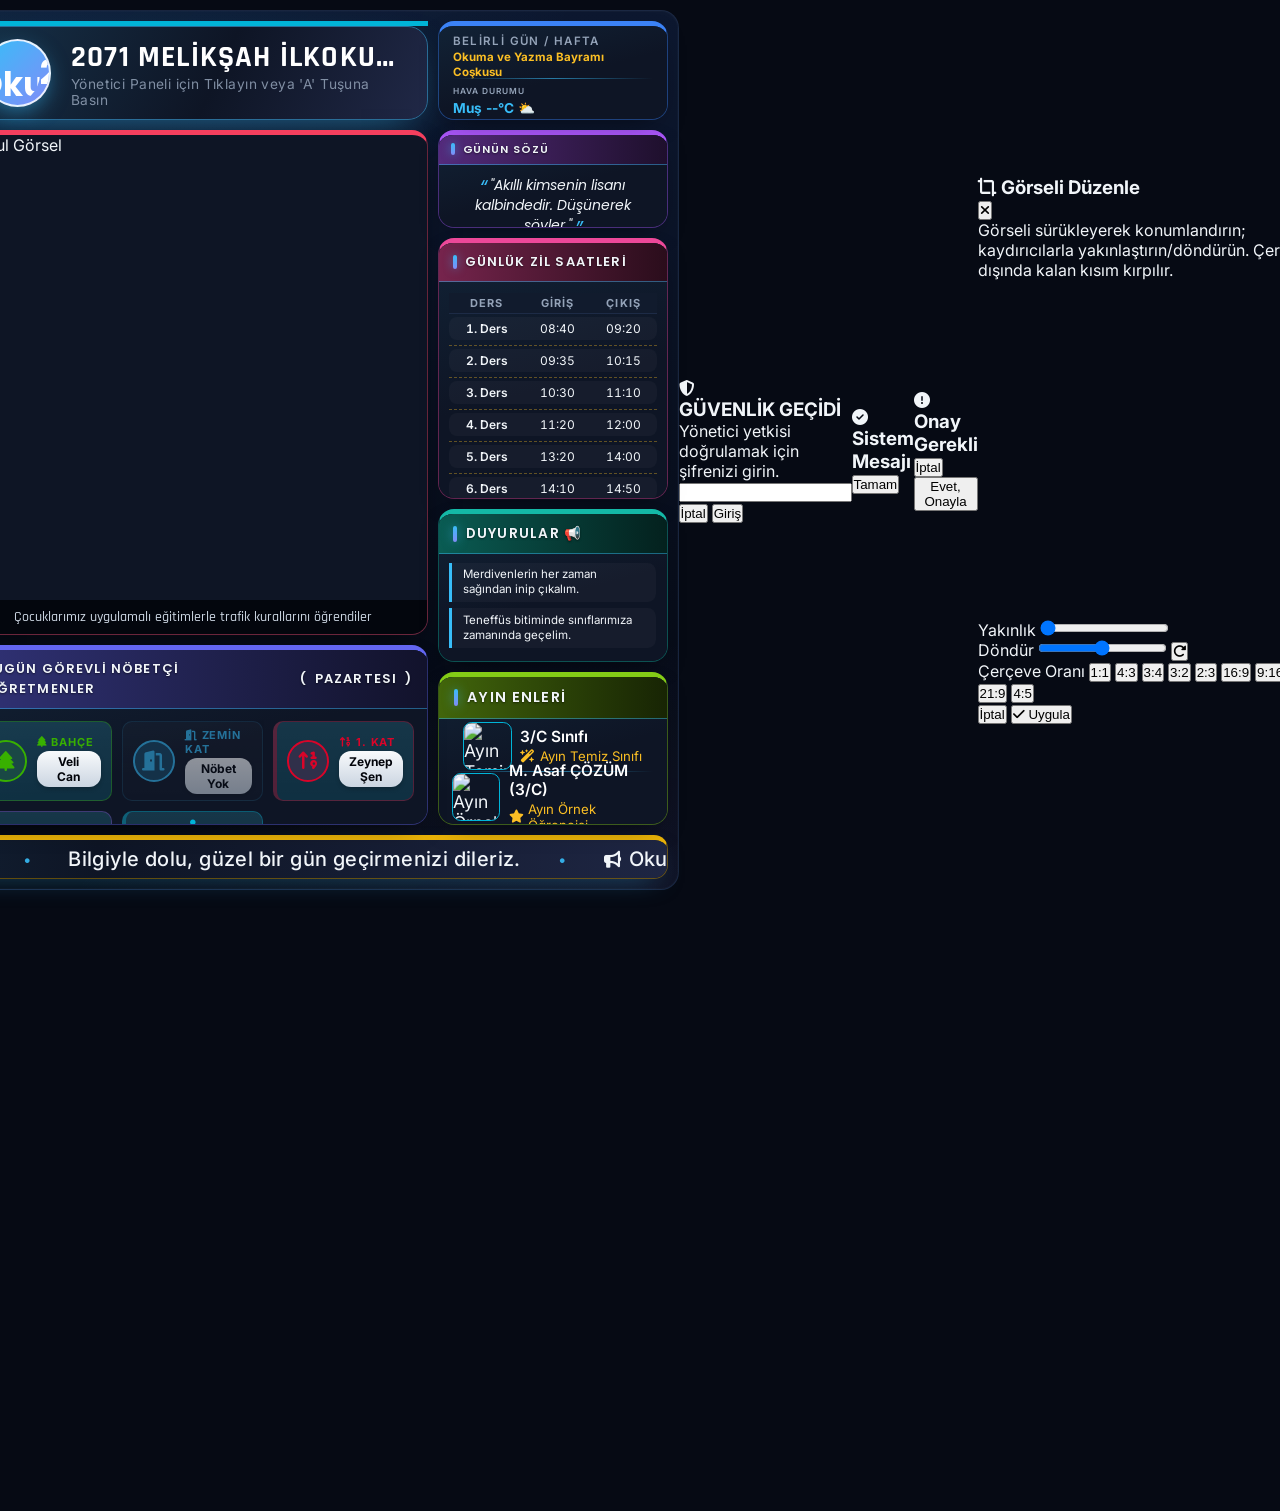
==== commit 96c0e48e: "Add files via upload" ====
--- a/index.html
+++ b/index.html
@@ -8,7 +8,7 @@
     <!-- Google Fonts & FontAwesome Icons -->
     <link rel="preconnect" href="https://fonts.googleapis.com">
     <link rel="preconnect" href="https://fonts.gstatic.com" crossorigin>
-    <link href="https://fonts.googleapis.com/css2?family=Rajdhani:wght@500;600;700&family=Roboto:wght@400;500;700&family=Fira+Code:wght@400;500&family=Poppins:wght@400;600;700&family=Montserrat:wght@400;600;700&family=Oswald:wght@400;500;700&family=Bebas+Neue&display=swap" rel="stylesheet">
+    <link href="https://fonts.googleapis.com/css2?family=Inter:wght@400;500;600;700;800&family=Rajdhani:wght@500;600;700&family=Roboto:wght@400;500;700&family=Fira+Code:wght@400;500&family=Poppins:wght@400;500;600;700&family=Montserrat:wght@400;600;700&family=Oswald:wght@400;500;700&family=Bebas+Neue&family=Nunito:wght@400;600;700&family=Lato:wght@400;700&family=Merriweather:wght@400;700&display=swap" rel="stylesheet">
     <link rel="stylesheet" href="https://cdnjs.cloudflare.com/ajax/libs/font-awesome/6.4.0/css/all.min.css">
     
     <!-- Excel & Tailwind CSS -->
@@ -50,15 +50,15 @@
     <div class="dashboard-container" id="pano-main-dashboard">
 
         <!-- Bugün Doğanlar -->
-        <div class="dashboard-card pano-module" id="birthday-dashboard-card" data-module="birthday" style="border-color: color-mix(in srgb, var(--neon-red) 30%, transparent);">
+        <div class="dashboard-card pano-module" id="birthday-dashboard-card" data-module="birthday">
             <div class="card-header" id="display-birthday-title">BUGÜN DOĞANLAR 🎂</div>
             <div class="card-body" id="birthday-container-box"></div>
         </div>
 
         <!-- Ders Programı Kartı -->
-        <div class="dashboard-card pano-module" id="schedule-dashboard-card" data-module="schedule" style="border-color: color-mix(in srgb, var(--neon-blue) 30%, transparent);">
-            <div class="card-header" id="display-schedule-group-title" style="background: linear-gradient(to right, color-mix(in srgb, var(--neon-blue) 35%, var(--bg-dark)), var(--bg-dark)); border-bottom-color: var(--neon-blue);">SINIFLARIN DERS DURUMLARI</div>
-            <div class="card-body" style="padding: 6px;">
+        <div class="dashboard-card pano-module" id="schedule-dashboard-card" data-module="schedule">
+            <div class="card-header" id="display-schedule-group-title">SINIFLARIN DERS DURUMLARI</div>
+            <div class="card-body">
                 <div class="schedule-grid" id="class-schedule-container"></div>
             </div>
         </div>
@@ -89,30 +89,30 @@
         </div>
 
         <!-- Günün Sözü -->
-        <div class="dashboard-card pano-module" id="quote-dashboard-card" data-module="quote" style="border-color: var(--card-border);">
-            <div class="card-header" id="display-quote-title" style="font-size: 9px; padding: 2px 4px; text-align:center;">GÜNÜN SÖZÜ</div>
-            <div class="card-body" style="padding: 6px; text-align: center; justify-content: center;">
-                <div style="font-style: italic; font-size: 11px; color: #f1f5f9; line-height: 1.35;" id="display-quote">"Akıllı kimsenin lisanı kalbindedir. Düşünerek söyler."</div>
-                <div style="font-size: 10px; color: var(--neon-blue); font-weight: bold; margin-top: 3px;" id="display-quote-author">Hz. Ali (r.a.)</div>
+        <div class="dashboard-card pano-module" id="quote-dashboard-card" data-module="quote">
+            <div class="card-header" id="display-quote-title">GÜNÜN SÖZÜ</div>
+            <div class="card-body quote-body">
+                <div class="quote-text" id="display-quote">"Akıllı kimsenin lisanı kalbindedir. Düşünerek söyler."</div>
+                <div class="quote-author" id="display-quote-author">Hz. Ali (r.a.)</div>
             </div>
         </div>
 
         <!-- Belirli Gün & Hava Durumu -->
-        <div class="dashboard-card pano-module" id="specialday-weather-card" data-module="specialday" style="border-color: var(--card-border); padding: 4px 8px;">
+        <div class="dashboard-card pano-module" id="specialday-weather-card" data-module="specialday">
             <!-- Bu iki alan (Belirli Gün / Hava Durumu) "Ayın Enleri" kartındaki gibi bağımsız
                  hücreler olarak yönetilir: yerleşimleri (yatay/dikey) ve aralarındaki ayırıcı
                  (çizgi/noktalı desen/simge/yok) renderSpecialDayWeatherLayout() tarafından
                  appConfig.specialDayWidget ayarlarına göre anlık üretilir. -->
             <div class="specialday-flex sdw-layout-column" id="specialday-weather-flex">
                 <div class="sdw-area" id="specialday-area">
-                    <div style="font-size: 8px; color: var(--text-muted); text-transform: uppercase;" id="display-specialday-title">Belirli Gün / Hafta</div>
-                    <div style="font-weight: bold; font-size: 11px; color: var(--neon-yellow); margin-top: 1px;" id="display-special-day">Belirli Gün Bulunmuyor</div>
+                    <div class="sd-label" id="display-specialday-title">Belirli Gün / Hafta</div>
+                    <div class="sd-value" id="display-special-day">Belirli Gün Bulunmuyor</div>
                     <img id="display-special-day-img" class="hidden" alt="" style="max-width:100%; max-height:28px; object-fit:contain; margin-top:2px; display:block;">
                 </div>
                 <div class="sdw-separator sdw-sep-line" id="specialday-separator"></div>
                 <div class="sdw-area" id="weather-area">
-                    <div style="font-size: 8px; color: var(--text-muted);" id="display-weather-label">HAVA DURUMU</div>
-                    <div style="font-size: 13px; font-weight: bold; color: var(--neon-blue);" id="display-weather">
+                    <div class="sd-label" id="display-weather-label">HAVA DURUMU</div>
+                    <div class="sd-weather" id="display-weather">
                         <span id="display-weather-city">Yükleniyor...</span>
                         <span id="display-weather-temp"></span>
                         <span id="display-weather-icon"></span>
@@ -123,8 +123,8 @@
 
         <!-- Günlük Zil Saatleri Tablosu -->
         <div class="dashboard-card pano-module" id="bellhours-dashboard-card" data-module="bellhours">
-            <div class="card-header" id="display-bellhours-title" style="background: linear-gradient(to right, color-mix(in srgb, var(--neon-yellow) 32%, var(--bg-dark)), var(--bg-dark)); border-bottom-color: var(--neon-yellow); font-size: 12px; padding: 4px;">GÜNLÜK ZİL SAATLERİ</div>
-            <div class="card-body" style="padding: 4px;">
+            <div class="card-header" id="display-bellhours-title">GÜNLÜK ZİL SAATLERİ</div>
+            <div class="card-body">
                 <table class="lesson-schedule-table">
                     <thead>
                         <tr>
@@ -140,8 +140,8 @@
 
         <!-- Duyurular Paneli -->
         <div class="dashboard-card announcements-box pano-module" id="announcements-dashboard-card" data-module="announcements">
-            <div class="card-header" id="display-announcements-title" style="font-size: 12px; padding: 4px;">DUYURULAR 📢</div>
-            <div class="card-body" style="padding: 6px;">
+            <div class="card-header" id="display-announcements-title">DUYURULAR 📢</div>
+            <div class="card-body">
                 <div class="ann-list" id="display-announcements-list"></div>
             </div>
         </div>
@@ -164,9 +164,9 @@
         </div>
 
         <!-- Ayın Örnekleri -->
-        <div class="dashboard-card pano-module" id="achievements-dashboard-card" data-module="achievements" style="border-color: color-mix(in srgb, var(--neon-blue) 30%, transparent);">
-            <div class="card-header" id="display-achievements-title" style="background: linear-gradient(to right, #0077b6, #03045e); border-bottom-color: var(--neon-blue); font-size: 13px; padding: 4px;">AYIN ENLERİ</div>
-            <div class="card-body" style="gap: 10px; padding: 6px;">
+        <div class="dashboard-card pano-module" id="achievements-dashboard-card" data-module="achievements">
+            <div class="card-header" id="display-achievements-title">AYIN ENLERİ</div>
+            <div class="card-body">
                 <!-- Ayın Enleri alanları artık dinamiktir: renderAchievementsCard() appConfig.achievementCategories
                      listesine göre burada anlık üretilir (istenildiği kadar alan, aralarda ayırıcı ile). -->
                 <div class="achievements-flex ach-layout-column" id="achievements-container"></div>
@@ -175,8 +175,8 @@
 
         <!-- Nöbetçi Öğretmenler Bölümü -->
         <div class="dashboard-card duty-container pano-module" id="duty-dashboard-card" data-module="duty">
-            <div class="card-header" style="background: linear-gradient(to right, #0a1128, #1c2541); border-bottom-color: var(--neon-blue);"><span id="display-duty-title-text">BUGÜN GÖREVLİ NÖBETÇİ ÖĞRETMENLER</span> (<span id="display-duty-day-name">PAZARTESİ</span>)</div>
-            <div class="card-body" style="padding: 6px;">
+            <div class="card-header" ><span id="display-duty-title-text">BUGÜN GÖREVLİ NÖBETÇİ ÖĞRETMENLER</span> (<span id="display-duty-day-name">PAZARTESİ</span>)</div>
+            <div class="card-body">
                 <!-- Nöbet yerleri artık dinamiktir: kartlar renderActiveDuties() tarafından
                      appConfig.dutyPositions listesine göre burada anlık üretilir. -->
                 <div class="duty-grid" id="duty-grid-container"></div>
@@ -187,6 +187,7 @@
     <!-- YERLEŞİM DÜZENLEYİCİ ARAÇ ÇUBUĞU (canlı sürükle/boyutlandır modunda görünür) -->
     <div class="pano-edit-toolbar" id="pano-edit-toolbar">
         <span class="pet-title"><i class="fa-solid fa-arrows-up-down-left-right"></i> Düzenleme Modu</span>
+        <button class="pet-btn-secondary" onclick="panoPreviewOpen()" title="Sayfayı seçtiğiniz TV boyutunda önizle"><i class="fa-solid fa-eye"></i> Önizleme</button>
         <button class="pet-btn-primary" onclick="panoFinishLiveEdit(true)"><i class="fa-solid fa-check"></i> Bitti (Kaydet)</button>
         <button class="pet-btn-secondary" onclick="panoFinishLiveEdit(false)"><i class="fa-solid fa-rotate-left"></i> Vazgeç</button>
     </div>
@@ -207,6 +208,34 @@
         <input type="range" min="16" max="120" id="pano-panel-hh" oninput="panoPanelUpdate()">
         <label>Modül Başlığı Yazı Boyutu: <span class="pep-value" id="pano-panel-hfs-val">15</span>px</label>
         <input type="range" min="8" max="48" id="pano-panel-hfs" oninput="panoPanelUpdate()">
+        <!-- Kart/öğe listesi olan modüllerde görünür (Nöbet, Ders Programı, Ayın Enleri, Duyurular, Belirli Gün) -->
+        <div id="pano-panel-grid-wrap" style="display:none;">
+            <label>Sütun Sayısı: <span class="pep-value" id="pano-panel-gc-val">Otomatik</span></label>
+            <input type="range" min="0" max="12" id="pano-panel-gc" oninput="panoPanelUpdate()">
+            <label>Satır Sayısı: <span class="pep-value" id="pano-panel-gr-val">Otomatik</span></label>
+            <input type="range" min="0" max="12" id="pano-panel-gr" oninput="panoPanelUpdate()">
+            <div style="font-size:10px;color:#64748b;margin-top:3px;">0 = otomatik. Öğeler seçtiğiniz sütun/satır sayısına göre ızgaraya dizilir.</div>
+        </div>
+        <!-- Açılır kompakt menü: başlık gizleme, renk, arka plan, efekt, çerçeve... -->
+        <details class="pep-look" id="pano-panel-look">
+            <summary><i class="fa-solid fa-sliders"></i> Modül Görünümü</summary>
+            <div id="pano-panel-look-body"></div>
+        </details>
+    </div>
+
+    <!-- ADMİN İÇİ SAYFA ÖNİZLEMESİ (oturumdan çıkmadan, farklı TV boyutlarında) -->
+    <div id="pano-preview-modal" class="pano-pv" style="display:none;">
+        <div class="pano-pv-bar">
+            <span class="pv-title"><i class="fa-solid fa-eye"></i> Önizleme</span>
+            <select id="pano-pv-device" onchange="panoPreviewRender(false)"></select>
+            <select id="pano-pv-profile" onchange="panoPreviewRender(true)"></select>
+            <span id="pano-pv-info" class="pv-info"></span>
+            <button type="button" onclick="panoPreviewRender(true)" title="Güncel ayarlarla yenile"><i class="fa-solid fa-rotate"></i> Yenile</button>
+            <button type="button" class="pv-close" onclick="panoPreviewClose()"><i class="fa-solid fa-xmark"></i> Kapat</button>
+        </div>
+        <div class="pano-pv-stage" id="pano-pv-stage">
+            <div class="pano-pv-outer" id="pano-pv-outer"><iframe id="pano-pv-iframe" title="Pano önizlemesi"></iframe></div>
+        </div>
     </div>
 
     <!-- GÜVENLİK GİRİŞ EKRANI (Supabase Auth) -->
@@ -321,6 +350,9 @@
                     <button type="button" class="adm-skin-dot" data-skin="amber" style="--c:#f59e0b" onclick="admSetSkin('amber')" title="Kehribar"></button>
                     <button type="button" class="adm-skin-dot" data-skin="rose" style="--c:#f43f5e" onclick="admSetSkin('rose')" title="Gül"></button>
                 </div>
+                <button class="px-4 py-2 bg-slate-800 hover:bg-slate-700 text-cyan-300 font-bold rounded-lg text-sm flex items-center gap-2" onclick="panoPreviewOpen()" title="Yönetim panelinden çıkmadan panonun önizlemesini açar">
+                    <i class="fa-solid fa-eye"></i> Önizleme
+                </button>
                 <button class="px-4 py-2 bg-slate-800 hover:bg-slate-700 text-slate-300 font-bold rounded-lg text-sm flex items-center gap-2" onclick="adminGoHome()" title="Yönetim panelinden çıkıp panonun ana sayfasına geçer">
                     <i class="fa-solid fa-house"></i> Ana Sayfa
                 </button>
@@ -338,16 +370,17 @@
         <div class="adm-body flex flex-1 gap-6 overflow-hidden">
             <!-- Sol Menü / Sidebar -->
             <div class="adm-sidebar w-64 rounded-xl p-4 flex flex-col overflow-hidden">
-                <div class="adm-nav-search"><i class="fa-solid fa-magnifying-glass"></i><input id="cms-nav-search" type="text" placeholder="Menüde ara..." autocomplete="off" oninput="admFilterNav(this.value)"></div>
+                <div class="adm-nav-search"><i class="fa-solid fa-magnifying-glass"></i><input id="cms-nav-search" type="text" placeholder="Tüm panelde ara... (Ctrl+K)" autocomplete="off" oninput="admFilterNav(this.value);admGlobalSearch(this.value)" onkeydown="admSearchKey(event)" onfocus="admGlobalSearch(this.value)"></div>
                 <div class="overflow-y-auto flex-1 pr-1" id="cms-sidebar-links">
                     <div class="adm-nav-group"><div class="adm-nav-title">Genel</div>
                         <button class="cms-nav-btn active" data-tab="tab-dashboard" onclick="switchTab('tab-dashboard', this)"><i class="fa-solid fa-chart-line"></i><span>Kontrol Paneli Özet</span></button>
                         <button class="cms-nav-btn" data-tab="tab-general" onclick="switchTab('tab-general', this)"><i class="fa-solid fa-school"></i><span>Kimlik & Güvenlik</span></button>
                         <button class="cms-nav-btn" data-tab="tab-teaching" onclick="switchTab('tab-teaching', this)"><i class="fa-solid fa-sun"></i><span>Öğretim Düzeni (Tekli / İkili)</span></button>
-                        <button class="cms-nav-btn" data-tab="tab-cloud" onclick="switchTab('tab-cloud', this)"><i class="fa-solid fa-cloud"></i><span>Bulut &amp; Sistem</span></button>
+                        <button class="cms-nav-btn" data-tab="tab-cloud" onclick="switchTab('tab-cloud', this)"><i class="fa-solid fa-cloud"></i><span>Bulut, Excel &amp; Yedekleme</span></button>
+                        <button class="cms-nav-btn" data-tab="tab-backup" style="display:none" tabindex="-1" aria-hidden="true" onclick="switchTab('tab-backup', this)"><i class="fa-solid fa-vault"></i><span>Yedekleme Merkezi</span></button>
                     </div>
                     <div class="adm-nav-group"><div class="adm-nav-title">İçerik</div>
-                        <button class="cms-nav-btn" data-tab="tab-excel" onclick="switchTab('tab-excel', this)"><i class="fa-solid fa-file-excel"></i><span>Excel Entegrasyonu</span></button>
+                        <button class="cms-nav-btn" data-tab="tab-excel" style="display:none" tabindex="-1" aria-hidden="true" onclick="switchTab('tab-excel', this)"><i class="fa-solid fa-file-excel"></i><span>Excel Entegrasyonu</span></button>
                         <button class="cms-nav-btn" data-tab="tab-schedule" onclick="switchTab('tab-schedule', this)"><i class="fa-solid fa-calendar-days"></i><span>Haftalık Ders Matrisi</span></button>
                         <button class="cms-nav-btn" data-tab="tab-playlist" onclick="switchTab('tab-playlist', this)"><i class="fa-solid fa-images"></i><span>Görsel Oynatma Listesi</span></button>
                         <button class="cms-nav-btn" data-tab="tab-listmanagers" onclick="switchTab('tab-listmanagers', this)"><i class="fa-solid fa-bullhorn"></i><span>Duyurular</span></button>
@@ -364,12 +397,12 @@
                         <button class="cms-nav-btn" data-tab="tab-marquee" onclick="switchTab('tab-marquee', this)"><i class="fa-solid fa-align-left"></i><span>Kayan Yazı</span></button>
                     </div>
                     <div class="adm-nav-group"><div class="adm-nav-title">Görünüm</div>
-                        <button class="cms-nav-btn" data-tab="tab-modules" onclick="switchTab('tab-modules', this)"><i class="fa-solid fa-cubes"></i><span>Modül Ayarları</span></button>
+                        <button class="cms-nav-btn" data-tab="tab-modules" onclick="switchTab('tab-modules', this)"><i class="fa-solid fa-cubes"></i><span>Modül Renk &amp; Çerçeve</span></button>
                         <button class="cms-nav-btn" data-tab="tab-layout" onclick="switchTab('tab-layout', this)"><i class="fa-solid fa-table-cells"></i><span>Yerleşim Düzenleyici</span></button>
                         <button class="cms-nav-btn" data-tab="tab-theme" onclick="switchTab('tab-theme', this)"><i class="fa-solid fa-palette"></i><span>Pano Teması</span></button>
                         <button class="cms-nav-btn" data-tab="tab-adminui" onclick="switchTab('tab-adminui', this)"><i class="fa-solid fa-table-columns"></i><span>Arayüz Düzeni &amp; Stil</span></button>
                     </div>
-                    <div class="adm-nav-empty hidden">Sonuç bulunamadı</div>
+                    <div class="adm-nav-empty hidden">Menüde eşleşme yok. Panel içi sonuçlar arama kutusunun altında listelenir.</div>
                 </div>
                 <div class="adm-side-foot pt-4 mt-2 border-t border-slate-800 text-[10px] text-slate-500 text-center font-mono shrink-0">
                     Prepared by <b class="text-slate-300">Mehmet Nasır ÇÖZGEN</b><br>IP: LOCALHOST | SYSTEM ONLINE
@@ -382,28 +415,28 @@
                 <!-- TAB 0: CONTROL PANEL -->
                 <div class="tab-content block space-y-6" id="tab-dashboard">
                     <div class="grid grid-cols-4 gap-4">
-                        <div class="bg-slate-950 p-4 rounded-xl border border-slate-850 flex items-center gap-4">
+                        <div class="adm-stat bg-slate-950 p-4 rounded-xl border border-slate-850 flex items-center gap-4" style="--st:#06b6d4">
                             <div class="w-12 h-12 rounded-lg bg-cyan-500/10 flex items-center justify-center text-cyan-400 text-xl"><i class="fa-solid fa-graduation-cap"></i></div>
                             <div>
                                 <h4 class="text-2xl font-bold text-white" id="stat-class-count">16</h4>
                                 <p class="text-xs text-slate-400">Aktif Sınıf</p>
                             </div>
                         </div>
-                        <div class="bg-slate-950 p-4 rounded-xl border border-slate-850 flex items-center gap-4">
+                        <div class="adm-stat bg-slate-950 p-4 rounded-xl border border-slate-850 flex items-center gap-4" style="--st:#10b981">
                             <div class="w-12 h-12 rounded-lg bg-emerald-500/10 flex items-center justify-center text-emerald-400 text-xl"><i class="fa-solid fa-user-shield"></i></div>
                             <div>
                                 <h4 class="text-2xl font-bold text-white" id="stat-duty-count">25</h4>
                                 <p class="text-xs text-slate-400">Kayıtlı Nöbetçi</p>
                             </div>
                         </div>
-                        <div class="bg-slate-950 p-4 rounded-xl border border-slate-850 flex items-center gap-4">
+                        <div class="adm-stat bg-slate-950 p-4 rounded-xl border border-slate-850 flex items-center gap-4" style="--st:#f43f5e">
                             <div class="w-12 h-12 rounded-lg bg-rose-500/10 flex items-center justify-center text-rose-400 text-xl"><i class="fa-solid fa-cake-candles"></i></div>
                             <div>
                                 <h4 class="text-2xl font-bold text-white" id="stat-birthday-count">0</h4>
                                 <p class="text-xs text-slate-400">Doğum Günü Kaydı</p>
                             </div>
                         </div>
-                        <div class="bg-slate-950 p-4 rounded-xl border border-slate-850 flex items-center gap-4">
+                        <div class="adm-stat bg-slate-950 p-4 rounded-xl border border-slate-850 flex items-center gap-4" style="--st:#f59e0b">
                             <div class="w-12 h-12 rounded-lg bg-amber-500/10 flex items-center justify-center text-amber-400 text-xl"><i class="fa-solid fa-bullhorn"></i></div>
                             <div>
                                 <h4 class="text-2xl font-bold text-white" id="stat-ann-count">0</h4>
@@ -413,18 +446,19 @@
                     </div>
 
                     <div class="grid grid-cols-3 gap-6">
-                        <div class="col-span-2 bg-slate-950 border border-slate-800 rounded-xl p-5">
+                        <div class="adm-frame col-span-2 bg-slate-950 border border-slate-800 rounded-xl p-5" style="--st:#06b6d4">
                             <h3 class="text-white font-bold mb-3 flex items-center gap-2"><i class="fa-solid fa-laptop-code text-cyan-400"></i> Akıllı Okul Yönetim Merkezi</h3>
                             <p class="text-xs text-slate-400 mb-4 leading-relaxed">Pano sistemi kesintisiz ve tam performans çalışmaktadır. Haftalık planlanan tüm ders programları, nöbetçiler ve doğum tarihleri veri tabanında (LocalStorage) saklanır. Excel dosyasını kullanarak tüm verileri topluca güncelleyebilirsiniz.</p>
                             <div class="flex gap-3">
                                 <button class="px-4 py-2.5 bg-cyan-600 hover:bg-cyan-700 text-white font-bold rounded-lg text-xs" onclick="adminGoTab('tab-excel')">Excel Yönetimine Git</button>
                                 <button class="px-4 py-2.5 bg-slate-800 hover:bg-slate-700 text-slate-300 font-bold rounded-lg text-xs" onclick="exportDataToJSON()">JSON Sistem Yedeği Al</button>
                                 <button class="px-4 py-2.5 bg-amber-700 hover:bg-amber-600 text-white font-bold rounded-lg text-xs" onclick="document.getElementById('json-restore-input').click()">Yedekten Geri Yükle</button>
+                                <button class="px-4 py-2.5 bg-cyan-900/60 hover:bg-cyan-800 text-cyan-200 font-bold rounded-lg text-xs border border-cyan-500/40" onclick="adminGoTab('tab-backup')"><i class="fa-solid fa-vault"></i> Yedekleme Merkezi</button>
                                 <input type="file" id="json-restore-input" accept="application/json,.json" class="hidden" onchange="importDataFromJSONFile(event)">
                             </div>
-                            <p class="text-[10px] text-slate-500 mt-2">Not: Bu yedek pano ayarlarını/temayı/verileri geri yükler; fotoğrafların kendisi Supabase Storage'da ayrı durur (yedek dosyasında sadece fotoğraf linkleri vardır).</p>
-                        </div>
-                        <div class="bg-slate-950 border border-slate-800 rounded-xl p-5 flex flex-col justify-between">
+                            <p class="text-[10px] text-slate-500 mt-2">Not: Hızlı yedek tüm bölümleri tek dosyada indirir; seçmeli/şifreli yedek ve önizlemeli geri yükleme için Yedekleme Merkezi'ni kullanın. Yedek pano ayarlarını/temayı/verileri geri yükler; fotoğrafların kendisi Supabase Storage'da ayrı durur (yedek dosyasında sadece fotoğraf linkleri vardır).</p>
+                        </div>
+                        <div class="adm-frame bg-slate-950 border border-slate-800 rounded-xl p-5 flex flex-col justify-between" style="--st:#10b981">
                             <h4 class="text-white font-bold flex items-center gap-2 mb-2"><i class="fa-solid fa-circle-check text-emerald-400"></i> Sistem Sağlığı</h4>
                             <div class="space-y-2 text-xs">
                                 <div class="flex justify-between border-b border-slate-800/50 pb-1.5"><span class="text-slate-400">Open-Meteo API:</span><span class="text-emerald-400 font-bold">Aktif</span></div>
@@ -437,6 +471,7 @@
 
                 <!-- TAB 1: GENEL VE GÜVENLİK -->
                 <div class="tab-content hidden space-y-6" id="tab-general">
+                    <div class="shift-edit-bar hidden" data-view-mod="brand"></div>
                     <h2 class="text-lg font-bold text-cyan-400 flex items-center gap-2 border-b border-slate-800 pb-2"><i class="fa-solid fa-school"></i> Okul Tanıtım & Kimlik Verileri</h2>
                     <div class="grid grid-cols-2 gap-6">
                         <div class="space-y-4">
@@ -660,7 +695,23 @@
                                 <option value="morning">Hep Sabah öğretimi</option>
                                 <option value="afternoon">Hep Öğle öğretimi</option>
                             </select>
+                            <div id="teach-switch-time-box" class="flex items-center gap-3 flex-wrap">
+                                <label for="teach-switch-time" class="text-xs text-slate-300 font-bold"><i class="fa-solid fa-clock text-yellow-400"></i> Sabah → Öğle geçiş saati:</label>
+                                <input type="time" id="teach-switch-time" onchange="shiftSetSwitchTime(this.value)" class="bg-slate-900 border border-slate-800 rounded-lg p-2 text-xs text-white">
+                                <button type="button" id="teach-switch-time-reset" onclick="shiftSetSwitchTime('')" class="hidden px-3 py-1.5 bg-slate-800 hover:bg-slate-700 text-yellow-400 border border-yellow-500/30 font-bold rounded-lg text-[11px]"><i class="fa-solid fa-wand-magic-sparkles"></i> Otomatik hesapla</button>
+                                <span class="text-[11px] text-slate-500" id="teach-switch-time-note"></span>
+                            </div>
                             <p class="text-[11px] text-slate-400" id="teach-switch-info"></p>
+                            <div class="pt-3 border-t border-slate-800 space-y-2">
+                                <h4 class="text-white font-bold text-xs">Modül başlıklarında "SABAH / ÖĞLE ÖĞRETİMİ" yazısı</h4>
+                                <p class="text-[11px] text-slate-500">İşaretli modüllerde başlığın yanında öğretim yazısı görünür; işareti kaldırırsanız gizlenir.</p>
+                                <div class="flex flex-wrap gap-x-5 gap-y-2" id="teach-shift-label-opts"></div>
+                            </div>
+                            <div class="pt-3 border-t border-slate-800 space-y-2">
+                                <h4 class="text-white font-bold text-xs"><i class="fa-solid fa-layer-group text-cyan-400"></i> Modülde Hangi Öğretimin İçeriği Görünsün?</h4>
+                                <p class="text-[11px] text-slate-500"><b>(içerik)</b> Ayın Enleri ve Bugün Doğanlar: <i>Otomatik</i> panoda o an gösterilen öğretimin içeriği; <i>Sabah / Öğle</i> seçilen öğretimin içeriği sabit; <i>Tamamı</i> iki öğretimin içeriği birlikte. <b>(gösterim)</b> diğer modüller: <i>İkili öğretim</i> kutusunu işaretleyin (işaretsizse modül hep görünür); işaretlenince <i>Sabah / Öğle</i> modül yalnızca o öğretim gösterilirken görünür, <i>Tamamı</i> hep gösterir. Aynı seçenekler her modülün sekmesinin en üstündeki çubukta da vardır.</p>
+                                <div class="space-y-2" id="teach-shift-view-opts"></div>
+                            </div>
                         </div>
 
                         <div class="bg-slate-950 border border-slate-800 p-4 rounded-xl space-y-3">
@@ -689,15 +740,90 @@
                 </div>
 
                 <div class="tab-content hidden space-y-6 adm-nodirty" id="tab-adminui">
-                    <h2 class="text-lg font-bold text-cyan-400 flex items-center gap-2 border-b border-slate-800 pb-2"><i class="fa-solid fa-table-columns"></i> Arayüz Düzeni &amp; Stil</h2>
-                    <p class="text-xs text-slate-400">Yalnızca yönetim panelinin görünümünü değiştirir (panoyu etkilemez). Seçimler bu cihazda hatırlanır.</p>
-                    <div><h3 class="text-white font-bold text-sm mb-2">Hazır Stiller</h3><div class="flex flex-wrap gap-2" id="adm-ui-presets"></div></div>
-                    <div><h3 class="text-white font-bold text-sm mb-2">Menü Düzeni</h3><div class="adm-lay-grid" id="adm-ui-layouts"></div></div>
-                    <div class="adm-ui-rows" id="adm-ui-rows"></div>
-                    <button type="button" class="px-4 py-2 bg-slate-800 hover:bg-slate-700 text-slate-300 font-bold rounded-lg text-xs" onclick="admUiReset()"><i class="fa-solid fa-rotate-left"></i> Varsayılana Dön</button>
+                    <div class="adm-st-head">
+                        <div>
+                            <h2 class="text-lg font-bold text-cyan-400 flex items-center gap-2"><i class="fa-solid fa-table-columns"></i> Arayüz Düzeni &amp; Stil</h2>
+                            <p class="text-xs text-slate-400 mt-1">Yalnızca yönetim panelinin görünümünü değiştirir (panoyu etkilemez). Her seçim anında uygulanır ve bu cihazda hatırlanır.</p>
+                        </div>
+                        <div class="adm-st-actions">
+                            <button type="button" class="adm-preset-btn" onclick="admUiSaveMine()"><i class="fa-solid fa-bookmark"></i> Stili Kaydet</button>
+                            <button type="button" class="adm-preset-btn" onclick="admUiExport()"><i class="fa-solid fa-copy"></i> Dışa Aktar</button>
+                            <button type="button" class="adm-preset-btn" onclick="admUiImport()"><i class="fa-solid fa-paste"></i> İçe Aktar</button>
+                            <button type="button" class="adm-preset-btn" onclick="admUiReset()"><i class="fa-solid fa-rotate-left"></i> Sıfırla</button>
+                        </div>
+                    </div>
+                    <div class="adm-st-grid">
+                        <div class="adm-st-main">
+                            <nav class="adm-st-nav" id="adm-st-nav">
+                                <button type="button" data-pane="presets" class="is-active" onclick="admStTab('presets')"><i class="fa-solid fa-wand-magic-sparkles"></i> Hazır Stiller</button>
+                                <button type="button" data-pane="layout" onclick="admStTab('layout')"><i class="fa-solid fa-table-columns"></i> Menü Düzeni</button>
+                                <button type="button" data-pane="colors" onclick="admStTab('colors')"><i class="fa-solid fa-palette"></i> Renkler</button>
+                                <button type="button" data-pane="menu" onclick="admStTab('menu')"><i class="fa-solid fa-fill-drip"></i> Menü Rengi</button>
+                                <button type="button" data-pane="text" onclick="admStTab('text')"><i class="fa-solid fa-font"></i> Yazı &amp; Font</button>
+                                <button type="button" data-pane="fx" onclick="admStTab('fx')"><i class="fa-solid fa-hand-pointer"></i> Etkileşim</button>
+                                <button type="button" data-pane="shape" onclick="admStTab('shape')"><i class="fa-solid fa-sliders"></i> Biçim</button>
+                            </nav>
+                            <section class="adm-st-pane is-active" data-pane="presets">
+                                <h3 class="adm-st-title">Hazır Stiller <small>Tek tıkla düzen + renk + biçim uygular</small></h3>
+                                <div class="adm-st-presets" id="adm-ui-presets"></div>
+                                <h3 class="adm-st-title mt-4">Kayıtlı Stillerim <small>“Stili Kaydet” ile bu cihaza eklenir</small></h3>
+                                <div class="flex flex-wrap gap-2" id="adm-ui-mine"></div>
+                            </section>
+                            <section class="adm-st-pane" data-pane="layout">
+                                <h3 class="adm-st-title">Menü Düzeni <small>Menünün yeri ve davranışı</small></h3>
+                                <div class="adm-chips" id="adm-ui-lay-filter"></div>
+                                <div class="adm-lay-grid" id="adm-ui-layouts"></div>
+                                <h3 class="adm-st-title mt-4">Menü Biçimi <small>Öğe stili, yazı boyutu ve simgeler</small></h3>
+                                <div class="adm-ui-rows" id="adm-ui-menuopts"></div>
+                            </section>
+                            <section class="adm-st-pane" data-pane="colors">
+                                <h3 class="adm-st-title">Renk Paleti <small>Panelin zemini ve yüzeyleri</small></h3>
+                                <div class="adm-pal-groups" id="adm-ui-pal"></div>
+                                <h3 class="adm-st-title mt-4">Vurgu Rengi <small>Seçili öğe, düğme ve kenarlıklar</small></h3>
+                                <div class="adm-ui-rows" id="adm-ui-accent"></div>
+                            </section>
+                            <section class="adm-st-pane" data-pane="menu">
+                                <h3 class="adm-st-title">Menü Rengi &amp; Degrade <small>Kenar çubuğu zemini</small></h3>
+                                <div class="adm-ui-rows" id="adm-ui-menucol"></div>
+                            </section>
+                            <section class="adm-st-pane" data-pane="text">
+                                <h3 class="adm-st-title">Yazı Renkleri <small>Seçilen renk zeminde okunmuyorsa otomatik düzeltilir</small></h3>
+                                <div class="adm-ui-rows" id="adm-ui-txcol"></div>
+                                <h3 class="adm-st-title mt-4">Panel Yazı Tipi <small>İçerik, başlık ve formlar</small></h3>
+                                <div class="adm-font-grid" id="adm-ui-font"></div>
+                                <h3 class="adm-st-title mt-4">Menü Yazı Tipi <small>Yalnızca kenar çubuğu / menü</small></h3>
+                                <div class="adm-font-grid" id="adm-ui-mfont"></div>
+                            </section>
+                            <section class="adm-st-pane" data-pane="fx">
+                                <h3 class="adm-st-title">Hover (Üzerine Gelince) <small>Düğme, menü, liste satırı ve kartlar</small></h3>
+                                <div class="adm-ui-rows" id="adm-ui-hov"></div>
+                                <div class="adm-ui-rows" id="adm-ui-fx"></div>
+                            </section>
+                            <section class="adm-st-pane" data-pane="shape">
+                                <h3 class="adm-st-title">Biçim <small>Köşe, yüzey, yoğunluk, boyut, animasyon</small></h3>
+                                <div class="adm-ui-rows" id="adm-ui-rows"></div>
+                            </section>
+                        </div>
+                        <aside class="adm-st-side">
+                            <div class="adm-st-card">
+                                <h4><i class="fa-solid fa-eye"></i> Canlı Önizleme</h4>
+                                <div class="adm-mini" id="adm-ui-mini"><div class="adm-mini-menu"><i></i><i></i><i></i></div><div class="adm-mini-body"><b></b><span></span><span></span><em>Düğme</em></div></div>
+                                <div class="adm-st-summary" id="adm-ui-summary"></div>
+                                <div class="adm-ui-note" id="adm-ui-note"></div>
+                                <div class="adm-st-sample"><b>Örnek başlık</b><p>Normal metin satırı örneği 123</p><small>Soluk açıklama metni</small></div>
+                                <button type="button" class="bg-slate-800 hover:bg-slate-700 text-slate-300 font-bold rounded-lg text-xs px-3 py-2">Hover örneği: üzerine gelin</button>
+                                <div class="adm-st-sample adm-st-msample"><b>Menü örneği</b><span>Menü öğesi</span><small>Bölüm başlığı</small></div>
+                            </div>
+                        </aside>
+                    </div>
                 </div>
 
                 <div class="tab-content hidden space-y-6" id="tab-excel">
+                    <div class="cloud-subtabs flex items-center gap-2 flex-wrap bg-slate-950 border border-slate-800 rounded-xl p-2">
+                        <button type="button" data-sub="tab-cloud" onclick="switchTab('tab-cloud')" class="px-3 py-1.5 rounded-lg text-xs font-bold border transition bg-slate-900 text-slate-300 border-slate-700 hover:bg-slate-800"><i class="fa-solid fa-cloud"></i> Bulut &amp; Sistem</button>
+                        <button type="button" data-sub="tab-excel" onclick="switchTab('tab-excel')" class="px-3 py-1.5 rounded-lg text-xs font-bold border transition bg-slate-900 text-slate-300 border-slate-700 hover:bg-slate-800"><i class="fa-solid fa-file-excel"></i> Excel Entegrasyonu</button>
+                        <button type="button" data-sub="tab-backup" onclick="switchTab('tab-backup')" class="px-3 py-1.5 rounded-lg text-xs font-bold border transition bg-slate-900 text-slate-300 border-slate-700 hover:bg-slate-800"><i class="fa-solid fa-vault"></i> Yedekleme Merkezi</button>
+                    </div>
                     <h2 class="text-lg font-bold text-emerald-400 flex items-center gap-2 border-b border-slate-800 pb-2"><i class="fa-solid fa-file-excel"></i> Excel Entegrasyon ve Yedekleme Arabirimi</h2>
                     <p class="text-xs text-slate-300 leading-relaxed">Haftalık ders programlarını, gün bazlı nöbetçileri ve öğrenci doğum tarihlerini Excel dosyası ile topluca yükleyebilir veya yedeğini alabilirsiniz.</p>
                     
@@ -798,17 +924,21 @@
                         </div>
 
                         <!-- Genel Düzen -->
-                        <div class="grid grid-cols-2 gap-3">
+                        <div class="grid grid-cols-3 gap-3">
                             <div class="form-group">
                                 <label class="text-[10px] text-slate-400 block mb-1">Sütun Sayısı</label>
-                                <input type="number" id="sbs-columns" min="2" max="8" value="4" class="w-full bg-slate-900 border border-slate-800 rounded-lg p-2 text-white text-xs" oninput="updateScheduleBoardLivePreview()">
+                                <input type="number" id="sbs-columns" min="1" max="8" value="4" class="w-full bg-slate-900 border border-slate-800 rounded-lg p-2 text-white text-xs" oninput="updateScheduleBoardLivePreview()">
+                            </div>
+                            <div class="form-group">
+                                <label class="text-[10px] text-slate-400 block mb-1">Satır Sayısı (0 = otomatik)</label>
+                                <input type="number" id="sbs-rows" min="0" max="20" value="0" class="w-full bg-slate-900 border border-slate-800 rounded-lg p-2 text-white text-xs" oninput="updateScheduleBoardLivePreview()">
                             </div>
                             <div class="form-group">
                                 <label class="text-[10px] text-slate-400 block mb-1">Kutular Arası Boşluk (px)</label>
                                 <input type="number" id="sbs-gap" min="0" max="24" value="6" class="w-full bg-slate-900 border border-slate-800 rounded-lg p-2 text-white text-xs" oninput="updateScheduleBoardLivePreview()">
                             </div>
                         </div>
-                        <p class="text-[10px] text-slate-500 -mt-2">Sınıf adı ve ders adı için dikey/yatay hizalama ayarları artık aşağıda kendi bölümlerinde ayrı ayrı yapılır.</p>
+                        <p class="text-[10px] text-slate-500 -mt-2">Satır sayısı girilirse pano en fazla satır × sütun kadar sınıf gösterir; fazlası modül süresi dolunca sonraki sayfada görünür. Sınıf adı ve ders adı için dikey/yatay hizalama ayarları artık aşağıda kendi bölümlerinde ayrı ayrı yapılır.</p>
 
                         <!-- Kutu Renklendirme -->
                         <div class="grid grid-cols-2 md:grid-cols-4 gap-3 pt-2 border-t border-slate-800">
@@ -976,6 +1106,7 @@
 
                 <!-- TAB 4: GÖRSEL MEDYA OYNATMA LİSTESİ -->
                 <div class="tab-content hidden space-y-6" id="tab-playlist">
+                    <div class="shift-edit-bar hidden" data-view-mod="media"></div>
                     <h2 class="text-lg font-bold text-cyan-400 flex items-center gap-2 border-b border-slate-800 pb-2"><i class="fa-solid fa-photo-film"></i> Pano Medya Galerisi Oynatma Listesi</h2>
                     <div class="grid grid-cols-3 gap-6">
                         <div class="col-span-2 space-y-4">
@@ -1141,6 +1272,7 @@
 
                 <!-- TAB 5: LİSTELER (DUYURULAR & BELİRLİ GÜNLER) -->
                 <div class="tab-content hidden space-y-6" id="tab-listmanagers">
+                    <div class="shift-edit-bar hidden" data-view-mod="announcements"></div>
                     <div class="flex items-center justify-between border-b border-slate-800 pb-2">
                         <h2 class="text-lg font-bold text-red-400 flex items-center gap-2"><i class="fa-solid fa-bullhorn"></i> Duyuru Panosu Yönetimi</h2>
                         <span class="text-xs text-slate-400 max-w-md text-right">Belirli Gün & Hava Durumu ayarları artık ayrı bir sekmeden yönetiliyor.</span>
@@ -1193,6 +1325,9 @@
                                 <label class="flex items-center gap-2 text-[10px] text-slate-400 mb-3">
                                     <input type="checkbox" id="new-announcement-bold" onchange="updateAnnouncementLivePreview()"> Kalın (Bold) Yazı
                                 </label>
+                                <label class="flex items-center gap-2 text-[10px] text-slate-400 mb-3">
+                                    <input type="checkbox" id="new-announcement-inmarquee" checked onchange="updateMarqueeLivePreview()"> <i class="fa-solid fa-align-left text-yellow-400"></i> Alt yazıda (kayan yazı bandında) da göster
+                                </label>
 
                                 <!-- Canlı Önizleme -->
                                 <div class="text-[10px] text-slate-500 mb-1">Önizleme:</div>
@@ -1213,6 +1348,7 @@
 
                 <!-- TAB: BELİRLİ GÜN & HAVA DURUMU YÖNETİMİ (Duyuru & Belirli Günler sekmesinden ayrıldı) -->
                 <div class="tab-content hidden space-y-6" id="tab-specialday">
+                    <div class="shift-edit-bar hidden" data-view-mod="specialday"></div>
                     <div class="flex items-center justify-between border-b border-slate-800 pb-2">
                         <h2 class="text-lg font-bold text-yellow-400 flex items-center gap-2"><i class="fa-solid fa-cloud-sun"></i> Belirli Gün & Hava Durumu Yönetimi</h2>
                         <span class="text-xs text-slate-400 max-w-md text-right">Panodaki tek kartta sırayla dönen belirli gün/hafta metinleri ile canlı hava durumu buradan yönetilir.</span>
@@ -1557,6 +1693,7 @@
 
                 <!-- TAB: GÜNÜN SÖZÜ YÖNETİMİ -->
                 <div class="tab-content hidden space-y-4" id="tab-quotes">
+                    <div class="shift-edit-bar hidden" data-view-mod="quote"></div>
                     <div class="flex items-center justify-between border-b border-slate-800 pb-2">
                         <h2 class="text-lg font-bold text-purple-400 flex items-center gap-2"><i class="fa-solid fa-quote-right"></i> Günün Sözü Yönetimi</h2>
                         <span class="text-xs text-slate-400">Sözleri manuel ekleyin veya Excel'den topluca yükleyin. Panoda sırayla veya belirttiğiniz tarihte gösterilir.</span>
@@ -1614,12 +1751,13 @@
 
                 <!-- TAB: BUGÜN DOĞANLAR (DOĞUM GÜNÜ) YÖNETİMİ -->
                 <div class="tab-content hidden space-y-4" id="tab-birthdays">
+                    <div class="shift-edit-bar hidden"></div>
                     <div class="flex items-center justify-between border-b border-slate-800 pb-2">
                         <h2 class="text-lg font-bold text-rose-400 flex items-center gap-2"><i class="fa-solid fa-cake-candles"></i> Bugün Doğanlar Yönetimi</h2>
                         <span class="text-xs text-slate-400">Öğrenci doğum günlerini manuel ekleyin/düzenleyin, Excel'den yükleyin ve panodaki görünümünü ayarlayın.</span>
                     </div>
 
-                    <div class="shift-edit-bar hidden"></div>
+                    <div id="birthday-shift-summary" class="bd-summary hidden"></div>
                     <!-- Excel Yükleme Alanı (doğum günleri için) -->
                     <div class="bg-slate-950 border border-rose-500/20 p-4 rounded-xl flex items-center justify-between gap-4">
                         <div>
@@ -1867,7 +2005,7 @@
                             <div class="form-group">
                                 <label class="text-[10px] text-slate-400 block mb-1">Nöbetçi Adı Rengi Modu</label>
                                 <select id="dutystyle-namecolor-mode" class="w-full bg-slate-900 border border-slate-800 rounded-lg p-2 text-xs text-white" onchange="applyDutyStyleFromInputs()">
-                                    <option value="auto">Otomatik (Koyu / Panoya uyumlu)</option>
+                                    <option value="auto">Otomatik (Nöbet Modülü Ayarları'ndaki isim yazı rengi)</option>
                                     <option value="custom">Özel Renk</option>
                                 </select>
                             </div>
@@ -1877,8 +2015,17 @@
                             </div>
                         </div>
 
+                        <div class="pt-2 border-t border-slate-800">
+                            <label class="flex items-center gap-2 cursor-pointer text-xs text-slate-200 font-bold">
+                                <input type="checkbox" id="dutystyle-show-icon" class="accent-cyan-500 w-4 h-4" checked onchange="applyDutyStyleFromInputs()">
+                                Nöbet yeri adının yanında ikon göster
+                            </label>
+                            <p class="text-[10px] text-slate-500 mt-1">Kapatırsanız kartlarda yalnızca nöbet yeri adı yazar (ör. "Bahçe"). Nöbetçinin fotoğrafı veya kadro ikonu bu ayardan etkilenmez.</p>
+                        </div>
+
                         <div class="pt-2 border-t border-slate-800 space-y-2">
                             <label class="text-[11px] text-slate-400 block">Aktif Nöbetçi Hücresi Arka Planı</label>
+                            <p class="text-[10px] text-slate-500">Bu renk, "Nöbet Modülü Ayarları"ndaki kart zemininin üstüne eklenir; ikisi birlikte görünür.</p>
                             <div class="grid grid-cols-1 md:grid-cols-3 gap-4">
                                 <div class="form-group">
                                     <label class="text-[10px] text-slate-400 block mb-1">Arka Plan Rengi</label>
@@ -2169,6 +2316,7 @@
 
                 <!-- TAB: SAAT / GERİ SAYIM BİÇİMLENDİRME -->
                 <div class="tab-content hidden space-y-4" id="tab-clock">
+                    <div class="shift-edit-bar hidden" data-view-mod="clock"></div>
                     <div class="flex items-center justify-between border-b border-slate-800 pb-2">
                         <h2 class="text-lg font-bold text-cyan-400 flex items-center gap-2"><i class="fa-solid fa-hourglass-half"></i> Saat / Geri Sayım: Biçimlendirme</h2>
                         <span class="text-[10px] text-slate-500">Tarih, Saat ve Geri Sayım metinleri birbirinden bağımsız düzenlenir</span>
@@ -2422,6 +2570,7 @@
 
                 <!-- TAB: KAYAN YAZI (MARQUEE) -->
                 <div class="tab-content hidden space-y-6" id="tab-marquee">
+                    <div class="shift-edit-bar hidden" data-view-mod="marquee"></div>
                     <div class="flex items-center justify-between border-b border-slate-800 pb-2">
                         <h2 class="text-lg font-bold text-cyan-400 flex items-center gap-2"><i class="fa-solid fa-align-left"></i> Kayan Yazı Modülü</h2>
                         <span class="text-xs text-slate-400 max-w-md text-right">Panoda yatayda sürekli kayan duyuru/uyarı bandı</span>
@@ -2436,6 +2585,17 @@
                             </div>
                         </div>
                     </div>
+
+        <div class="marq-announce-box">
+            <div class="mab-title"><i class="fa-solid fa-bullhorn"></i> Duyurular alt yazıda gösterilsin mi? <span class="mab-tag">ÖNEMLİ AYAR</span></div>
+            <input type="hidden" id="marq-announce-mode" value="marked">
+            <div class="mab-opts" id="marq-announce-opts">
+                <button type="button" class="mab-opt" data-mode="off" onclick="setMarqAnnounceMode('off')"><i class="fa-solid fa-ban"></i><span>Gösterme<small>Duyurular banda eklenmez</small></span></button>
+                <button type="button" class="mab-opt" data-mode="marked" onclick="setMarqAnnounceMode('marked')"><i class="fa-solid fa-check"></i><span>Sadece işaretliler<small>Duyuru listesinde işaretlediklerim</small></span></button>
+                <button type="button" class="mab-opt" data-mode="all" onclick="setMarqAnnounceMode('all')"><i class="fa-solid fa-list-check"></i><span>Tüm duyurular<small>Hepsi banda eklenir</small></span></button>
+            </div>
+            <span class="text-[10px] text-slate-400">Duyurular, kayan yazı mesajlarının ardından banda eklenir. Duyuruyu "Duyurular" sekmesinden ekleyip işaretleyebilirsiniz.</span>
+        </div>
 
                     <!-- MESAJ LİSTESİ YÖNETİMİ -->
                     <div class="bg-slate-950 border border-slate-800 rounded-xl p-5 space-y-4 flex flex-col justify-between">
@@ -2601,6 +2761,7 @@
                         </div>
                     </div>
                     <p class="text-xs text-slate-500">Bu sekme artık yalnızca genel işlemler içindir: yeni modül ekleme ve son değişikliği geri alma. Yerleşik (hazır) modüllerin başlık, ebat, renk, yazı tipi ve yayın (aktif/pasif) ayarları artık kendi menülerine taşındı — örneğin Doğum Günü kartının ayarları "Bugün Doğanlar" sekmesinde, Nöbet kartının ayarları "Nöbet Modülü Ayarları" sekmesindedir.</p>
+                    <div id="pano-acc-studio"></div>
                     <div class="bg-slate-950 border border-slate-800 rounded-xl p-4 space-y-3">
                         <h3 class="text-white font-bold text-sm flex items-center gap-2"><i class="fa-solid fa-puzzle-piece text-emerald-400"></i> Özel (Eklenen) Modüller</h3>
                         <p class="text-[11px] text-slate-500">Kendi eklediğiniz özel modüllerin ayrı bir sabit menüsü olmadığı için ayarları burada listelenir.</p>
@@ -2623,6 +2784,55 @@
                         <button class="px-5 py-2.5 bg-cyan-500 hover:bg-cyan-600 text-white font-bold rounded-xl text-sm flex items-center gap-2 whitespace-nowrap shadow-lg shadow-cyan-500/20" onclick="panoStartLiveEditFromAdmin()">
                             <i class="fa-solid fa-pen-ruler"></i> Ekranda Düzenlemeyi Başlat
                         </button>
+                    </div>
+
+                    <div class="bg-slate-950 border border-slate-800 rounded-xl p-4 space-y-3" id="admin-screen-card">
+                        <div class="flex items-center justify-between gap-3">
+                            <h3 class="text-white font-bold text-sm flex items-center gap-2"><i class="fa-solid fa-tv text-cyan-400"></i> TV / Ekran Ayarları</h3>
+                            <button type="button" class="px-3 py-1.5 bg-slate-800 hover:bg-slate-700 text-cyan-300 font-bold rounded-lg text-xs flex items-center gap-1.5" onclick="panoPreviewOpen()"><i class="fa-solid fa-eye"></i> Önizle</button>
+                        </div>
+                        <p class="text-[11px] text-slate-500">Panonun TV'nin boyutuna nasıl oturacağını belirler. Aşağıdaki ayar varsayılandır; farklı TV'ler için isimli profil kaydedip o TV'de panoyu <span class="font-mono text-slate-400">index.html?ekran=ProfilAdı</span> bağlantısıyla açabilirsiniz.</p>
+                        <div class="grid grid-cols-2 md:grid-cols-5 gap-3">
+                            <div><label class="text-[10px] uppercase text-slate-500 font-bold block mb-1">Yerleşim Modu</label>
+                                <select id="scr-mode" onchange="panoScreenFormChanged()" class="w-full bg-slate-900 border border-slate-700 rounded-lg p-2 text-white text-xs">
+                                    <option value="classic">Klasik (en çok 1920×1080)</option>
+                                    <option value="fill">Ekranı tamamen doldur</option>
+                                    <option value="ratio">Sabit en-boy oranı</option>
+                                </select></div>
+                            <div id="scr-ratio-wrap"><label class="text-[10px] uppercase text-slate-500 font-bold block mb-1">Oran (sabit oran modu)</label>
+                                <select id="scr-ratio" onchange="panoScreenFormChanged()" class="w-full bg-slate-900 border border-slate-700 rounded-lg p-2 text-white text-xs">
+                                    <option value="16/9">16:9 (Full HD / 4K TV)</option>
+                                    <option value="16/10">16:10</option>
+                                    <option value="4/3">4:3</option>
+                                    <option value="21/9">21:9 (ultra geniş)</option>
+                                    <option value="32/9">32:9</option>
+                                    <option value="9/16">9:16 (dikey)</option>
+                                    <option value="10/16">10:16 (dikey)</option>
+                                    <option value="3/4">3:4 (dikey)</option>
+                                </select></div>
+                            <div><label class="text-[10px] uppercase text-slate-500 font-bold block mb-1">Güvenli Alan: <span id="scr-overscan-val" class="text-cyan-400">0</span>%</label>
+                                <input type="range" id="scr-overscan" min="0" max="15" value="0" oninput="panoScreenFormChanged()" class="w-full accent-cyan-500">
+                                <p class="text-[9px] text-slate-600">Kenarları kesen TV'ler için boşluk bırakır.</p></div>
+                            <div><label class="text-[10px] uppercase text-slate-500 font-bold block mb-1">Genel Yazı Ölçeği: <span id="scr-uiscale-val" class="text-cyan-400">100</span>%</label>
+                                <input type="range" id="scr-uiscale" min="50" max="200" value="100" oninput="panoScreenFormChanged()" class="w-full accent-cyan-500">
+                                <p class="text-[9px] text-slate-600">Uzaktan okunacak büyük TV'ler için büyütün.</p></div>
+                            <div><label class="text-[10px] uppercase text-slate-500 font-bold block mb-1">Döndür</label>
+                                <select id="scr-rotate" onchange="panoScreenFormChanged()" class="w-full bg-slate-900 border border-slate-700 rounded-lg p-2 text-white text-xs">
+                                    <option value="0">Yok</option>
+                                    <option value="90">90° (saat yönü)</option>
+                                    <option value="270">270° (saat yönü tersi)</option>
+                                </select>
+                                <p class="text-[9px] text-slate-600">Dikey monte edilmiş TV'ler için.</p></div>
+                        </div>
+                        <div class="border-t border-slate-800 pt-3 space-y-2">
+                            <h4 class="text-xs font-bold text-slate-300 flex items-center gap-2"><i class="fa-solid fa-bookmark text-emerald-400"></i> TV Profilleri</h4>
+                            <div class="flex flex-wrap items-center gap-2">
+                                <input type="text" id="scr-profile-name" placeholder="Profil adı (örn: Salon-TV)" class="flex-1 min-w-[160px] bg-slate-900 border border-slate-700 rounded-lg px-3 py-2 text-sm text-white outline-none focus:border-emerald-500">
+                                <select id="scr-profile-layout" class="bg-slate-900 border border-slate-700 rounded-lg p-2 text-white text-xs" title="Bu TV'de kullanılacak düzen"></select>
+                                <button type="button" class="px-4 py-2 bg-emerald-500 hover:bg-emerald-600 text-white font-bold rounded-lg text-sm flex items-center gap-2 whitespace-nowrap" onclick="panoScreenProfileSave()"><i class="fa-solid fa-plus"></i> Profil Kaydet</button>
+                            </div>
+                            <div class="space-y-2" id="scr-profile-list"></div>
+                        </div>
                     </div>
 
                     <div class="bg-slate-950 border border-slate-800 rounded-xl p-4 space-y-3">
@@ -2660,6 +2870,7 @@
 
                 <!-- TAB: NÖBET MODÜLÜ AYARLARI (GENİŞLETİLMİŞ) -->
                 <div class="tab-content hidden space-y-5" id="tab-duty-settings">
+                    <div class="shift-edit-bar hidden" data-view-mod="duty"></div>
                     <div class="flex items-center justify-between border-b border-slate-800 pb-2">
                         <h2 class="text-lg font-bold text-cyan-400 flex items-center gap-2"><i class="fa-solid fa-shield-halved"></i> Nöbet Modülü Kapsamlı Ayarlar</h2>
                         <span class="text-xs text-slate-400">Tüm değişiklikler anında önizlenir ve LocalStorage'a kaydedilir.</span>
@@ -2746,7 +2957,7 @@
                                 <input type="range" min="0" max="6" id="ds-pill-border-width" value="0" class="w-full accent-cyan-500" oninput="document.getElementById('ds-pill-border-val').innerText=this.value+'px'; dutySettingsLivePreview();">
                             </div>
                         </div>
-                        <p class="text-[10px] text-slate-500 pt-1">İsim pilinin şekli (kare / oval / kart vb.) "Aylık Nöbet Çizelgesi" sekmesindeki <strong>Nöbet Kartı Görsel Özelleştirme</strong> bölümünden seçilir; buradaki ayarlar renk, şeffaflık ve çerçeveyi kontrol eder.</p>
+                        <p class="text-[10px] text-slate-500 pt-1">İsim pilinin şekli (kare / oval / kart vb.), nöbet yeri ikonunun gösterilip gösterilmeyeceği ve aktif nöbetçi hücresinin rengi/vurgusu "Aylık Nöbet Çizelgesi" sekmesindeki <strong>Nöbet Kartı Görsel Özelleştirme</strong> bölümünden seçilir; buradaki ayarlar renk, şeffaflık ve çerçeveyi kontrol eder. Görsel Özelleştirme'de adı rengi <em>Özel Renk</em> seçiliyse "İsim Yazı Rengi" oradan alınır (bu seçici soluk görünür).</p>
                     </div>
 
                     <!-- KENARLIK & GÖLGE -->
@@ -2787,6 +2998,7 @@
                             <div class="form-group">
                                 <label class="text-xs text-slate-400 flex justify-between mb-1">Köşe Yuvarlama <span id="ds-radius-val" class="text-cyan-400 font-mono">6px</span></label>
                                 <input type="range" min="0" max="50" id="ds-border-radius" value="6" class="w-full accent-cyan-500" oninput="document.getElementById('ds-radius-val').innerText=this.value+'px'; dutySettingsLivePreview();">
+                                <p class="text-[10px] text-slate-500 mt-1">Yalnızca kart şekli "Köşeli (hafif yuvarlak)" iken geçerlidir; kare / oval / kart şeklinde köşeyi Görsel Özelleştirme belirler.</p>
                             </div>
                         </div>
                     </div>
@@ -2937,32 +3149,41 @@
 
                     <div class="adm-card space-y-4">
                         <h3 class="text-white font-bold flex items-center gap-2"><i class="fa-solid fa-sliders text-purple-400"></i> Temayı Düzenle (Özel Renkler)</h3>
-                        <p class="text-[11px] text-slate-500">Seçili temanın ana renklerini kendinize göre özelleştirin. Uyguladığınızda "Özel Tema" olarak kaydedilir. Başlık çubuğu renkleri vurgu renginden otomatik türetilir. Açık modda yalnızca vurgu renkleri uygulanır.</p>
+                        <p class="text-[11px] text-slate-500">Renkleri değiştirdikçe pano anında önizlenir; kalıcı yapmak için "Uygula"ya basın. Seçili temanın ana renklerini kendinize göre özelleştirin. Uyguladığınızda "Özel Tema" olarak kaydedilir. Başlık çubuğu renkleri vurgu renginden otomatik türetilir. Açık modda yalnızca vurgu renkleri uygulanır.</p>
                         <div class="grid grid-cols-3 md:grid-cols-6 gap-4">
                             <div class="form-group">
                                 <label class="text-[10px] text-slate-400 block mb-1">Ana Mavi</label>
-                                <input type="color" id="custom-color-blue" value="#00b4d8" class="w-full h-9 bg-slate-900 border border-slate-800 rounded-lg cursor-pointer">
+                                <input type="color" id="custom-color-blue" oninput="applyCustomThemeColors(false)" value="#00b4d8" class="w-full h-9 bg-slate-900 border border-slate-800 rounded-lg cursor-pointer">
                             </div>
                             <div class="form-group">
                                 <label class="text-[10px] text-slate-400 block mb-1">Vurgu Kırmızı</label>
-                                <input type="color" id="custom-color-red" value="#d90429" class="w-full h-9 bg-slate-900 border border-slate-800 rounded-lg cursor-pointer">
+                                <input type="color" id="custom-color-red" oninput="applyCustomThemeColors(false)" value="#d90429" class="w-full h-9 bg-slate-900 border border-slate-800 rounded-lg cursor-pointer">
                             </div>
                             <div class="form-group">
                                 <label class="text-[10px] text-slate-400 block mb-1">Sarı / Altın</label>
-                                <input type="color" id="custom-color-yellow" value="#ffb703" class="w-full h-9 bg-slate-900 border border-slate-800 rounded-lg cursor-pointer">
+                                <input type="color" id="custom-color-yellow" oninput="applyCustomThemeColors(false)" value="#ffb703" class="w-full h-9 bg-slate-900 border border-slate-800 rounded-lg cursor-pointer">
                             </div>
                             <div class="form-group">
                                 <label class="text-[10px] text-slate-400 block mb-1">Yeşil</label>
-                                <input type="color" id="custom-color-green" value="#38b000" class="w-full h-9 bg-slate-900 border border-slate-800 rounded-lg cursor-pointer">
+                                <input type="color" id="custom-color-green" oninput="applyCustomThemeColors(false)" value="#38b000" class="w-full h-9 bg-slate-900 border border-slate-800 rounded-lg cursor-pointer">
                             </div>
                             <div class="form-group">
                                 <label class="text-[10px] text-slate-400 block mb-1">Kart Arkaplan</label>
-                                <input type="color" id="custom-color-cardbg" value="#070b13" class="w-full h-9 bg-slate-900 border border-slate-800 rounded-lg cursor-pointer">
+                                <input type="color" id="custom-color-cardbg" oninput="applyCustomThemeColors(false)" value="#070b13" class="w-full h-9 bg-slate-900 border border-slate-800 rounded-lg cursor-pointer">
                             </div>
                             <div class="form-group">
                                 <label class="text-[10px] text-slate-400 block mb-1">Genel Arkaplan</label>
-                                <input type="color" id="custom-color-bgdark" value="#02040a" class="w-full h-9 bg-slate-900 border border-slate-800 rounded-lg cursor-pointer">
-                            </div>
+                                <input type="color" id="custom-color-bgdark" oninput="applyCustomThemeColors(false)" value="#02040a" class="w-full h-9 bg-slate-900 border border-slate-800 rounded-lg cursor-pointer">
+                            </div>
+                        </div>
+                        <div class="flex flex-wrap items-center gap-3 p-3 rounded-lg bg-slate-900/60 border border-slate-800">
+                            <span class="text-[11px] text-slate-300 font-bold"><i class="fa-solid fa-wand-magic-sparkles text-pink-400"></i> Tek renkten uyumlu palet</span>
+                            <input type="color" id="custom-color-base" value="#38bdf8" class="h-9 w-14 bg-slate-900 border border-slate-800 rounded-lg cursor-pointer">
+                            <select id="custom-harmony" class="bg-slate-900 border border-slate-800 text-slate-200 text-xs rounded-lg px-2 py-2">
+                                <option value="komple">Tamamlayıcı</option><option value="uclu">Üçlü</option><option value="benzer">Benzer</option><option value="bolunmus">Bölünmüş</option>
+                            </select>
+                            <button type="button" class="px-3 py-2 bg-pink-600 hover:bg-pink-700 text-white font-bold rounded-lg text-xs" onclick="themeGenerateHarmony()">Üret</button>
+                            <span id="theme-contrast-note" class="text-[11px]"></span>
                         </div>
                         <div class="flex gap-2 pt-2 border-t border-slate-800">
                             <button class="px-4 py-2 bg-purple-600 hover:bg-purple-700 text-white font-bold rounded-lg text-xs flex items-center gap-2" onclick="applyCustomThemeColors(true)"><i class="fa-solid fa-check"></i> Özel Temayı Uygula</button>
@@ -2973,7 +3194,47 @@
 
                 <!-- TAB: BULUT & SİSTEM (Supabase bağlantısı, yenileme/zaman aşımı ayarları, yayınlama, log konsolu)
                      Artık yalnızca bu sekmede görünür; diğer sekmelerin altında yer almaz. -->
+                <!-- YEDEKLEME MERKEZİ -->
+                <div class="tab-content hidden space-y-6 adm-nodirty" id="tab-backup">
+                    <div class="cloud-subtabs flex items-center gap-2 flex-wrap bg-slate-950 border border-slate-800 rounded-xl p-2">
+                        <button type="button" data-sub="tab-cloud" onclick="switchTab('tab-cloud')" class="px-3 py-1.5 rounded-lg text-xs font-bold border transition bg-slate-900 text-slate-300 border-slate-700 hover:bg-slate-800"><i class="fa-solid fa-cloud"></i> Bulut &amp; Sistem</button>
+                        <button type="button" data-sub="tab-excel" onclick="switchTab('tab-excel')" class="px-3 py-1.5 rounded-lg text-xs font-bold border transition bg-slate-900 text-slate-300 border-slate-700 hover:bg-slate-800"><i class="fa-solid fa-file-excel"></i> Excel Entegrasyonu</button>
+                        <button type="button" data-sub="tab-backup" onclick="switchTab('tab-backup')" class="px-3 py-1.5 rounded-lg text-xs font-bold border transition bg-slate-900 text-slate-300 border-slate-700 hover:bg-slate-800"><i class="fa-solid fa-vault"></i> Yedekleme Merkezi</button>
+                    </div>
+                    <div class="flex items-center justify-between border-b border-slate-800 pb-2 flex-wrap gap-2">
+                        <h2 class="text-lg font-bold text-cyan-400 flex items-center gap-2"><i class="fa-solid fa-vault"></i> Yedekleme Merkezi</h2>
+                        <span class="text-xs text-slate-400">Seçmeli yedek, şifreli yedek, önizlemeli geri yükleme, geri alma noktaları ve işlem geçmişi.</span>
+                    </div>
+                    <div id="bk-stats"></div>
+
+                    <div class="bg-slate-950 border border-slate-800 rounded-xl p-5 space-y-3">
+                        <h3 class="text-white font-bold text-sm flex items-center gap-2"><i class="fa-solid fa-download text-cyan-400"></i> Yedek Al <span class="text-[10px] font-normal text-slate-500">hangi bölümlerin dosyaya yazılacağını seçin</span></h3>
+                        <div id="bk-make"></div>
+                    </div>
+
+                    <div class="bg-slate-950 border border-slate-800 rounded-xl p-5 space-y-3">
+                        <h3 class="text-white font-bold text-sm flex items-center gap-2"><i class="fa-solid fa-rotate-left text-amber-400"></i> Yedekten Geri Yükle <span class="text-[10px] font-normal text-slate-500">dosya önce incelenir, hangi bölümlerin yükleneceğini siz seçersiniz</span></h3>
+                        <div id="bk-restore"></div>
+                    </div>
+
+                    <div class="bg-slate-950 border border-slate-800 rounded-xl p-5 space-y-3">
+                        <h3 class="text-white font-bold text-sm flex items-center gap-2"><i class="fa-solid fa-camera-rotate text-violet-400"></i> Geri Alma Noktaları (Yerel Anlık Görüntüler)</h3>
+                        <div id="bk-snaps"></div>
+                    </div>
+
+                    <div class="bg-slate-950 border border-slate-800 rounded-xl p-5 space-y-3">
+                        <h3 class="text-white font-bold text-sm flex items-center gap-2"><i class="fa-solid fa-list-check text-emerald-400"></i> İşlem Geçmişi</h3>
+                        <div id="bk-hist"></div>
+                    </div>
+                    <p class="text-[10px] text-slate-500">Not: Yedek pano ayarlarını, temayı ve verileri içerir; fotoğrafların kendisi Supabase Storage'da ayrı durur (yedekte yalnızca fotoğraf bağlantıları vardır). Yedek dosyaları öğretmen ve öğrenci bilgileri içerebilir; güvenli saklayın.</p>
+                </div>
+
                 <div class="tab-content hidden space-y-6" id="tab-cloud">
+                    <div class="cloud-subtabs flex items-center gap-2 flex-wrap bg-slate-950 border border-slate-800 rounded-xl p-2">
+                        <button type="button" data-sub="tab-cloud" onclick="switchTab('tab-cloud')" class="px-3 py-1.5 rounded-lg text-xs font-bold border transition bg-slate-900 text-slate-300 border-slate-700 hover:bg-slate-800"><i class="fa-solid fa-cloud"></i> Bulut &amp; Sistem</button>
+                        <button type="button" data-sub="tab-excel" onclick="switchTab('tab-excel')" class="px-3 py-1.5 rounded-lg text-xs font-bold border transition bg-slate-900 text-slate-300 border-slate-700 hover:bg-slate-800"><i class="fa-solid fa-file-excel"></i> Excel Entegrasyonu</button>
+                        <button type="button" data-sub="tab-backup" onclick="switchTab('tab-backup')" class="px-3 py-1.5 rounded-lg text-xs font-bold border transition bg-slate-900 text-slate-300 border-slate-700 hover:bg-slate-800"><i class="fa-solid fa-vault"></i> Yedekleme Merkezi</button>
+                    </div>
                     <div class="flex items-center justify-between border-b border-slate-800 pb-2">
                         <h2 class="text-lg font-bold text-cyan-400 flex items-center gap-2"><i class="fa-solid fa-cloud"></i> Bulut &amp; Sistem</h2>
                     </div>
--- a/style.css
+++ b/style.css
@@ -1,18 +1,18 @@
         :root {
-            --bg-dark: #02040a;
-            --card-bg: #070b13;
-            --card-border: #111b2d;
-            --neon-blue: #00b4d8;
-            --neon-red: #d90429;
-            --neon-yellow: #ffb703;
-            --neon-green: #38b000;
-            --neon-purple: #9d4edd;
-            --text-main: #f8fafc;
+            --bg-dark: #060a14;
+            --card-bg: #0e1525;
+            --card-border: #1f2d4a;
+            --neon-blue: #38bdf8;
+            --neon-red: #818cf8;
+            --neon-yellow: #fbbf24;
+            --neon-green: #34d399;
+            --neon-purple: #a78bfa;
+            --text-main: #f1f5f9;
             --text-muted: #94a3b8;
-            --title-gradient-start: #6b1111;
-            --title-gradient-end: #300a0a;
-            --dash-grad-start: #091122;
-            --dash-grad-end: #02040a;
+            --title-gradient-start: #16335f;
+            --title-gradient-end: #0d1a33;
+            --dash-grad-start: #0d1830;
+            --dash-grad-end: #050811;
         }
 
         /* NOT: Renk temaları (.theme-cyberpunk, .theme-ocean ...) app.js içindeki
@@ -55,7 +55,7 @@
         }
 
         body {
-            font-family: 'Roboto', sans-serif;
+            font-family: 'Inter', 'Roboto', sans-serif;
             background-color: var(--bg-dark);
             color: var(--text-main);
             height: 100vh;
@@ -161,6 +161,35 @@
             cursor: nwse-resize;
             z-index: 600;
             pointer-events: auto;
+            touch-action: none;
+        }
+
+        /* Canlı düzenlemede "Sütun / Satır Sayısı" verilen modüllerin içeriği ızgaraya dizilir. */
+        .pano-gridded {
+            display: grid !important;
+            align-content: stretch;
+            min-width: 0;
+        }
+        .pano-gridded > * { min-width: 0; }
+        .pano-gridded > .achievement-separator,
+        .pano-gridded > .sdw-separator { display: none !important; }
+
+        /* ".dashboard-card > *" kuralı (position: relative) tutamaç/etiketi akışa sokup sola
+           itiyordu; özgüllüğü yüksek bu kurallar onları tekrar köşeye sabitler. */
+        .pano-module > .pano-resize-handle {
+            position: absolute;
+            right: 2px;
+            bottom: 2px;
+            left: auto;
+            top: auto;
+            z-index: 600;
+        }
+
+        .pano-module > .pano-module-label {
+            position: absolute;
+            top: 2px;
+            left: 2px;
+            z-index: 600;
         }
 
         .pano-edit-mode .pano-resize-handle {
@@ -1746,7 +1775,7 @@
 /* ===== YÖNETİM PANELİ: ARAYÜZ DÜZENLERİ & STİL ===== */
 #admin-panel{--adm-side-w:16rem;--adm-rx:.75rem;--adm-rl:.5rem;--adm-rb:10px}#admin-panel .rounded-xl{border-radius:var(--adm-rx)}#admin-panel .rounded-lg{border-radius:var(--adm-rl)}#admin-panel{--adm-zoom:1}#admin-panel .adm-sidebar{width:calc(var(--adm-side-w) / var(--adm-zoom))}#admin-panel .cms-nav-btn{border-radius:var(--adm-rb)}.adm-burger,.adm-scrim{display:none}.adm-burger{width:40px;height:40px;border-radius:10px;background:var(--adm-surface);border:1px solid var(--adm-border);color:var(--adm-accent)}
 /* Mod / köşe / yüzey / ölçek / animasyon */
-#admin-panel.adm-mode-black{--adm-bg1:#000;--adm-bg2:#000;--adm-surface:#070707;--adm-surface-2:#000;--adm-border:#1c1c1c}#admin-panel.adm-mode-light{filter:invert(1) hue-rotate(180deg)}#admin-panel.adm-mode-light :is(img,video,canvas,iframe,input[type=color],.adm-skin-dot){filter:invert(1) hue-rotate(180deg)}#admin-panel.adm-rad-sharp{--adm-rx:2px;--adm-rl:2px;--adm-rb:2px}#admin-panel.adm-rad-pill{--adm-rx:1.5rem;--adm-rl:1rem;--adm-rb:999px}#admin-panel.adm-surf-glass :is(.adm-sidebar,.adm-viewport,.adm-topbar,.adm-card){background:color-mix(in srgb,var(--adm-surface) 55%,transparent);backdrop-filter:blur(14px)}#admin-panel.adm-surf-flat :is(.adm-sidebar,.adm-viewport,.adm-topbar){border-color:transparent;box-shadow:none}#admin-panel.adm-surf-outline :is(.adm-sidebar,.adm-viewport){background:transparent;border:1px solid var(--adm-accent)}#admin-panel[class*="adm-scale-"] :is(.adm-sidebar,.adm-viewport){zoom:var(--adm-zoom)}#admin-panel.adm-scale-100{--adm-zoom:1}#admin-panel.adm-scale-85{--adm-zoom:.85}#admin-panel.adm-scale-115{--adm-zoom:1.15}#admin-panel.adm-scale-130{--adm-zoom:1.3}#admin-panel.adm-sw-narrow{--adm-side-w:13rem}#admin-panel.adm-sw-wide{--adm-side-w:19.5rem}#admin-panel.adm-nomotion *{animation:none!important;transition:none!important}
+#admin-panel.adm-mode-black{--adm-bg1:#000;--adm-bg2:#000;--adm-surface:#070707;--adm-surface-2:#000;--adm-border:#1c1c1c}#admin-panel.adm-rad-sharp{--adm-rx:2px;--adm-rl:2px;--adm-rb:2px}#admin-panel.adm-rad-pill{--adm-rx:1.5rem;--adm-rl:1rem;--adm-rb:999px}#admin-panel.adm-surf-glass :is(.adm-sidebar,.adm-viewport,.adm-topbar,.adm-card){background:color-mix(in srgb,var(--adm-surface) 55%,transparent);backdrop-filter:blur(14px)}#admin-panel.adm-surf-flat :is(.adm-sidebar,.adm-viewport,.adm-topbar){border-color:transparent;box-shadow:none}#admin-panel.adm-surf-outline :is(.adm-sidebar,.adm-viewport){background:transparent;border:1px solid var(--adm-accent)}#admin-panel[class*="adm-scale-"] :is(.adm-sidebar,.adm-viewport){zoom:var(--adm-zoom)}#admin-panel.adm-scale-100{--adm-zoom:1}#admin-panel.adm-scale-85{--adm-zoom:.85}#admin-panel.adm-scale-115{--adm-zoom:1.15}#admin-panel.adm-scale-130{--adm-zoom:1.3}#admin-panel.adm-sw-narrow{--adm-side-w:13rem}#admin-panel.adm-sw-wide{--adm-side-w:19.5rem}#admin-panel.adm-nomotion *{animation:none!important;transition:none!important}
 /* Sol / Sağ / Simge çubuğu / Yüzen simge: ızgara */
 #admin-panel:is(.adm-lay-left,.adm-lay-right,.adm-lay-rail):not(.hidden){display:grid;grid-template-rows:auto minmax(0,1fr);padding:0;column-gap:1.5rem}#admin-panel.adm-lay-left:not(.hidden){grid-template-columns:var(--adm-side-w) minmax(0,1fr)}#admin-panel.adm-lay-right:not(.hidden){grid-template-columns:minmax(0,1fr) var(--adm-side-w)}#admin-panel.adm-lay-rail:not(.hidden){grid-template-columns:4.25rem minmax(0,1fr)}#admin-panel:is(.adm-lay-left,.adm-lay-right,.adm-lay-rail) .adm-body{display:contents}#admin-panel:is(.adm-lay-left,.adm-lay-right,.adm-lay-rail) .adm-sidebar{grid-row:1/3;border-radius:0}#admin-panel:is(.adm-lay-left,.adm-lay-rail) .adm-sidebar{grid-column:1;border-width:0 1px 0 0}#admin-panel.adm-lay-right .adm-sidebar{grid-column:2;border-width:0 0 0 1px}#admin-panel.adm-lay-left .adm-topbar,#admin-panel.adm-lay-left .adm-viewport,#admin-panel.adm-lay-rail .adm-topbar,#admin-panel.adm-lay-rail .adm-viewport{grid-column:2}#admin-panel.adm-lay-right .adm-topbar,#admin-panel.adm-lay-right .adm-viewport{grid-column:1}#admin-panel:is(.adm-lay-left,.adm-lay-right,.adm-lay-rail) .adm-topbar{grid-row:1;margin:0;padding:1.1rem 1.5rem;padding-left:0}#admin-panel:is(.adm-lay-left,.adm-lay-right,.adm-lay-rail) .adm-viewport{grid-row:2;min-height:0;margin:0 1.5rem 1.5rem 0}#admin-panel.adm-lay-right .adm-topbar{padding:1.1rem 0 1.1rem 1.5rem}#admin-panel.adm-lay-right .adm-viewport{margin:0 0 1.5rem 1.5rem}#admin-panel.adm-lay-right .adm-topbar{margin-left:1.5rem}#admin-panel.adm-lay-left .adm-topbar{padding-left:0}
 /* Simge çubuğu + yüzen simge dock */
@@ -1774,7 +1803,7 @@
 
 /* Menü rengi / degrade */
 #admin-panel.adm-has-menu .adm-sidebar{background:var(--adm-menu-bg)!important}
-#admin-panel.adm-mode-light.adm-has-menu .adm-sidebar{filter:invert(1) hue-rotate(180deg)}
+
 #admin-panel.adm-menu-light .adm-sidebar .cms-nav-btn{color:#334155}
 #admin-panel.adm-menu-light .adm-sidebar .cms-nav-btn:hover{color:#000;background:rgba(0,0,0,.07)}
 #admin-panel.adm-menu-light .adm-sidebar .cms-nav-btn.active{color:#0f172a;background:rgba(0,0,0,.09)}
@@ -1797,3 +1826,681 @@
 #admin-panel.adm-den-cozy .adm-viewport{padding:2rem}
 #admin-panel.adm-den-cozy .space-y-6>:not([hidden])~:not([hidden]){margin-top:2rem}
 #admin-panel.adm-den-cozy :is(.p-5,.p-4){padding:1.5rem}
+
+/* Panel genelinde arama sonuçları */
+.adm-sr{position:fixed;z-index:80;width:min(380px,92vw);max-height:62vh;overflow:auto;background:var(--adm-surface);border:1px solid var(--adm-accent);border-radius:14px;box-shadow:0 24px 60px -12px #000;padding:6px}
+.adm-sr.hidden{display:none}
+.adm-sr h5{font-size:10px;letter-spacing:.08em;color:var(--adm-accent);padding:8px 8px 4px;font-weight:800;text-transform:uppercase}
+.adm-sr button{display:block;width:100%;text-align:left;padding:7px 10px;border-radius:8px;font-size:12px;color:#cbd5e1;line-height:1.35}
+.adm-sr button:hover,.adm-sr button.is-sel{background:var(--adm-accent-soft);color:#fff}
+.adm-sr mark{background:var(--adm-accent);color:#000;border-radius:3px;padding:0 2px}
+.adm-sr .adm-sr-n{padding:12px;font-size:12px;color:#94a3b8}
+.adm-hit{outline:2px solid var(--adm-accent);outline-offset:4px;border-radius:6px;background:var(--adm-accent-soft);animation:admHit 1s ease 2}
+@keyframes admHit{50%{outline-color:transparent;background:transparent}}
+
+
+/* ===== Canlı düzenleme: kompakt "Modül Görünümü" menüsü ===== */
+.pano-edit-panel { max-height: calc(100vh - 32px); overflow-y: auto; }
+.pano-edit-panel:has(.pep-look[open]) { width: 270px; }
+.pep-look { margin-top: 10px; border-top: 1px dashed #1d3557; padding-top: 8px; }
+.pep-look > summary { cursor: pointer; font-size: 12px; font-weight: 700; color: #00b4d8; list-style: none; user-select: none; display: flex; align-items: center; gap: 6px; }
+.pep-look > summary::-webkit-details-marker { display: none; }
+.pep-look > summary::after { content: '▾'; margin-left: auto; color: #64748b; }
+.pep-look[open] > summary::after { content: '▴'; }
+#pano-panel-look-body { margin-top: 6px; display: flex; flex-direction: column; gap: 5px; }
+#pano-panel-look-body .pl-row { display: flex; align-items: center; gap: 6px; font-size: 11px; color: #94a3b8; }
+#pano-panel-look-body .pl-row > span, #pano-panel-look-body .pl-row > label { min-width: 70px; flex-shrink: 0; }
+#pano-panel-look-body .pl-row.pl-checks { gap: 12px; }
+#pano-panel-look-body .pl-row.pl-checks > label { min-width: 0; }
+#pano-panel-look-body .pl-dis { opacity: .35; }
+#pano-panel-look-body select, #pano-panel-look-body input[type="text"] {
+    flex: 1; min-width: 0; background: #02040a; border: 1px solid #1d3557; border-radius: 6px; color: #fff; padding: 3px 5px; font-size: 11px;
+}
+#pano-panel-look-body input[type="color"] { width: 26px; height: 22px; padding: 0; border: 1px solid #1d3557; border-radius: 4px; background: #02040a; cursor: pointer; flex-shrink: 0; }
+#pano-panel-look-body input[type="color"]:disabled { opacity: .35; cursor: not-allowed; }
+#pano-panel-look-body .pl-rng { display: block; font-size: 10px; color: #94a3b8; text-transform: uppercase; }
+#pano-panel-look-body .pl-rng b { color: #00b4d8; }
+#pano-panel-look-body .pl-rng input[type="range"] { width: 100%; padding: 0; margin: 1px 0 0; }
+#pano-panel-look-body .pl-reset { margin-top: 4px; background: #1d3557; color: #cbd5e1; border: none; border-radius: 7px; padding: 6px; font-size: 11px; font-weight: 700; cursor: pointer; }
+#pano-panel-look-body .pl-reset:hover { background: #d90429; color: #fff; }
+
+/* ===== Kayıtlı düzen kartındaki silme düğmesi ===== */
+.lt-del { position: absolute; top: 14px; right: 14px; width: 24px; height: 24px; border: none; border-radius: 6px; background: rgba(2,6,23,.75); color: #f87171; font-size: 11px; cursor: pointer; opacity: 0; transition: opacity .15s; }
+.lt-card:hover .lt-del { opacity: 1; }
+.lt-del:hover { background: #d90429; color: #fff; }
+
+/* ===== Admin içi sayfa önizlemesi ===== */
+.pano-pv { position: fixed; inset: 0; z-index: 100001; flex-direction: column; background: rgba(2, 6, 23, .94); font-family: 'Rajdhani', sans-serif; }
+.pano-pv-bar { display: flex; align-items: center; gap: 8px; padding: 8px 14px; background: #0b1220; border-bottom: 1px solid #1d3557; flex-wrap: wrap; }
+.pano-pv-bar .pv-title { color: #00b4d8; font-weight: 700; font-size: 14px; margin-right: 6px; }
+.pano-pv-bar .pv-info { color: #64748b; font-size: 12px; margin-left: auto; }
+.pano-pv-bar select { background: #02040a; color: #fff; border: 1px solid #1d3557; border-radius: 8px; padding: 6px 8px; font-size: 12px; }
+.pano-pv-bar button { background: #1d3557; color: #e2e8f0; border: none; border-radius: 8px; padding: 7px 12px; font-weight: 700; font-size: 12px; cursor: pointer; display: flex; align-items: center; gap: 6px; }
+.pano-pv-bar button:hover { background: #274873; }
+.pano-pv-bar .pv-close { background: #d90429; color: #fff; }
+.pano-pv-bar .pv-close:hover { background: #b8021f; }
+.pano-pv-stage { flex: 1; min-height: 0; display: flex; align-items: center; justify-content: center; padding: 12px; overflow: hidden; }
+.pano-pv-outer { position: relative; overflow: hidden; border: 2px solid #1d3557; border-radius: 6px; background: #000; box-shadow: 0 10px 40px rgba(0,0,0,.6); }
+.pano-pv-outer iframe { position: absolute; top: 0; left: 0; border: 0; transform-origin: 0 0; pointer-events: none; background: #02040a; }
+
+#pano-panel-look-body .pl-row label, #pano-panel-look-body label.pl-rng { margin: 0; text-transform: none; display: flex; align-items: center; gap: 4px; font-size: 11px; color: #94a3b8; }
+#pano-panel-look-body label.pl-rng { display: block; text-transform: uppercase; font-size: 10px; }
+#pano-panel-look-body input[type="checkbox"] { width: auto; margin: 0; }
+
+
+/* ============================================================================
+   TASARIM KATMANI v2 — "Çözgen Modern"
+   Pano (TV) ekranının yeni görünümü. Yönetim panelindeki ayarlar (satır içi
+   stiller) bu kuralların ÜSTÜNE yazmaya devam eder; yani özelleştirmeler bozulmaz.
+   ============================================================================ */
+
+/* ---- Genel çerçeve ---- */
+.dashboard-container {
+    background:
+        radial-gradient(1100px 520px at 12% -8%, color-mix(in srgb, var(--neon-blue) 11%, transparent), transparent 70%),
+        radial-gradient(900px 480px at 100% 110%, color-mix(in srgb, var(--neon-red) 12%, transparent), transparent 70%),
+        linear-gradient(180deg, var(--dash-grad-start) 0%, var(--dash-grad-end) 100%);
+    border: 1px solid color-mix(in srgb, var(--card-border) 80%, transparent);
+    border-radius: 18px;
+    gap: var(--pano-gap, 10px);
+    padding: var(--pano-padding, 10px);
+    box-shadow: 0 0 0 1px rgba(255,255,255,.02) inset;
+}
+
+/* ---- Kart ---- */
+.dashboard-card {
+    border: 1px solid color-mix(in srgb, var(--card-border) 90%, transparent);
+    border-radius: 16px;
+    box-shadow: 0 10px 28px -14px rgba(0,0,0,.65), inset 0 1px 0 rgba(255,255,255,.04);
+}
+.dashboard-card::after {
+    background: var(--pano-module-bg, linear-gradient(165deg, color-mix(in srgb, var(--card-bg) 92%, var(--neon-blue)) 0%, var(--card-bg) 55%));
+}
+
+/* ---- Kart başlığı: sola yaslı, ince vurgu çubuklu ---- */
+.card-header {
+    background: linear-gradient(90deg, var(--title-gradient-start) 0%, var(--title-gradient-end) 100%);
+    border-bottom: 1px solid color-mix(in srgb, var(--neon-blue) 45%, transparent);
+    color: var(--text-main);
+    font-family: 'Poppins', 'Inter', sans-serif;
+    font-weight: 600;
+    font-size: 13px;
+    letter-spacing: .09em;
+    padding: 9px 14px;
+    justify-content: flex-start;
+    text-align: left;
+    flex-wrap: nowrap;
+    gap: 8px;
+    position: relative;
+}
+.card-header::before {
+    content: '';
+    flex: none;
+    width: calc(4px * var(--mk-scale, 1));
+    height: 1.15em;
+    border-radius: 4px;
+    background: linear-gradient(180deg, var(--mk-a, var(--neon-blue)), var(--mk-b, var(--neon-red)));
+    box-shadow: 0 0 10px color-mix(in srgb, var(--mk-a, var(--neon-blue)) 60%, transparent);
+}
+.card-body { padding: 12px; gap: 8px; }
+
+/* ---- Marka / okul adı ---- */
+.school-brand {
+    border-radius: 16px;
+    padding: 6px 20px;
+    align-items: center;
+}
+.school-brand::after {
+    content: '';
+    position: absolute; left: 0; top: 18%; bottom: 18%;
+    width: 4px; border-radius: 0 4px 4px 0;
+    background: linear-gradient(180deg, var(--neon-blue), var(--neon-red));
+}
+.brand-zone { gap: 16px; }
+.brand-logo {
+    width: 56px; height: 56px;
+    background: linear-gradient(135deg, var(--neon-blue), var(--neon-red));
+    color: #fff;
+    border: 2px solid rgba(255,255,255,.85);
+    font-family: 'Poppins', sans-serif;
+    box-shadow: 0 6px 18px -4px color-mix(in srgb, var(--neon-blue) 60%, transparent);
+}
+.brand-logo.has-image { background: rgba(255,255,255,.06); }
+.brand-name {
+    font-family: 'Poppins', 'Inter', sans-serif;
+    font-weight: 700;
+    font-size: 25px;
+    letter-spacing: .04em;
+    text-shadow: none;
+}
+.brand-sub { font-size: 11px; letter-spacing: .03em; opacity: .85; }
+
+/* ---- Medya ---- */
+.media-slider {
+    border-radius: 16px;
+    border: 1px solid color-mix(in srgb, var(--card-border) 90%, transparent);
+    box-shadow: 0 14px 34px -16px rgba(0,0,0,.8);
+    background: var(--card-bg);
+}
+.media-caption {
+    background: linear-gradient(0deg, rgba(3,6,14,.92) 0%, rgba(3,6,14,.55) 70%, transparent 100%);
+    border-top: 0;
+    padding: 28px 18px 12px;
+    font-family: 'Poppins', 'Inter', sans-serif;
+    font-weight: 500;
+    font-size: 15px;
+    text-align: left;
+    color: #e2e8f0;
+}
+
+/* ---- Saat / geri sayım ---- */
+.clock-box {
+    background:
+        radial-gradient(120% 90% at 50% 0%, color-mix(in srgb, var(--neon-blue) 22%, transparent), transparent 65%),
+        linear-gradient(165deg, color-mix(in srgb, var(--card-bg) 88%, var(--neon-blue)), var(--card-bg));
+    border: 1px solid color-mix(in srgb, var(--neon-blue) 40%, var(--card-border));
+    box-shadow: 0 14px 34px -16px color-mix(in srgb, var(--neon-blue) 55%, transparent), inset 0 1px 0 rgba(255,255,255,.05);
+    padding: 10px 12px;
+}
+.digital-clock {
+    font-family: var(--clk-time-font, 'Rajdhani', 'Inter', sans-serif);
+    font-size: var(--clk-time-size, 44px);
+    letter-spacing: .04em;
+    font-variant-numeric: tabular-nums;
+    text-shadow: 0 0 22px color-mix(in srgb, var(--neon-blue) 55%, transparent);
+}
+.digital-date {
+    font-size: var(--clk-date-size, 13px);
+    letter-spacing: .12em;
+    font-weight: var(--clk-date-weight, 500);
+}
+.bell-countdown {
+    font-size: var(--clk-cd-size, 14px);
+    background: color-mix(in srgb, var(--neon-yellow) 10%, transparent);
+    border: 1px solid color-mix(in srgb, var(--neon-yellow) 25%, transparent);
+    border-radius: 999px;
+    padding: 3px 12px;
+    margin-top: 4px;
+    align-self: center;
+}
+
+/* ---- Doğum günleri ---- */
+.b-class { font-size: 17px; letter-spacing: .04em; }
+.b-name { font-family: 'Poppins', sans-serif; font-weight: 600; font-size: 20px; text-shadow: none; }
+.b-count { font-size: 11px; }
+
+/* ---- Ders programı ---- */
+.schedule-grid { gap: var(--sch-gap, 8px); }
+.class-schedule-box {
+    background: var(--sch-box-bg, linear-gradient(180deg, rgba(255,255,255,.035), rgba(255,255,255,.01)));
+    border: 1px solid var(--sch-box-border, color-mix(in srgb, var(--card-border) 85%, transparent));
+    border-radius: var(--sch-box-radius, 12px);
+    padding: 7px;
+}
+.class-schedule-box.active {
+    box-shadow: 0 0 0 1px var(--sch-active-border, var(--neon-blue)) inset, 0 8px 22px -10px var(--sch-active-border, var(--neon-blue));
+}
+.class-name-badge {
+    background: var(--sch-name-bg, color-mix(in srgb, var(--neon-blue) 16%, transparent));
+    color: var(--sch-name-color, var(--neon-blue));
+    border: 0;
+    border-radius: 8px;
+    letter-spacing: .05em;
+    padding: 3px 8px;
+}
+.class-lesson-name { color: var(--sch-lesson-color, var(--text-main)); }
+
+/* ---- Zil saatleri ---- */
+.lesson-schedule-table { border-collapse: separate; border-spacing: 0 3px; font-size: 12px; }
+.lesson-schedule-table th {
+    background-color: var(--bell-header-bg, transparent);
+    color: var(--bell-header-color, var(--text-muted));
+    letter-spacing: .1em;
+    font-size: var(--bell-header-fs, 10px);
+    border-bottom: 1px solid color-mix(in srgb, var(--card-border) 90%, transparent);
+}
+.lesson-schedule-table td {
+    background: rgba(255,255,255,.03);
+    color: var(--text-main);
+    border-bottom: 0;
+    font-variant-numeric: tabular-nums;
+}
+.lesson-schedule-table td:first-child { border-radius: 8px 0 0 8px; font-weight: 600; }
+.lesson-schedule-table td:last-child { border-radius: 0 8px 8px 0; }
+.lesson-schedule-table tr.active-row td {
+    background: color-mix(in srgb, var(--neon-yellow) 14%, transparent);
+    border-top: 0; border-bottom: 0;
+}
+
+/* ---- Duyurular ---- */
+.ann-list { gap: 8px; }
+.ann-item {
+    font-size: 13px;
+    line-height: 1.35;
+    color: var(--text-main);
+    background: rgba(255,255,255,.03);
+    border-left: 3px solid var(--neon-blue);
+    border-radius: 0 8px 8px 0;
+    padding: 6px 10px;
+    align-items: center;
+}
+.ann-item i { display: none; }
+
+/* ---- Günün sözü ---- */
+.quote-body { text-align: center; justify-content: center; padding: 10px 16px; position: relative; }
+.quote-text {
+    font-family: 'Poppins', 'Inter', sans-serif;
+    font-style: italic;
+    font-size: 14px;
+    line-height: 1.45;
+    color: var(--text-main);
+}
+.quote-text::before { content: '“'; color: var(--neon-blue); font-size: 1.4em; line-height: 0; margin-right: 3px; vertical-align: -.25em; }
+.quote-text::after  { content: '”'; color: var(--neon-blue); font-size: 1.4em; line-height: 0; margin-left: 3px; vertical-align: -.25em; }
+.quote-author { font-size: 12px; font-weight: 600; letter-spacing: .06em; color: var(--neon-blue); margin-top: 6px; }
+#quote-dashboard-card .card-header { font-size: 11px; padding: 6px 12px; }
+
+/* ---- Belirli gün / hava durumu ---- */
+#specialday-weather-card { padding: 8px 14px; justify-content: center; }
+.sd-label { font-size: 10px; letter-spacing: .12em; text-transform: uppercase; color: var(--text-muted); font-weight: 600; }
+.sd-value { font-weight: 700; font-size: 15px; color: var(--neon-yellow); margin-top: 2px; line-height: 1.25; }
+.sd-weather { font-size: 17px; font-weight: 700; color: var(--neon-blue); }
+
+/* ---- Ayın enleri ---- */
+.achievements-flex { gap: 10px; }
+.achievement-img { border-radius: 12px; width: 48px; height: 48px; border-width: 2px; }
+.achievement-details h4 { font-size: 15px; font-weight: 600; }
+.achievement-details p { font-size: 12px; }
+
+/* ---- Nöbetçi öğretmenler ---- */
+.duty-grid { gap: 10px; }
+.duty-card-box {
+    background: linear-gradient(180deg, rgba(255,255,255,.045), rgba(255,255,255,.015));
+    border: 1px solid color-mix(in srgb, var(--card-border) 85%, transparent);
+    border-radius: 14px;
+}
+.duty-avatar-box { background: color-mix(in srgb, var(--card-bg) 80%, var(--neon-blue)); border-width: 2px; }
+.duty-title { font-size: 11px; letter-spacing: .08em; }
+.duty-name-pill {
+    background: linear-gradient(180deg, #f8fafc, #cbd5e1);
+    font-size: 12px; font-weight: 700; padding: 3px 10px;
+}
+
+/* ---- Kayan yazı bandı ---- */
+.marquee-box {
+    border-radius: 14px;
+    border: 1px solid color-mix(in srgb, var(--neon-blue) 40%, var(--card-border));
+    box-shadow: 0 10px 28px -14px color-mix(in srgb, var(--neon-blue) 50%, transparent);
+}
+.marquee-box::after {
+    background: var(--pano-module-bg, linear-gradient(90deg, color-mix(in srgb, var(--neon-blue) 14%, var(--card-bg)), var(--card-bg) 40%, color-mix(in srgb, var(--neon-red) 14%, var(--card-bg))));
+}
+.marquee-box .card-header { padding: 4px 12px; font-size: 11px; }
+.marquee-item { font-weight: 500; letter-spacing: .02em; }
+.marquee-sep { color: var(--neon-blue); opacity: .9; }
+
+/* ---- Açık mod ---- */
+body.mode-light .dashboard-container {
+    background:
+        radial-gradient(1000px 480px at 10% -10%, color-mix(in srgb, var(--neon-blue) 14%, transparent), transparent 70%),
+        linear-gradient(180deg, #f8fafc, #e8edf5);
+}
+body.mode-light .card-header {
+    background: linear-gradient(90deg, color-mix(in srgb, var(--neon-blue) 20%, #fff), #fff);
+    color: #0f172a;
+    border-bottom-color: color-mix(in srgb, var(--neon-blue) 50%, transparent);
+}
+body.mode-light .dashboard-card::after { background: var(--pano-module-bg, #fff); }
+body.mode-light .quote-text, body.mode-light .ann-item,
+body.mode-light .lesson-schedule-table td, body.mode-light .class-lesson-name,
+body.mode-light .achievement-details h4 { color: #0f172a; }
+body.mode-light .ann-item, body.mode-light .lesson-schedule-table td,
+body.mode-light .duty-card-box, body.mode-light .class-schedule-box { background: #f1f5f9; }
+body.mode-light .media-caption { color: #f8fafc; }
+body.mode-light .clock-box { background: linear-gradient(165deg, #fff, #eaf2fb); }
+body.mode-light .digital-clock { text-shadow: none; }
+body.mode-light .marquee-track { color: #0f172a; }
+body.mode-light .sd-value { color: #b45309; }
+
+/* ---- v2 ince ayarlar ---- */
+.card-body { justify-content: safe center; }
+#bellhours-dashboard-card .card-body,
+#announcements-dashboard-card .card-body { padding: 8px 10px; }
+.duty-grid { grid-template-columns: repeat(auto-fit, minmax(128px, 1fr)); }
+
+/* Teneffüs satırları: tek, ince kesik çizgi (pasifken) / yeşil hap (aktifken) */
+.lesson-schedule-table tr.recess-row:not(.active-recess) td,
+.lesson-schedule-table tr.recess-row.recess-style-line:not(.active-recess) td,
+.lesson-schedule-table tr.recess-row.recess-style-dotted:not(.active-recess) td {
+    background: transparent;
+    border-top: 0;
+    border-bottom: 1px dashed color-mix(in srgb, var(--neon-yellow) 35%, transparent);
+    border-radius: 0;
+    padding-top: 1px; padding-bottom: 1px;
+}
+.lesson-schedule-table tr.recess-row.active-recess td {
+    border-top: 0; border-bottom: 0;
+    border-radius: 8px;
+}
+
+/* ---- v2 ince ayarlar (2) ---- */
+.class-schedule-box.active {
+    background: var(--sch-active-bg, color-mix(in srgb, var(--neon-blue) 8%, transparent));
+    box-shadow: 0 0 0 1px color-mix(in srgb, var(--sch-active-border, var(--neon-blue)) 70%, transparent) inset;
+}
+.ann-item { padding: 4px 10px; font-size: 12.5px; }
+.ann-list { gap: 6px; }
+.duty-card-box { padding: 6px 10px; gap: 10px; }
+.duty-avatar-box { width: 42px; height: 42px; }
+.sd-label { font-size: 11px; }
+.sd-value { font-size: 16px; }
+
+/* ---- v2 açık mod: okunabilirlik için vurgu renklerini koyulaştır ---- */
+body.mode-light .b-class,
+body.mode-light .quote-author,
+body.mode-light .sd-weather,
+body.mode-light .class-name-badge { color: color-mix(in srgb, var(--neon-blue) 50%, #000); }
+body.mode-light .b-name,
+body.mode-light .achievement-details p { color: color-mix(in srgb, var(--neon-yellow) 45%, #000); text-shadow: none; }
+body.mode-light .digital-clock { color: var(--clk-time-color, color-mix(in srgb, var(--neon-blue) 55%, #000)); }
+body.mode-light .bell-countdown { color: var(--clk-cd-color, color-mix(in srgb, var(--neon-yellow) 40%, #000)); }
+body.mode-light .lesson-schedule-table th { background-color: #e6edf6 !important; color: #475569 !important; }
+body.mode-light .lesson-schedule-table tr.active-row td { color: color-mix(in srgb, var(--neon-yellow) 35%, #000); }
+body.mode-light .class-schedule-box.active { background: color-mix(in srgb, var(--neon-blue) 10%, #fff); }
+body.mode-light .duty-name-pill { background: #fff; border: 1px solid #cbd5e1; }
+
+/* ===== ARAYÜZ & STİL: bölümler, çipler, özel renk, önizleme ===== */
+.adm-sec{padding:14px 16px;border:1px solid var(--adm-border);border-radius:var(--adm-rx);background:var(--adm-surface-2)}
+.adm-sec>h3{display:flex;align-items:center;gap:8px;margin-bottom:10px;font-size:13px;font-weight:800;color:#fff}.adm-sec>h3 i{color:var(--adm-accent)}
+.adm-ui-row>label small{font-weight:400;color:#64748b;font-size:10px}
+.adm-preset-btn,.adm-chip-btn{padding:6px 12px;border-radius:var(--adm-rb);background:var(--adm-surface);border:1px solid var(--adm-border);color:#e2e8f0;font-weight:700;font-size:12px;cursor:pointer;transition:all .15s}
+.adm-preset-btn:hover,.adm-chip-btn:hover{border-color:var(--adm-accent);transform:translateY(-1px)}
+.adm-chip-btn{padding:4px 11px;font-size:11px}.adm-chip-btn.is-active{background:var(--adm-accent);border-color:var(--adm-accent);color:var(--adm-on-accent,#fff)}
+.adm-chips{display:flex;flex-wrap:wrap;gap:6px;margin-bottom:10px}
+.adm-mine{display:inline-flex;border:1px dashed var(--adm-accent);border-radius:var(--adm-rb);overflow:hidden}.adm-mine button{padding:5px 10px;font-size:11px;font-weight:700;color:#e2e8f0;background:transparent;cursor:pointer}.adm-mine button:hover{background:var(--adm-accent-soft)}.adm-mine button+button{border-left:1px solid var(--adm-border);color:#94a3b8;padding:5px 8px}
+#admin-panel .adm-segment button.is-active{color:var(--adm-on-accent,#fff)}
+.adm-custom{position:relative;display:inline-flex;align-items:center;gap:6px;height:30px;padding:0 10px 0 4px;border-radius:999px;border:2px dashed var(--adm-border);cursor:pointer;font-size:10px;font-weight:700;color:#cbd5e1}
+.adm-custom input{width:22px;height:22px;padding:0;border:0;border-radius:50%;background:none;cursor:pointer}.adm-custom.is-active{border:2px solid var(--adm-accent);box-shadow:0 0 0 3px var(--adm-accent-soft)}
+.adm-sw.is-active{box-shadow:0 0 0 3px var(--adm-accent-soft),0 0 0 5px var(--adm-accent)}
+.adm-mini{display:flex;gap:6px;width:190px;height:78px;padding:6px;border-radius:12px;border:1px solid var(--adm-border);background:var(--m-bg,#0f172a)}
+.adm-mini-menu{width:34%;border-radius:8px;padding:6px;display:flex;flex-direction:column;gap:5px;background:var(--m-menu,#1e293b)}.adm-mini-menu i{height:6px;border-radius:3px;background:currentColor;opacity:.55;color:#cbd5e1}.adm-mini-menu i:first-child{background:var(--m-acc);opacity:1}
+.adm-mini-body{flex:1;display:flex;flex-direction:column;gap:5px;padding:4px}.adm-mini-body b{height:8px;width:60%;border-radius:3px;background:var(--m-acc)}.adm-mini-body span{height:5px;border-radius:3px;background:#94a3b8;opacity:.4}
+.adm-mini-body em{margin-top:auto;align-self:flex-start;font-style:normal;font-size:9px;font-weight:800;padding:2px 8px;border-radius:6px;background:var(--m-acc);color:var(--m-on,#fff)}
+.adm-ui-note{font-size:11px;color:#34d399;max-width:320px;line-height:1.5}.adm-ui-note.is-warn{color:#fbbf24}
+
+/* Ders programı: satır sınırı (--sch-tpl-rows) ve taşma koruması */
+.schedule-grid{grid-template-rows:var(--sch-tpl-rows,none);min-height:0;overflow:hidden}
+.schedule-grid>.class-schedule-box{min-height:0;overflow:hidden}
+
+/* ===== YÖNETİM PANELİ: GERÇEK AÇIK PALET MOTORU (filtre/ters çevirme yok) ===== */
+#admin-panel.adm-light{color-scheme:light;--adm-text:#0f172a;--adm-text2:#1e293b;--adm-text3:#334155;--adm-muted:#475569;--adm-muted2:#64748b;--adm-btn:#e3e9f2;--adm-btn-h:#d3dbe8;color:var(--adm-text)}
+#admin-panel.adm-light :is(.text-white,.text-slate-100){color:var(--adm-text)}
+#admin-panel.adm-light .text-slate-200{color:var(--adm-text2)}
+#admin-panel.adm-light .text-slate-300{color:var(--adm-text3)}
+#admin-panel.adm-light .text-slate-400{color:var(--adm-muted)}
+#admin-panel.adm-light :is(.text-slate-500,.text-slate-600){color:var(--adm-muted2)}
+#admin-panel.adm-light .hover\:text-white:hover{color:var(--adm-text)}
+#admin-panel.adm-light .bg-slate-950{background-color:var(--adm-surface)}
+#admin-panel.adm-light :is(.bg-slate-900,.bg-slate-900\/60){background-color:var(--adm-surface-2)}
+#admin-panel.adm-light .bg-slate-800{background-color:var(--adm-btn)}
+#admin-panel.adm-light .hover\:bg-slate-700:hover{background-color:var(--adm-btn-h)}
+#admin-panel.adm-light .bg-black\/30{background-color:rgba(15,23,42,.06)}
+#admin-panel.adm-light :is(.border-slate-800,.border-slate-850,.border-slate-700,.border-slate-800\/50){border-color:var(--adm-border)}
+#admin-panel.adm-light .text-cyan-400,#admin-panel.adm-light .text-cyan-300{color:#0e7490}
+#admin-panel.adm-light .text-emerald-400{color:#047857}
+#admin-panel.adm-light .text-yellow-400{color:#a16207}
+#admin-panel.adm-light .text-amber-400{color:#b45309}
+#admin-panel.adm-light .text-rose-400{color:#be123c}
+#admin-panel.adm-light .text-red-400{color:#b91c1c}
+#admin-panel.adm-light .text-purple-400{color:#7e22ce}
+#admin-panel.adm-light .text-pink-400{color:#be185d}
+#admin-panel.adm-light .text-green-400{color:#15803d}
+#admin-panel.adm-light :is(.bg-amber-500,.bg-amber-700,.bg-cyan-500,.bg-cyan-600,.bg-emerald-500,.bg-emerald-600,.bg-indigo-700,.bg-pink-600,.bg-purple-600,.bg-rose-700,.bg-teal-700).text-white{color:#fff}
+#admin-panel.adm-light :is(.cms-nav-btn:hover,.cms-nav-btn.active,.adm-chip b,.adm-segment button:hover,.tg-title,.lt-title,.adm-lay-card b,.adm-sec>h3,.adm-sr button:hover,.adm-sr button.is-sel,#pano-panel-look-body select,#pano-panel-look-body input[type="text"],.pano-pv-bar select,.pano-pv-bar .pv-close,.adm-nav-title:hover){color:var(--adm-text)}
+#admin-panel.adm-light :is(.adm-chip,.adm-ui-row>label,.adm-pal span,.adm-sr button,#pano-panel-look-body .pl-reset,.adm-custom){color:var(--adm-text3)}
+#admin-panel.adm-light :is(.adm-nav-search input,.pano-pv-bar button,.adm-preset-btn,.adm-chip-btn,.adm-mine button){color:var(--adm-text2)}
+#admin-panel.adm-light :is(.cms-nav-btn,.adm-segment button,.tg-desc,.lt-desc,.adm-lay-card span,.adm-sr .adm-sr-n,#pano-panel-look-body .pl-row,#pano-panel-look-body .pl-rng,.adm-mine button+button){color:var(--adm-muted)}
+#admin-panel.adm-light .adm-ui-note{color:#047857}#admin-panel.adm-light .adm-ui-note.is-warn{color:#b45309}
+#admin-panel.adm-light :is(.adm-segment button.is-active,.adm-chip-btn.is-active,.lt-title em){color:var(--adm-on-accent,#fff)}
+#admin-panel.adm-light.adm-has-menu:not(.adm-menu-light) .adm-sidebar .cms-nav-btn{color:#cbd5e1}
+#admin-panel.adm-light.adm-has-menu:not(.adm-menu-light) .adm-sidebar :is(.cms-nav-btn:hover,.cms-nav-btn.active){color:#fff}
+#admin-panel.adm-light.adm-has-menu:not(.adm-menu-light) .adm-sidebar :is(.adm-nav-title,.adm-side-foot){color:#94a3b8}
+#admin-panel.adm-light.adm-has-menu:not(.adm-menu-light) .adm-sidebar .adm-nav-search input{color:#e2e8f0}
+/* Palet seçici */
+.adm-pal-groups{flex:1;min-width:260px;display:flex;flex-direction:column;gap:10px}
+.adm-pal-group>b{display:block;margin-bottom:5px;font-size:10px;letter-spacing:.08em;text-transform:uppercase;color:var(--adm-muted2,#64748b)}
+.adm-pal i{border-width:1px;border-style:solid}
+.adm-pal.is-active{border-color:var(--adm-accent);box-shadow:0 0 0 3px var(--adm-accent-soft)}
+
+/* Dolu renkli düğmelerde okunur yazı + açık palette üst başlık/alt yazılar */
+#admin-panel :is(.bg-emerald-500,.bg-cyan-500,.bg-yellow-500){color:#06121a}
+#admin-panel :is(.bg-emerald-500,.bg-cyan-500,.bg-yellow-500) :is(i,span){color:inherit}
+#admin-panel.adm-light :is(h1,h2,h3,h4){color:var(--adm-text)}
+#admin-panel.adm-light .adm-page-head h2{color:var(--adm-accent-2,var(--adm-accent))}
+#admin-panel.adm-light .adm-sub{color:var(--adm-muted)}
+#admin-panel.adm-light :is(.bg-emerald-500,.bg-cyan-500,.bg-yellow-500){color:#06121a}
+#admin-panel.adm-light :is(.bg-emerald-500,.bg-cyan-500,.bg-yellow-500).text-white{color:#06121a}
+
+/* Vurgu rengine bağlı düğmelerde okunur yazı; günlük konsolu her iki modda koyu; soluk yazı ve rozet kontrastı */
+#admin-panel :is(.bg-cyan-500,.bg-cyan-600).text-white,#admin-panel.adm-light :is(.bg-cyan-500,.bg-cyan-600).text-white{color:var(--adm-on-accent,#fff)}
+#admin-panel #cms-log-console{background:#020617!important;border-color:#1e293b!important}
+#admin-panel #cms-log-console .text-slate-400{color:#a8b5c8}
+#admin-panel #cms-log-console .text-slate-500{color:#8493a9}
+#admin-panel .text-slate-600{color:#7b8ba3}
+#admin-panel.adm-light .adm-badge{color:color-mix(in srgb,var(--adm-accent) 50%,#000)}
+
+
+/* ===== ARAYÜZ DÜZENİ & STİL — YENİ TASARIM ===== */
+.adm-st-head{display:flex;justify-content:space-between;align-items:flex-start;gap:14px;flex-wrap:wrap;padding-bottom:12px;border-bottom:1px solid var(--adm-border)}
+.adm-st-actions{display:flex;flex-wrap:wrap;gap:8px}
+.adm-st-grid{display:grid;grid-template-columns:minmax(0,1fr) 260px;gap:18px;align-items:start}
+@media(max-width:900px){.adm-st-grid{grid-template-columns:1fr}.adm-st-side{order:-1}}
+.adm-st-nav{display:flex;gap:6px;flex-wrap:wrap;padding:5px;margin-bottom:14px;border:1px solid var(--adm-border);border-radius:var(--adm-rx);background:var(--adm-surface-2)}
+.adm-st-nav button{flex:1;min-width:110px;display:flex;align-items:center;justify-content:center;gap:7px;padding:9px 12px;border-radius:var(--adm-rb);font-size:12px;font-weight:800;color:#94a3b8;background:transparent;border:0;cursor:pointer;transition:all .15s}
+.adm-st-nav button:hover{color:#fff;background:var(--adm-accent-soft)}
+.adm-st-nav button.is-active{background:var(--adm-accent);color:var(--adm-on-accent,#fff);box-shadow:0 4px 14px var(--adm-accent-soft)}
+.adm-st-pane{display:none;padding:16px;border:1px solid var(--adm-border);border-radius:var(--adm-rx);background:var(--adm-surface-2)}
+.adm-st-pane.is-active{display:block}
+.adm-st-title{display:flex;align-items:baseline;gap:8px;margin-bottom:10px;font-size:13px;font-weight:800;color:#fff}
+.adm-st-title small{font-weight:500;font-size:10px;color:#64748b}
+.adm-st-presets{display:grid;grid-template-columns:repeat(auto-fill,minmax(130px,1fr));gap:10px}
+.adm-st-preset{display:flex;flex-direction:column;gap:3px;padding:8px;text-align:left;border-radius:12px;background:var(--adm-surface);border:2px solid var(--adm-border);cursor:pointer;transition:all .15s}
+.adm-st-preset:hover{transform:translateY(-2px);border-color:var(--adm-accent)}
+.adm-st-preset .pv{position:relative;display:block;height:46px;border-radius:8px;border:1px solid;overflow:hidden;margin-bottom:5px}
+.adm-st-preset .pv i{position:absolute;left:0;top:0;bottom:0;width:34%}
+.adm-st-preset .pv b{position:absolute;right:8px;bottom:8px;width:34%;height:8px;border-radius:4px}
+.adm-st-preset strong{font-size:12px;color:#fff}.adm-st-preset small{font-size:10px;color:#94a3b8}
+.adm-st-side{position:sticky;top:8px}
+.adm-st-card{padding:14px;border:1px solid var(--adm-border);border-radius:var(--adm-rx);background:var(--adm-surface-2);display:flex;flex-direction:column;gap:12px}
+.adm-st-card h4{font-size:12px;font-weight:800;color:#fff;display:flex;gap:7px;align-items:center}.adm-st-card h4 i{color:var(--adm-accent)}
+.adm-st-card .adm-mini{width:100%;height:110px}
+.adm-st-summary{display:flex;flex-wrap:wrap;gap:5px}
+.adm-st-summary span{font-size:10px;font-weight:700;padding:3px 8px;border-radius:999px;background:var(--adm-accent-soft);color:var(--adm-accent)}
+.adm-st-summary span i{margin-right:3px}
+#admin-panel.adm-light :is(.adm-st-title,.adm-st-preset strong,.adm-st-card h4){color:var(--adm-text)}
+#admin-panel.adm-light .adm-st-nav button:hover{color:var(--adm-text)}
+/* Bugün Doğanlar: sabah/öğle özeti */
+.bd-summary{display:flex;align-items:center;justify-content:space-between;gap:10px;flex-wrap:wrap;padding:10px 14px;border:1px solid rgba(251,113,133,.3);border-radius:12px;background:rgba(244,63,94,.07)}
+.bd-sum-info{display:flex;align-items:center;gap:8px;flex-wrap:wrap}.bd-sum-info small{font-size:10px;color:#94a3b8}
+.bd-pill{font-size:11px;font-weight:800;padding:4px 10px;border-radius:999px;border:1px solid}
+.bd-pill.bd-morning,.bd-tag.bd-morning{background:rgba(255,183,3,.15);color:#fbbf24;border-color:rgba(255,183,3,.5)}
+.bd-pill.bd-afternoon,.bd-tag.bd-afternoon{background:rgba(99,102,241,.25);color:#c7d2fe;border-color:rgba(165,180,252,.6)}
+.bd-tag{font-style:normal;font-size:9px;font-weight:800;padding:1px 6px;border-radius:999px;border:1px solid;margin-left:4px}
+.bd-fix-btn{padding:7px 12px;border-radius:10px;font-size:11px;font-weight:800;color:#fff;background:#e11d48;border:0;cursor:pointer}.bd-fix-btn:hover{background:#be123c}
+
+
+/* ===== OKUNURLUK, YAZI RENGİ & FONT (v19) ===== */
+#admin-panel.adm-has-font{font-family:var(--adm-font)}
+#admin-panel.adm-has-font :is(input,select,textarea,button){font-family:inherit}
+#admin-panel.adm-has-mfont .adm-sidebar,#admin-panel.adm-has-mfont .adm-sidebar :is(.cms-nav-btn,.adm-nav-title,input){font-family:var(--adm-mfont)}
+#admin-panel.adm-has-tx :is(.text-white,.text-slate-100,.text-slate-200,.text-slate-300):not([class*="bg-cyan"],[class*="bg-emerald"],[class*="bg-rose"],[class*="bg-red"],[class*="bg-amber"],[class*="bg-purple"],[class*="bg-pink"],[class*="bg-indigo"],[class*="bg-teal"],[class*="bg-yellow"],[class*="bg-green"],[class*="bg-blue"]){color:var(--adm-tx)!important}
+#admin-panel.adm-has-tx :is(.text-slate-400,.text-slate-500,.text-slate-600){color:var(--adm-tx2)!important}
+#admin-panel.adm-has-tx :is(.adm-sec>h3,.adm-st-title,.adm-lay-card b,.adm-st-preset strong,.adm-st-card h4,.tg-title,.lt-title,.adm-font b){color:var(--adm-tx)!important}
+#admin-panel.adm-has-tx :is(.adm-ui-row>label,.adm-lay-card span,.adm-st-title small,.adm-st-preset small,.adm-font small){color:var(--adm-tx2)!important}
+#admin-panel.adm-has-tx :is(input,select,textarea){color:var(--adm-tx)}
+/* Menü: yazı rengi her zaman menü zeminine göre hesaplanır (koyu/açık fark etmez) */
+#admin-panel .adm-sidebar.adm-sidebar{color:var(--adm-mfg,#cbd5e1)}
+#admin-panel .adm-sidebar.adm-sidebar :is(.cms-nav-btn,.cms-nav-btn span,.cms-nav-btn i){color:var(--adm-mfg,#cbd5e1)!important}
+#admin-panel .adm-sidebar.adm-sidebar :is(.adm-nav-title,.adm-nav-empty,.adm-side-foot,.adm-side-foot b,.adm-nav-search i){color:var(--adm-mfg2,#94a3b8)!important}
+#admin-panel .adm-sidebar.adm-sidebar .cms-nav-btn:hover{background:color-mix(in srgb,var(--adm-mfg,#fff) 10%,transparent)}
+#admin-panel .adm-sidebar.adm-sidebar .cms-nav-btn.active{background:color-mix(in srgb,var(--adm-mfg,#fff) 16%,transparent)}
+#admin-panel .adm-sidebar.adm-sidebar .cms-nav-btn.active i{color:var(--adm-accent)!important}
+#admin-panel .adm-sidebar.adm-sidebar .adm-nav-search{background:color-mix(in srgb,var(--adm-mfg,#fff) 9%,transparent)}
+#admin-panel .adm-sidebar.adm-sidebar .adm-nav-search input{color:var(--adm-mfg,#e2e8f0)!important;background:transparent}
+#admin-panel .adm-sidebar.adm-sidebar .adm-nav-search input::placeholder{color:var(--adm-mfg2,#94a3b8);opacity:1}
+/* Menü biçimi */
+#admin-panel.adm-ns-pill .adm-sidebar .cms-nav-btn{border-radius:999px}
+#admin-panel.adm-ns-line .adm-sidebar .cms-nav-btn{border-radius:0;box-shadow:none;background:transparent!important;border-bottom:2px solid transparent}
+#admin-panel.adm-ns-line .adm-sidebar .cms-nav-btn.active{border-bottom-color:var(--adm-accent)}
+#admin-panel.adm-ns-block .adm-sidebar.adm-sidebar .cms-nav-btn.active{background:var(--adm-accent)!important;border-radius:6px}
+#admin-panel.adm-ns-block .adm-sidebar.adm-sidebar .cms-nav-btn.active :is(span,i){color:var(--adm-on-accent,#fff)!important}
+#admin-panel.adm-nz-small .adm-sidebar .cms-nav-btn{font-size:11px;padding-top:5px;padding-bottom:5px}
+#admin-panel.adm-nz-large .adm-sidebar .cms-nav-btn{font-size:14px;padding-top:11px;padding-bottom:11px}
+#admin-panel.adm-ni-hide:not(.adm-lay-rail):not(.adm-lay-floatrail) .adm-sidebar .cms-nav-btn>i{display:none}
+/* Yeni stil sekmesi bileşenleri */
+.adm-font-grid{display:grid;grid-template-columns:repeat(auto-fill,minmax(125px,1fr));gap:8px}
+.adm-font{display:flex;flex-direction:column;gap:1px;padding:8px 10px;text-align:left;border-radius:12px;background:var(--adm-surface);border:2px solid var(--adm-border);cursor:pointer;transition:all .15s}
+.adm-font:hover{border-color:var(--adm-accent)}.adm-font.is-active{border-color:var(--adm-accent);box-shadow:0 0 0 3px var(--adm-accent-soft)}
+.adm-font b{font-size:20px;color:#fff;line-height:1.1}.adm-font span{font-size:12px;font-weight:700;color:#e2e8f0}.adm-font small{font-size:10px;color:#94a3b8}
+#admin-panel.adm-light :is(.adm-font b,.adm-font span){color:var(--adm-text)}
+.adm-st-sample{padding:10px 12px;border-radius:10px;background:var(--adm-surface);border:1px solid var(--adm-border);display:flex;flex-direction:column;gap:2px}
+.adm-st-sample b{font-size:13px;color:var(--adm-tx,#fff)}.adm-st-sample p,.adm-st-sample span{font-size:12px;color:var(--adm-tx,#e2e8f0);margin:0}.adm-st-sample small{font-size:10px;color:var(--adm-tx2,#94a3b8)}
+.adm-st-msample{background:var(--adm-menu-bg,var(--adm-surface))}
+.adm-st-msample :is(b,span){color:var(--adm-mfg,#e2e8f0)}.adm-st-msample small{color:var(--adm-mfg2,#94a3b8)}
+.adm-st-msample{font-family:var(--adm-mfont,inherit)}
+
+
+/* ===== v20: PANO MODÜL ÇERÇEVELERİ ===== */
+.dashboard-card.pano-acc-on,.media-slider.pano-acc-on{border-color:var(--mod-accent);transition:box-shadow .25s,filter .25s}
+.pano-acc-on.pano-fr-line{box-shadow:0 0 0 1px color-mix(in srgb,var(--mod-accent) 28%,transparent),0 4px 12px rgba(0,0,0,.3)}
+.pano-acc-on.pano-fr-double{border:4px double var(--mod-accent)}
+.pano-acc-on.pano-fr-top{border-color:color-mix(in srgb,var(--mod-accent) 40%,transparent);border-top:5px solid var(--mod-accent)}
+.pano-acc-on.pano-fr-left{border-color:color-mix(in srgb,var(--mod-accent) 40%,transparent);border-left:6px solid var(--mod-accent)}
+.pano-acc-on.pano-fr-corner{border-color:color-mix(in srgb,var(--mod-accent) 30%,transparent)}
+.pano-acc-on.pano-fr-corner::before{content:'';position:absolute;inset:0;pointer-events:none;z-index:5;border-radius:inherit;background:
+ linear-gradient(var(--mod-accent),var(--mod-accent)) 0 0/24px 3px no-repeat,linear-gradient(var(--mod-accent),var(--mod-accent)) 0 0/3px 24px no-repeat,
+ linear-gradient(var(--mod-accent),var(--mod-accent)) 100% 0/24px 3px no-repeat,linear-gradient(var(--mod-accent),var(--mod-accent)) 100% 0/3px 24px no-repeat,
+ linear-gradient(var(--mod-accent),var(--mod-accent)) 0 100%/24px 3px no-repeat,linear-gradient(var(--mod-accent),var(--mod-accent)) 0 100%/3px 24px no-repeat,
+ linear-gradient(var(--mod-accent),var(--mod-accent)) 100% 100%/24px 3px no-repeat,linear-gradient(var(--mod-accent),var(--mod-accent)) 100% 100%/3px 24px no-repeat}
+.pano-acc-on.pano-fr-neon{box-shadow:0 0 10px color-mix(in srgb,var(--mod-accent) 70%,transparent),0 0 26px color-mix(in srgb,var(--mod-accent) 30%,transparent),inset 0 0 16px color-mix(in srgb,var(--mod-accent) 18%,transparent)}
+.pano-acc-on.pano-fr-glass{border:1px solid rgba(255,255,255,.2);border-left:5px solid var(--mod-accent);box-shadow:0 8px 28px rgba(0,0,0,.35),inset 0 1px 0 rgba(255,255,255,.12)}
+.pano-acc-on.pano-fr-none{border-color:transparent;box-shadow:none}
+.pano-acc-tint>.card-header{background:linear-gradient(90deg,color-mix(in srgb,var(--mod-accent) 50%,#000),color-mix(in srgb,var(--mod-accent) 18%,#000));text-shadow:0 1px 2px rgba(0,0,0,.5)}
+.pano-acc-hover:hover{filter:brightness(1.07);box-shadow:0 0 0 1px var(--mod-accent),0 10px 30px color-mix(in srgb,var(--mod-accent) 35%,transparent)}
+/* Stüdyo arayüzü */
+.pa-wrap{display:flex;flex-direction:column;gap:10px}.pa-sub{font-weight:500;font-size:10px;color:#64748b;margin-left:6px}
+.pa-label{font-size:11px;font-weight:800;color:#cbd5e1;margin-top:4px}.pa-label small{font-weight:500;color:#64748b}
+.pa-schemes{display:grid;grid-template-columns:repeat(auto-fill,minmax(130px,1fr));gap:8px}
+.pa-scheme{display:flex;flex-direction:column;gap:6px;padding:8px 10px;border-radius:12px;background:var(--adm-surface);border:2px solid var(--adm-border);cursor:pointer;text-align:left;transition:all .15s}
+.pa-scheme span{display:flex;gap:3px}.pa-scheme i{width:14px;height:14px;border-radius:50%}.pa-scheme b{font-size:12px;color:#e2e8f0}
+.pa-scheme:hover{border-color:var(--adm-hov,var(--adm-accent))}.pa-scheme.is-active{border-color:var(--adm-accent);box-shadow:0 0 0 3px var(--adm-accent-soft)}
+.pa-rows{display:grid;grid-template-columns:repeat(auto-fill,minmax(310px,1fr));gap:8px}
+.pa-row{display:flex;align-items:center;gap:8px;padding:6px 8px;border-radius:10px;background:var(--adm-surface);border:1px solid var(--adm-border);border-left:4px solid var(--pc)}
+.pa-name{flex:1;min-width:0;font-size:12px;font-weight:700;color:#e2e8f0;white-space:nowrap;overflow:hidden;text-overflow:ellipsis}.pa-name i{display:inline-block;width:8px;height:8px;border-radius:50%;background:var(--pc);margin-right:6px}
+.pa-row input[type=color]{width:30px;height:26px;padding:0;border:0;background:none;cursor:pointer}
+.pa-row select{font-size:11px;background:var(--adm-surface-2);color:inherit;border:1px solid var(--adm-border);border-radius:8px;padding:4px 6px}
+.pa-row button{font-size:11px;color:#94a3b8;background:transparent;border:0;cursor:pointer}.pa-row button:hover{color:var(--adm-hov,var(--adm-accent))}
+.pa-note{font-size:10px;color:#64748b}
+#admin-panel.adm-light :is(.pa-label,.pa-scheme b,.pa-name){color:var(--adm-text2)}
+
+/* ===== v20: ADMİN ETKİLEŞİM SİSTEMİ (hover / odak / gölge / geçiş) ===== */
+#admin-panel{--adm-hov:var(--adm-accent);--adm-dur:.18s}
+#admin-panel.adm-sp-fast{--adm-dur:.09s}#admin-panel.adm-sp-slow{--adm-dur:.34s}
+#admin-panel.adm-nomotion{--adm-dur:0s}
+#admin-panel .tab-content{--tab-c:var(--adm-accent)}
+#admin-panel :is(button,label,a,.cms-nav-btn,.adm-lay-card,.adm-font,.adm-st-preset,.adm-pal,.adm-stat,.adm-frame,.bg-slate-950,input,select,textarea,tbody tr){transition:background-color var(--adm-dur),border-color var(--adm-dur),box-shadow var(--adm-dur),transform var(--adm-dur),filter var(--adm-dur),color var(--adm-dur)}
+/* temel hover (tüm düğmeler) */
+#admin-panel :is(.bg-slate-800,.bg-slate-700):is(button,label):hover{background-color:color-mix(in srgb,var(--adm-hov) 24%,var(--adm-surface))!important;border-color:var(--adm-hov)}
+#admin-panel :is(button,label)[class*="bg-"]:not([class*="bg-slate"]):hover{filter:brightness(1.14) saturate(1.05)}
+#admin-panel :is(.adm-preset-btn,.adm-chip-btn,.adm-segment button,.adm-sw,.adm-pal):hover{border-color:var(--adm-hov)}
+#admin-panel .adm-sidebar.adm-sidebar .cms-nav-btn:hover{background:color-mix(in srgb,var(--adm-hov) 24%,transparent)}
+#admin-panel .adm-sidebar.adm-sidebar .cms-nav-btn:hover i{color:var(--adm-hov)!important}
+#admin-panel .adm-viewport :is(tbody tr,.border-b):hover{background:color-mix(in srgb,var(--adm-hov) 9%,transparent)}
+#admin-panel .adm-viewport :is(input,select,textarea):hover{border-color:color-mix(in srgb,var(--adm-hov) 65%,var(--adm-border))}
+#admin-panel .adm-viewport :is(input,select,textarea):focus{border-color:var(--adm-accent)!important;box-shadow:0 0 0 3px var(--adm-accent-soft);outline:none}
+#admin-panel :is(button,a,.cms-nav-btn):focus-visible{outline:2px solid var(--adm-hov);outline-offset:2px}
+#admin-panel .adm-viewport .bg-slate-950.rounded-xl:hover{border-color:color-mix(in srgb,var(--tab-c) 55%,var(--adm-border))}
+/* hover efekti: yükselme / parlama / vurgu şeridi */
+#admin-panel.adm-hf-lift :is(button,.adm-lay-card,.adm-font,.adm-st-preset,.adm-pal-grid .adm-pal,.adm-viewport .bg-slate-950.rounded-xl):hover{transform:translateY(-2px);box-shadow:0 8px 22px rgba(0,0,0,.28)}
+#admin-panel.adm-hf-lift .adm-sidebar .cms-nav-btn:hover{transform:translateX(3px)}
+#admin-panel.adm-hf-glow :is(button,.adm-lay-card,.adm-font,.adm-st-preset,.adm-viewport .bg-slate-950.rounded-xl):hover{box-shadow:0 0 0 1px var(--adm-hov),0 0 18px color-mix(in srgb,var(--adm-hov) 45%,transparent)}
+#admin-panel.adm-hf-bar .adm-sidebar .cms-nav-btn:hover{box-shadow:inset 3px 0 0 var(--adm-hov)}
+#admin-panel.adm-hf-bar :is(.adm-viewport button,.adm-viewport .bg-slate-950.rounded-xl):hover{box-shadow:inset 0 -3px 0 var(--adm-hov)}
+/* kart gölgesi (yükseklik) */
+#admin-panel.adm-el-none .adm-viewport .bg-slate-950.rounded-xl{box-shadow:none}
+#admin-panel.adm-el-soft .adm-viewport .bg-slate-950.rounded-xl{box-shadow:0 1px 2px rgba(0,0,0,.22),0 4px 14px rgba(0,0,0,.14)}
+#admin-panel.adm-el-deep .adm-viewport .bg-slate-950.rounded-xl{box-shadow:0 2px 4px rgba(0,0,0,.3),0 12px 32px rgba(0,0,0,.32)}
+/* menü simgeleri: gruba göre renk */
+#admin-panel.adm-nc-group .adm-sidebar.adm-sidebar #cms-sidebar-links .adm-nav-group:nth-child(6n+1) .cms-nav-btn>i{color:#22d3ee!important}
+#admin-panel.adm-nc-group .adm-sidebar.adm-sidebar #cms-sidebar-links .adm-nav-group:nth-child(6n+2) .cms-nav-btn>i{color:#34d399!important}
+#admin-panel.adm-nc-group .adm-sidebar.adm-sidebar #cms-sidebar-links .adm-nav-group:nth-child(6n+3) .cms-nav-btn>i{color:#fbbf24!important}
+#admin-panel.adm-nc-group .adm-sidebar.adm-sidebar #cms-sidebar-links .adm-nav-group:nth-child(6n+4) .cms-nav-btn>i{color:#fb7185!important}
+#admin-panel.adm-nc-group .adm-sidebar.adm-sidebar #cms-sidebar-links .adm-nav-group:nth-child(6n+5) .cms-nav-btn>i{color:#c084fc!important}
+#admin-panel.adm-nc-group .adm-sidebar.adm-sidebar #cms-sidebar-links .adm-nav-group:nth-child(6n+6) .cms-nav-btn>i{color:#60a5fa!important}
+#admin-panel.adm-nc-group .adm-sidebar.adm-sidebar .cms-nav-btn:hover>i{color:var(--adm-hov)!important}
+/* Sekme başına renk çerçevesi: kartların sol kenarı sekmenin rengini taşır */
+#admin-panel .tab-content>.bg-slate-950.rounded-xl,#admin-panel .tab-content>div>.bg-slate-950.rounded-xl{border-left:3px solid color-mix(in srgb,var(--tab-c) 70%,transparent)}
+/* Özet sayfası kartları */
+.adm-stat,.adm-frame{position:relative;overflow:hidden}
+.adm-stat{border-color:color-mix(in srgb,var(--st) 35%,var(--adm-border))!important}
+.adm-stat::before{content:'';position:absolute;left:0;top:0;bottom:0;width:4px;background:var(--st)}
+.adm-stat:hover{border-color:var(--st)!important;box-shadow:0 8px 24px color-mix(in srgb,var(--st) 28%,transparent);transform:translateY(-2px)}
+.adm-frame{border-top:3px solid var(--st)!important}
+.adm-frame:hover{box-shadow:0 8px 26px color-mix(in srgb,var(--st) 22%,transparent)}
+/* Profesyonel ince ayarlar: kaydırma çubuğu, başlıklar, seçim rengi */
+#admin-panel ::-webkit-scrollbar{width:10px;height:10px}
+#admin-panel ::-webkit-scrollbar-track{background:transparent}
+#admin-panel ::-webkit-scrollbar-thumb{background:color-mix(in srgb,var(--adm-accent) 35%,var(--adm-border));border-radius:999px;border:2px solid transparent;background-clip:padding-box}
+#admin-panel ::-webkit-scrollbar-thumb:hover{background:var(--adm-accent);background-clip:padding-box}
+#admin-panel ::selection{background:var(--adm-accent-soft)}
+#admin-panel .adm-viewport h2{letter-spacing:.01em}
+#admin-panel .adm-viewport h2>i:first-child{display:inline-flex;align-items:center;justify-content:center;width:30px;height:30px;border-radius:9px;background:color-mix(in srgb,var(--tab-c) 16%,transparent);color:var(--tab-c)}
+
+
+/* ===== v22: MODÜL GÖRÜNÜM STÜDYOSU (başlık çizgisi, köşe, gölge, hiza) ===== */
+.pano-mkc-module{--mk-a:var(--mod-accent);--mk-b:var(--mod-accent)}
+.pano-mk-none>.card-header::before{display:none}
+.pano-mk-none .school-brand::after{display:none}
+.pano-mk-dot>.card-header::before{width:calc(9px*var(--mk-scale,1));height:calc(9px*var(--mk-scale,1));border-radius:50%;background:var(--mk-a,var(--neon-blue))}
+.pano-mk-diamond>.card-header::before{width:calc(8px*var(--mk-scale,1));height:calc(8px*var(--mk-scale,1));border-radius:2px;transform:rotate(45deg);background:var(--mk-a,var(--neon-blue))}
+.pano-mk-arrow>.card-header::before{width:calc(9px*var(--mk-scale,1));height:calc(11px*var(--mk-scale,1));border-radius:0;clip-path:polygon(0 0,100% 50%,0 100%);background:var(--mk-a,var(--neon-blue));box-shadow:none}
+.pano-mk-pill>.card-header::before{width:calc(18px*var(--mk-scale,1));height:calc(5px*var(--mk-scale,1));border-radius:6px;background:linear-gradient(90deg,var(--mk-a,var(--neon-blue)),var(--mk-b,var(--neon-red)))}
+.pano-mk-block>.card-header::before{width:calc(8px*var(--mk-scale,1));border-radius:2px;background:var(--mk-a,var(--neon-blue))}
+.pano-mk-double>.card-header::before{width:calc(8px*var(--mk-scale,1));border-radius:1px;background:linear-gradient(90deg,var(--mk-a,var(--neon-blue)) 0 35%,transparent 35% 65%,var(--mk-a,var(--neon-blue)) 65% 100%);box-shadow:none}
+.pano-mk-underline>.card-header::before{position:absolute;left:14px;bottom:-1px;width:calc(48px*var(--mk-scale,1));height:calc(3px*var(--mk-scale,1));border-radius:3px;background:linear-gradient(90deg,var(--mk-a,var(--neon-blue)),var(--mk-b,var(--neon-red)))}
+.pano-mk-bar .school-brand::after,.pano-mk-double .school-brand::after,.pano-mk-block .school-brand::after,.pano-mk-pill .school-brand::after,.pano-mk-dot .school-brand::after,.pano-mk-diamond .school-brand::after,.pano-mk-arrow .school-brand::after,.pano-mk-underline .school-brand::after{width:calc(4px*var(--mk-scale,1));background:linear-gradient(180deg,var(--mk-a,var(--neon-blue)),var(--mk-b,var(--neon-red)))}
+/* köşe yuvarlaklığı (modülün kendi elle ayarı satır içi stil olarak üstün gelir) */
+.dashboard-card.pano-rad-on,.header-bar.pano-rad-on .school-brand,.media-slider.pano-rad-on{border-radius:var(--pano-rad)}
+.dashboard-card.pano-rad-on::after{border-radius:var(--pano-rad)}
+/* gölge / derinlik */
+.dashboard-card.pano-sh-none:not(.pano-fr-neon):not(.pano-fr-line):not(.pano-fr-glass){box-shadow:none}
+.dashboard-card.pano-sh-soft:not(.pano-fr-neon):not(.pano-fr-line):not(.pano-fr-glass){box-shadow:0 6px 18px -8px rgba(0,0,0,.45)}
+.dashboard-card.pano-sh-deep:not(.pano-fr-neon):not(.pano-fr-line):not(.pano-fr-glass){box-shadow:0 18px 40px -12px rgba(0,0,0,.8),0 4px 10px rgba(0,0,0,.35)}
+.dashboard-card.pano-sh-glow:not(.pano-fr-neon):not(.pano-fr-line):not(.pano-fr-glass){box-shadow:0 0 18px color-mix(in srgb,var(--mod-accent,#00b4d8) 45%,transparent),0 0 2px color-mix(in srgb,var(--mod-accent,#00b4d8) 70%,transparent)}
+/* başlık hizası ve yüksekliği */
+.pano-ha-center>.card-header{justify-content:center;text-align:center}
+.pano-ha-right>.card-header{justify-content:flex-end;text-align:right}
+.pano-ha-right>.card-header::before{order:2}
+.pano-hs-compact>.card-header{padding-top:4px;padding-bottom:4px;font-size:11px}
+.pano-hs-large>.card-header{padding-top:12px;padding-bottom:12px;font-size:16px}
+/* stüdyo önizleme + ön ayar düğmeleri */
+.pa-top{display:flex;flex-wrap:wrap;gap:14px;align-items:flex-start}.pa-top-main{flex:1;min-width:260px}
+.pa-presets{display:grid;grid-template-columns:repeat(auto-fill,minmax(140px,1fr));gap:8px}
+.pa-preset{display:flex;align-items:center;gap:8px;padding:10px 12px;border-radius:12px;background:var(--adm-surface);border:2px solid var(--adm-border);cursor:pointer;text-align:left;color:#e2e8f0;transition:all .15s}
+.pa-preset i{color:var(--adm-accent);font-size:16px}.pa-preset b{font-size:12px}
+.pa-preset:hover{border-color:var(--adm-hov,var(--adm-accent));transform:translateY(-1px)}
+.pa-preview-wrap{width:250px;flex:none}
+.dashboard-card.pa-preview{height:120px;width:100%;--pano-module-bg:#0f172a}
+.pa-preview .card-body{font-size:11px;color:#cbd5e1;display:block}
+.pa-grid{display:grid;grid-template-columns:repeat(auto-fill,minmax(260px,1fr));gap:4px 18px}
+.pa-row select{max-width:120px}.pa-rows{grid-template-columns:repeat(auto-fill,minmax(420px,1fr))}
+#admin-panel.adm-light .pa-preset{color:var(--adm-text2)}
+/* Duyurular alt yazıda: belirgin kutu */
+.marq-announce-box{border:2px solid #f59e0b;background:linear-gradient(135deg,rgba(245,158,11,.14),rgba(239,68,68,.10));border-radius:14px;padding:14px 16px;display:flex;flex-direction:column;gap:10px;box-shadow:0 0 0 4px rgba(245,158,11,.08)}
+.marq-announce-box .mab-title{display:flex;align-items:center;gap:8px;font-weight:800;font-size:14px;color:#fbbf24}
+.marq-announce-box .mab-title .mab-tag{font-size:9px;font-weight:800;letter-spacing:.08em;background:#f59e0b;color:#0f172a;border-radius:999px;padding:2px 8px}
+.marq-announce-box .mab-opts{display:grid;grid-template-columns:repeat(auto-fit,minmax(150px,1fr));gap:8px}
+.marq-announce-box .mab-opt{display:flex;align-items:center;gap:8px;padding:10px 12px;border-radius:10px;border:2px solid rgba(148,163,184,.3);background:rgba(15,23,42,.6);color:#e2e8f0;font-size:12px;font-weight:700;cursor:pointer;text-align:left;transition:all .15s}
+.marq-announce-box .mab-opt:hover{border-color:#f59e0b}
+.marq-announce-box .mab-opt.is-active{border-color:#f59e0b;background:rgba(245,158,11,.25);color:#fff;box-shadow:0 0 14px rgba(245,158,11,.35)}
+.marq-announce-box .mab-opt small{display:block;font-weight:500;font-size:10px;color:#94a3b8}
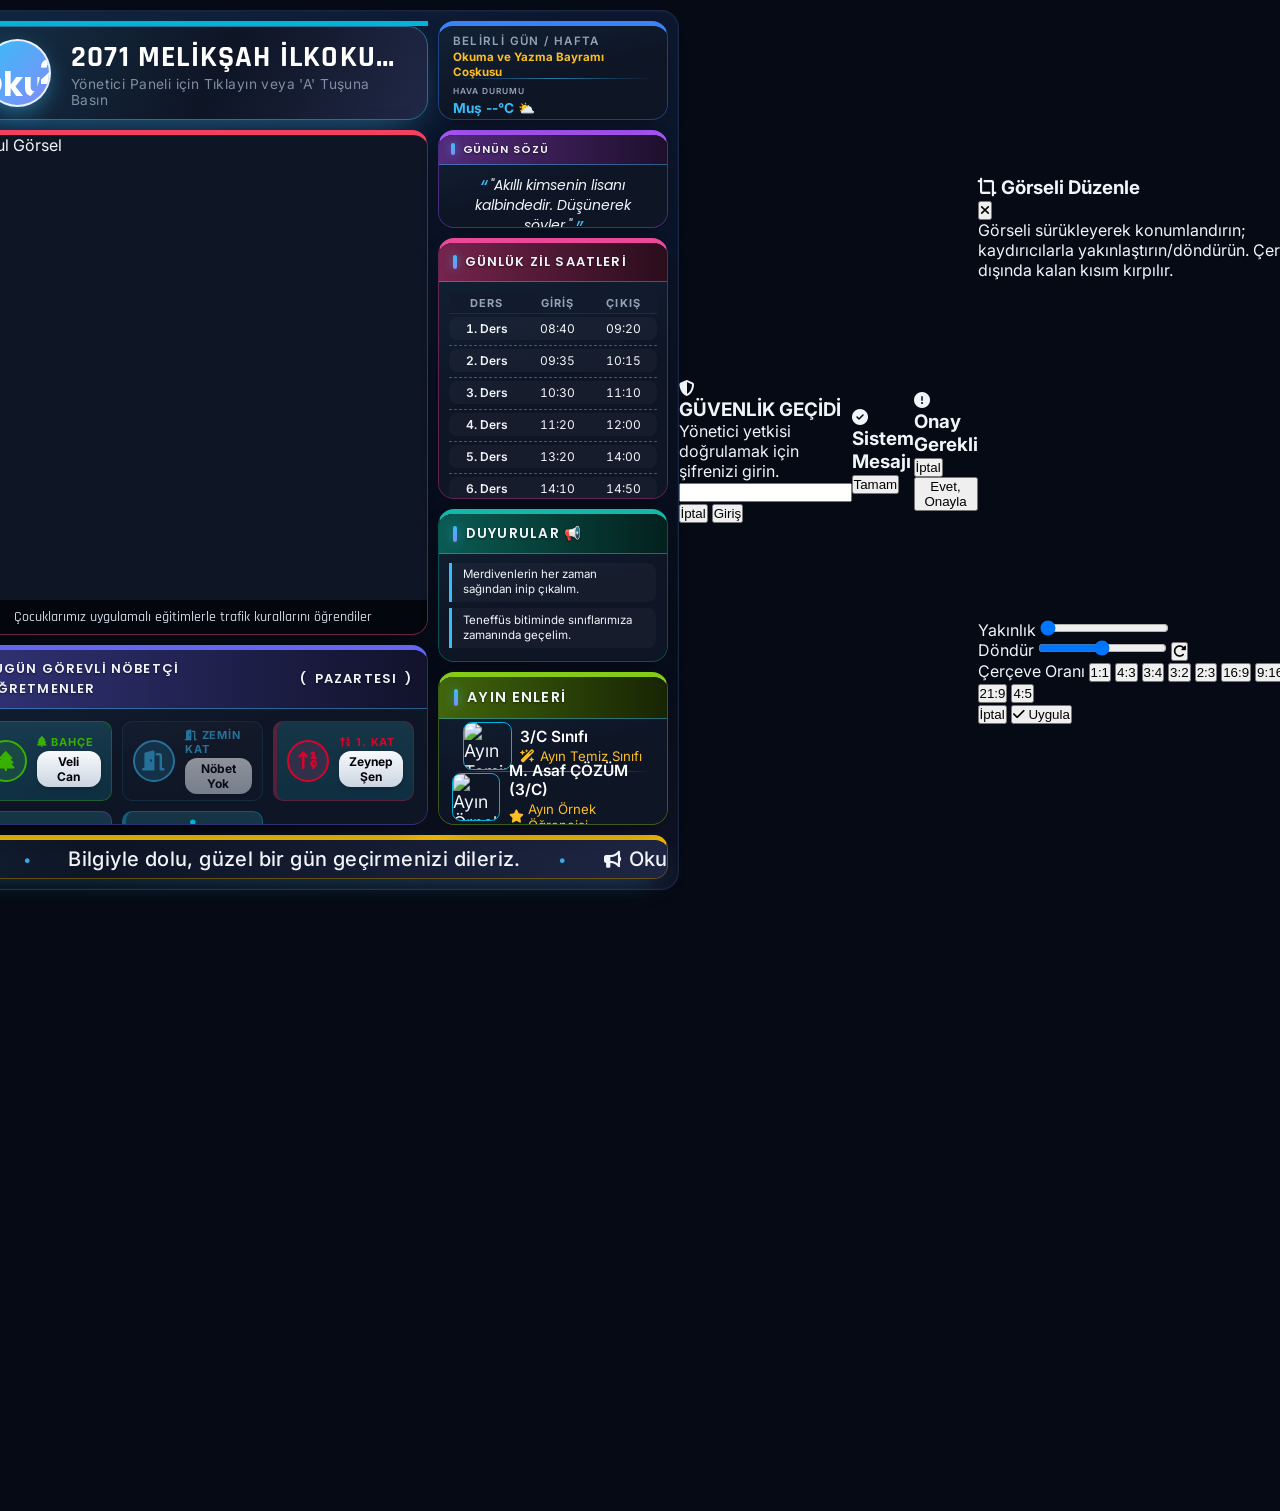
==== commit b0a83949: "Add files via upload" ====
--- a/index.html
+++ b/index.html
@@ -593,7 +593,7 @@
                         <h3 class="text-white font-bold flex items-center gap-2"><i class="fa-solid fa-wand-magic-sparkles text-cyan-400"></i> Çerçeve, Arkaplan & Efekt</h3>
 
                         <!-- Canlı Önizleme -->
-                        <div>
+                        <div class="mod-pv-legacy">
                             <label class="text-xs text-slate-400 block mb-2"><i class="fa-solid fa-eye text-cyan-400"></i> Canlı Önizleme</label>
                             <div class="school-brand" id="brand-live-preview-box" style="cursor: default; pointer-events: none; padding: 10px 14px;">
                                 <div class="brand-zone" style="flex: 0 1 auto; justify-content: flex-start;">
@@ -1909,34 +1909,58 @@
                         <div class="grid grid-cols-2 md:grid-cols-4 gap-3">
                             <div class="form-group">
                                 <label class="text-xs text-slate-400 block mb-1">Hücre Yerleşimi</label>
-                                <select id="input-ach-layout" class="w-full bg-slate-900 border border-slate-800 rounded-lg p-2 text-white text-xs">
+                                <select id="input-ach-layout" onchange="achWidgetLivePreview()" class="w-full bg-slate-900 border border-slate-800 rounded-lg p-2 text-white text-xs">
                                     <option value="column">Üst Üste (Dikey)</option>
                                     <option value="row">Yan Yana (Yatay)</option>
                                 </select>
                             </div>
                             <div class="form-group">
                                 <label class="text-xs text-slate-400 block mb-1">Satır Başına Hücre Sayısı</label>
-                                <input type="number" id="input-ach-columns" min="0" max="12" step="1" value="0" class="w-full bg-slate-900 border border-slate-800 rounded-lg p-2 text-white text-xs" placeholder="0 = Otomatik">
-                            </div>
-                            <div class="form-group">
-                                <label class="text-xs text-slate-400 block mb-1">Ayırıcı Türü</label>
+                                <input type="number" id="input-ach-columns" oninput="achWidgetLivePreview()" min="0" max="12" step="1" value="0" class="w-full bg-slate-900 border border-slate-800 rounded-lg p-2 text-white text-xs" placeholder="0 = Otomatik">
+                            </div>
+                            <div class="form-group">
+                                <label class="text-xs text-slate-400 block mb-1">Sütun Ayırıcı Türü (yan yana hücreler arası)</label>
                                 <select id="input-ach-separator" class="w-full bg-slate-900 border border-slate-800 rounded-lg p-2 text-white text-xs" onchange="toggleAchSeparatorIconField()">
                                     <option value="line">Çizgi</option>
                                     <option value="dots">Noktalı Desen</option>
+                                    <option value="dashed">Kesikli Çizgi</option>
+                                    <option value="shadow">Gölge (Yumuşak Işıma)</option>
                                     <option value="icon">Simge (İkon)</option>
                                     <option value="none">Yok</option>
                                 </select>
                             </div>
+                            <div class="form-group">
+                                <label class="text-xs text-slate-400 block mb-1">Satır Ayırıcı Türü (alt alta hücreler arası)</label>
+                                <select id="input-ach-row-separator" class="w-full bg-slate-900 border border-slate-800 rounded-lg p-2 text-white text-xs" onchange="toggleAchSeparatorIconField()">
+                                    <option value="same">Sütunla Aynı</option>
+                                    <option value="line">Çizgi</option>
+                                    <option value="dots">Noktalı Desen</option>
+                                    <option value="dashed">Kesikli Çizgi</option>
+                                    <option value="shadow">Gölge (Yumuşak Işıma)</option>
+                                    <option value="icon">Simge (İkon)</option>
+                                    <option value="none">Yok</option>
+                                </select>
+                            </div>
+                            <div class="form-group" id="ach-row-thickness-wrapper" style="display:none">
+                                <label class="text-xs text-slate-400 block mb-1">Satır Ayırıcı Kalınlığı (px)</label>
+                                <input type="number" id="input-ach-row-thickness" oninput="achWidgetLivePreview()" min="1" max="20" step="1" value="1" class="w-full bg-slate-900 border border-slate-800 rounded-lg p-2 text-white text-xs">
+                            </div>
                             <div class="form-group" id="ach-separator-icon-wrapper">
                                 <label class="text-xs text-slate-400 block mb-1">Ayırıcı Simgesi (Font Awesome sınıfı)</label>
-                                <input type="text" id="input-ach-separator-icon" placeholder="fa-star" class="w-full bg-slate-900 border border-slate-800 rounded-lg p-2 text-white text-xs font-mono">
+                                <input type="text" id="input-ach-separator-icon" oninput="achWidgetLivePreview()" placeholder="fa-star" class="w-full bg-slate-900 border border-slate-800 rounded-lg p-2 text-white text-xs font-mono">
                             </div>
                             <div class="form-group" id="ach-separator-thickness-wrapper">
-                                <label class="text-xs text-slate-400 block mb-1">Ayırıcı Kalınlığı (px)</label>
-                                <input type="number" id="input-ach-separator-thickness" min="1" max="20" step="1" value="1" class="w-full bg-slate-900 border border-slate-800 rounded-lg p-2 text-white text-xs">
-                            </div>
-                        </div>
-                        <p class="text-[10px] text-slate-500"><i class="fa-solid fa-circle-info"></i> Hücrelerdeki başlık ve görseller her zaman dikey olarak ortalanır. "Satır Başına Hücre Sayısı" sadece "Yan Yana (Yatay)" seçiliyken geçerlidir; çok sayıda alan eklendiğinde panonun taşmaması için hücreler belirttiğiniz sayı kadar sütun halinde alt satırlara bölünür. 0 bırakırsanız eski davranış (tek satır) devam eder.</p>
+                                <label class="text-xs text-slate-400 block mb-1">Sütun Ayırıcı Kalınlığı (px)</label>
+                                <input type="number" id="input-ach-separator-thickness" oninput="achWidgetLivePreview()" min="1" max="20" step="1" value="1" class="w-full bg-slate-900 border border-slate-800 rounded-lg p-2 text-white text-xs">
+                            </div>
+                            <div class="form-group" id="ach-separator-color-wrapper">
+                                <label class="text-xs text-slate-400 mb-1 flex items-center gap-2">
+                                    <input type="checkbox" id="input-ach-separator-color-enabled" onchange="document.getElementById('input-ach-separator-color').disabled = !this.checked; achWidgetLivePreview()"> Ayırıcı Rengi (özel)
+                                </label>
+                                <input type="color" id="input-ach-separator-color" oninput="achWidgetLivePreview()" value="#00b4d8" disabled class="w-full h-8 bg-slate-900 border border-slate-800 rounded-lg cursor-pointer disabled:opacity-40">
+                            </div>
+                        </div>
+                        <p class="text-[10px] text-slate-500"><i class="fa-solid fa-circle-info"></i> Hücrelerdeki başlık ve görseller her zaman dikey olarak ortalanır. "Satır Başına Hücre Sayısı" sadece "Yan Yana (Yatay)" seçiliyken geçerlidir; çok sayıda alan eklendiğinde panonun taşmaması için hücreler belirttiğiniz sayı kadar sütun halinde alt satırlara bölünür. 0 bırakırsanız eski davranış (tek satır) devam eder. Izgara (çok sütunlu) düzende — yönetim panelinden ya da canlı düzenlemedeki "Sütun / Satır Sayısı" ile — ayırıcı hem sütunlar hem satırlar arasına çizilir. Bu bölümdeki değişiklikler kaydetmeden pano üzerinde anında önizlenir; kapatıp kaydetmezseniz eski haline döner.</p>
                     </div>
 
                     <!-- DİNAMİK ALAN (HÜCRE) LİSTESİ -->
@@ -2323,7 +2347,7 @@
                     </div>
 
                     <!-- CANLI ÖNİZLEME -->
-                    <div class="bg-slate-950 border border-cyan-500/20 rounded-xl p-5">
+                    <div class="mod-pv-legacy bg-slate-950 border border-cyan-500/20 rounded-xl p-5">
                         <h4 class="text-white font-bold text-xs flex items-center gap-2 mb-3"><i class="fa-solid fa-eye text-cyan-400"></i> Canlı Önizleme</h4>
                         <div class="clock-box" id="clks-live-preview" style="max-width:260px;min-height:170px;border-radius:10px;">
                             <div class="clk-date-wrap"><div class="digital-date" id="clks-preview-date">25.07.2026 | Cumartesi</div></div>
@@ -2577,7 +2601,7 @@
                     </div>
 
                     <!-- CANLI ÖNİZLEME -->
-                    <div class="bg-slate-950 border border-cyan-500/20 rounded-xl p-5">
+                    <div class="mod-pv-legacy bg-slate-950 border border-cyan-500/20 rounded-xl p-5">
                         <h4 class="text-white font-bold text-xs flex items-center gap-2 mb-3"><i class="fa-solid fa-eye text-cyan-400"></i> Canlı Önizleme</h4>
                         <div class="marquee-box" style="border:1px solid var(--card-border); border-radius:10px; overflow:hidden; height:56px;">
                             <div class="marquee-viewport" id="marq-live-preview-viewport">
--- a/style.css
+++ b/style.css
@@ -171,8 +171,8 @@
             min-width: 0;
         }
         .pano-gridded > * { min-width: 0; }
-        .pano-gridded > .achievement-separator,
-        .pano-gridded > .sdw-separator { display: none !important; }
+        .pano-gridded > .achievement-separator:not(.ach-gv):not(.ach-gh),
+        .pano-gridded > .sdw-separator { display: none !important; } /* ızgara ayırıcıları (ach-gv/ach-gh) gizlenmez */
 
         /* ".dashboard-card > *" kuralı (position: relative) tutamaç/etiketi akışa sokup sola
            itiyordu; özgüllüğü yüksek bu kurallar onları tekrar köşeye sabitler. */
@@ -2504,3 +2504,63 @@
 .marq-announce-box .mab-opt:hover{border-color:#f59e0b}
 .marq-announce-box .mab-opt.is-active{border-color:#f59e0b;background:rgba(245,158,11,.25);color:#fff;box-shadow:0 0 14px rgba(245,158,11,.35)}
 .marq-announce-box .mab-opt small{display:block;font-weight:500;font-size:10px;color:#94a3b8}
+
+
+/* Kayan yazı CANLI ÖNİZLEME: yönetim paneli "hareket kapalı" modunda bile kaysın
+   (aksi halde #admin-panel.adm-nomotion * { animation:none!important } önizlemeyi donduruyordu) */
+#admin-panel.adm-nomotion #marq-live-preview-track {
+    animation-name: marqueeScroll !important;
+    animation-duration: var(--mq-dur, 20s) !important;
+    animation-timing-function: linear !important;
+    animation-iteration-count: infinite !important;
+    animation-direction: var(--mq-dir, normal) !important;
+}
+
+
+/* ==========================================================================
+   AYIN ENLERİ — ayırıcılar: özel renk, kesikli / gölge türleri ve IZGARA (çok sütun) ayırıcıları
+   ========================================================================== */
+.achievements-flex { --ach-sep-c: var(--ach-sep-color, color-mix(in srgb, var(--neon-blue) 75%, transparent)); }
+.achievements-flex .achievement-separator { color: var(--ach-sep-c); }
+
+/* Tek sıra düzenlerde (yan yana / üst üste) çizgi + noktalı + yeni türler, özel renge saygı duyar */
+.achievements-flex.ach-layout-row .achievement-separator.ach-sep-line   { background: linear-gradient(to bottom, transparent, var(--ach-sep-c), transparent); }
+.achievements-flex.ach-layout-column .achievement-separator.ach-sep-line { background: linear-gradient(to right, transparent, var(--ach-sep-c), transparent); }
+.achievements-flex.ach-layout-row .achievement-separator.ach-sep-dots   { background-image: repeating-linear-gradient(to bottom, var(--ach-sep-c) 0 3px, transparent 3px 8px); }
+.achievements-flex.ach-layout-column .achievement-separator.ach-sep-dots { background-image: repeating-linear-gradient(to right, var(--ach-sep-c) 0 3px, transparent 3px 8px); }
+.achievements-flex.ach-layout-row .achievement-separator.ach-sep-dashed   { width: 2px; background-image: repeating-linear-gradient(to bottom, var(--ach-sep-c) 0 9px, transparent 9px 14px); }
+.achievements-flex.ach-layout-column .achievement-separator.ach-sep-dashed { height: 2px; background-image: repeating-linear-gradient(to right, var(--ach-sep-c) 0 9px, transparent 9px 14px); }
+.achievements-flex.ach-layout-row .achievement-separator.ach-sep-shadow   { width: 2px; background: linear-gradient(to bottom, transparent, var(--ach-sep-c) 20%, var(--ach-sep-c) 80%, transparent); box-shadow: 0 0 10px 2px color-mix(in srgb, var(--ach-sep-c) 55%, transparent); }
+.achievements-flex.ach-layout-column .achievement-separator.ach-sep-shadow { height: 2px; background: linear-gradient(to right, transparent, var(--ach-sep-c) 20%, var(--ach-sep-c) 80%, transparent); box-shadow: 0 0 10px 2px color-mix(in srgb, var(--ach-sep-c) 55%, transparent); }
+
+/* Izgara düzeni: ayırıcılar hücre alanına konur, sütun/satır boşluğunun ortasına kayar */
+.achievements-flex.ach-gsep-on { column-gap: 24px; row-gap: 24px; }
+.achievements-flex.ach-gsep-on .achievement-separator { pointer-events: none; }
+.achievements-flex.ach-gsep-on .achievement-separator.ach-gv { justify-self: end; align-self: stretch; width: 1px; transform: translateX(calc(12px + 50%)); }
+.achievements-flex.ach-gsep-on .achievement-separator.ach-gh { align-self: end; justify-self: stretch; height: 1px; transform: translateY(calc(12px + 50%)); }
+
+.achievements-flex.ach-gsep-on .ach-sep-line.ach-gv    { background: linear-gradient(to bottom, transparent, var(--ach-sep-c), transparent); }
+.achievements-flex.ach-gsep-on .ach-sep-line.ach-gh    { background: linear-gradient(to right, transparent, var(--ach-sep-c), transparent); }
+.achievements-flex.ach-gsep-on .ach-sep-dots.ach-gv    { background-image: repeating-linear-gradient(to bottom, var(--ach-sep-c) 0 3px, transparent 3px 8px); }
+.achievements-flex.ach-gsep-on .ach-sep-dots.ach-gh    { background-image: repeating-linear-gradient(to right, var(--ach-sep-c) 0 3px, transparent 3px 8px); }
+.achievements-flex.ach-gsep-on .ach-sep-dashed.ach-gv  { background-image: repeating-linear-gradient(to bottom, var(--ach-sep-c) 0 9px, transparent 9px 14px); }
+.achievements-flex.ach-gsep-on .ach-sep-dashed.ach-gh  { background-image: repeating-linear-gradient(to right, var(--ach-sep-c) 0 9px, transparent 9px 14px); }
+.achievements-flex.ach-gsep-on .ach-sep-shadow.ach-gv  { background: linear-gradient(to bottom, transparent, var(--ach-sep-c) 20%, var(--ach-sep-c) 80%, transparent); box-shadow: 0 0 10px 2px color-mix(in srgb, var(--ach-sep-c) 55%, transparent); }
+.achievements-flex.ach-gsep-on .ach-sep-shadow.ach-gh  { background: linear-gradient(to right, transparent, var(--ach-sep-c) 20%, var(--ach-sep-c) 80%, transparent); box-shadow: 0 0 10px 2px color-mix(in srgb, var(--ach-sep-c) 55%, transparent); }
+.achievements-flex.ach-gsep-on .ach-sep-icon.ach-gv    { width: auto !important; height: auto; align-self: center; padding: 0; }
+.achievements-flex.ach-gsep-on .ach-sep-icon.ach-gh    { height: auto !important; width: auto; justify-self: center; padding: 0; }
+
+
+/* ===== Modül önizleme alanları ===== */
+.mod-preview-panel { position: sticky; top: 0; z-index: 20; background: #02040a; border: 1px solid #12506b; border-radius: 12px; padding: 8px 10px; margin-bottom: 14px; box-shadow: 0 6px 18px rgba(0,0,0,.55); }
+.mod-preview-head { display: flex; align-items: center; justify-content: space-between; gap: 8px; color: #67e8f9; font-size: 12px; font-weight: 700; margin-bottom: 6px; }
+.mod-preview-head small { color: #64748b; font-weight: 500; margin-left: 4px; }
+.mod-preview-toggle { background: #0f172a; color: #94a3b8; border: 1px solid #1e293b; border-radius: 6px; padding: 2px 10px; font-size: 11px; cursor: pointer; }
+.mod-preview-body { overflow: hidden; border-radius: 8px; background: repeating-conic-gradient(#070b13 0% 25%, #0a0f1a 0% 50%) 0 0 / 16px 16px; }
+
+/* Ayın Enleri ızgara: dikey ayırıcı tüm satır yüksekliğini, yatay ayırıcı tüm satır genişliğini kaplasın (düzen sınıfından gelen sabit ölçüleri ez) */
+.achievements-flex.ach-gsep-on .achievement-separator.ach-gv:not(.ach-sep-icon) { height: auto !important; }
+.achievements-flex.ach-gsep-on .achievement-separator.ach-gh:not(.ach-sep-icon) { width: auto !important; }
+
+/* Üstteki ortak önizleme varken eski (alttaki) önizlemeler gizlenir; JS bu öğelere erişmeye devam eder */
+.mod-pv-legacy { display: none !important; }
